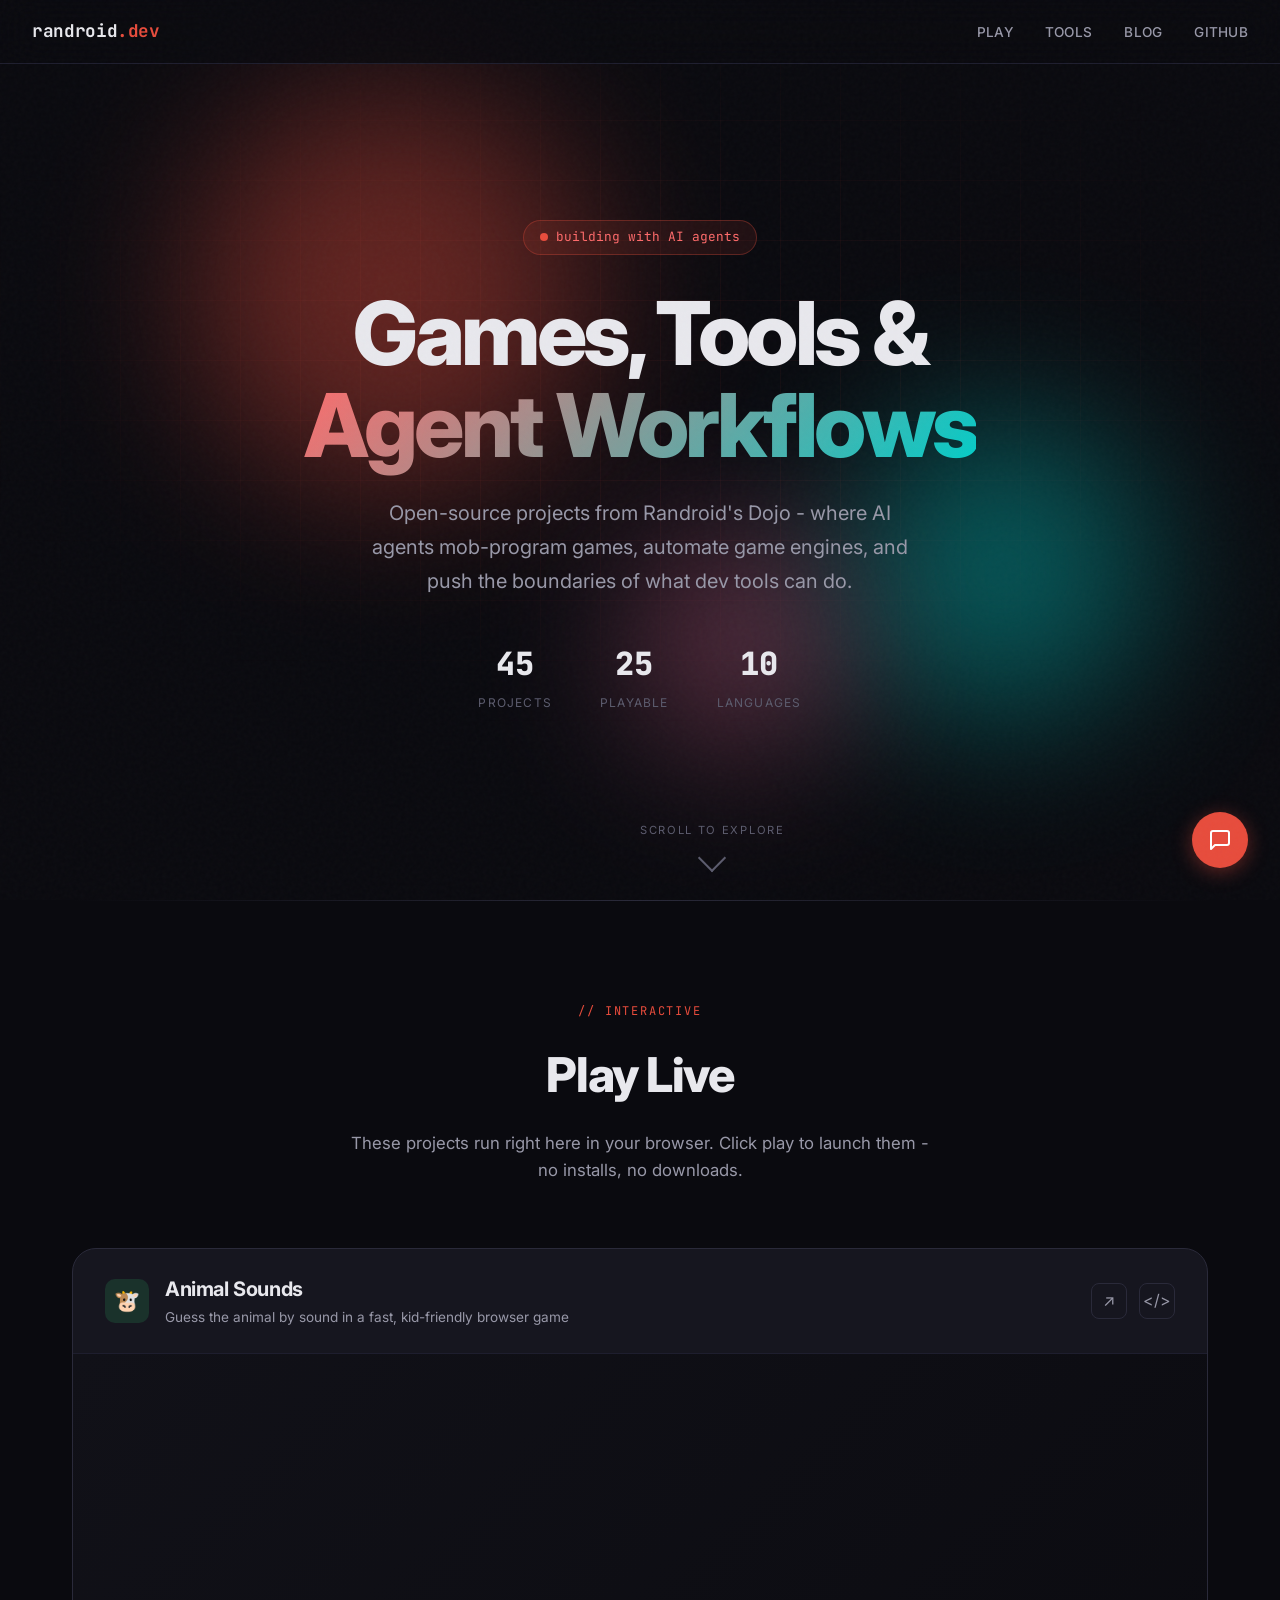
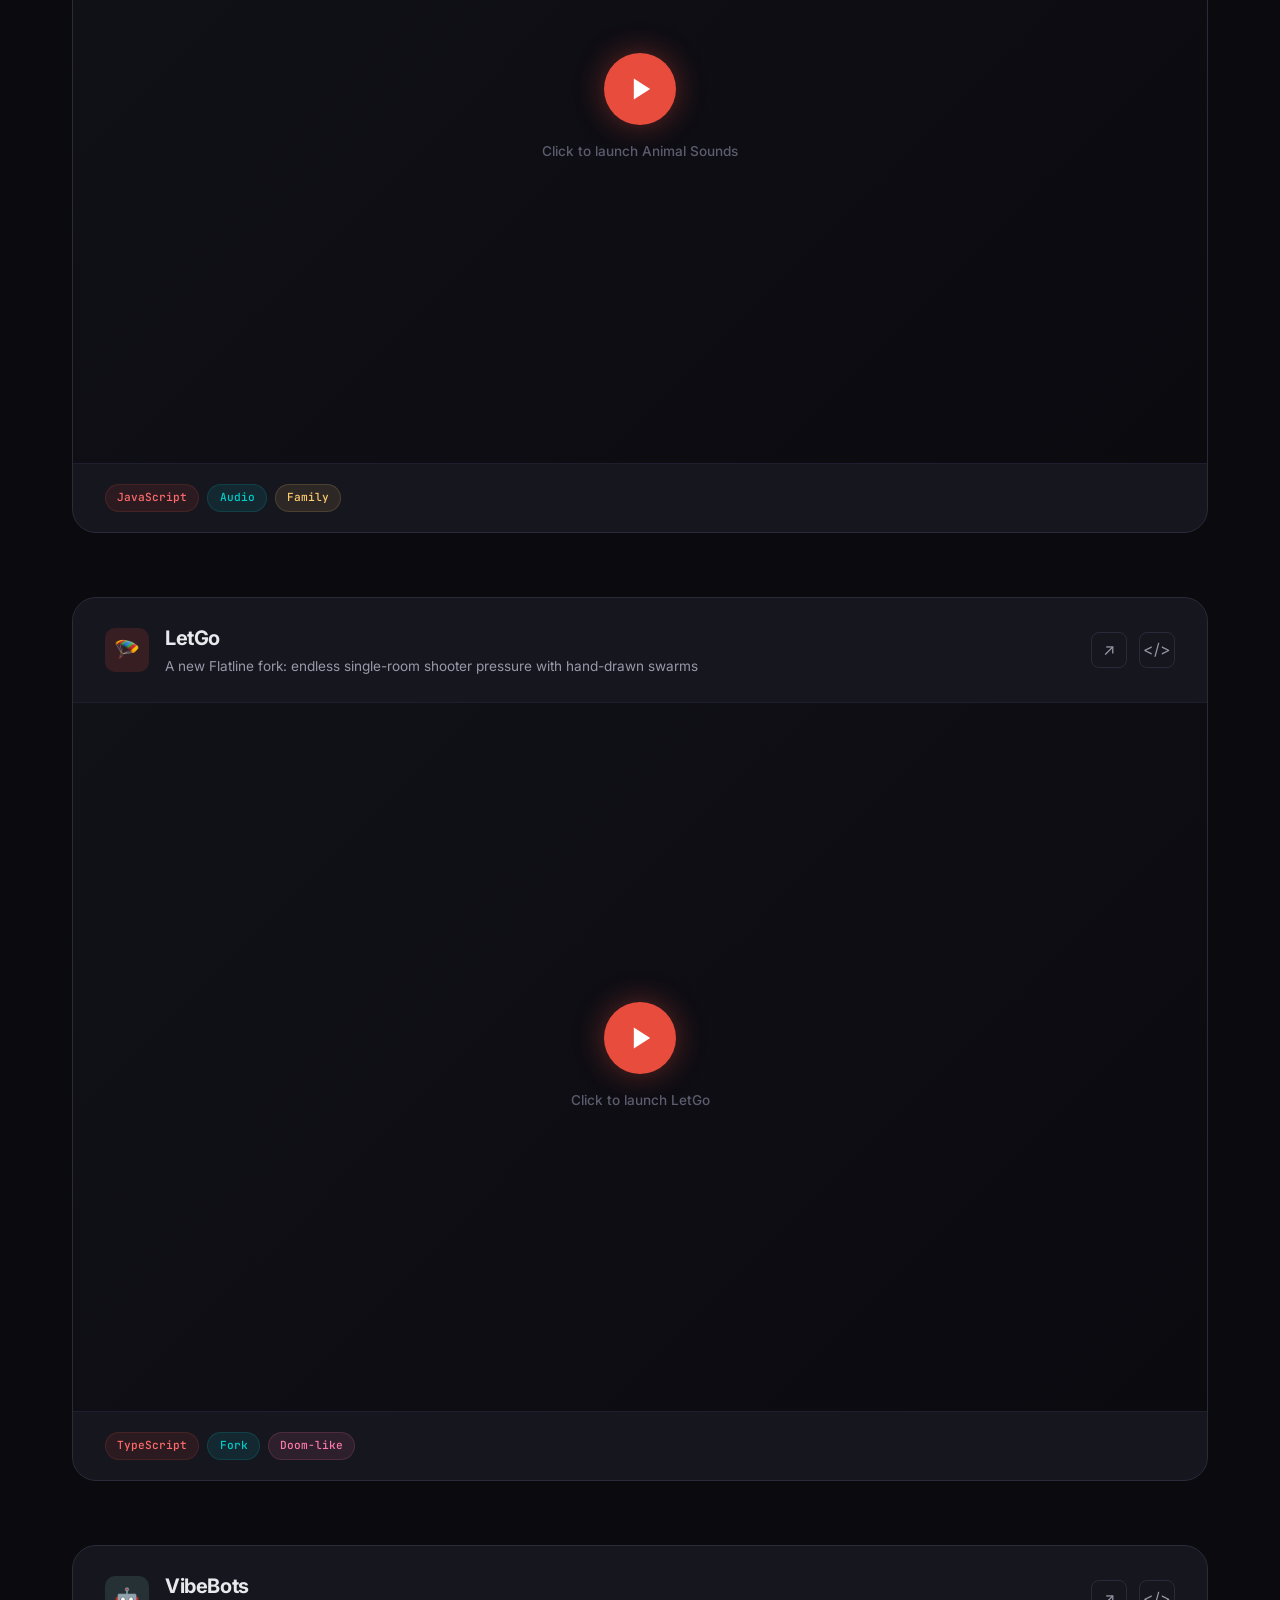
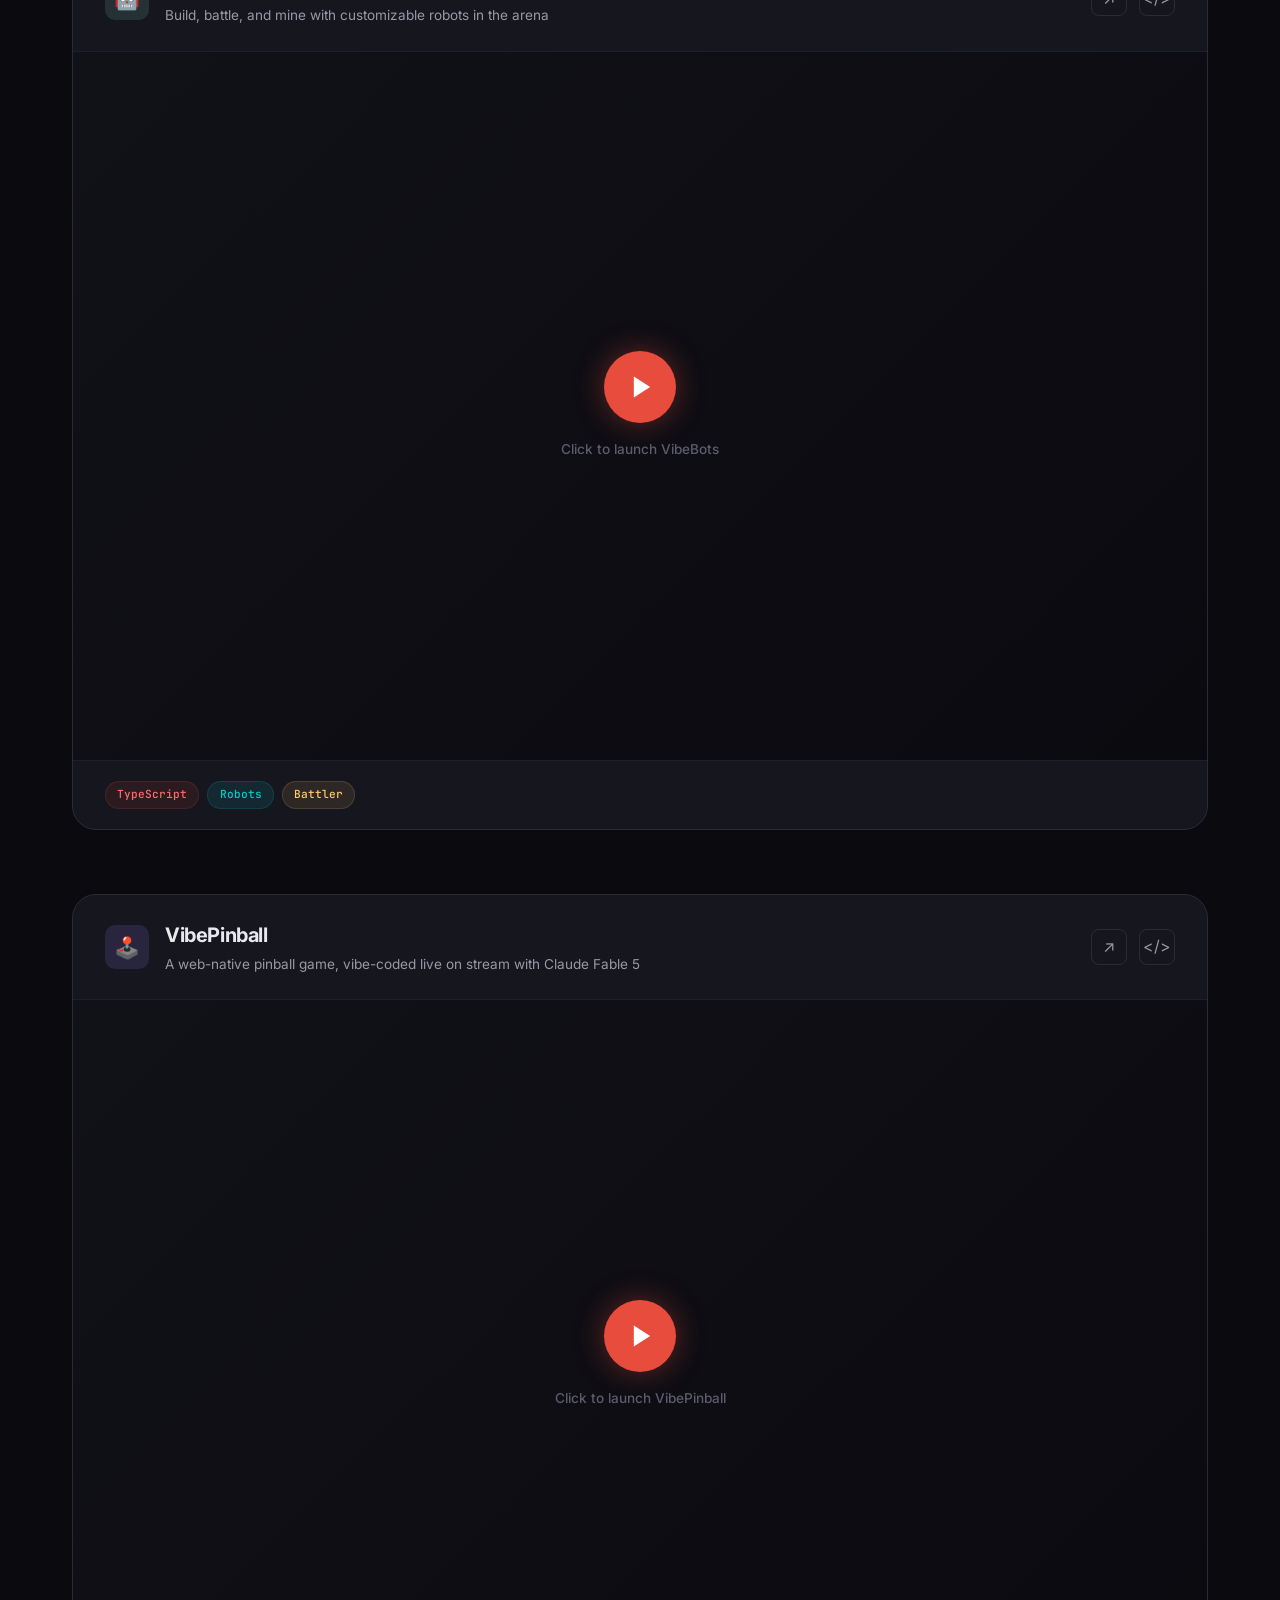
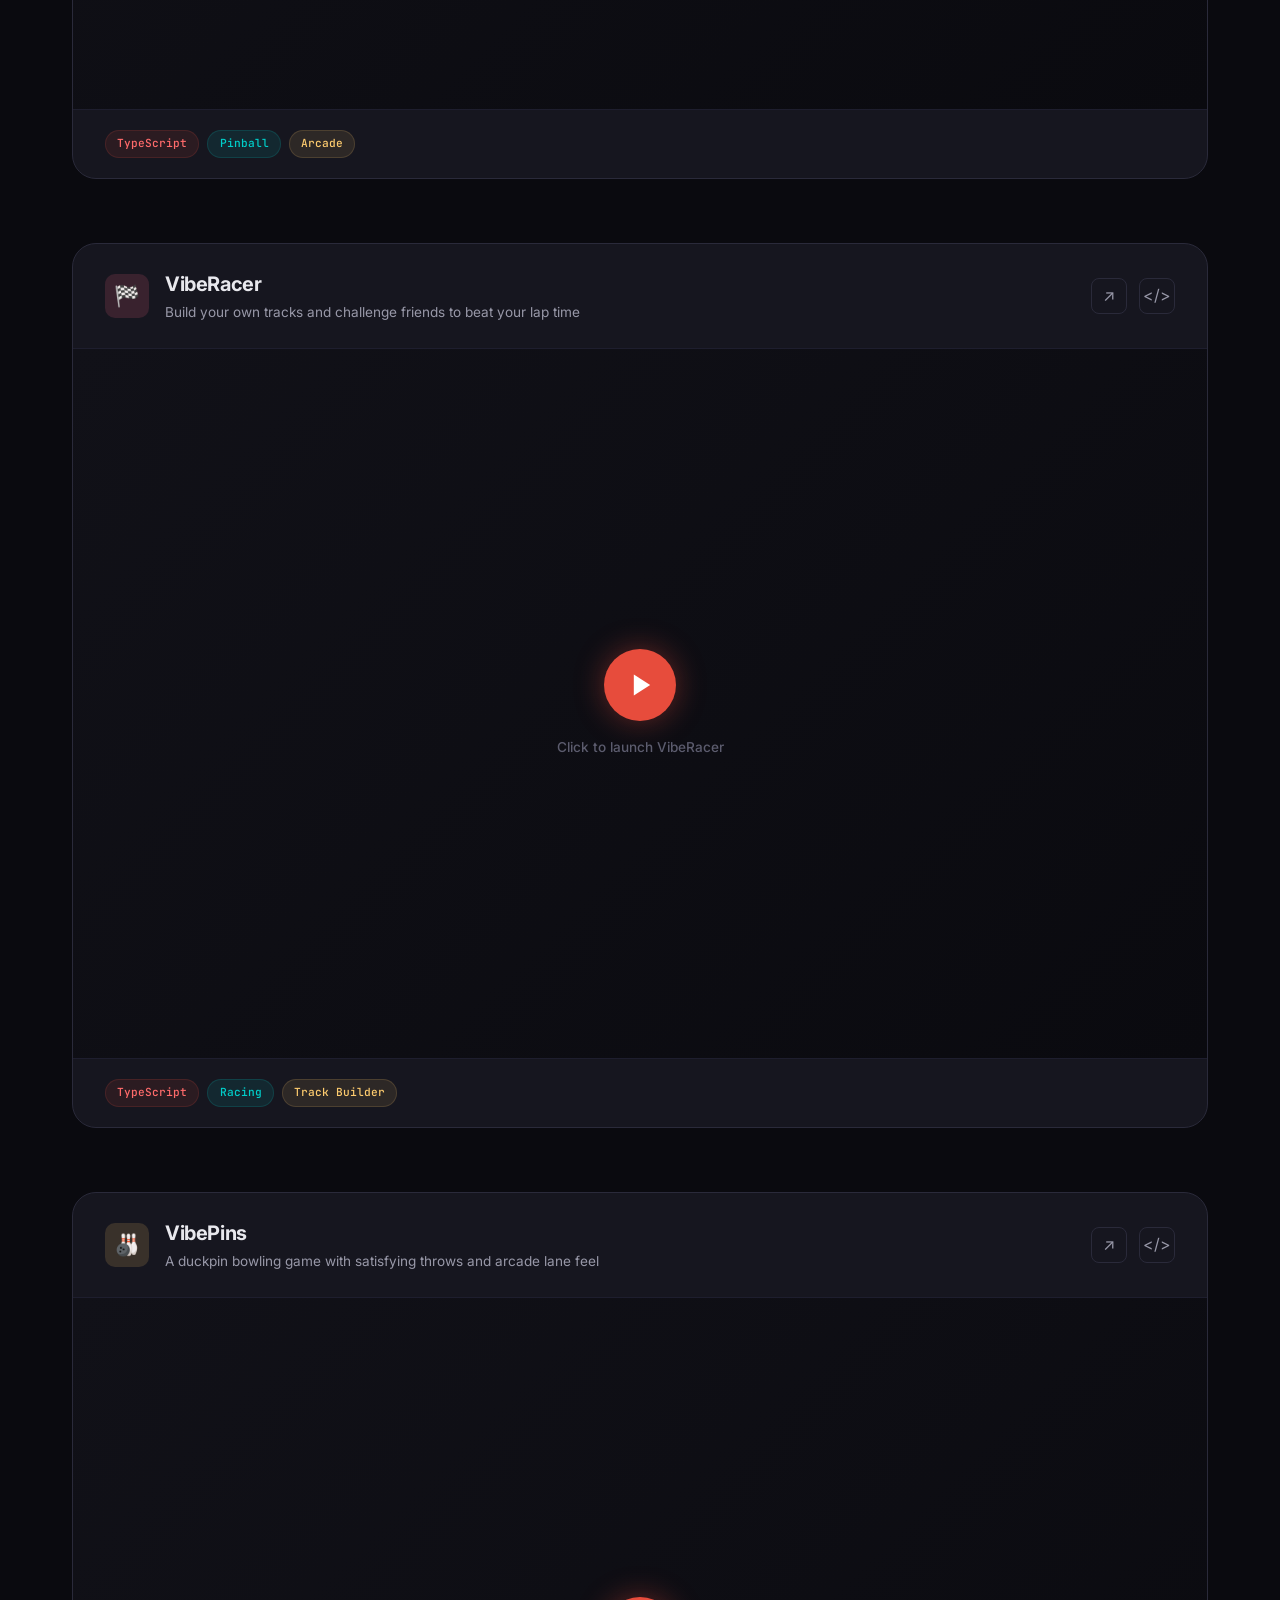
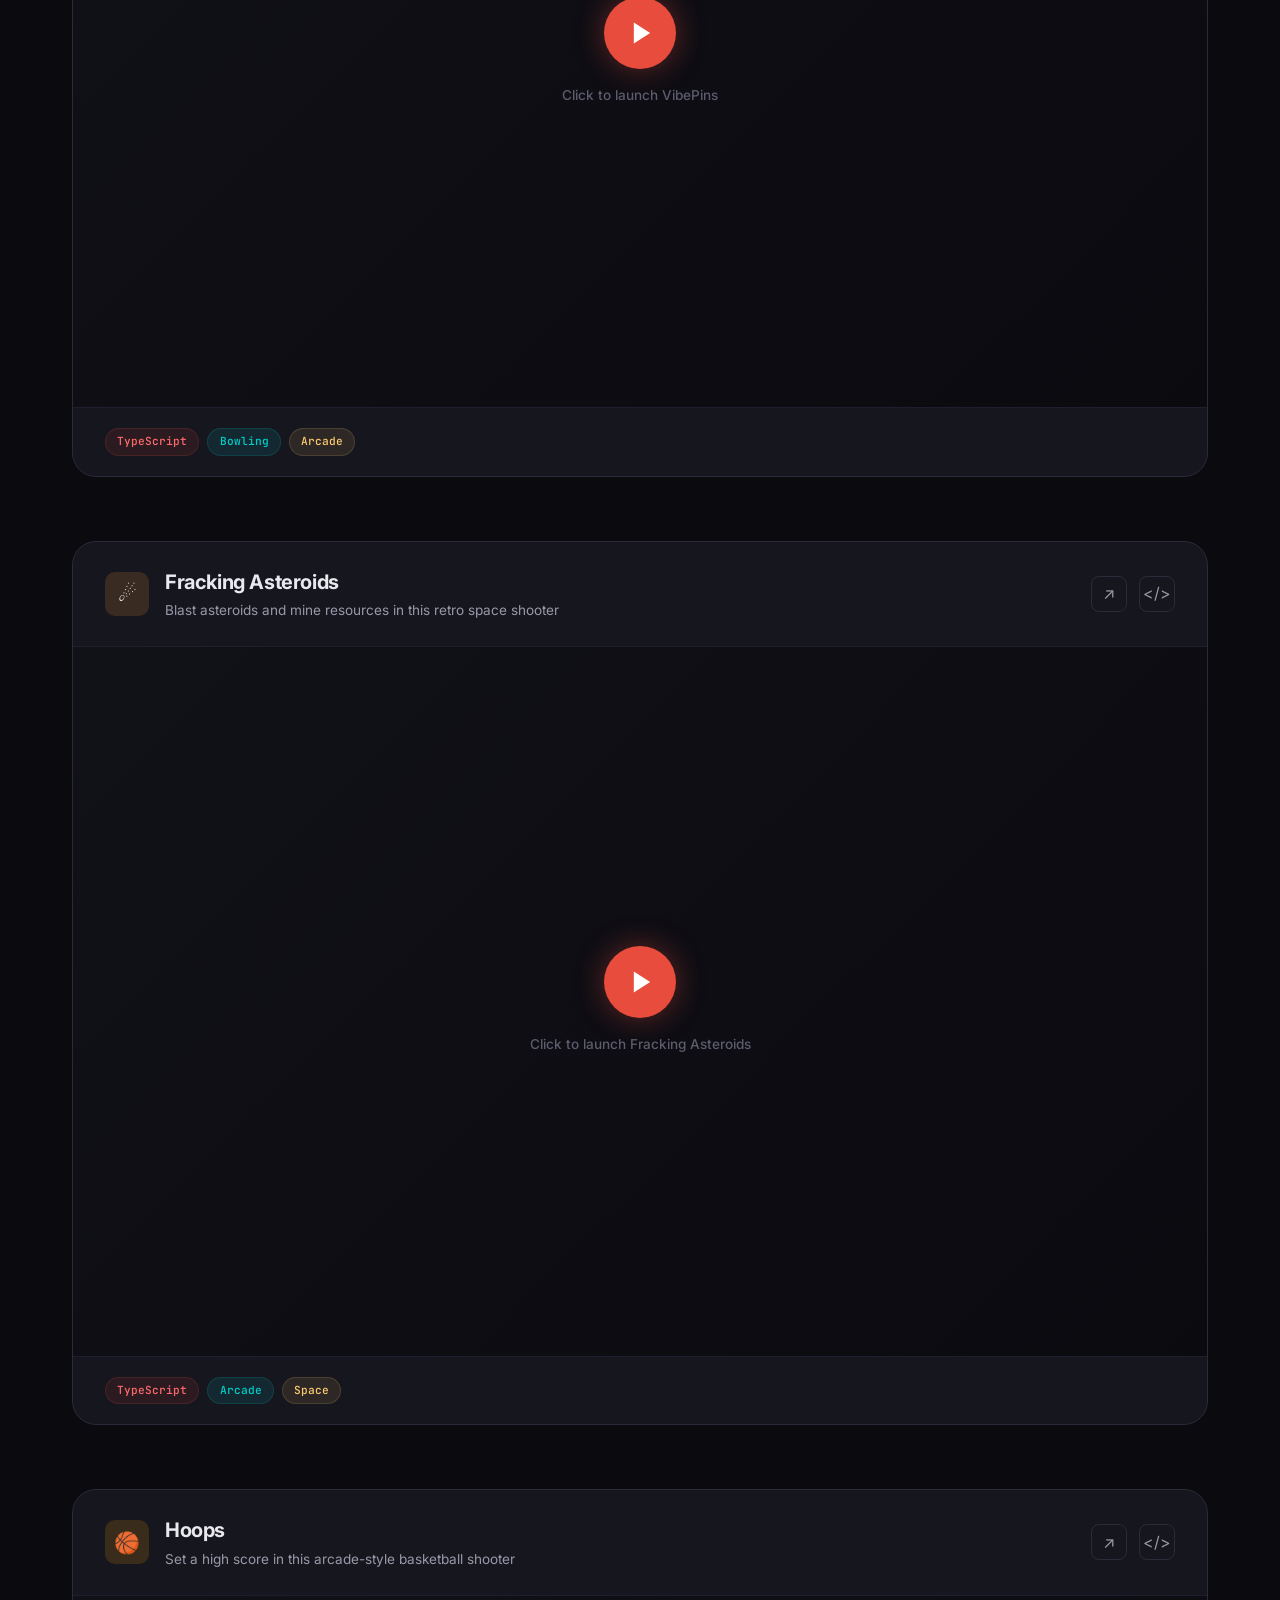
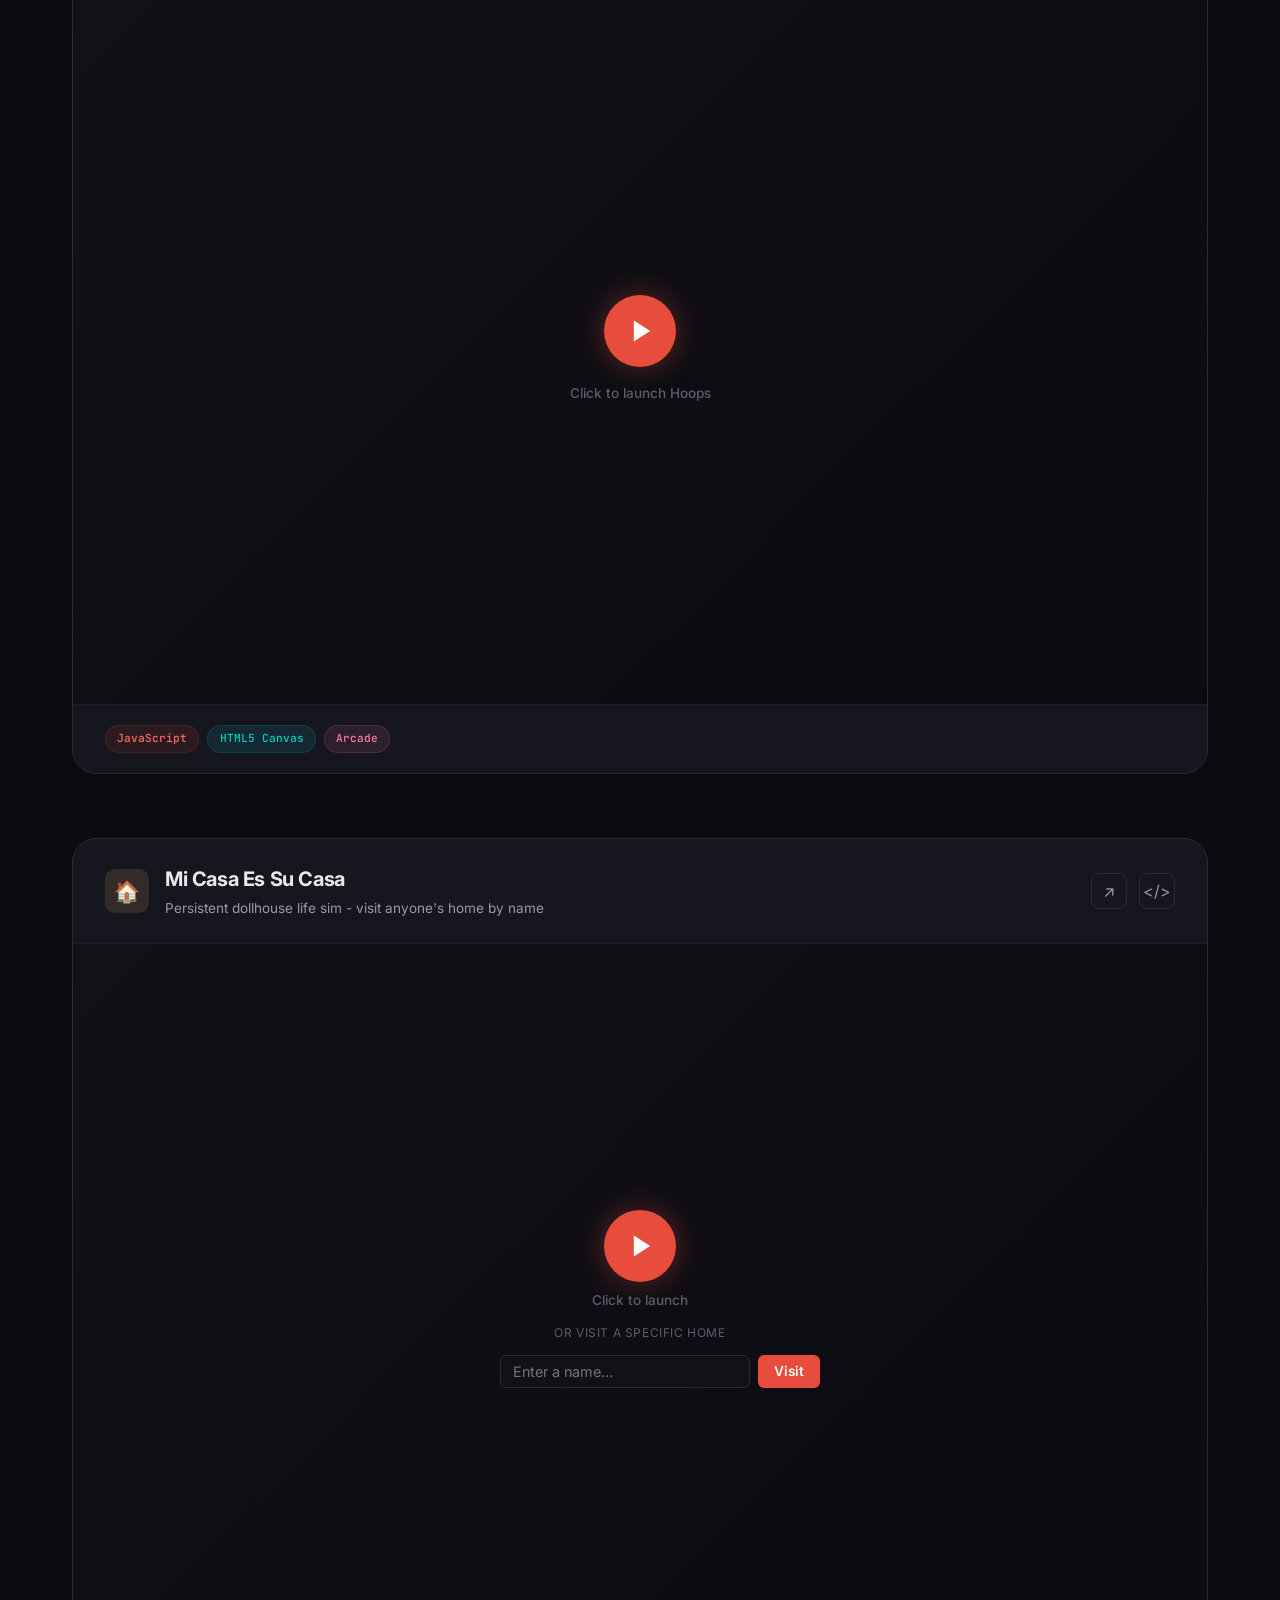
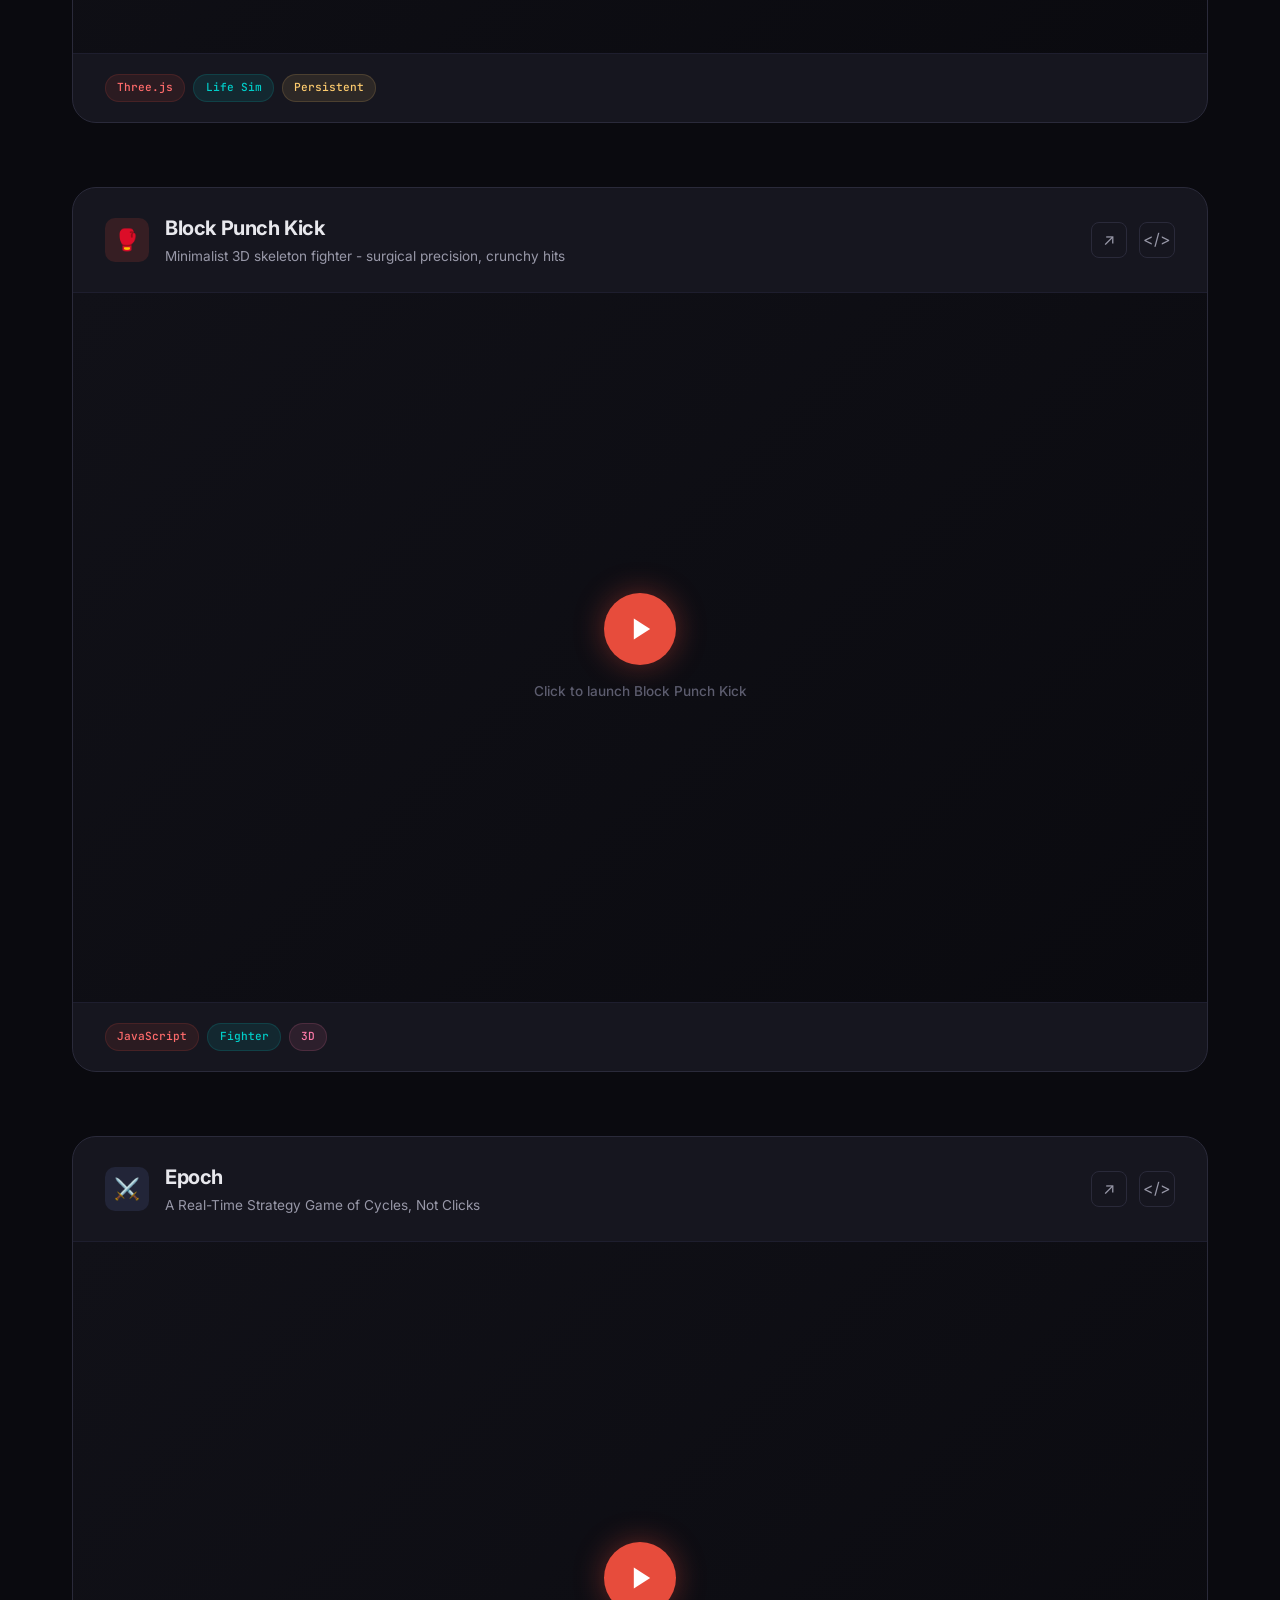
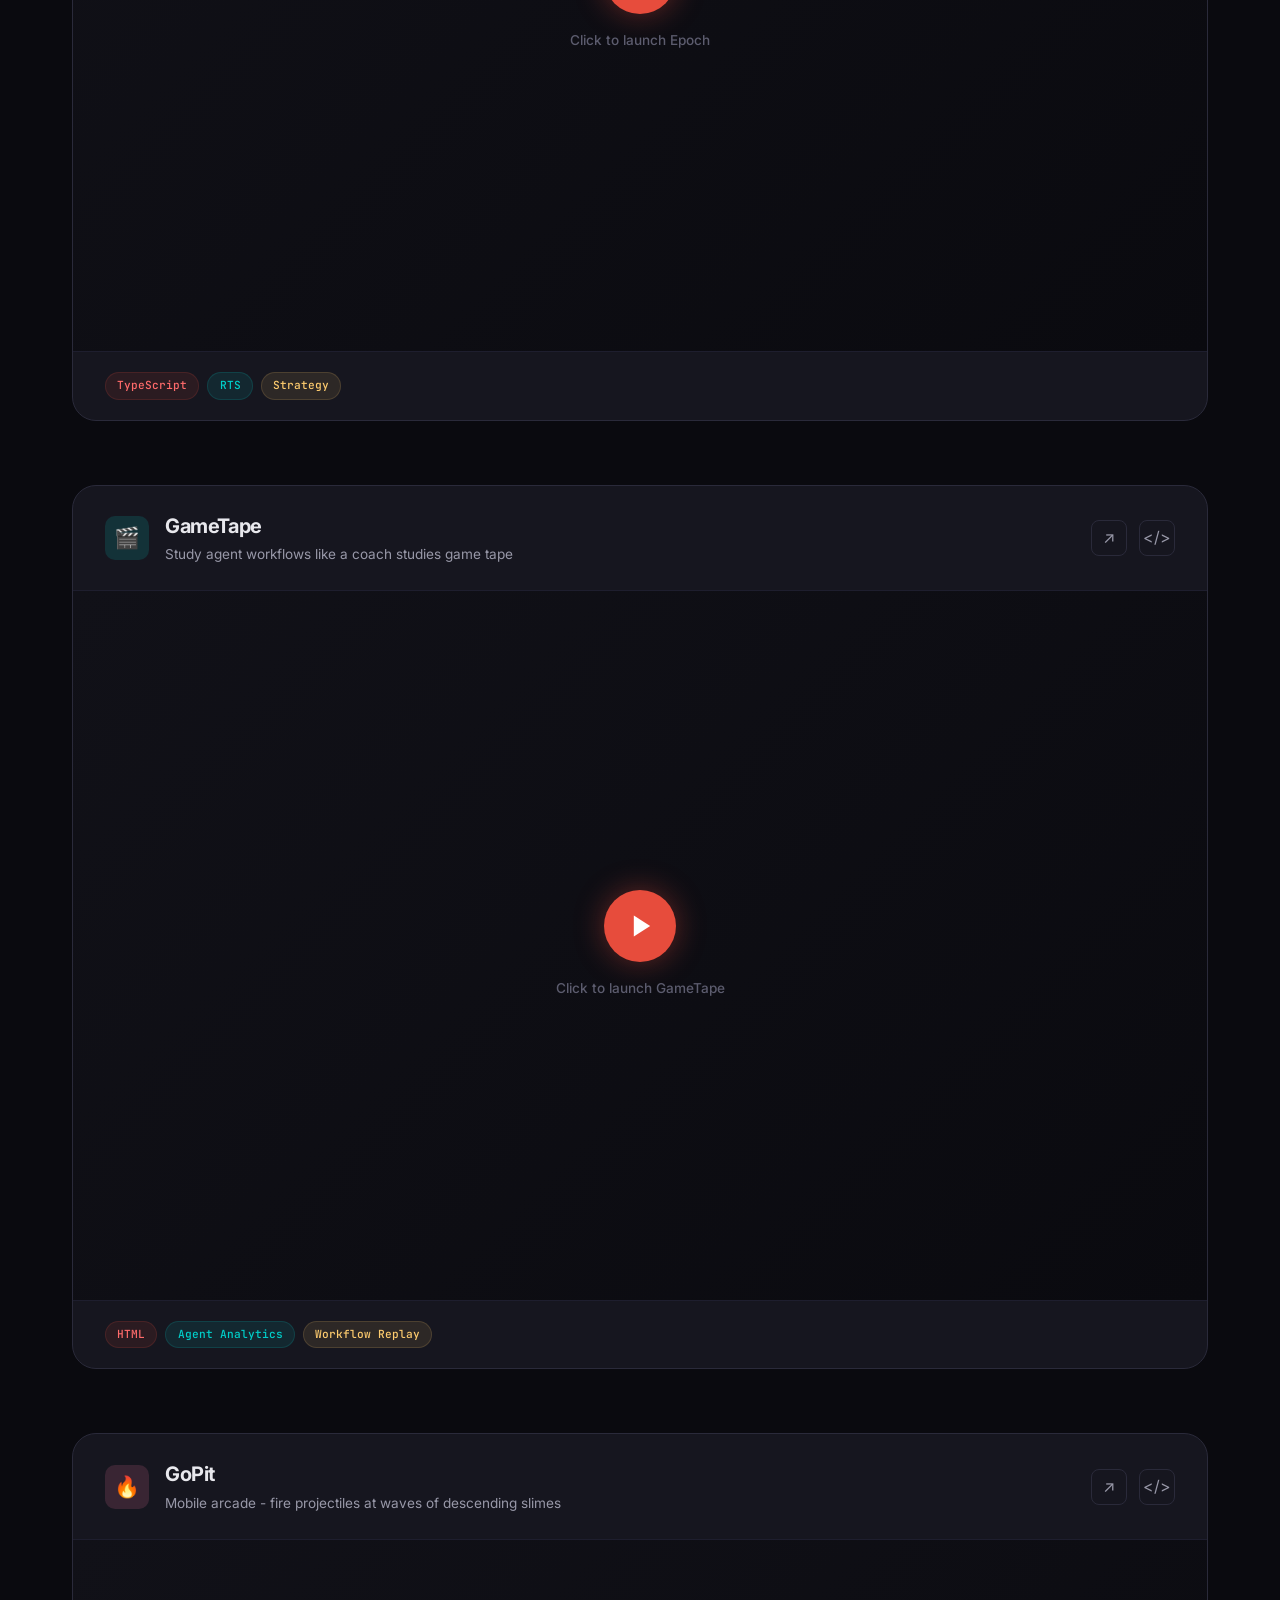
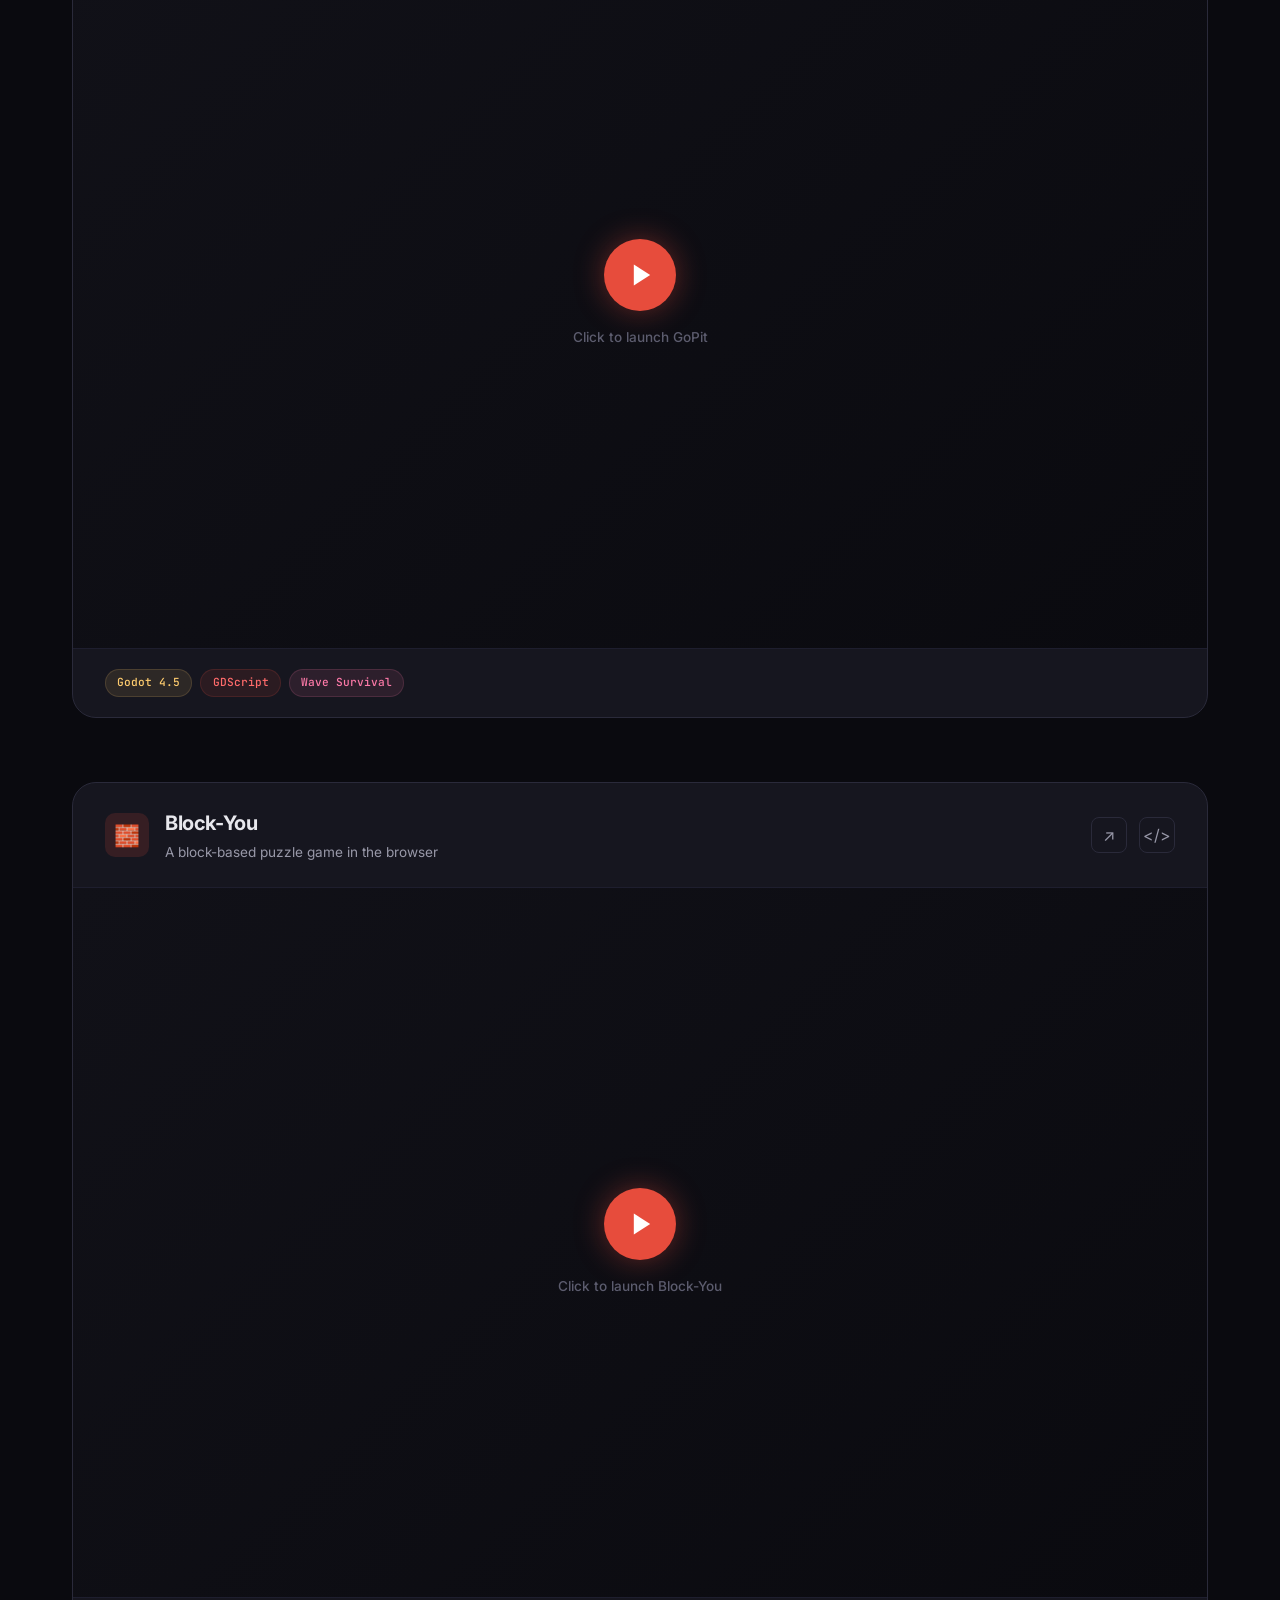
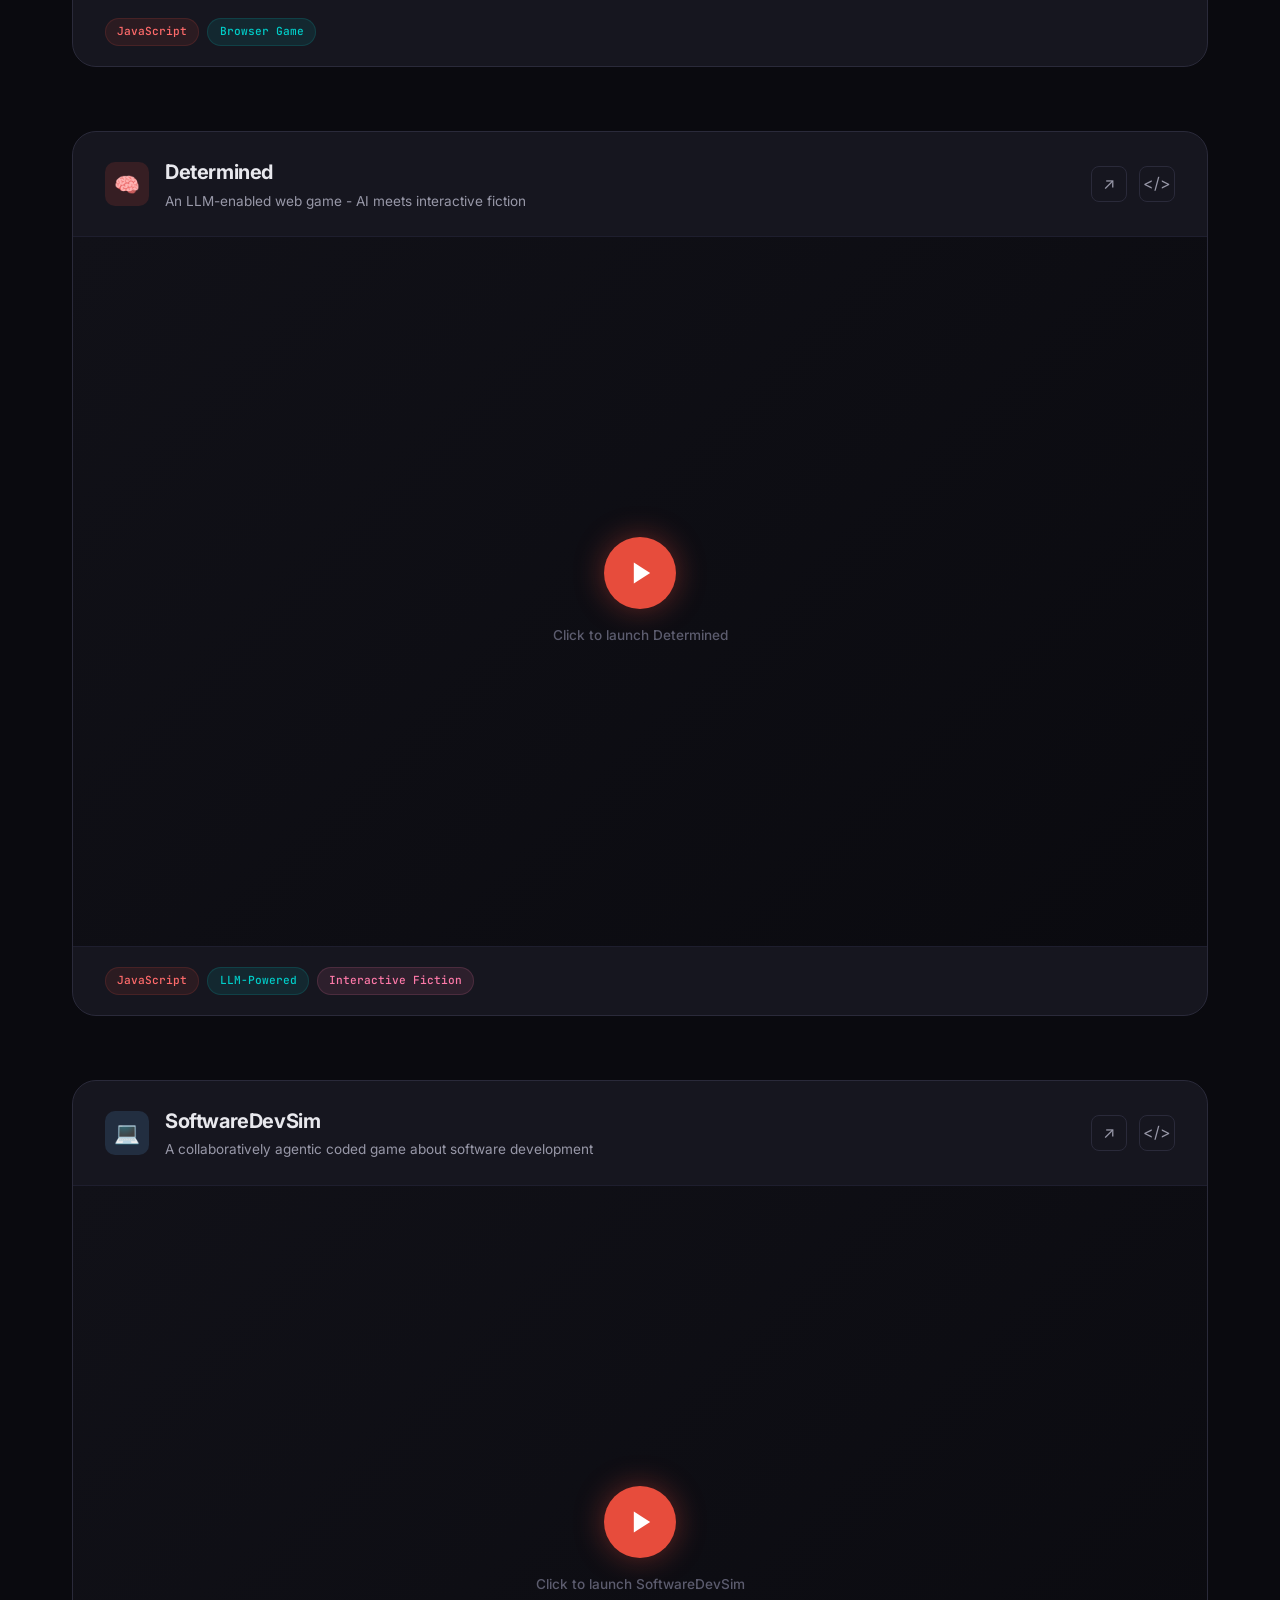
==== index.html @ 34d130a7 "Refresh homepage project inventory" ====
<!DOCTYPE html>
<html lang="en">
<head>
  <meta charset="UTF-8">
  <meta name="viewport" content="width=device-width, initial-scale=1.0">
  <title>Randroid's Dojo - Developer Portfolio</title>
  <meta name="description" content="Games, tools, and AI-powered dev workflows by Randroid's Dojo. Play games live, explore open-source tools, and see what happens when AI agents build software.">
  <link rel="preconnect" href="https://fonts.googleapis.com">
  <link rel="preconnect" href="https://fonts.gstatic.com" crossorigin>
  <link href="https://fonts.googleapis.com/css2?family=Inter:wght@400;500;600;700;800&family=JetBrains+Mono:wght@400;500;600;700&display=swap" rel="stylesheet">
  <link rel="stylesheet" href="styles.css">
  <link rel="icon" href="data:image/svg+xml,<svg xmlns='http://www.w3.org/2000/svg' viewBox='0 0 100 100'><text y='.9em' font-size='90'>🥋</text></svg>">
</head>
<body>

  <!-- ======== NAV ======== -->
  <nav class="nav" id="nav">
    <a href="#" class="nav-logo">randroid<span>.dev</span></a>
    <ul class="nav-links">
      <li><a href="#play" data-section="play">Play</a></li>
      <li><a href="#tools" data-section="tools">Tools</a></li>
      <li><a href="#blog" data-section="blog">Blog</a></li>
      <li><a href="https://github.com/Randroids-Dojo" target="_blank" rel="noopener">GitHub</a></li>
    </ul>
    <button class="nav-hamburger" id="menuToggle" aria-label="Menu">
      <span></span><span></span><span></span>
    </button>
  </nav>

  <!-- Mobile Menu -->
  <div class="mobile-menu" id="mobileMenu">
    <button class="mobile-close" id="menuClose" aria-label="Close menu">&times;</button>
    <a href="#play" class="mobile-link">Play</a>
    <a href="#tools" class="mobile-link">Tools</a>
    <a href="#blog" class="mobile-link">Blog</a>
    <a href="https://github.com/Randroids-Dojo" target="_blank" rel="noopener">GitHub</a>
  </div>

  <!-- ======== HERO ======== -->
  <section class="hero" id="hero">
    <div class="hero-grid-bg"></div>
    <div class="hero-orb hero-orb-1"></div>
    <div class="hero-orb hero-orb-2"></div>
    <div class="hero-orb hero-orb-3"></div>

    <div class="hero-content">
      <div class="hero-badge">
        <span class="pulse-dot"></span>
        building with AI agents
      </div>
      <h1>
        Games, Tools &amp;<br>
        <span class="gradient-text">Agent Workflows</span>
      </h1>
      <p class="hero-subtitle">
        Open-source projects from Randroid's Dojo - where AI agents mob-program games, automate game engines, and push the boundaries of what dev tools can do.
      </p>
      <div class="hero-stats">
        <div class="hero-stat">
          <div class="hero-stat-number" data-count="45">0</div>
          <div class="hero-stat-label">Projects</div>
        </div>
        <div class="hero-stat">
          <div class="hero-stat-number" data-count="25">0</div>
          <div class="hero-stat-label">Playable</div>
        </div>
        <div class="hero-stat">
          <div class="hero-stat-number" data-count="10">0</div>
          <div class="hero-stat-label">Languages</div>
        </div>
      </div>
    </div>

    <div class="hero-scroll-cue">
      <span>Scroll to explore</span>
      <div class="scroll-arrow"></div>
    </div>
  </section>

  <!-- ======== PLAYABLE PROJECTS ======== -->
  <div class="section-divider"><hr></div>

  <section class="section" id="play">
    <div class="section-header fade-in">
      <span class="section-label">// Interactive</span>
      <h2 class="section-title">Play Live</h2>
      <p class="section-desc">These projects run right here in your browser. Click play to launch them - no installs, no downloads.</p>
    </div>

    <div class="playable-grid">

      <!-- Animal Sounds -->
      <div class="playable-card" data-url="https://animal-sounds-beta.vercel.app">
        <div class="playable-card-header">
          <div class="playable-card-info">
            <div class="playable-card-icon" style="background: rgba(46, 204, 113, 0.15);">&#x1F42E;</div>
            <div>
              <div class="playable-card-title">Animal Sounds</div>
              <div class="playable-card-tagline">Guess the animal by sound in a fast, kid-friendly browser game</div>
            </div>
          </div>
          <div class="playable-card-actions">
            <a href="https://animal-sounds-beta.vercel.app" target="_blank" rel="noopener" class="btn-icon" title="Open in new tab">&#x2197;</a>
            <a href="https://github.com/Randroids-Dojo/Animal-Sounds" target="_blank" rel="noopener" class="btn-icon" title="Source code">&lt;/&gt;</a>
          </div>
        </div>
        <div class="playable-card-embed">
          <div class="embed-placeholder" onclick="loadEmbed(this)">
            <div class="play-btn"><svg viewBox="0 0 24 24"><polygon points="5,3 19,12 5,21"/></svg></div>
            <span class="embed-label">Click to launch Animal Sounds</span>
          </div>
        </div>
        <div class="playable-card-footer">
          <span class="tech-tag">JavaScript</span>
          <span class="tech-tag teal">Audio</span>
          <span class="tech-tag gold">Family</span>
        </div>
      </div>

      <!-- LetGo -->
      <div class="playable-card" data-url="https://let-go-kappa.vercel.app">
        <div class="playable-card-header">
          <div class="playable-card-info">
            <div class="playable-card-icon" style="background: rgba(231, 76, 60, 0.15);">&#x1FA82;</div>
            <div>
              <div class="playable-card-title">LetGo</div>
              <div class="playable-card-tagline">A new Flatline fork: endless single-room shooter pressure with hand-drawn swarms</div>
            </div>
          </div>
          <div class="playable-card-actions">
            <a href="https://let-go-kappa.vercel.app" target="_blank" rel="noopener" class="btn-icon" title="Open in new tab">&#x2197;</a>
            <a href="https://github.com/Randroids-Dojo/LetGo" target="_blank" rel="noopener" class="btn-icon" title="Source code">&lt;/&gt;</a>
          </div>
        </div>
        <div class="playable-card-embed">
          <div class="embed-placeholder" onclick="loadEmbed(this)">
            <div class="play-btn"><svg viewBox="0 0 24 24"><polygon points="5,3 19,12 5,21"/></svg></div>
            <span class="embed-label">Click to launch LetGo</span>
          </div>
        </div>
        <div class="playable-card-footer">
          <span class="tech-tag">TypeScript</span>
          <span class="tech-tag teal">Fork</span>
          <span class="tech-tag pink">Doom-like</span>
        </div>
      </div>

      <!-- VibeBots -->
      <div class="playable-card" data-url="https://vibebots.randroid.dev">
        <div class="playable-card-header">
          <div class="playable-card-info">
            <div class="playable-card-icon" style="background: rgba(120, 200, 180, 0.15);">&#x1F916;</div>
            <div>
              <div class="playable-card-title">VibeBots</div>
              <div class="playable-card-tagline">Build, battle, and mine with customizable robots in the arena</div>
            </div>
          </div>
          <div class="playable-card-actions">
            <a href="https://vibebots.randroid.dev" target="_blank" rel="noopener" class="btn-icon" title="Open in new tab">&#x2197;</a>
            <a href="https://github.com/Randroids-Dojo/VibeBots" target="_blank" rel="noopener" class="btn-icon" title="Source code">&lt;/&gt;</a>
          </div>
        </div>
        <div class="playable-card-embed">
          <div class="embed-placeholder" onclick="loadEmbed(this)">
            <div class="play-btn"><svg viewBox="0 0 24 24"><polygon points="5,3 19,12 5,21"/></svg></div>
            <span class="embed-label">Click to launch VibeBots</span>
          </div>
        </div>
        <div class="playable-card-footer">
          <span class="tech-tag">TypeScript</span>
          <span class="tech-tag teal">Robots</span>
          <span class="tech-tag gold">Battler</span>
        </div>
      </div>

      <!-- VibePinball -->
      <div class="playable-card" data-url="https://vibe-pinball.vercel.app">
        <div class="playable-card-header">
          <div class="playable-card-info">
            <div class="playable-card-icon" style="background: rgba(155, 120, 240, 0.15);">&#x1F579;&#xFE0F;</div>
            <div>
              <div class="playable-card-title">VibePinball</div>
              <div class="playable-card-tagline">A web-native pinball game, vibe-coded live on stream with Claude Fable 5</div>
            </div>
          </div>
          <div class="playable-card-actions">
            <a href="https://vibe-pinball.vercel.app" target="_blank" rel="noopener" class="btn-icon" title="Open in new tab">&#x2197;</a>
            <a href="https://github.com/Randroids-Dojo/VibePinball" target="_blank" rel="noopener" class="btn-icon" title="Source code">&lt;/&gt;</a>
          </div>
        </div>
        <div class="playable-card-embed">
          <div class="embed-placeholder" onclick="loadEmbed(this)">
            <div class="play-btn"><svg viewBox="0 0 24 24"><polygon points="5,3 19,12 5,21"/></svg></div>
            <span class="embed-label">Click to launch VibePinball</span>
          </div>
        </div>
        <div class="playable-card-footer">
          <span class="tech-tag">TypeScript</span>
          <span class="tech-tag teal">Pinball</span>
          <span class="tech-tag gold">Arcade</span>
        </div>
      </div>

      <!-- VibeRacer -->
      <div class="playable-card" data-url="https://vibe-racer-three.vercel.app">
        <div class="playable-card-header">
          <div class="playable-card-info">
            <div class="playable-card-icon" style="background: rgba(255, 99, 132, 0.15);">&#x1F3C1;</div>
            <div>
              <div class="playable-card-title">VibeRacer</div>
              <div class="playable-card-tagline">Build your own tracks and challenge friends to beat your lap time</div>
            </div>
          </div>
          <div class="playable-card-actions">
            <a href="https://vibe-racer-three.vercel.app" target="_blank" rel="noopener" class="btn-icon" title="Open in new tab">&#x2197;</a>
            <a href="https://github.com/Randroids-Dojo/VibeRacer" target="_blank" rel="noopener" class="btn-icon" title="Source code">&lt;/&gt;</a>
          </div>
        </div>
        <div class="playable-card-embed">
          <div class="embed-placeholder" onclick="loadEmbed(this)">
            <div class="play-btn"><svg viewBox="0 0 24 24"><polygon points="5,3 19,12 5,21"/></svg></div>
            <span class="embed-label">Click to launch VibeRacer</span>
          </div>
        </div>
        <div class="playable-card-footer">
          <span class="tech-tag">TypeScript</span>
          <span class="tech-tag teal">Racing</span>
          <span class="tech-tag gold">Track Builder</span>
        </div>
      </div>

      <!-- VibePins -->
      <div class="playable-card" data-url="https://vibe-pins.vercel.app">
        <div class="playable-card-header">
          <div class="playable-card-info">
            <div class="playable-card-icon" style="background: rgba(253, 203, 110, 0.15);">&#x1F3B3;</div>
            <div>
              <div class="playable-card-title">VibePins</div>
              <div class="playable-card-tagline">A duckpin bowling game with satisfying throws and arcade lane feel</div>
            </div>
          </div>
          <div class="playable-card-actions">
            <a href="https://vibe-pins.vercel.app" target="_blank" rel="noopener" class="btn-icon" title="Open in new tab">&#x2197;</a>
            <a href="https://github.com/Randroids-Dojo/VibePins" target="_blank" rel="noopener" class="btn-icon" title="Source code">&lt;/&gt;</a>
          </div>
        </div>
        <div class="playable-card-embed">
          <div class="embed-placeholder" onclick="loadEmbed(this)">
            <div class="play-btn"><svg viewBox="0 0 24 24"><polygon points="5,3 19,12 5,21"/></svg></div>
            <span class="embed-label">Click to launch VibePins</span>
          </div>
        </div>
        <div class="playable-card-footer">
          <span class="tech-tag">TypeScript</span>
          <span class="tech-tag teal">Bowling</span>
          <span class="tech-tag gold">Arcade</span>
        </div>
      </div>

      <!-- FrackingAsteroids -->
      <div class="playable-card" data-url="https://fracking-asteroids.vercel.app">
        <div class="playable-card-header">
          <div class="playable-card-info">
            <div class="playable-card-icon" style="background: rgba(255, 160, 50, 0.15);">&#x2604;</div>
            <div>
              <div class="playable-card-title">Fracking Asteroids</div>
              <div class="playable-card-tagline">Blast asteroids and mine resources in this retro space shooter</div>
            </div>
          </div>
          <div class="playable-card-actions">
            <a href="https://fracking-asteroids.vercel.app" target="_blank" rel="noopener" class="btn-icon" title="Open in new tab">&#x2197;</a>
            <a href="https://github.com/Randroids-Dojo/FrackingAsteroids" target="_blank" rel="noopener" class="btn-icon" title="Source code">&lt;/&gt;</a>
          </div>
        </div>
        <div class="playable-card-embed">
          <div class="embed-placeholder" onclick="loadEmbed(this)">
            <div class="play-btn"><svg viewBox="0 0 24 24"><polygon points="5,3 19,12 5,21"/></svg></div>
            <span class="embed-label">Click to launch Fracking Asteroids</span>
          </div>
        </div>
        <div class="playable-card-footer">
          <span class="tech-tag">TypeScript</span>
          <span class="tech-tag teal">Arcade</span>
          <span class="tech-tag gold">Space</span>
        </div>
      </div>

      <!-- Hoops -->
      <div class="playable-card" data-url="https://hoops-kappa.vercel.app">
        <div class="playable-card-header">
          <div class="playable-card-info">
            <div class="playable-card-icon" style="background: rgba(255, 165, 0, 0.15);">&#x1F3C0;</div>
            <div>
              <div class="playable-card-title">Hoops</div>
              <div class="playable-card-tagline">Set a high score in this arcade-style basketball shooter</div>
            </div>
          </div>
          <div class="playable-card-actions">
            <a href="https://hoops-kappa.vercel.app" target="_blank" rel="noopener" class="btn-icon" title="Open in new tab">&#x2197;</a>
            <a href="https://github.com/Randroids-Dojo/Hoops" target="_blank" rel="noopener" class="btn-icon" title="Source code">&lt;/&gt;</a>
          </div>
        </div>
        <div class="playable-card-embed">
          <div class="embed-placeholder" onclick="loadEmbed(this)">
            <div class="play-btn"><svg viewBox="0 0 24 24"><polygon points="5,3 19,12 5,21"/></svg></div>
            <span class="embed-label">Click to launch Hoops</span>
          </div>
        </div>
        <div class="playable-card-footer">
          <span class="tech-tag">JavaScript</span>
          <span class="tech-tag teal">HTML5 Canvas</span>
          <span class="tech-tag pink">Arcade</span>
        </div>
      </div>

      <!-- Mi Casa Es Su Casa -->
      <div class="playable-card" data-url="https://mi-casa-es-su-casa.vercel.app">
        <div class="playable-card-header">
          <div class="playable-card-info">
            <div class="playable-card-icon" style="background: rgba(210, 160, 90, 0.15);">&#x1F3E0;</div>
            <div>
              <div class="playable-card-title">Mi Casa Es Su Casa</div>
              <div class="playable-card-tagline">Persistent dollhouse life sim - visit anyone's home by name</div>
            </div>
          </div>
          <div class="playable-card-actions">
            <a href="https://mi-casa-es-su-casa.vercel.app" target="_blank" rel="noopener" class="btn-icon" title="Open in new tab">&#x2197;</a>
            <a href="https://github.com/Randroids-Dojo/mi-casa-es-su-casa" target="_blank" rel="noopener" class="btn-icon" title="Source code">&lt;/&gt;</a>
          </div>
        </div>
        <div class="playable-card-embed">
          <div class="embed-placeholder mcesc-placeholder">
            <div class="mcesc-prompt">
              <div class="mcesc-play" onclick="loadEmbed(this.closest('.embed-placeholder'))">
                <div class="play-btn"><svg viewBox="0 0 24 24"><polygon points="5,3 19,12 5,21"/></svg></div>
                <span class="embed-label">Click to launch</span>
              </div>
              <div class="mcesc-divider">or visit a specific home</div>
              <form class="mcesc-form" onsubmit="loadMiCasa(event, this)">
                <input class="mcesc-input" type="text" placeholder="Enter a name…" maxlength="20" autocomplete="off" spellcheck="false" />
                <button class="mcesc-btn" type="submit">Visit</button>
              </form>
            </div>
          </div>
        </div>
        <div class="playable-card-footer">
          <span class="tech-tag">Three.js</span>
          <span class="tech-tag teal">Life Sim</span>
          <span class="tech-tag gold">Persistent</span>
        </div>
      </div>

      <!-- BlockPunchKick -->
      <div class="playable-card" data-url="https://block-punch-kick.vercel.app">
        <div class="playable-card-header">
          <div class="playable-card-info">
            <div class="playable-card-icon" style="background: rgba(231, 76, 60, 0.15);">&#x1F94A;</div>
            <div>
              <div class="playable-card-title">Block Punch Kick</div>
              <div class="playable-card-tagline">Minimalist 3D skeleton fighter - surgical precision, crunchy hits</div>
            </div>
          </div>
          <div class="playable-card-actions">
            <a href="https://block-punch-kick.vercel.app" target="_blank" rel="noopener" class="btn-icon" title="Open in new tab">&#x2197;</a>
            <a href="https://github.com/Randroids-Dojo/BlockPunchKick" target="_blank" rel="noopener" class="btn-icon" title="Source code">&lt;/&gt;</a>
          </div>
        </div>
        <div class="playable-card-embed">
          <div class="embed-placeholder" onclick="loadEmbed(this)">
            <div class="play-btn"><svg viewBox="0 0 24 24"><polygon points="5,3 19,12 5,21"/></svg></div>
            <span class="embed-label">Click to launch Block Punch Kick</span>
          </div>
        </div>
        <div class="playable-card-footer">
          <span class="tech-tag">JavaScript</span>
          <span class="tech-tag teal">Fighter</span>
          <span class="tech-tag pink">3D</span>
        </div>
      </div>

      <!-- Epoch -->
      <div class="playable-card" data-url="https://epoch-theta.vercel.app">
        <div class="playable-card-header">
          <div class="playable-card-info">
            <div class="playable-card-icon" style="background: rgba(100, 120, 200, 0.15);">&#x2694;&#xFE0F;</div>
            <div>
              <div class="playable-card-title">Epoch</div>
              <div class="playable-card-tagline">A Real-Time Strategy Game of Cycles, Not Clicks</div>
            </div>
          </div>
          <div class="playable-card-actions">
            <a href="https://epoch-theta.vercel.app" target="_blank" rel="noopener" class="btn-icon" title="Open in new tab">&#x2197;</a>
            <a href="https://github.com/Randroids-Dojo/epoch" target="_blank" rel="noopener" class="btn-icon" title="Source code">&lt;/&gt;</a>
          </div>
        </div>
        <div class="playable-card-embed">
          <div class="embed-placeholder" onclick="loadEmbed(this)">
            <div class="play-btn"><svg viewBox="0 0 24 24"><polygon points="5,3 19,12 5,21"/></svg></div>
            <span class="embed-label">Click to launch Epoch</span>
          </div>
        </div>
        <div class="playable-card-footer">
          <span class="tech-tag">TypeScript</span>
          <span class="tech-tag teal">RTS</span>
          <span class="tech-tag gold">Strategy</span>
        </div>
      </div>

      <!-- GameTape -->
      <div class="playable-card" data-url="https://game-tape.vercel.app">
        <div class="playable-card-header">
          <div class="playable-card-info">
            <div class="playable-card-icon" style="background: rgba(0, 206, 201, 0.15);">&#x1F3AC;</div>
            <div>
              <div class="playable-card-title">GameTape</div>
              <div class="playable-card-tagline">Study agent workflows like a coach studies game tape</div>
            </div>
          </div>
          <div class="playable-card-actions">
            <a href="https://game-tape.vercel.app" target="_blank" rel="noopener" class="btn-icon" title="Open in new tab">&#x2197;</a>
            <a href="https://github.com/Randroids-Dojo/GameTape" target="_blank" rel="noopener" class="btn-icon" title="Source code">&lt;/&gt;</a>
          </div>
        </div>
        <div class="playable-card-embed">
          <div class="embed-placeholder" onclick="loadEmbed(this)">
            <div class="play-btn"><svg viewBox="0 0 24 24"><polygon points="5,3 19,12 5,21"/></svg></div>
            <span class="embed-label">Click to launch GameTape</span>
          </div>
        </div>
        <div class="playable-card-footer">
          <span class="tech-tag">HTML</span>
          <span class="tech-tag teal">Agent Analytics</span>
          <span class="tech-tag gold">Workflow Replay</span>
        </div>
      </div>

      <!-- GoPit -->
      <div class="playable-card" data-url="https://go-pit.vercel.app">
        <div class="playable-card-header">
          <div class="playable-card-info">
            <div class="playable-card-icon" style="background: rgba(253, 121, 168, 0.15);">&#x1F525;</div>
            <div>
              <div class="playable-card-title">GoPit</div>
              <div class="playable-card-tagline">Mobile arcade - fire projectiles at waves of descending slimes</div>
            </div>
          </div>
          <div class="playable-card-actions">
            <a href="https://go-pit.vercel.app" target="_blank" rel="noopener" class="btn-icon" title="Open in new tab">&#x2197;</a>
            <a href="https://github.com/Randroids-Dojo/GoPit" target="_blank" rel="noopener" class="btn-icon" title="Source code">&lt;/&gt;</a>
          </div>
        </div>
        <div class="playable-card-embed">
          <div class="embed-placeholder" onclick="loadEmbed(this)">
            <div class="play-btn"><svg viewBox="0 0 24 24"><polygon points="5,3 19,12 5,21"/></svg></div>
            <span class="embed-label">Click to launch GoPit</span>
          </div>
        </div>
        <div class="playable-card-footer">
          <span class="tech-tag gold">Godot 4.5</span>
          <span class="tech-tag">GDScript</span>
          <span class="tech-tag pink">Wave Survival</span>
        </div>
      </div>

      <!-- Block-You -->
      <div class="playable-card" data-url="https://block-you.vercel.app">
        <div class="playable-card-header">
          <div class="playable-card-info">
            <div class="playable-card-icon" style="background: rgba(231, 76, 60, 0.15);">&#x1F9F1;</div>
            <div>
              <div class="playable-card-title">Block-You</div>
              <div class="playable-card-tagline">A block-based puzzle game in the browser</div>
            </div>
          </div>
          <div class="playable-card-actions">
            <a href="https://block-you.vercel.app" target="_blank" rel="noopener" class="btn-icon" title="Open in new tab">&#x2197;</a>
            <a href="https://github.com/Randroids-Dojo/Block-You" target="_blank" rel="noopener" class="btn-icon" title="Source code">&lt;/&gt;</a>
          </div>
        </div>
        <div class="playable-card-embed">
          <div class="embed-placeholder" onclick="loadEmbed(this)">
            <div class="play-btn"><svg viewBox="0 0 24 24"><polygon points="5,3 19,12 5,21"/></svg></div>
            <span class="embed-label">Click to launch Block-You</span>
          </div>
        </div>
        <div class="playable-card-footer">
          <span class="tech-tag">JavaScript</span>
          <span class="tech-tag teal">Browser Game</span>
        </div>
      </div>

      <!-- Determined -->
      <div class="playable-card" data-url="https://determined-khaki.vercel.app">
        <div class="playable-card-header">
          <div class="playable-card-info">
            <div class="playable-card-icon" style="background: rgba(231, 76, 60, 0.15);">🧠</div>
            <div>
              <div class="playable-card-title">Determined</div>
              <div class="playable-card-tagline">An LLM-enabled web game - AI meets interactive fiction</div>
            </div>
          </div>
          <div class="playable-card-actions">
            <a href="https://determined-khaki.vercel.app" target="_blank" rel="noopener" class="btn-icon" title="Open in new tab">&#x2197;</a>
            <a href="https://github.com/Randroids-Dojo/Determined" target="_blank" rel="noopener" class="btn-icon" title="Source code">&lt;/&gt;</a>
          </div>
        </div>
        <div class="playable-card-embed">
          <div class="embed-placeholder" onclick="loadEmbed(this)">
            <div class="play-btn"><svg viewBox="0 0 24 24"><polygon points="5,3 19,12 5,21"/></svg></div>
            <span class="embed-label">Click to launch Determined</span>
          </div>
        </div>
        <div class="playable-card-footer">
          <span class="tech-tag">JavaScript</span>
          <span class="tech-tag teal">LLM-Powered</span>
          <span class="tech-tag pink">Interactive Fiction</span>
        </div>
      </div>

      <!-- SoftwareDevSim -->
      <div class="playable-card" data-url="https://software-dev-sim.vercel.app">
        <div class="playable-card-header">
          <div class="playable-card-info">
            <div class="playable-card-icon" style="background: rgba(100, 180, 255, 0.15);">&#x1F4BB;</div>
            <div>
              <div class="playable-card-title">SoftwareDevSim</div>
              <div class="playable-card-tagline">A collaboratively agentic coded game about software development</div>
            </div>
          </div>
          <div class="playable-card-actions">
            <a href="https://software-dev-sim.vercel.app" target="_blank" rel="noopener" class="btn-icon" title="Open in new tab">&#x2197;</a>
            <a href="https://github.com/Randroids-Dojo/SoftwareDevSim" target="_blank" rel="noopener" class="btn-icon" title="Source code">&lt;/&gt;</a>
          </div>
        </div>
        <div class="playable-card-embed">
          <div class="embed-placeholder" onclick="loadEmbed(this)">
            <div class="play-btn"><svg viewBox="0 0 24 24"><polygon points="5,3 19,12 5,21"/></svg></div>
            <span class="embed-label">Click to launch SoftwareDevSim</span>
          </div>
        </div>
        <div class="playable-card-footer">
          <span class="tech-tag">TypeScript</span>
          <span class="tech-tag teal">Simulation</span>
          <span class="tech-tag gold">Strategy</span>
        </div>
      </div>

      <!-- BabyPiano -->
      <div class="playable-card" data-url="https://baby-piano-eight.vercel.app">
        <div class="playable-card-header">
          <div class="playable-card-info">
            <div class="playable-card-icon" style="background: rgba(253, 203, 110, 0.15);">&#x1F3B9;</div>
            <div>
              <div class="playable-card-title">Baby Piano</div>
              <div class="playable-card-tagline">A tiny piano to teach little ones their first lullabies</div>
            </div>
          </div>
          <div class="playable-card-actions">
            <a href="https://baby-piano-eight.vercel.app" target="_blank" rel="noopener" class="btn-icon" title="Open in new tab">&#x2197;</a>
            <a href="https://github.com/Randroids-Dojo/BabyPiano" target="_blank" rel="noopener" class="btn-icon" title="Source code">&lt;/&gt;</a>
          </div>
        </div>
        <div class="playable-card-embed">
          <div class="embed-placeholder" onclick="loadEmbed(this)">
            <div class="play-btn"><svg viewBox="0 0 24 24"><polygon points="5,3 19,12 5,21"/></svg></div>
            <span class="embed-label">Click to launch Baby Piano</span>
          </div>
        </div>
        <div class="playable-card-footer">
          <span class="tech-tag">TypeScript</span>
          <span class="tech-tag teal">Music</span>
          <span class="tech-tag gold">Educational</span>
        </div>
      </div>

      <!-- Clankers -->
      <div class="playable-card" data-url="https://clankers-mocha.vercel.app">
        <div class="playable-card-header">
          <div class="playable-card-info">
            <div class="playable-card-icon" style="background: rgba(231, 76, 60, 0.15);">&#x1F0CF;</div>
            <div>
              <div class="playable-card-title">Clankers</div>
              <div class="playable-card-tagline">Humans vs machines on a scorched Earth in an open-source card battler</div>
            </div>
          </div>
          <div class="playable-card-actions">
            <a href="https://clankers-mocha.vercel.app" target="_blank" rel="noopener" class="btn-icon" title="Open in new tab">&#x2197;</a>
            <a href="https://github.com/Randroids-Dojo/Clankers" target="_blank" rel="noopener" class="btn-icon" title="Source code">&lt;/&gt;</a>
          </div>
        </div>
        <div class="playable-card-embed">
          <div class="embed-placeholder" onclick="loadEmbed(this)">
            <div class="play-btn"><svg viewBox="0 0 24 24"><polygon points="5,3 19,12 5,21"/></svg></div>
            <span class="embed-label">Click to launch Clankers</span>
          </div>
        </div>
        <div class="playable-card-footer">
          <span class="tech-tag">JavaScript</span>
          <span class="tech-tag teal">Card Battler</span>
          <span class="tech-tag pink">Strategy</span>
        </div>
      </div>

      <!-- VibeCity -->
      <div class="playable-card" data-url="https://vibe-city-weld.vercel.app">
        <div class="playable-card-header">
          <div class="playable-card-info">
            <div class="playable-card-icon" style="background: rgba(96, 165, 250, 0.15);">&#x1F3D9;&#xFE0F;</div>
            <div>
              <div class="playable-card-title">VibeCity</div>
              <div class="playable-card-tagline">A fully vibed city builder you can actually drive around in</div>
            </div>
          </div>
          <div class="playable-card-actions">
            <a href="https://vibe-city-weld.vercel.app" target="_blank" rel="noopener" class="btn-icon" title="Open in new tab">&#x2197;</a>
            <a href="https://github.com/Randroids-Dojo/VibeCity" target="_blank" rel="noopener" class="btn-icon" title="Source code">&lt;/&gt;</a>
          </div>
        </div>
        <div class="playable-card-embed">
          <div class="embed-placeholder" onclick="loadEmbed(this)">
            <div class="play-btn"><svg viewBox="0 0 24 24"><polygon points="5,3 19,12 5,21"/></svg></div>
            <span class="embed-label">Click to launch VibeCity</span>
          </div>
        </div>
        <div class="playable-card-footer">
          <span class="tech-tag">TypeScript</span>
          <span class="tech-tag teal">City Builder</span>
          <span class="tech-tag gold">3D Driving</span>
        </div>
      </div>

      <!-- Flatline -->
      <div class="playable-card" data-url="https://flatline-gamma.vercel.app">
        <div class="playable-card-header">
          <div class="playable-card-info">
            <div class="playable-card-icon" style="background: rgba(231, 76, 60, 0.15);">&#x1F480;</div>
            <div>
              <div class="playable-card-title">Flatline</div>
              <div class="playable-card-tagline">An endless single-room Doom-like shooter where hand-drawn flat enemies swarm you from every angle</div>
            </div>
          </div>
          <div class="playable-card-actions">
            <a href="https://flatline-gamma.vercel.app" target="_blank" rel="noopener" class="btn-icon" title="Open in new tab">&#x2197;</a>
            <a href="https://github.com/Randroids-Dojo/Flatline" target="_blank" rel="noopener" class="btn-icon" title="Source code">&lt;/&gt;</a>
          </div>
        </div>
        <div class="playable-card-embed">
          <div class="embed-placeholder" onclick="loadEmbed(this)">
            <div class="play-btn"><svg viewBox="0 0 24 24"><polygon points="5,3 19,12 5,21"/></svg></div>
            <span class="embed-label">Click to launch Flatline</span>
          </div>
        </div>
        <div class="playable-card-footer">
          <span class="tech-tag">TypeScript</span>
          <span class="tech-tag teal">Doom-like</span>
          <span class="tech-tag pink">Endless Shooter</span>
        </div>
      </div>

      <!-- VibeGear2 -->
      <div class="playable-card" data-url="https://vibe-gear2.vercel.app">
        <div class="playable-card-header">
          <div class="playable-card-info">
            <div class="playable-card-icon" style="background: rgba(255, 99, 132, 0.15);">&#x1F697;</div>
            <div>
              <div class="playable-card-title">VibeGear2</div>
              <div class="playable-card-tagline">Open-sourced and vibed spiritual successor to Top Gear 2</div>
            </div>
          </div>
          <div class="playable-card-actions">
            <a href="https://vibe-gear2.vercel.app" target="_blank" rel="noopener" class="btn-icon" title="Open in new tab">&#x2197;</a>
            <a href="https://github.com/Randroids-Dojo/VibeGear2" target="_blank" rel="noopener" class="btn-icon" title="Source code">&lt;/&gt;</a>
          </div>
        </div>
        <div class="playable-card-embed">
          <div class="embed-placeholder" onclick="loadEmbed(this)">
            <div class="play-btn"><svg viewBox="0 0 24 24"><polygon points="5,3 19,12 5,21"/></svg></div>
            <span class="embed-label">Click to launch VibeGear2</span>
          </div>
        </div>
        <div class="playable-card-footer">
          <span class="tech-tag">TypeScript</span>
          <span class="tech-tag teal">Racing</span>
          <span class="tech-tag gold">Retro Revival</span>
        </div>
      </div>

      <!-- TextRacer -->
      <div class="playable-card" data-url="https://text-racer.vercel.app">
        <div class="playable-card-header">
          <div class="playable-card-info">
            <div class="playable-card-icon" style="background: rgba(46, 204, 113, 0.15);">&#x1F3CE;&#xFE0F;</div>
            <div>
              <div class="playable-card-title">Text Racer</div>
              <div class="playable-card-tagline">Race against the clock in this fast-paced typing speed game</div>
            </div>
          </div>
          <div class="playable-card-actions">
            <a href="https://text-racer.vercel.app" target="_blank" rel="noopener" class="btn-icon" title="Open in new tab">&#x2197;</a>
            <a href="https://github.com/Randroids-Dojo/text-racer" target="_blank" rel="noopener" class="btn-icon" title="Source code">&lt;/&gt;</a>
          </div>
        </div>
        <div class="playable-card-embed">
          <div class="embed-placeholder" onclick="loadEmbed(this)">
            <div class="play-btn"><svg viewBox="0 0 24 24"><polygon points="5,3 19,12 5,21"/></svg></div>
            <span class="embed-label">Click to launch Text Racer</span>
          </div>
        </div>
        <div class="playable-card-footer">
          <span class="tech-tag">TypeScript</span>
          <span class="tech-tag teal">Typing</span>
          <span class="tech-tag gold">Racing</span>
        </div>
      </div>

      <!-- Drop Dead Keep -->
      <div class="playable-card" data-url="https://drop-dead-keep.vercel.app">
        <div class="playable-card-header">
          <div class="playable-card-info">
            <div class="playable-card-icon" style="background: rgba(108, 92, 231, 0.15);">&#x1F3F0;</div>
            <div>
              <div class="playable-card-title">Drop Dead Keep</div>
              <div class="playable-card-tagline">Fling boulders from your castle walls to shatter bridges and stop the undead</div>
            </div>
          </div>
          <div class="playable-card-actions">
            <a href="https://drop-dead-keep.vercel.app" target="_blank" rel="noopener" class="btn-icon" title="Open in new tab">&#x2197;</a>
            <a href="https://github.com/Randroids-Dojo/drop-dead-keep" target="_blank" rel="noopener" class="btn-icon" title="Source code">&lt;/&gt;</a>
          </div>
        </div>
        <div class="playable-card-embed">
          <div class="embed-placeholder" onclick="loadEmbed(this)">
            <div class="play-btn"><svg viewBox="0 0 24 24"><polygon points="5,3 19,12 5,21"/></svg></div>
            <span class="embed-label">Click to launch Drop Dead Keep</span>
          </div>
        </div>
        <div class="playable-card-footer">
          <span class="tech-tag">JavaScript</span>
          <span class="tech-tag teal">Tower Defense</span>
          <span class="tech-tag gold">Medieval</span>
        </div>
      </div>

      <!-- StreamerBillboard -->
      <div class="playable-card" data-url="https://streamer-billboard.vercel.app">
        <div class="playable-card-header">
          <div class="playable-card-info">
            <div class="playable-card-icon" style="background: rgba(145, 70, 255, 0.15);">&#x1F4FA;</div>
            <div>
              <div class="playable-card-title">Streamer Billboard</div>
              <div class="playable-card-tagline">Let Chat control animations on the big screen behind you</div>
            </div>
          </div>
          <div class="playable-card-actions">
            <a href="https://streamer-billboard.vercel.app" target="_blank" rel="noopener" class="btn-icon" title="Open in new tab">&#x2197;</a>
            <a href="https://github.com/Randroids-Dojo/StreamerBillboard" target="_blank" rel="noopener" class="btn-icon" title="Source code">&lt;/&gt;</a>
          </div>
        </div>
        <div class="playable-card-embed">
          <div class="embed-placeholder" onclick="loadEmbed(this)">
            <div class="play-btn"><svg viewBox="0 0 24 24"><polygon points="5,3 19,12 5,21"/></svg></div>
            <span class="embed-label">Click to launch Streamer Billboard</span>
          </div>
        </div>
        <div class="playable-card-footer">
          <span class="tech-tag">TypeScript</span>
          <span class="tech-tag teal">Streaming</span>
          <span class="tech-tag pink">Chat-Controlled</span>
        </div>
      </div>

      <!-- GoDig -->
      <div class="playable-card" data-url="https://go-dig.vercel.app">
        <div class="playable-card-header">
          <div class="playable-card-info">
            <div class="playable-card-icon" style="background: rgba(253, 203, 110, 0.15);">&#x26CF;&#xFE0F;</div>
            <div>
              <div class="playable-card-title">GoDig</div>
              <div class="playable-card-tagline">A digging game built with Godot 4.x in portrait mode</div>
            </div>
          </div>
          <div class="playable-card-actions">
            <a href="https://go-dig.vercel.app" target="_blank" rel="noopener" class="btn-icon" title="Open in new tab">&#x2197;</a>
            <a href="https://github.com/Randroids-Dojo/GoDig" target="_blank" rel="noopener" class="btn-icon" title="Source code">&lt;/&gt;</a>
          </div>
        </div>
        <div class="playable-card-embed">
          <div class="embed-placeholder" onclick="loadEmbed(this)">
            <div class="play-btn"><svg viewBox="0 0 24 24"><polygon points="5,3 19,12 5,21"/></svg></div>
            <span class="embed-label">Click to launch GoDig</span>
          </div>
        </div>
        <div class="playable-card-footer">
          <span class="tech-tag gold">Godot 4.x</span>
          <span class="tech-tag">GDScript</span>
          <span class="tech-tag teal">PlayGodot Tested</span>
        </div>
      </div>



    </div>
  </section>

  <!-- ======== DEV TOOLS ======== -->
  <section class="tools-section" id="tools">
    <div class="section-header fade-in" style="max-width: 1200px; margin: 0 auto; padding: 0 2rem 4rem;">
      <span class="section-label">// Open Source</span>
      <h2 class="section-title">Dev Tools &amp; Frameworks</h2>
      <p class="section-desc">The infrastructure behind the games. Automation frameworks, AI agent skills, and developer utilities born from real projects.</p>
    </div>

    <div class="tools-grid">

      <!-- LocalLLM -->
      <div class="story-card">
        <div class="story-card-glow"></div>
        <div class="story-card-header">
          <div class="story-card-icon" style="background: rgba(52, 152, 219, 0.15);">&#x1F5A5;&#xFE0F;</div>
        </div>
        <h3>LocalLLM</h3>
        <p class="story-card-narrative">
          A native macOS menu bar app for running local coding models without leaving the desktop. LocalLLM wraps Ollama workflows, local benchmarks, and opt-in shared results into a <span class="highlight">small agentic cockpit</span> for testing how far private on-device coding assistants can go before you need the cloud.
        </p>
        <div class="story-card-footer">
          <span class="story-card-lang"><span class="lang-dot lang-swift"></span> Swift</span>
          <a href="https://github.com/Randroids-Dojo/LocalLLM" target="_blank" rel="noopener" class="story-card-link">View on GitHub <span>&rarr;</span></a>
        </div>
      </div>

      <!-- VibeReview -->
      <div class="story-card">
        <div class="story-card-glow"></div>
        <div class="story-card-header">
          <div class="story-card-icon" style="background: rgba(46, 204, 113, 0.15);">&#x1F4DD;</div>
        </div>
        <h3>VibeReview</h3>
        <p class="story-card-narrative">
          A macOS playtest capture tool for vibe-coded games. VibeReview bundles screenshots, reviewer notes, and live game state into <span class="highlight">structured Spiral-HTML artifacts</span> so agents can turn human playtest sessions into follow-ups, open questions, and concrete next steps instead of leaving feedback stranded in chat.
        </p>
        <div class="story-card-footer">
          <span class="story-card-lang"><span class="lang-dot lang-swift"></span> Swift</span>
          <a href="https://github.com/Randroids-Dojo/VibeReview" target="_blank" rel="noopener" class="story-card-link">View on GitHub <span>&rarr;</span></a>
        </div>
      </div>

      <!-- VibeTCG -->
      <div class="story-card">
        <div class="story-card-glow"></div>
        <div class="story-card-header">
          <div class="story-card-icon" style="background: rgba(231, 76, 60, 0.15);">&#x1F0CF;</div>
        </div>
        <h3>VibeTCG</h3>
        <p class="story-card-narrative">
          A spec-only ghost library for card battlers. VibeTCG turns a detailed GDD into a playable browser game through any coding agent, then anchors the implementation with <span class="highlight">38 test cases and a golden trace</span> so independent builds stay rule-identical. Clankers is the first proof that the spec can become a real game without becoming a one-off.
        </p>
        <div class="story-card-footer">
          <span class="story-card-lang"><span class="lang-dot lang-html"></span> Spec + Tests</span>
          <a href="https://github.com/Randroids-Dojo/VibeTCG" target="_blank" rel="noopener" class="story-card-link">View on GitHub <span>&rarr;</span></a>
        </div>
      </div>

      <!-- dots-html -->
      <div class="story-card">
        <div class="story-card-glow"></div>
        <div class="story-card-header">
          <div class="story-card-icon" style="background: rgba(236, 194, 64, 0.15);">&#x25CF;</div>
        </div>
        <h3>dots-html</h3>
        <p class="story-card-narrative">
          A Zig fork of the dots task tracker that swaps Markdown ledgers for <span class="highlight">HTML-backed task files</span>. It keeps the tiny command-line workflow that makes dots useful for long agent runs, while testing whether richer document structure can make status, dependencies, and completion reasons easier to audit across sessions.
        </p>
        <div class="story-card-footer">
          <span class="story-card-lang"><span class="lang-dot lang-zig"></span> Zig</span>
          <a href="https://github.com/Randroids-Dojo/dots-html" target="_blank" rel="noopener" class="story-card-link">View on GitHub <span>&rarr;</span></a>
        </div>
      </div>

      <!-- VibeKit -->
      <div class="story-card">
        <div class="story-card-glow"></div>
        <div class="story-card-header">
          <div class="story-card-icon" style="background: rgba(49, 120, 198, 0.15);">&#x1F9F0;</div>
        </div>
        <h3>VibeKit</h3>
        <p class="story-card-narrative">
          The reusable starter kit behind faster vibe-coded games and apps. VibeKit collects the components, conventions, and bootstrap pieces that kept recurring across projects, turning ad hoc setup work into a <span class="highlight">shared TypeScript foundation</span> for the next experiment.
        </p>
        <div class="story-card-footer">
          <span class="story-card-lang"><span class="lang-dot lang-typescript"></span> TypeScript</span>
          <a href="https://github.com/Randroids-Dojo/VibeKit" target="_blank" rel="noopener" class="story-card-link">View on GitHub <span>&rarr;</span></a>
        </div>
      </div>

      <!-- CutScript -->
      <div class="story-card">
        <div class="story-card-glow"></div>
        <div class="story-card-header">
          <div class="story-card-icon" style="background: rgba(0, 206, 201, 0.15);">&#x2702;&#xFE0F;</div>
        </div>
        <h3>CutScript</h3>
        <p class="story-card-narrative">
          An open-source AI-powered video editor where text becomes the editing surface. CutScript explores the workflow of <span class="highlight">editing video by editing words</span>: trim, rearrange, and shape the final cut through a script-first interface instead of dragging clips around a timeline.
        </p>
        <div class="story-card-footer">
          <span class="story-card-lang"><span class="lang-dot lang-typescript"></span> TypeScript</span>
          <a href="https://github.com/Randroids-Dojo/CutScript" target="_blank" rel="noopener" class="story-card-link">View on GitHub <span>&rarr;</span></a>
        </div>
      </div>

      <!-- MagicDesktop -->
      <div class="story-card">
        <div class="story-card-glow"></div>
        <div class="story-card-header">
          <div class="story-card-icon" style="background: rgba(240, 81, 56, 0.15);">&#x1FA84;</div>
        </div>
        <h3>MagicDesktop</h3>
        <p class="story-card-narrative">
          A Swift macOS experiment in making the desktop feel scriptable and agent-friendly. MagicDesktop sits in the same family as CopyPath and the Mac automation work: small native utilities that reduce friction in the daily loop between developer, operating system, and AI assistant.
        </p>
        <div class="story-card-footer">
          <span class="story-card-lang"><span class="lang-dot lang-swift"></span> Swift</span>
          <a href="https://github.com/Randroids-Dojo/MagicDesktop" target="_blank" rel="noopener" class="story-card-link">View on GitHub <span>&rarr;</span></a>
        </div>
      </div>

      <!-- Spiral -->
      <div class="story-card">
        <div class="story-card-glow"></div>
        <div class="story-card-header">
          <div class="story-card-icon" style="background: rgba(155, 89, 182, 0.15);">&#x1F300;</div>
        </div>
        <h3>Spiral</h3>
        <p class="story-card-narrative">
          The methodology that lets autonomous PR loops run for <span class="highlight">weeks without losing context</span>. Spiral writes ten canonical ledger files into a fresh repo - GDD tree, coverage rows, progress log, open questions, fun-factor gate - so the agent's job collapses to <span class="highlight">read ledgers, pick the next slice, ship, update ledgers</span>. The substrate half of the autonomous-loop trio (with <code>randroid-loop</code> and <code>task-tracking-dots</code>), shaped by three case studies: VibeRacer shipped, VibeGear2 still shipping, Flatline self-terminated un-fun. Spiral is the audit that catches the failure mode before it lands.
        </p>
        <div class="story-card-footer">
          <span class="story-card-lang"><span class="lang-dot lang-shell"></span> Shell + Markdown</span>
          <a href="https://github.com/Randroids-Dojo/skills/tree/main/plugins/spiral" target="_blank" rel="noopener" class="story-card-link">View on GitHub <span>&rarr;</span></a>
        </div>
      </div>

      <!-- SlipBox -->
      <div class="story-card">
        <div class="story-card-glow"></div>
        <div class="story-card-header">
          <div class="story-card-icon" style="background: rgba(46, 204, 113, 0.15);">&#x1F4E6;</div>
        </div>
        <h3>SlipBox</h3>
        <p class="story-card-narrative">
          A Zettelkasten-style semantic thinking engine for building a private second brain. SlipBox captures atomic notes, generates embeddings, auto-links related ideas, clusters them into themes, and surfaces conceptual tensions. The core model is simple: <span class="highlight">the engine is public, the knowledge stays private</span> in your own GitHub repo.
        </p>
        <div class="story-card-footer">
          <span class="story-card-lang"><span class="lang-dot lang-typescript"></span> TypeScript</span>
          <a href="https://github.com/Randroids-Dojo/SlipBox" target="_blank" rel="noopener" class="story-card-link">View on GitHub <span>&rarr;</span></a>
        </div>
      </div>

      <!-- UnrealFrog -->
      <div class="story-card">
        <div class="story-card-glow"></div>
        <div class="story-card-header">
          <div class="story-card-icon" style="background: rgba(0, 206, 201, 0.15);">&#x1F438;</div>
        </div>
        <h3>UnrealFrog</h3>
        <p class="story-card-narrative">
          A 3D Frogger arcade game built in Unreal Engine 5.4 by an <span class="highlight">8-agent mob</span>. Not playable in the browser - it's native Unreal - but it served a dual purpose: the proving ground for building out the <span class="highlight">PlayUnreal tooling</span>, and a stress test for <span class="highlight">Claude Code's Agent Teams</span>. Eight AI agents coordinating C++ and Blueprint work in a single UE5 project pushed both the engine automation and the multi-agent workflow to their limits.
        </p>
        <div class="story-card-footer">
          <span class="story-card-lang"><span class="lang-dot lang-cpp"></span> C++</span>
          <a href="https://github.com/Randroids-Dojo/UnrealFrog" target="_blank" rel="noopener" class="story-card-link">View on GitHub <span>&rarr;</span></a>
        </div>
      </div>

      <!-- PlayUnreal -->
      <div class="story-card">
        <div class="story-card-glow"></div>
        <div class="story-card-header">
          <div class="story-card-icon" style="background: rgba(231, 76, 60, 0.15);">&#x1F3AE;</div>
        </div>
        <h3>PlayUnreal</h3>
        <p class="story-card-narrative">
          If PlayGodot proved the model, PlayUnreal is the next frontier. <span class="highlight">The same external automation philosophy</span> - control Unreal Engine games from Python, run tests outside the engine, capture and compare screenshots - adapted to the beast that is UE5. Born from the UnrealFrog project's need for <span class="highlight">reliable CI/CD testing</span> of a 3D game built by AI agents.
        </p>
        <div class="story-card-footer">
          <span class="story-card-lang"><span class="lang-dot lang-python"></span> Python</span>
          <a href="https://github.com/Randroids-Dojo/PlayUnreal" target="_blank" rel="noopener" class="story-card-link">View on GitHub <span>&rarr;</span></a>
        </div>
      </div>

      <!-- CopyPath -->
      <div class="story-card">
        <div class="story-card-glow"></div>
        <div class="story-card-header">
          <div class="story-card-icon" style="background: rgba(240, 81, 56, 0.15);">&#x1F4CB;</div>
          <div class="story-card-stars">&#9733; 2</div>
        </div>
        <h3>CopyPath</h3>
        <p class="story-card-narrative">
          The tool that shouldn't need to exist but does. macOS Finder has never had a native "copy path" option in the right-click menu. CopyPath adds it - <span class="highlight">full path and quoted path</span> for terminal-safe pasting, plus copy from empty folder space. A tiny Swift extension for macOS Ventura+ that scratches the itch <span class="highlight">every developer has felt</span> but Apple never fixed.
        </p>
        <div class="story-card-footer">
          <span class="story-card-lang"><span class="lang-dot lang-swift"></span> Swift</span>
          <a href="https://github.com/Randroids-Dojo/CopyPath" target="_blank" rel="noopener" class="story-card-link">View on GitHub <span>&rarr;</span></a>
        </div>
      </div>

      <!-- Skills -->
      <div class="story-card">
        <div class="story-card-glow"></div>
        <div class="story-card-header">
          <div class="story-card-icon" style="background: rgba(231, 76, 60, 0.15);">&#x1F9E0;</div>
          <div class="story-card-stars">&#9733; 46</div>
        </div>
        <h3>Skills</h3>
        <p class="story-card-narrative">
          When AI coding agents kept making the same mistakes - wrong build commands, broken test patterns, missing engine conventions - skills became the fix. This collection gives <span class="highlight">Claude Code, Codex CLI, and OpenCode</span> deep knowledge of Godot, Unreal Engine, autonomous dev loops, and task tracking. One <code>npx skills add</code> command turns a general-purpose LLM into a <span class="highlight">specialized game dev partner</span> that knows how to export, test, and deploy your project.
        </p>
        <div class="story-card-footer">
          <span class="story-card-lang"><span class="lang-dot lang-python"></span> Python</span>
          <a href="https://github.com/Randroids-Dojo/skills" target="_blank" rel="noopener" class="story-card-link">View on GitHub <span>&rarr;</span></a>
        </div>
      </div>

      <!-- VibeGo -->
      <div class="story-card">
        <div class="story-card-glow"></div>
        <div class="story-card-header">
          <div class="story-card-icon" style="background: rgba(0, 206, 201, 0.15);">&#x1F4F1;</div>
        </div>
        <h3>VibeGo</h3>
        <p class="story-card-narrative">
          The couch coding dream: kick back, grab your phone, and orchestrate AI agents running on your Mac. VibeGo connects your Android phone to <span class="highlight">Claude Code and Codex CLI</span> over local WiFi via SSH and tmux. Push notifications ping you when the AI needs input or finishes a task. Multiple parallel sessions, <span class="highlight">jj VCS integration</span>, and an optional auto-responder that handles safe operations while you stay in the loop on the important calls.
        </p>
        <div class="story-card-footer">
          <span class="story-card-lang"><span class="lang-dot lang-typescript"></span> TypeScript</span>
          <a href="https://github.com/Randroids-Dojo/VibeGo" target="_blank" rel="noopener" class="story-card-link">View on GitHub <span>&rarr;</span></a>
        </div>
      </div>

      <!-- TeddyBot -->
      <div class="story-card">
        <div class="story-card-glow"></div>
        <div class="story-card-header">
          <div class="story-card-icon" style="background: rgba(104, 33, 122, 0.15);">&#x1F9F8;</div>
          <div class="story-card-stars">&#9733; 1</div>
        </div>
        <h3>TeddyBot</h3>
        <p class="story-card-narrative">
          A proof-of-concept that bridges the Microsoft AI stack with the Model Context Protocol. TeddyBot combines <span class="highlight">Semantic Kernel</span> and <span class="highlight">Microsoft.Extensions.AI</span> with MCP tool integration - 14 filesystem tools let the agent read, write, search, and navigate files through natural conversation. Built on .NET 10, it's a blueprint for adding <span class="highlight">MCP-powered file operations</span> to any .NET AI application.
        </p>
        <div class="story-card-footer">
          <span class="story-card-lang"><span class="lang-dot lang-csharp"></span> C#</span>
          <a href="https://github.com/Randroids-Dojo/TeddyBot" target="_blank" rel="noopener" class="story-card-link">View on GitHub <span>&rarr;</span></a>
        </div>
      </div>

      <!-- PlayGodot -->
      <div class="story-card">
        <div class="story-card-glow"></div>
        <div class="story-card-header">
          <div class="story-card-icon" style="background: rgba(53, 114, 165, 0.15);">&#x1F3AD;</div>
          <div class="story-card-stars">&#9733; 37</div>
        </div>
        <h3>PlayGodot</h3>
        <p class="story-card-narrative">
          Every game engine had automated testing - except Godot. Traditional frameworks ran <em>inside</em> the engine, crashing tests along with your game. PlayGodot flipped the model: <span class="highlight">Playwright, but for games.</span> It controls Godot externally over a custom binary protocol, capturing screenshots, simulating input, and querying scene trees - all from Python. With <span class="highlight">210+ tests</span> and a PyPI package, it's the foundation that GoDig and GoPit are tested on, and the reason those games ship with confidence.
        </p>
        <div class="story-card-footer">
          <span class="story-card-lang"><span class="lang-dot lang-python"></span> Python</span>
          <a href="https://github.com/Randroids-Dojo/PlayGodot" target="_blank" rel="noopener" class="story-card-link">View on GitHub <span>&rarr;</span></a>
        </div>
      </div>

      <!-- Logo-Remix -->
      <div class="story-card">
        <div class="story-card-glow"></div>
        <div class="story-card-header">
          <div class="story-card-icon" style="background: rgba(253, 121, 168, 0.15);">&#x1F3A8;</div>
        </div>
        <h3>Logo Remix</h3>
        <p class="story-card-narrative">
          Generative art meets brand identity. Take a vector image and <span class="highlight">endlessly reconfigure it</span> - shifting colors, morphing shapes, remixing composition. A creative coding experiment that turns static SVGs into a <span class="highlight">living canvas</span> of procedural variations. Part tool, part art piece, entirely mesmerizing.
        </p>
        <div class="story-card-footer">
          <span class="story-card-lang"><span class="lang-dot lang-html"></span> HTML</span>
          <a href="https://github.com/Randroids-Dojo/Logo-Remix" target="_blank" rel="noopener" class="story-card-link">View on GitHub <span>&rarr;</span></a>
        </div>
      </div>






      <!-- gpt5-fullstack-bootstrap -->
      <div class="story-card">
        <div class="story-card-glow"></div>
        <div class="story-card-header">
          <div class="story-card-icon" style="background: rgba(253, 203, 110, 0.15);">&#x1F680;</div>
          <div class="story-card-stars">&#9733; 2</div>
        </div>
        <h3>GPT-5 Fullstack Bootstrap</h3>
        <p class="story-card-narrative">
          An experiment in letting AI build the whole stack. This project was <span class="highlight">built entirely by ChatGPT and Cursor CLI</span> - React TypeScript frontend, FastAPI backend, PostgreSQL database, all wired together in Docker. A snapshot of what pure AI-driven development looks like: <span class="highlight">no human code, only prompts.</span> The result is a clean, deployable fullstack template that actually works.
        </p>
        <div class="story-card-footer">
          <span class="story-card-lang"><span class="lang-dot lang-python"></span> Python + TypeScript</span>
          <a href="https://github.com/Randroids-Dojo/gpt5-fullstack-bootstrap" target="_blank" rel="noopener" class="story-card-link">View on GitHub <span>&rarr;</span></a>
        </div>
      </div>

      <!-- dev-mac-setup -->
      <div class="story-card">
        <div class="story-card-glow"></div>
        <div class="story-card-header">
          <div class="story-card-icon" style="background: rgba(137, 224, 81, 0.15);">&#x1F5A5;&#xFE0F;</div>
        </div>
        <h3>Dev Mac Setup</h3>
        <p class="story-card-narrative">
          The "new Mac day" companion. A <span class="highlight">complete macOS development environment setup</span> with Hammerspoon workspace management, automation scripts, and developer tooling. One-command bootstrapping that takes a fresh Mac from unboxed to <span class="highlight">fully configured dev machine</span> - terminal, editors, compilers, containers, and custom window management all dialed in.
        </p>
        <div class="story-card-footer">
          <span class="story-card-lang"><span class="lang-dot lang-shell"></span> Shell</span>
          <a href="https://github.com/Randroids-Dojo/dev-mac-setup" target="_blank" rel="noopener" class="story-card-link">View on GitHub <span>&rarr;</span></a>
        </div>
      </div>

      <!-- mcp-desktop-dvr -->
      <div class="story-card">
        <div class="story-card-glow"></div>
        <div class="story-card-header">
          <div class="story-card-icon" style="background: rgba(0, 206, 201, 0.15);">&#x1F4F9;</div>
          <div class="story-card-stars">&#9733; 4</div>
        </div>
        <h3>MCP Desktop DVR</h3>
        <p class="story-card-narrative">
          What if your AI agent could watch what's happening on screen? MCP Desktop DVR is a <span class="highlight">Model Context Protocol server</span> that gives AI agents the ability to capture, replay, and analyze desktop video on macOS. Record a session, ask Claude what happened, let the agent <span class="highlight">see errors you can't describe</span>. Built for the edge cases where text logs aren't enough and you need the AI to actually witness the problem.
        </p>
        <div class="story-card-footer">
          <span class="story-card-lang"><span class="lang-dot lang-typescript"></span> TypeScript</span>
          <a href="https://github.com/Randroids-Dojo/mcp-desktop-dvr" target="_blank" rel="noopener" class="story-card-link">View on GitHub <span>&rarr;</span></a>
        </div>
      </div>




    </div>
  </section>

  <!-- ======== BLOG ======== -->
  <div class="section-divider"><hr></div>

  <section class="section blog-section" id="blog">
    <div class="section-header fade-in">
      <span class="section-label">// Thoughts</span>
      <h2 class="section-title">From the Dojo</h2>
      <p class="section-desc">Writing about AI, vibe coding, and what it's like to build software when the tools keep changing under your feet.</p>
    </div>

    <div class="blog-timeline">

      <!-- Post 6 -->
      <article class="blog-card" data-post="post-6">
        <div class="blog-card-date-col">
          <div class="blog-card-date-pip"></div>
          <time class="blog-card-date" datetime="2026-07-30">July 30, 2026</time>
        </div>
        <div class="blog-card-body">
          <img class="blog-card-thumb blog-card-thumb-full" src="assets/blog/steam-controller/openpuck-halo-thumbnail.png" alt="Halo gameplay beside the new Steam Controller and the question Steam Controller fixed" loading="lazy">
          <h3 class="blog-card-title">I Was Researching OpenPuck for Xbox. It Simplified Halo on PC First.</h3>
          <p class="blog-card-excerpt">I already had Halo working through a software bridge. The surprise was that OpenPuck made the PC setup cleaner before it ever reached Series X.</p>
          <div class="blog-card-meta">
            <span class="blog-card-read-time">5 min read</span>
            <span class="blog-card-cta">Read post <span class="arrow">&rarr;</span></span>
          </div>
        </div>
      </article>

      <!-- Post 1 -->
      <article class="blog-card" data-post="post-1">
        <div class="blog-card-date-col">
          <div class="blog-card-date-pip"></div>
          <time class="blog-card-date" datetime="2025-05-24">May 24, 2025</time>
        </div>
        <div class="blog-card-body">
          <img class="blog-card-thumb" src="https://images.squarespace-cdn.com/content/v1/5f29c42a3868f93715346525/1748074847558-PBSW9BNID7RB9H68H2EQ/vibe-coding.png" alt="Vibe Coding illustration" loading="lazy">
          <h3 class="blog-card-title">Vibe Coding + Software Engineering: A Partnership, Not a Competition</h3>
          <p class="blog-card-excerpt">I'm hoping we can move past the "true vibe coding means you don't care about the code" debates.</p>
          <div class="blog-card-meta">
            <span class="blog-card-read-time">5 min read</span>
            <span class="blog-card-cta">Read post <span class="arrow">&rarr;</span></span>
          </div>
        </div>
      </article>

      <!-- Post 2 -->
      <article class="blog-card" data-post="post-2">
        <div class="blog-card-date-col">
          <div class="blog-card-date-pip"></div>
          <time class="blog-card-date" datetime="2025-05-09">May 9, 2025</time>
        </div>
        <div class="blog-card-body">
          <img class="blog-card-thumb" src="https://images.squarespace-cdn.com/content/v1/5f29c42a3868f93715346525/1746806620262-7GZ8VH051P3N88GLRDHZ/ChatGPT+Image+May+9%2C+2025%2C+11_02_19+AM.png" alt="The Fog of Now" loading="lazy">
          <h3 class="blog-card-title">The Fog of Now: Living Through the AI Revolution</h3>
          <p class="blog-card-excerpt">This is our wave. This is our moment. We're right in the thick of it, even if we can't see where it's all going.</p>
          <div class="blog-card-meta">
            <span class="blog-card-read-time">3 min read</span>
            <span class="blog-card-cta">Read post <span class="arrow">&rarr;</span></span>
          </div>
        </div>
      </article>

      <!-- Post 3 -->
      <article class="blog-card" data-post="post-3">
        <div class="blog-card-date-col">
          <div class="blog-card-date-pip"></div>
          <time class="blog-card-date" datetime="2024-03-13">March 13, 2024</time>
        </div>
        <div class="blog-card-body">
          <img class="blog-card-thumb" src="https://images.squarespace-cdn.com/content/v1/5f29c42a3868f93715346525/1710390660339-KU1PVM3PNS2RX6B6K1JX/IMG_1964.jpeg" alt="Exploring Curiosities with ChatGPT" loading="lazy">
          <h3 class="blog-card-title">Exploring Curiosities with ChatGPT: The Judgment-Free Path to Understanding</h3>
          <p class="blog-card-excerpt">One of my favorite uses for ChatGPT is leveraging it as a judgment-free tool to fill in gaps in my understanding.</p>
          <div class="blog-card-meta">
            <span class="blog-card-read-time">4 min read</span>
            <span class="blog-card-cta">Read post <span class="arrow">&rarr;</span></span>
          </div>
        </div>
      </article>

      <!-- Post 4 -->
      <article class="blog-card" data-post="post-4">
        <div class="blog-card-date-col">
          <div class="blog-card-date-pip"></div>
          <time class="blog-card-date" datetime="2023-10-29">October 29, 2023</time>
        </div>
        <div class="blog-card-body">
          <h3 class="blog-card-title">Thom Clanzy's Software Engineering Conductor</h3>
          <p class="blog-card-excerpt">I've long had this unrefined idea that large projects need a "conductor" role - someone to connect the dots.</p>
          <div class="blog-card-meta">
            <span class="blog-card-read-time">5 min read</span>
            <span class="blog-card-cta">Read post <span class="arrow">&rarr;</span></span>
          </div>
        </div>
      </article>

      <!-- Post 5 -->
      <article class="blog-card" data-post="post-5">
        <div class="blog-card-date-col">
          <div class="blog-card-date-pip"></div>
          <time class="blog-card-date" datetime="2023-09-10">September 10, 2023</time>
        </div>
        <div class="blog-card-body">
          <h3 class="blog-card-title">Be Humble!</h3>
          <p class="blog-card-excerpt">As a consultant who has something to prove, it's easy to fall into the trap of overconfidence.</p>
          <div class="blog-card-meta">
            <span class="blog-card-read-time">2 min read</span>
            <span class="blog-card-cta">Read post <span class="arrow">&rarr;</span></span>
          </div>
        </div>
      </article>

    </div>
  </section>

  <!-- ======== BLOG READER OVERLAY ======== -->
  <div class="blog-reader" id="blogReader">
    <div class="blog-reader-backdrop" id="blogReaderBackdrop"></div>
    <div class="blog-reader-panel">
      <div class="blog-reader-header">
        <button class="blog-reader-close" id="blogReaderClose" aria-label="Close">&larr; Back</button>
      </div>
      <div class="blog-reader-scroll">
        <div class="blog-reader-content" id="blogReaderContent"></div>
      </div>
    </div>
  </div>

  <!-- Blog post content (hidden, loaded into reader) -->
  <template id="post-6">
    <time datetime="2026-07-30">July 30, 2026</time>
    <h1>I Was Researching OpenPuck for Xbox. It Simplified Halo on PC First.</h1>
    <img class="blog-hero-img" src="assets/blog/steam-controller/openpuck-halo-thumbnail.png" alt="Halo gameplay beside the new Steam Controller and the question Steam Controller fixed">
    <a class="blog-youtube-link" href="https://www.youtube.com/watch?v=OaFj9buxbKA" target="_blank" rel="noopener" aria-label="Watch OpenPuck Made My Steam Controller Work With Halo on YouTube">
      <svg class="blog-youtube-icon" viewBox="0 0 24 24" aria-hidden="true"><path d="M23.498 6.186a3.016 3.016 0 0 0-2.122-2.136C19.505 3.545 12 3.545 12 3.545s-7.505 0-9.377.505A3.017 3.017 0 0 0 .502 6.186C0 8.07 0 12 0 12s0 3.93.502 5.814a3.016 3.016 0 0 0 2.122 2.136c1.871.505 9.376.505 9.376.505s7.505 0 9.377-.505a3.015 3.015 0 0 0 2.122-2.136C24 15.93 24 12 24 12s0-3.93-.502-5.814zM9.545 15.568V8.432L15.818 12l-6.273 3.568z"/></svg>
      <span class="blog-youtube-copy">
        <span class="blog-youtube-label">Watch on YouTube</span>
        <span class="blog-youtube-title">OpenPuck Made My Steam Controller Work With Halo</span>
      </span>
      <span class="blog-youtube-arrow" aria-hidden="true">&nearr;</span>
    </a>
    <p>I went into this knowing there had to be some way to use the new Steam Controller with Halo: Campaign Evolved through the Xbox app on PC. I also suspected OpenPuck might eventually help me connect it to an actual Xbox. What I did not know was whether OpenPuck offered any benefit on PC.</p>
    <p>That became the surprise. I already had Halo working through a software bridge, but OpenPuck replaced most of that chain with a tiny receiver that made the Steam Controller appear to Windows as an Xbox 360 controller. Games read that standardized controller through XInput, Microsoft's interface for Xbox-style gamepads. Its first clear win was not on Xbox Series X. It was making the PC setup simpler.</p>

    <img class="blog-inline-img" src="https://i.ytimg.com/vi/UsmNnRveo6M/maxresdefault.jpg" alt="Holding the new Steam Controller during the hands-on review" loading="lazy">

    <h2>The PC Problem</h2>
    <p>Steam Input can translate controller inputs for games launched through Steam. Halo was launched through the Xbox app, outside the normal path where Steam Input reliably attaches a per-game controller layout. It kept receiving the Steam Controller's desktop mouse-and-keyboard layout instead of standard XInput gamepad input.</p>
    <p>My first working answer was software. <strong>SISR</strong> uses <strong>VIIPER and USBIP</strong> to expose Steam Input as a system-level Xbox 360 controller that Halo can recognize. It worked, but it meant keeping Steam, SISR, and the virtual controller bridge running with the right layout.</p>

    <h2>A Tiny Hardware Bridge</h2>
    <p>I already knew <a href="https://github.com/safijari/openpuck" target="_blank" rel="noopener">OpenPuck</a> might help me connect the Steam Controller to an Xbox, so I tested whether it could also simplify the PC setup. OpenPuck is open-source firmware for a small programmable USB radio built around Nordic's multiprotocol nRF52840 chip. My tested receiver was the <a href="https://www.adafruit.com/product/5199" target="_blank" rel="noopener">Adafruit product 5199 / Raytac MDBT50Q-RX</a>. It is sold as Bluetooth Low Energy hardware because the chip supports BLE, but it is not a normal USB Bluetooth adapter.</p>
    <p>OpenPuck reflashes that programmable receiver to use a low-latency 2.4 GHz radio link similar to Valve's puck. In Xbox mode, the OpenPuck receiver appears to Windows as an Xbox 360 controller, which games can read through XInput.</p>
    <p>One of the coolest parts is how much switching the controller can do without digging through menus. The Steam Controller itself, independent of OpenPuck, remembers two puck pairing slots: hold <strong>RB + A + Steam</strong> while turning it on for slot 1 on the right, or <strong>LB + A + Steam</strong> for slot 2 on the left. OpenPuck adds its own shortcuts. With its default mappings, holding all four rear buttons and pressing <strong>X</strong> switches to XInput mode, while pressing <strong>A</strong> returns to Steam puck mode. Together, those controls let the same controller move between receivers and configurations through a few deliberate button chords.</p>
    <p>That removed most of the software dance. I flashed OpenPuck onto a Raytac MDBT50Q-RX receiver, paired the controller to it, switched it to Xbox mode, and restarted Halo. The menus changed to Xbox button prompts, and the controller behaved like a gamepad instead of a mouse.</p>
    <img class="blog-inline-img" src="https://i.ytimg.com/vi/TG4r_01_mgA/maxresdefault.jpg" alt="Halo Campaign Evolved showing Xbox controller prompts during the Steam Controller test" loading="lazy">
    <p>You can see the broader controller test in <a href="https://www.youtube.com/watch?v=UsmNnRveo6M" target="_blank" rel="noopener"><em>Can the Steam Controller ACTUALLY Replace a Mouse?</em></a>, the original OpenPuck research in <a href="https://www.youtube.com/watch?v=HAL4o5r1RxE" target="_blank" rel="noopener">the July build recap stream</a>, and the controller running through Halo in <a href="https://www.youtube.com/watch?v=TG4r_01_mgA" target="_blank" rel="noopener">the full Halo stream</a>.</p>

    <h2>Then the Series X Said No</h2>
    <p>I initially hoped the same XInput mode would carry straight over to the console. It did not. That failure exposed the real distinction: looking like an Xbox controller to a Windows game is not the same as satisfying the authentication expected by a retail Xbox.</p>
    <p>OpenPuck handled the Steam Controller's wireless link and converted its input into different USB controller modes. It did not provide the console-facing compatibility layer. For that, I added the second adapter: a <a href="https://www.mayflash.com/product/magic_x.html" target="_blank" rel="noopener">Mayflash Magic-X</a>.</p>

    <h2>The Working Two-Adapter Chain</h2>
    <p><strong>Steam Controller &rarr; OpenPuck in persistent PS3 mode &rarr; Magic-X in blue Xbox mode &rarr; Xbox Series X</strong></p>
    <img class="blog-inline-img" src="assets/blog/steam-controller/xbox-series-x-working-setup.png" alt="Verified retail Xbox setup showing OpenPuck, persistent PS3 mode, Magic-X, and the complete adapter stack" loading="lazy">
    <p>The mode matters. OpenPuck's Xbox 360 mode still failed through Magic-X. Persistent PS3 mode worked because Magic-X accepts a wired DualShock 3 controller and converts that input into the Xbox-compatible protocol, including console authentication.</p>
    <p>The result is a working Steam Controller on a retail Xbox Series X. OpenPuck keeps the controller connection wireless, while Magic-X handles compatibility with the console.</p>

    <h2>The Useful Lesson</h2>
    <p>What looked like one compatibility problem was really three:</p>
    <ul>
      <li><strong>Radio:</strong> OpenPuck talks to the Steam Controller.</li>
      <li><strong>Input protocol:</strong> OpenPuck can appear to Windows as an Xbox 360 controller or to an adapter as a PS3 controller.</li>
      <li><strong>Console compatibility:</strong> Magic-X provides the final translation and authentication for Xbox.</li>
    </ul>
    <h2>Hardware, Code, and Setup Guides</h2>
    <p>The two adapters used for the Series X setup are:</p>
    <ul>
      <li><a href="https://www.adafruit.com/product/5199" target="_blank" rel="noopener">Adafruit product 5199 / Raytac MDBT50Q-RX</a>, the programmable USB receiver running OpenPuck</li>
      <li><a href="https://www.mayflash.com/product/magic_x.html" target="_blank" rel="noopener">Mayflash Magic-X</a>, the adapter providing the Xbox-compatible side of the chain</li>
    </ul>
    <p>The software and firmware projects behind the two setup paths are:</p>
    <ul>
      <li><a href="https://github.com/safijari/openpuck" target="_blank" rel="noopener">OpenPuck firmware repository</a> and its <a href="https://safijari.github.io/openpuck/" target="_blank" rel="noopener">WebUSB configurator</a></li>
      <li><a href="https://github.com/Alia5/SISR" target="_blank" rel="noopener">SISR</a>, which redirects Steam Input to system-level virtual controllers</li>
      <li><a href="https://github.com/Alia5/VIIPER" target="_blank" rel="noopener">VIIPER</a>, the virtual input-device backend used by SISR</li>
      <li><a href="https://github.com/vadimgrn/usbip-win2" target="_blank" rel="noopener">usbip-win2</a>, the Windows USB/IP driver used by that virtual-controller path</li>
    </ul>
    <p>If you want to reproduce either setup, I wrote down the exact hardware, modes, startup order, verification steps, and rollback notes in the Randroid's Dojo Knowledgebase:</p>
    <ul>
      <li><a href="https://github.com/Randroids-Dojo/Knowledgebase/blob/main/guides/Steam-Controller-XInput-on-Windows.md" target="_blank" rel="noopener">Use a Steam Controller as an Xbox/XInput Controller on Windows</a></li>
      <li><a href="https://github.com/Randroids-Dojo/Knowledgebase/blob/main/guides/Steam-Controller-on-Retail-Xbox.md" target="_blank" rel="noopener">Use a Steam Controller on a Retail Xbox with OpenPuck and Magic-X</a></li>
      <li><a href="https://github.com/Randroids-Dojo/Knowledgebase" target="_blank" rel="noopener">Browse Randroid's Knowledgebase</a></li>
      <li><a href="https://help.steampowered.com/en/faqs/view/33E8-5EDF-24E6-4CFB" target="_blank" rel="noopener">Valve's Steam Controller pairing and connectivity guide</a></li>
    </ul>
    <p>The fun part was finally playing with the controller. The valuable part was learning exactly why it had failed at each step.</p>
  </template>

  <template id="post-1">
    <time datetime="2025-05-24">May 24, 2025</time>
    <h1>Vibe Coding + Software Engineering: A Partnership, Not a Competition</h1>
    <img class="blog-hero-img" src="https://images.squarespace-cdn.com/content/v1/5f29c42a3868f93715346525/1748074847558-PBSW9BNID7RB9H68H2EQ/vibe-coding.png" alt="Vibe Coding illustration">
    <p>I'm hoping we can move past the "<em>true vibe coding means you don't care about the code</em>" debates.</p>
    <p>I find two things to be true:</p>
    <ol>
      <li>The capabilities of full vibe coding are growing</li>
      <li>Building with AI still requires good software engineering</li>
    </ol>
    <h2>Claude Leveled Up</h2>
    <p>Using Claude Code and the new Opus 4 model, I was able to create a full stack app bootstrap with just prompts. Which I suspect can be productionized with a bit more work (AI-assisted or not).</p>
    <p>I couldn't do this with previous models.</p>
    <p>I tried, but Claude stumbled implementing the app with the particular stack of libraries that I picked out for the project.</p>
    <p>Several times I wiped the repo and started fresh using different techniques.</p>
    <p>Each time I started with different versions of the generated project plan.</p>
    <p>At one point I was using multiple agents (e.g. frontend expert, backend expert, conductor).</p>
    <p>I've tried techniques where I direct Claude to take things one step at a time using custom commands (e.g. review the current implementation so far, plan out the implementation of the next story, review and provide feedback to the backend expert).</p>
    <p>Ultimately, each implementation hit a wall and just never quite got to a functioning bootstrap using this complex stack.</p>
    <p>With Opus 4, Claude was able to fully deliver on the task.</p>
    <ol>
      <li><strong>Generated the project plan</strong> - Result of a simple prompt:<br><br>&ldquo;Think very deeply and research as needed to come up with a plan to build an entire full stack, monolithic, hello world, web app using this stack: - React TypeScript frontend with Vite - FastAPI Python backend - Better Auth authentication service - Docker Compose for local development - Ready for deployment to Azure - PostgreSQL database and Redis cache - Shadcn for the UI components. We want absolutely minimal features so that this project can act as a bootstrap for any app in the future: - Signup and login - Persist some basic user data - Persist some basic global data that any logged-in user can mutate (for example a counter that anyone can click to count up)&rdquo;</li>
      <li><strong>Generated the project</strong> - The result of a session that was literally 1% away from compacting.</li>
      <li><strong>&ldquo;No, really, there is a library called Better Auth&rdquo;</strong> - This was the trickiest part for past attempts, but Opus 4 mostly got the idea after this one session.</li>
      <li><strong>Implement the remainder of real auth</strong> - And now we have the full stack running as expected (locally) with this session.</li>
    </ol>
    <h2>Are Vibes All We Need?</h2>
    <p>The bootstrap experiment basically shows that Claude can generate functioning software, but with some caveats.</p>
    <p>Firstly, my mother couldn't do what I did. Heck, my younger brother couldn't even boot up Claude Code if I told him vibes was all he needed to build apps now. So there is some barrier to entry when it comes to knowing what to build and how, even if we aren't writing the code directly.</p>
    <p>Secondly, its not production ready. That's not to say I couldn't get it ready, but that will take some more engineering.</p>
    <p>And lastly, there's no reason I (or you, or any other software engineer) couldn't write and edit the code alongside Claude (or whatever Genie you choose). You can go as slow or as fast as you're comfortable with. You can break things down to the tiniest of steps or yolo it with big sweeping changes that you then shape to your liking.</p>
    <p>What I'm saying is, there's no need to fear vibing AND there's plenty of engineering to be done.</p>
    <h2>Still Foggy</h2>
    <p>Take my take with a pinch of salt. Everything is changing rapidly and no one can say for sure where we'll end up once the fog clears. My gut tells me to keep an open mind and not to stick to dogmatic &ldquo;truths&rdquo; of the past when it comes to software engineering best practices. While it also is telling me that what got me here is going to help me even if the exact practices change.</p>
  </template>

  <template id="post-2">
    <time datetime="2025-05-09">May 9, 2025</time>
    <h1>The Fog of Now: Living Through the AI Revolution</h1>
    <img class="blog-hero-img" src="https://images.squarespace-cdn.com/content/v1/5f29c42a3868f93715346525/1746806620262-7GZ8VH051P3N88GLRDHZ/ChatGPT+Image+May+9%2C+2025%2C+11_02_19+AM.png" alt="The Fog of Now">
    <p>Growing up near Seattle, I used to think I missed the big waves. The personal computer boom. Microsoft exploding. The dot-com frenzy. I got into computers just after all that, on a brand-new HP running Windows ME, right when Napster was taking off. Just enough to feel the magic, but not early enough to ride the first wave.</p>
    <img class="blog-inline-img" src="https://images.squarespace-cdn.com/content/v1/5f29c42a3868f93715346525/7b1037e9-4d13-4bab-9fd2-9b2739762255/Windows_ME_desktop.png" alt="Windows ME desktop">
    <p>But now, with Gen AI, vibe coding, and agent workflows taking off, I'm realizing something. This is our wave. This is our moment. We're right in the thick of it &#x1F636;&#x200D;&#x1F32B;&#xFE0F;, even if we can't see where it's all going.</p>
    <p>The funny thing is, no matter what future actually plays out, it's going to feel obvious in hindsight. If things go great, people will say they saw it coming. If it all burns down, same story. The signs were there. We warned you.</p>
    <p>Right now, we're flooded with predictions. Total job loss. The end of creativity. AI paperclipping the planet. But also a boom in productivity. A new kind of economy. Better tools. Safer systems. All of these futures are on the table.</p>
    <p>What's likely is that we land somewhere in between. Artists, writers, and developers are already feeling the shift. Their work is being reshaped. Some jobs will disappear. Others will evolve. And entirely new ones will emerge. Think less &ldquo;mass unemployment&rdquo; and more &ldquo;reorg of human output.&rdquo;</p>
    <p>In programming, I think we're going to see something interesting. Agents might write more of the code, but they'll still need us to guide them. The skill isn't going away. It's just going to look different. More critical thinking. More product alignment. Less keyboard grinding. And maybe the same shift happens in product management too. Those roles start to blur.</p>
    <p>And when that happens, people will look back and say, &ldquo;Of course. That was always going to happen.&rdquo; Same way they talk about the internet, or the smartphone, or any tech shift that rewrote the rules while everyone was busy arguing about it.</p>
    <p>So yeah, the fog is real. But I want to be in it. I want to help shape what's next, not just watch it unfold.</p>
    <p>Because when the fog lifts, I don't want to say &ldquo;I knew it.&rdquo; I want to say &ldquo;I was there.&rdquo;</p>
  </template>

  <template id="post-3">
    <time datetime="2024-03-13">March 13, 2024</time>
    <h1>Exploring Curiosities with ChatGPT: The Judgment-Free Path to Understanding</h1>
    <img class="blog-hero-img" src="https://images.squarespace-cdn.com/content/v1/5f29c42a3868f93715346525/1710390660339-KU1PVM3PNS2RX6B6K1JX/IMG_1964.jpeg" alt="Exploring Curiosities with ChatGPT">
    <h2>Judgment Free</h2>
    <p>One of my favorite uses for ChatGPT is leveraging it as a judgment-free tool to fill in gaps in my understanding, especially about topics I feel I should know already. There's something uniquely comforting about asking questions without fear of embarrassment.</p>
    <h2>UUID Mystery</h2>
    <p>So, the enigma of UUIDs and the apparent non-issue of duplicates always bugged me. I assumed the uniqueness stemmed from a combination of the precise moment of creation and some hardware-specific detail. However, I learned that while this was true for version one UUIDs, version four relies on randomness. How, then, does this method avoid producing duplicates?</p>
    <p>In theory, duplicates are indeed possible with v4 UUIDs, but the sheer volume of unique possibilities makes this incredibly unlikely. This concept initially seemed counterintuitive. Why risk any chance of duplication? Yet, in scenarios demanding less than absolute certainty, the statistical improbability of such an event becomes clear and acceptable.</p>
    <h2>ChatGPT to the Rescue</h2>
    <p>ChatGPT helped break this down into a more digestible explanation: the realm of UUIDs encompasses 340 undecillion possible combinations. That's 340 followed by 36 zeros, an almost unfathomable number, illustrating the vastness of the UUID space. To me that was still too many zeros to truly understand. That's when I had ChatGPT break it down even further:</p>
    <blockquote>&ldquo;340 undecillion in the American system, or to put it in a more descriptive way: <strong>340 million million million million million million million millions</strong>&rdquo;</blockquote>
    <p>This final break down helped me truly visualize the extremely low odds of generating a duplicate.</p>
    <h2>My Ending</h2>
    <p>I love using Gen AI this way. Its ability to simplify complex information and address my questions without judgment really allows me to comfortably explore and understand random things like this.</p>
    <p>I wasn't quite sure the best way to end this so I ask ChatGPT to wrap it up on an exciting note, but without too much cheesiness. I think it failed, but it's also too good not to share &#x1F602;</p>
    <h2>ChatGPT's Ending</h2>
    <h3>Embracing Endless Possibilities</h3>
    <p>This journey into the depths of seemingly mundane topics, like the intricacies of UUIDs, underscores a profound realization: the pursuit of knowledge, no matter how esoteric, can be both exhilarating and profoundly rewarding. With tools like ChatGPT, we stand on the brink of a new frontier in learning, where questions are met with patience, curiosity is nurtured, and every answer leads to deeper understanding and more questions.</p>
    <p>It's not just about UUIDs or the technicalities that fascinate us in the moment; it's about embracing a mindset where no question is too small, and no curiosity is unworthy of exploration. This approach to learning, unhindered by the fear of judgment and empowered by the vastness of accessible knowledge, opens up a universe of possibilities.</p>
    <p>As we continue to navigate this ever-expanding digital cosmos, let us carry forward the excitement of discovery, the thrill of understanding, and the joy of connecting seemingly disparate dots. May we always remain curious, for it is in our questions that we find not just answers, but the pathways to endless learning and growth.</p>
  </template>

  <template id="post-4">
    <time datetime="2023-10-29">October 29, 2023</time>
    <h1>Thom Clanzy's Software Engineering Conductor</h1>
    <h2>The Need for a Conductor in Large Projects</h2>
    <p>I've long had this unrefined idea that large projects need a &ldquo;conductor&rdquo; role - someone to connect the dots. Picture this: someone announces in one Slack channel that their shiny new feature is now live. A week later, another person mentions in a meeting that they are working on creating that very same feature, unaware it already exists. Who bridges the gap between the two?</p>
    <p>Or in another example: In a team lead meeting, a decision is made. Perhaps it's documented somewhere, and all leads are expected to disseminate this information to their teams, ensuring that the decision is implemented. Yet, weeks later, it becomes evident that several teams never received the memo. Who identifies this oversight and ensures that everyone is on the same page?</p>
    <h2>Dissecting Communication Challenges</h2>
    <p>These two scenarios are mere illustrations of a broader problem. In reality, such communication hiccups occur multiple times daily in varying forms, especially on sizable projects involving dozens of individuals. One might argue against these examples, questioning where the fault lies: with the original team, the second team, the leads, or even the structure of the meetings themselves. While my examples might seem imperfect, they serve their purpose. They highlight that a single communication error can stem from various sources or be addressed in numerous ways. Furthermore, these are just instances - the types of communication challenges that arise in a large project are vast and varied.</p>
    <h2>The Concept of the Conductor Role</h2>
    <p>So let's talk about this idea of a conductor role and why I believe it could have real value. In my mind, I've been playing the role of an unofficial conductor on my projects. I'm one of those people who reads every Slack message, takes notes in meetings, and connects the dots whenever I see an opportunity. This might be as simple as cross-posting one Slack message into another channel or thread. It might be calling out a disconnect in stand-up or some other meeting and suggesting that someone reach out to a certain team to resolve it. The role is not clearly defined in my mind yet. However, if you've worked with me on a project, you've likely observed me doing these things. I'm writing this not because I've sat down and fully fleshed out a formal definition of this role. Indeed, it remains as nebulous as ever. Perhaps someday I'll do that. But today, I want to connect two dots.</p>
    <h2>Drawing Parallels with the Gaming Industry</h2>
    <p>The first dot is this concept of the conductor role, and the second is, of all things, an article in Issue 359 of the Game Informer magazine. Yep, that's right, the magazine you get at Game Stop. The article is titled as follows (if you read it vertically lol):</p>
    <p>RETROSPECTIVE</p>
    <h3>STEALTH</h3>
    <p>THE HISTORY OF</p>
    <h3>ACTION</h3>
    <p>SPLINTER CELL</p>
    <h3>REDEFINED</h3>
    <p>How an unlikely crew of inexperienced game developers created one of gaming's stealth icons BY NOLAN GOOD</p>
    <p>It's a great read for the story of how various elements converged to create a perfect storm for creativity and success. Specifically though, the dot I'm trying to connect is from a part of the article where it discusses how a game designer named Nathan Wolff organized the work of many as it related to game mechanics. Essentially, Wolff created what is known as a Design Bible. He wrote docs on every one of those gadgets, items, and interactions detailing their significance within the game and potential use cases. Then each element in these docs was made available to all teams in a central place, physical boards in a &ldquo;War Room&rdquo;. Teams then mapped out these elements as they applied to the game, ensuring a balanced distribution of these ideas throughout the game's narrative.</p>
    <h2>Connecting the Dots</h2>
    <p>Maybe the connection between what Nathan Wolf did on the first Splinter Cell game project and what I believe a conductor would do on a modern software project is not completely clear. Yet, think about how Nathan must have gone about collecting the data, probing teams for details, and discovering connections between one team's choices and another team's choices. By being the go-between, with a specific purpose of connecting dots, Nathan Wolff was playing the conductor role. I'd contend that without such a role, Tom Clancy's Splinter Cell may never have shipped or at least not in the award-winning state that it did.</p>
    <p>Let me know what you think about the concept of a Conductor and how you might refine this idea further.</p>
  </template>

  <template id="post-5">
    <time datetime="2023-09-10">September 10, 2023</time>
    <h1>Be Humble!</h1>
    <p>As a consultant who has something to prove, it's easy to fall into the trap of overconfidence. I must admit that presenting myself as more than I was in my earlier days worked well. The &ldquo;fake it till you make it&rdquo; mindset got me far when I was a newer software engineer and again when I first started as a hands-on consultant. What I learned, though, is that you don't have to know it all. Even more than that, clients (and teammates in general) hate a know-it-all.</p>
    <p>People aren't looking for someone who has an answer for everything. In my experience, others actually appreciate someone who readily admits where their expertise ends. How is this possible? Don't clients pay for the best and expect exactly that? Well easy, they will gladly pay for someone who has gaps in their knowledge if that person is honest, hungry, and hardworking. More than that, they want someone who can work well with others to actually deliver!</p>
    <p>Being humble isn't about being unconfident in what you know. We're all still expected to be strong willed. We should use our experience and actual expertise to ensure things are done well. Otherwise, what good is being the expert in your field if nobody supports and follows you when you actually know what you're talking about?</p>
    <p>For me, being humble means I'm open to the fact that I might or might not have the best solution for any given problem. If I am right, I want all the support I can get to implement my ideas. If I'm wrong, I want others to feel like they can step in and try it their way.</p>
    <p>In the end, delivering high quality software takes a team. Alienating your teammates, by always trying to prove you know better than everyone else, is not a recipe for success. At least not in my humble opinion &#x1F609;!</p>
  </template>

  <!-- ======== COMMUNITY BANNER ======== -->
  <div class="community-banner">
    <div class="community-inner fade-in">
      <span class="section-label">// Join the Dojo</span>
      <h2>Watch &amp; Hang Out</h2>
      <p>New videos on YouTube, live chat in Discord. If you're into AI-driven dev, agent workflows, or game building, come say hi.</p>
      <div class="community-cta-row">
        <a href="https://www.youtube.com/@RandroidsDojo?sub_confirmation=1" target="_blank" rel="noopener" class="btn-community btn-youtube">
          <svg class="btn-community-icon" viewBox="0 0 24 24" aria-hidden="true"><path d="M23.498 6.186a3.016 3.016 0 0 0-2.122-2.136C19.505 3.545 12 3.545 12 3.545s-7.505 0-9.377.505A3.017 3.017 0 0 0 .502 6.186C0 8.07 0 12 0 12s0 3.93.502 5.814a3.016 3.016 0 0 0 2.122 2.136c1.871.505 9.376.505 9.376.505s7.505 0 9.377-.505a3.015 3.015 0 0 0 2.122-2.136C24 15.93 24 12 24 12s0-3.93-.502-5.814zM9.545 15.568V8.432L15.818 12l-6.273 3.568z"/></svg>
          <span class="btn-community-text">
            <span class="btn-community-label">Subscribe on YouTube</span>
            <span class="btn-community-sub">@RandroidsDojo</span>
          </span>
        </a>
        <a href="https://discord.gg/jkauy6hzs" target="_blank" rel="noopener" class="btn-community btn-discord">
          <svg class="btn-community-icon" viewBox="0 0 24 24" aria-hidden="true"><path d="M20.317 4.37a19.791 19.791 0 0 0-4.885-1.515.074.074 0 0 0-.079.037c-.21.375-.444.864-.608 1.25a18.27 18.27 0 0 0-5.487 0 12.64 12.64 0 0 0-.617-1.25.077.077 0 0 0-.079-.037A19.736 19.736 0 0 0 3.677 4.37a.07.07 0 0 0-.032.027C.533 9.046-.32 13.58.099 18.057a.082.082 0 0 0 .031.057 19.9 19.9 0 0 0 5.993 3.03.078.078 0 0 0 .084-.028 14.09 14.09 0 0 0 1.226-1.994.076.076 0 0 0-.041-.106 13.107 13.107 0 0 1-1.872-.892.077.077 0 0 1-.008-.128 10.2 10.2 0 0 0 .372-.292.074.074 0 0 1 .077-.01c3.928 1.793 8.18 1.793 12.062 0a.074.074 0 0 1 .078.01c.12.098.246.198.373.292a.077.077 0 0 1-.006.127 12.299 12.299 0 0 1-1.873.892.077.077 0 0 0-.041.107c.36.698.772 1.362 1.225 1.993a.076.076 0 0 0 .084.028 19.839 19.839 0 0 0 6.002-3.03.077.077 0 0 0 .032-.054c.5-5.177-.838-9.674-3.549-13.66a.061.061 0 0 0-.031-.03zM8.02 15.33c-1.183 0-2.157-1.085-2.157-2.419 0-1.333.956-2.419 2.157-2.419 1.21 0 2.176 1.096 2.157 2.42 0 1.333-.956 2.418-2.157 2.418zm7.975 0c-1.183 0-2.157-1.085-2.157-2.419 0-1.333.955-2.419 2.157-2.419 1.21 0 2.176 1.096 2.157 2.42 0 1.333-.946 2.418-2.157 2.418z"/></svg>
          <span class="btn-community-text">
            <span class="btn-community-label">Join the Discord</span>
            <span class="btn-community-sub">discord.gg/jkauy6hzs</span>
          </span>
        </a>
      </div>
    </div>
  </div>

  <!-- ======== CTA BANNER ======== -->
  <div class="featured-banner">
    <div class="featured-inner fade-in">
      <h2>Built by Humans &amp; Agents</h2>
      <p>Every project in this portfolio was built with AI agents in the loop - from mob-programming 3D games with 8 agents to writing Godot automation frameworks. See how the sausage gets made.</p>
      <a href="https://github.com/Randroids-Dojo" target="_blank" rel="noopener" class="btn-primary">
        Explore on GitHub
        <span>&rarr;</span>
      </a>
    </div>
  </div>

  <!-- ======== FOOTER ======== -->
  <footer class="footer">
    <div class="footer-inner">
      <span class="footer-copy">&copy; 2026 Randroid's Dojo</span>
      <div class="footer-links">
        <a href="https://github.com/Randroids-Dojo" target="_blank" rel="noopener">GitHub</a>
        <a href="https://www.youtube.com/@RandroidsDojo?sub_confirmation=1" target="_blank" rel="noopener">YouTube</a>
        <a href="https://discord.gg/jkauy6hzs" target="_blank" rel="noopener">Discord</a>
      </div>
    </div>
  </footer>

  <!-- ======== FLOATING FEEDBACK BUTTON ======== -->
  <button class="fab" id="fab" aria-label="Send feedback">
    <svg class="fab-icon fab-icon-msg" viewBox="0 0 24 24" fill="none" stroke="currentColor" stroke-width="2" stroke-linecap="round" stroke-linejoin="round">
      <path d="M21 15a2 2 0 0 1-2 2H7l-4 4V5a2 2 0 0 1 2-2h14a2 2 0 0 1 2 2z"/>
    </svg>
    <svg class="fab-icon fab-icon-close" viewBox="0 0 24 24" fill="none" stroke="currentColor" stroke-width="2" stroke-linecap="round" stroke-linejoin="round">
      <line x1="18" y1="6" x2="6" y2="18"/><line x1="6" y1="6" x2="18" y2="18"/>
    </svg>
  </button>

  <div class="feedback-panel" id="feedbackPanel">
    <div class="feedback-header">
      <span class="feedback-label">// Say hello or send feedback</span>
    </div>
    <form class="feedback-form" id="feedbackForm">
      <input type="text" class="feedback-input" id="feedbackName" placeholder="Your name (optional)" autocomplete="off">
      <textarea class="feedback-textarea" id="feedbackMessage" placeholder="What's on your mind?" rows="4" required></textarea>
      <button type="submit" class="feedback-submit" id="feedbackSubmit">
        <span class="feedback-submit-label">Send Feedback</span>
        <span class="feedback-submit-sending">Sending...</span>
        <svg class="feedback-submit-arrow" viewBox="0 0 24 24" width="16" height="16" fill="none" stroke="currentColor" stroke-width="2" stroke-linecap="round" stroke-linejoin="round"><line x1="5" y1="12" x2="19" y2="12"/><polyline points="12 5 19 12 12 19"/></svg>
      </button>
      <span class="feedback-hint">Your message will be posted as a GitHub issue</span>
    </form>
    <div class="feedback-success" id="feedbackSuccess">
      <div class="feedback-success-icon">&#10003;</div>
      <p class="feedback-success-text">Thanks for the feedback!</p>
      <p class="feedback-success-sub">Your message has been submitted.</p>
    </div>
  </div>

  <script src="main.js"></script>
  <script src="easter-egg.js"></script>
</body>
</html>
---- styles.css ----
/* ============================================
   RANDROID.DEV - Portfolio Styles
   ============================================ */

/* --- Reset & Base --- */
*, *::before, *::after {
  margin: 0;
  padding: 0;
  box-sizing: border-box;
}

:root {
  --bg-primary: #0a0a0f;
  --bg-secondary: #111118;
  --bg-card: #16161f;
  --bg-card-hover: #1c1c28;
  --text-primary: #e8e8ed;
  --text-secondary: #9898a8;
  --text-muted: #5c5c6e;
  --accent: #e74c3c;
  --accent-glow: #ff6b6b;
  --accent-secondary: #00cec9;
  --accent-warm: #fd79a8;
  --accent-gold: #fdcb6e;
  --border: #2a2a3a;
  --border-subtle: #1e1e2e;
  --radius: 16px;
  --radius-sm: 10px;
  --radius-lg: 24px;
  --shadow: 0 4px 24px rgba(0, 0, 0, 0.4);
  --shadow-glow: 0 0 40px rgba(231, 76, 60, 0.15);
  --transition: 0.3s cubic-bezier(0.4, 0, 0.2, 1);
  --font-mono: 'JetBrains Mono', 'Fira Code', monospace;
  --font-sans: 'Inter', -apple-system, BlinkMacSystemFont, sans-serif;
}

html {
  scroll-behavior: smooth;
  font-size: 16px;
}

body {
  font-family: var(--font-sans);
  background: var(--bg-primary);
  color: var(--text-primary);
  line-height: 1.6;
  overflow-x: hidden;
  -webkit-font-smoothing: antialiased;
}

a {
  color: var(--accent-glow);
  text-decoration: none;
  transition: color var(--transition);
}

a:hover {
  color: var(--accent-secondary);
}

/* --- Noise Overlay --- */
body::before {
  content: '';
  position: fixed;
  inset: 0;
  z-index: 9999;
  pointer-events: none;
  opacity: 0.025;
  background-image: url("data:image/svg+xml,%3Csvg viewBox='0 0 256 256' xmlns='http://www.w3.org/2000/svg'%3E%3Cfilter id='noise'%3E%3CfeTurbulence type='fractalNoise' baseFrequency='0.9' numOctaves='4' stitchTiles='stitch'/%3E%3C/filter%3E%3Crect width='100%25' height='100%25' filter='url(%23noise)'/%3E%3C/svg%3E");
}

/* --- Navigation --- */
.nav {
  position: fixed;
  top: 0;
  left: 0;
  right: 0;
  z-index: 1000;
  padding: 0 2rem;
  height: 64px;
  display: flex;
  align-items: center;
  justify-content: space-between;
  background: rgba(10, 10, 15, 0.8);
  backdrop-filter: blur(20px);
  -webkit-backdrop-filter: blur(20px);
  border-bottom: 1px solid var(--border-subtle);
  transition: transform 0.4s ease, background 0.3s ease;
}

.nav.hidden {
  transform: translateY(-100%);
}

.nav-logo {
  font-family: var(--font-mono);
  font-size: 1.1rem;
  font-weight: 700;
  color: var(--text-primary);
  letter-spacing: -0.02em;
}

.nav-logo span {
  color: var(--accent);
}

.nav-links {
  display: flex;
  gap: 2rem;
  list-style: none;
}

.nav-links a {
  color: var(--text-secondary);
  font-size: 0.85rem;
  font-weight: 500;
  letter-spacing: 0.02em;
  text-transform: uppercase;
  transition: color var(--transition);
  position: relative;
}

.nav-links a::after {
  content: '';
  position: absolute;
  bottom: -4px;
  left: 0;
  width: 0;
  height: 2px;
  background: var(--accent);
  transition: width var(--transition);
}

.nav-links a:hover,
.nav-links a.active {
  color: var(--text-primary);
}

.nav-links a:hover::after,
.nav-links a.active::after {
  width: 100%;
}

.nav-hamburger {
  display: none;
  flex-direction: column;
  gap: 5px;
  cursor: pointer;
  padding: 4px;
  background: none;
  border: none;
}

.nav-hamburger span {
  width: 24px;
  height: 2px;
  background: var(--text-secondary);
  transition: var(--transition);
}

/* --- Hero Section --- */
.hero {
  min-height: 100vh;
  display: flex;
  flex-direction: column;
  align-items: center;
  justify-content: center;
  text-align: center;
  padding: 6rem 2rem 4rem;
  position: relative;
  overflow: hidden;
}

.hero-grid-bg {
  position: absolute;
  inset: 0;
  background-image:
    linear-gradient(rgba(231, 76, 60, 0.05) 1px, transparent 1px),
    linear-gradient(90deg, rgba(231, 76, 60, 0.05) 1px, transparent 1px);
  background-size: 60px 60px;
  mask-image: radial-gradient(ellipse 80% 60% at 50% 40%, black 30%, transparent 70%);
  -webkit-mask-image: radial-gradient(ellipse 80% 60% at 50% 40%, black 30%, transparent 70%);
}

.hero-orb {
  position: absolute;
  border-radius: 50%;
  filter: blur(80px);
  opacity: 0.4;
  animation: float 8s ease-in-out infinite;
}

.hero-orb-1 {
  width: 400px;
  height: 400px;
  background: var(--accent);
  top: 10%;
  left: 15%;
  animation-delay: 0s;
}

.hero-orb-2 {
  width: 300px;
  height: 300px;
  background: var(--accent-secondary);
  bottom: 20%;
  right: 10%;
  animation-delay: -3s;
}

.hero-orb-3 {
  width: 200px;
  height: 200px;
  background: var(--accent-warm);
  top: 60%;
  left: 50%;
  animation-delay: -5s;
}

@keyframes float {
  0%, 100% { transform: translate(0, 0) scale(1); }
  33% { transform: translate(30px, -20px) scale(1.05); }
  66% { transform: translate(-20px, 15px) scale(0.95); }
}

.hero-content {
  position: relative;
  z-index: 2;
  max-width: 800px;
}

.hero-badge {
  display: inline-flex;
  align-items: center;
  gap: 0.5rem;
  padding: 0.4rem 1rem;
  background: rgba(231, 76, 60, 0.1);
  border: 1px solid rgba(231, 76, 60, 0.3);
  border-radius: 100px;
  font-size: 0.8rem;
  color: var(--accent-glow);
  font-family: var(--font-mono);
  margin-bottom: 2rem;
  animation: fadeInUp 0.8s ease forwards;
  opacity: 0;
}

.hero-badge .pulse-dot {
  width: 8px;
  height: 8px;
  background: var(--accent);
  border-radius: 50%;
  animation: pulse 2s ease-in-out infinite;
}

@keyframes pulse {
  0%, 100% { opacity: 1; transform: scale(1); }
  50% { opacity: 0.5; transform: scale(0.8); }
}

.hero h1 {
  font-size: clamp(3rem, 7vw, 5.5rem);
  font-weight: 800;
  line-height: 1.05;
  letter-spacing: -0.04em;
  margin-bottom: 1.5rem;
  animation: fadeInUp 0.8s ease 0.15s forwards;
  opacity: 0;
}

.hero h1 .gradient-text {
  background: linear-gradient(135deg, var(--accent-glow), var(--accent-secondary));
  -webkit-background-clip: text;
  background-clip: text;
  -webkit-text-fill-color: transparent;
}

.hero-subtitle {
  font-size: clamp(1.05rem, 2vw, 1.25rem);
  color: var(--text-secondary);
  max-width: 560px;
  margin: 0 auto 2.5rem;
  line-height: 1.7;
  animation: fadeInUp 0.8s ease 0.3s forwards;
  opacity: 0;
}

.hero-stats {
  display: flex;
  gap: 3rem;
  justify-content: center;
  animation: fadeInUp 0.8s ease 0.45s forwards;
  opacity: 0;
}

.hero-stat {
  text-align: center;
}

.hero-stat-number {
  font-size: 2rem;
  font-weight: 800;
  font-family: var(--font-mono);
  color: var(--text-primary);
}

.hero-stat-label {
  font-size: 0.75rem;
  color: var(--text-muted);
  text-transform: uppercase;
  letter-spacing: 0.1em;
  margin-top: 0.25rem;
}

.hero-scroll-cue {
  position: absolute;
  bottom: 2rem;
  left: 50%;
  transform: translateX(-50%);
  display: flex;
  flex-direction: column;
  align-items: center;
  gap: 0.5rem;
  animation: fadeInUp 0.8s ease 0.6s forwards, bounce 2s ease-in-out 1.5s infinite;
  opacity: 0;
}

.hero-scroll-cue span {
  font-size: 0.7rem;
  color: var(--text-muted);
  text-transform: uppercase;
  letter-spacing: 0.15em;
}

.scroll-arrow {
  width: 20px;
  height: 20px;
  border-right: 2px solid var(--text-muted);
  border-bottom: 2px solid var(--text-muted);
  transform: rotate(45deg);
}

@keyframes bounce {
  0%, 100% { transform: translateX(-50%) translateY(0); }
  50% { transform: translateX(-50%) translateY(8px); }
}

@keyframes fadeInUp {
  from { opacity: 0; transform: translateY(20px); }
  to { opacity: 1; transform: translateY(0); }
}

/* --- Section Layout --- */
.section {
  padding: 6rem 2rem;
  max-width: 1200px;
  margin: 0 auto;
}

.section-header {
  text-align: center;
  margin-bottom: 4rem;
}

.section-label {
  display: inline-block;
  font-family: var(--font-mono);
  font-size: 0.75rem;
  color: var(--accent);
  text-transform: uppercase;
  letter-spacing: 0.15em;
  margin-bottom: 1rem;
}

.section-title {
  font-size: clamp(2rem, 4vw, 3rem);
  font-weight: 800;
  letter-spacing: -0.03em;
  margin-bottom: 1rem;
}

.section-desc {
  color: var(--text-secondary);
  max-width: 600px;
  margin: 0 auto;
  font-size: 1.05rem;
}

/* --- Divider --- */
.section-divider {
  max-width: 1200px;
  margin: 0 auto;
  padding: 0 2rem;
}

.section-divider hr {
  border: none;
  height: 1px;
  background: linear-gradient(90deg, transparent, var(--border), transparent);
}

/* --- Playable Project Cards --- */
.playable-grid {
  display: grid;
  grid-template-columns: 1fr;
  gap: 4rem;
}

.playable-card {
  background: var(--bg-card);
  border: 1px solid var(--border);
  border-radius: var(--radius-lg);
  overflow: hidden;
  transition: border-color var(--transition), box-shadow var(--transition);
  opacity: 0;
  transform: translateY(30px);
  transition: opacity 0.6s ease, transform 0.6s ease, border-color 0.3s ease, box-shadow 0.3s ease;
}

.playable-card.visible {
  opacity: 1;
  transform: translateY(0);
}

.playable-card:hover {
  border-color: var(--accent);
  box-shadow: var(--shadow-glow);
}

.playable-card-header {
  display: flex;
  align-items: center;
  justify-content: space-between;
  padding: 1.5rem 2rem;
  border-bottom: 1px solid var(--border-subtle);
}

.playable-card-info {
  display: flex;
  align-items: center;
  gap: 1rem;
}

.playable-card-icon {
  width: 44px;
  height: 44px;
  border-radius: var(--radius-sm);
  display: flex;
  align-items: center;
  justify-content: center;
  font-size: 1.3rem;
  flex-shrink: 0;
}

.playable-card-title {
  font-size: 1.25rem;
  font-weight: 700;
  letter-spacing: -0.02em;
}

.playable-card-tagline {
  font-size: 0.85rem;
  color: var(--text-secondary);
  margin-top: 0.15rem;
}

.playable-card-actions {
  display: flex;
  gap: 0.75rem;
  align-items: center;
}

.btn-icon {
  width: 36px;
  height: 36px;
  border-radius: 8px;
  border: 1px solid var(--border);
  background: transparent;
  color: var(--text-secondary);
  cursor: pointer;
  display: flex;
  align-items: center;
  justify-content: center;
  transition: var(--transition);
  font-size: 1rem;
}

.btn-icon:hover {
  background: var(--bg-card-hover);
  color: var(--text-primary);
  border-color: var(--accent);
}

.playable-card-embed {
  position: relative;
  width: 100%;
  aspect-ratio: 16 / 10;
  background: #000;
}

.playable-card-embed iframe {
  width: 100%;
  height: 100%;
  border: none;
}

.embed-placeholder {
  position: absolute;
  inset: 0;
  display: flex;
  flex-direction: column;
  align-items: center;
  justify-content: center;
  gap: 1rem;
  background: linear-gradient(135deg, var(--bg-secondary), var(--bg-primary));
  cursor: pointer;
  transition: background var(--transition);
  z-index: 2;
}

.embed-placeholder:hover {
  background: linear-gradient(135deg, var(--bg-card), var(--bg-secondary));
}

.embed-placeholder .play-btn {
  width: 72px;
  height: 72px;
  border-radius: 50%;
  background: var(--accent);
  display: flex;
  align-items: center;
  justify-content: center;
  box-shadow: 0 0 30px rgba(231, 76, 60, 0.4);
  transition: transform var(--transition), box-shadow var(--transition);
}

.embed-placeholder:hover .play-btn {
  transform: scale(1.1);
  box-shadow: 0 0 50px rgba(231, 76, 60, 0.6);
}

.play-btn svg {
  width: 28px;
  height: 28px;
  fill: white;
  margin-left: 3px;
}

.embed-placeholder .embed-label {
  font-size: 0.85rem;
  color: var(--text-muted);
  font-weight: 500;
}

/* Mi Casa Es Su Casa - name entry placeholder */
.mcesc-placeholder {
  flex-direction: column;
  cursor: default;
}

.mcesc-placeholder:hover {
  background: var(--bg-card);
}

.mcesc-prompt {
  display: flex;
  flex-direction: column;
  align-items: center;
  gap: 0.75rem;
  padding: 1.5rem;
  text-align: center;
}

.mcesc-play {
  display: flex;
  flex-direction: column;
  align-items: center;
  gap: 0.5rem;
  cursor: pointer;
}

.mcesc-play:hover .play-btn {
  transform: scale(1.1);
  box-shadow: 0 0 50px rgba(231, 76, 60, 0.6);
}

.mcesc-divider {
  font-size: 0.75rem;
  color: var(--text-muted);
  text-transform: uppercase;
  letter-spacing: 0.05em;
}

.mcesc-form {
  display: flex;
  gap: 0.5rem;
  width: 100%;
  max-width: 280px;
}

.mcesc-input {
  flex: 1;
  background: var(--bg-secondary);
  border: 1px solid var(--border);
  border-radius: 6px;
  color: var(--text-primary);
  font-size: 0.9rem;
  font-family: inherit;
  padding: 0.45rem 0.75rem;
  outline: none;
  transition: border-color var(--transition);
}

.mcesc-input:focus {
  border-color: var(--accent);
}

.mcesc-btn {
  background: var(--accent);
  border: none;
  border-radius: 6px;
  color: #fff;
  font-size: 0.85rem;
  font-weight: 600;
  font-family: inherit;
  padding: 0.45rem 1rem;
  cursor: pointer;
  transition: opacity var(--transition);
}

.mcesc-btn:hover {
  opacity: 0.85;
}

.playable-card-footer {
  padding: 1.25rem 2rem;
  border-top: 1px solid var(--border-subtle);
  display: flex;
  gap: 0.5rem;
  flex-wrap: wrap;
}

.tech-tag {
  padding: 0.25rem 0.7rem;
  border-radius: 100px;
  font-size: 0.7rem;
  font-family: var(--font-mono);
  font-weight: 500;
  background: rgba(231, 76, 60, 0.1);
  color: var(--accent-glow);
  border: 1px solid rgba(231, 76, 60, 0.15);
}

.tech-tag.teal {
  background: rgba(0, 206, 201, 0.1);
  color: var(--accent-secondary);
  border-color: rgba(0, 206, 201, 0.15);
}

.tech-tag.pink {
  background: rgba(253, 121, 168, 0.1);
  color: var(--accent-warm);
  border-color: rgba(253, 121, 168, 0.15);
}

.tech-tag.gold {
  background: rgba(253, 203, 110, 0.1);
  color: var(--accent-gold);
  border-color: rgba(253, 203, 110, 0.15);
}

/* --- Story Cards (Dev Tools) --- */
.tools-section {
  background: var(--bg-secondary);
  padding: 6rem 0;
}

.tools-grid {
  display: grid;
  grid-template-columns: repeat(auto-fill, minmax(360px, 1fr));
  gap: 2rem;
  max-width: 1200px;
  margin: 0 auto;
  padding: 0 2rem;
}

.story-card {
  background: var(--bg-card);
  border: 1px solid var(--border);
  border-radius: var(--radius);
  padding: 2rem;
  position: relative;
  overflow: hidden;
  transition: transform var(--transition), border-color var(--transition), box-shadow var(--transition);
  cursor: default;
  opacity: 0;
  transform: translateY(30px);
}

.story-card.visible {
  opacity: 1;
  transform: translateY(0);
  transition: opacity 0.6s ease, transform 0.6s ease, border-color 0.3s ease, box-shadow 0.3s ease;
}

.story-card:hover {
  transform: translateY(-4px);
  border-color: var(--accent);
  box-shadow: var(--shadow-glow);
}

.story-card.visible:hover {
  transform: translateY(-4px);
}

.story-card-glow {
  position: absolute;
  top: -50%;
  left: -50%;
  width: 200%;
  height: 200%;
  background: radial-gradient(circle at center, var(--accent) 0%, transparent 60%);
  opacity: 0;
  transition: opacity 0.5s ease;
  pointer-events: none;
}

.story-card:hover .story-card-glow {
  opacity: 0.03;
}

.story-card-header {
  display: flex;
  align-items: flex-start;
  justify-content: space-between;
  margin-bottom: 1.25rem;
}

.story-card-icon {
  width: 48px;
  height: 48px;
  border-radius: var(--radius-sm);
  display: flex;
  align-items: center;
  justify-content: center;
  font-size: 1.5rem;
}

.story-card-stars {
  display: flex;
  align-items: center;
  gap: 0.35rem;
  font-size: 0.8rem;
  color: var(--accent-gold);
  font-family: var(--font-mono);
}

.story-card h3 {
  font-size: 1.3rem;
  font-weight: 700;
  letter-spacing: -0.02em;
  margin-bottom: 0.75rem;
}

.story-card-narrative {
  color: var(--text-secondary);
  font-size: 0.92rem;
  line-height: 1.75;
  margin-bottom: 1.5rem;
}

.story-card-narrative .highlight {
  color: var(--accent-glow);
  font-weight: 600;
}

.story-card-footer {
  display: flex;
  align-items: center;
  justify-content: space-between;
  padding-top: 1.25rem;
  border-top: 1px solid var(--border-subtle);
}

.story-card-lang {
  display: flex;
  align-items: center;
  gap: 0.5rem;
  font-size: 0.8rem;
  color: var(--text-muted);
  font-family: var(--font-mono);
}

.lang-dot {
  width: 10px;
  height: 10px;
  border-radius: 50%;
}

.story-card-link {
  font-size: 0.8rem;
  font-weight: 600;
  color: var(--accent-glow);
  display: flex;
  align-items: center;
  gap: 0.4rem;
  transition: gap var(--transition);
}

.story-card-link:hover {
  gap: 0.7rem;
}

/* Language colors */
.lang-python { background: #3572A5; }
.lang-swift { background: #F05138; }
.lang-typescript { background: #3178C6; }
.lang-csharp { background: #68217A; }
.lang-cpp { background: #f34b7d; }
.lang-shell { background: #89e051; }
.lang-html { background: #e34c26; }
.lang-zig { background: #ec915c; }

/* --- Community Banner --- */
.community-banner {
  max-width: 1200px;
  margin: 0 auto;
  padding: 4rem 2rem 2rem;
}

.community-inner {
  background: linear-gradient(135deg, rgba(255, 0, 0, 0.10), rgba(88, 101, 242, 0.12));
  border: 1px solid rgba(255, 255, 255, 0.08);
  border-radius: var(--radius-lg);
  padding: 3rem 2.5rem;
  text-align: center;
  position: relative;
  overflow: hidden;
}

.community-inner::before {
  content: '';
  position: absolute;
  inset: 0;
  background-image:
    linear-gradient(rgba(255, 255, 255, 0.04) 1px, transparent 1px),
    linear-gradient(90deg, rgba(255, 255, 255, 0.04) 1px, transparent 1px);
  background-size: 40px 40px;
  pointer-events: none;
}

.community-inner > * {
  position: relative;
  z-index: 1;
}

.community-inner .section-label {
  display: inline-block;
  margin-bottom: 0.75rem;
}

.community-inner h2 {
  font-size: clamp(1.6rem, 3vw, 2.2rem);
  font-weight: 800;
  letter-spacing: -0.03em;
  margin-bottom: 0.85rem;
}

.community-inner p {
  color: var(--text-secondary);
  font-size: 1rem;
  max-width: 560px;
  margin: 0 auto 2rem;
  line-height: 1.65;
}

.community-cta-row {
  display: flex;
  flex-wrap: wrap;
  gap: 1rem;
  justify-content: center;
}

.btn-community {
  display: inline-flex;
  align-items: center;
  gap: 0.85rem;
  padding: 0.85rem 1.5rem;
  border-radius: 100px;
  font-weight: 600;
  color: white;
  border: 1px solid transparent;
  transition: transform var(--transition), box-shadow var(--transition), filter var(--transition);
  text-align: left;
}

.btn-community:hover {
  transform: translateY(-2px);
  filter: brightness(1.05);
  color: white;
}

.btn-community-icon {
  width: 22px;
  height: 22px;
  fill: currentColor;
  flex-shrink: 0;
}

.btn-community-text {
  display: flex;
  flex-direction: column;
  line-height: 1.2;
}

.btn-community-label {
  font-size: 0.95rem;
  font-weight: 700;
}

.btn-community-sub {
  font-size: 0.75rem;
  font-family: var(--font-mono);
  opacity: 0.85;
  font-weight: 500;
}

.btn-youtube {
  background: #ff0000;
  border-color: rgba(255, 255, 255, 0.1);
}

.btn-youtube:hover {
  box-shadow: 0 8px 24px rgba(255, 0, 0, 0.35);
}

.btn-discord {
  background: #5865f2;
  border-color: rgba(255, 255, 255, 0.1);
}

.btn-discord:hover {
  box-shadow: 0 8px 24px rgba(88, 101, 242, 0.4);
}

/* --- Featured Banner --- */
.featured-banner {
  max-width: 1200px;
  margin: 0 auto;
  padding: 2rem 2rem 6rem;
}

.featured-inner {
  background: linear-gradient(135deg, rgba(231, 76, 60, 0.15), rgba(0, 206, 201, 0.1));
  border: 1px solid rgba(231, 76, 60, 0.25);
  border-radius: var(--radius-lg);
  padding: 4rem;
  text-align: center;
  position: relative;
  overflow: hidden;
}

.featured-inner::before {
  content: '';
  position: absolute;
  inset: 0;
  background-image:
    linear-gradient(rgba(231, 76, 60, 0.06) 1px, transparent 1px),
    linear-gradient(90deg, rgba(231, 76, 60, 0.06) 1px, transparent 1px);
  background-size: 40px 40px;
}

.featured-inner > * {
  position: relative;
  z-index: 1;
}

.featured-inner h2 {
  font-size: clamp(1.8rem, 3.5vw, 2.5rem);
  font-weight: 800;
  letter-spacing: -0.03em;
  margin-bottom: 1rem;
}

.featured-inner p {
  color: var(--text-secondary);
  font-size: 1.05rem;
  max-width: 600px;
  margin: 0 auto 2rem;
  line-height: 1.7;
}

.btn-primary {
  display: inline-flex;
  align-items: center;
  gap: 0.5rem;
  padding: 0.8rem 2rem;
  background: var(--accent);
  color: white;
  border-radius: 100px;
  font-weight: 600;
  font-size: 0.9rem;
  transition: transform var(--transition), box-shadow var(--transition);
  border: none;
  cursor: pointer;
}

.btn-primary:hover {
  transform: translateY(-2px);
  box-shadow: 0 8px 24px rgba(231, 76, 60, 0.35);
  color: white;
}

/* --- Footer --- */
.footer {
  border-top: 1px solid var(--border-subtle);
  padding: 3rem 2rem;
  text-align: center;
}

.footer-inner {
  max-width: 1200px;
  margin: 0 auto;
  display: flex;
  align-items: center;
  justify-content: space-between;
}

.footer-copy {
  font-size: 0.85rem;
  color: var(--text-muted);
  font-family: var(--font-mono);
}

.footer-links {
  display: flex;
  gap: 1.5rem;
  padding-right: 5rem;
}

.footer-links a {
  color: var(--text-muted);
  font-size: 0.85rem;
  transition: color var(--transition);
}

.footer-links a:hover {
  color: var(--text-primary);
}

/* --- Scroll Animations --- */
.fade-in {
  opacity: 0;
  transform: translateY(30px);
  transition: opacity 0.7s ease, transform 0.7s ease;
}

.fade-in.visible {
  opacity: 1;
  transform: translateY(0);
}

.fade-in-delay-1 { transition-delay: 0.1s; }
.fade-in-delay-2 { transition-delay: 0.2s; }
.fade-in-delay-3 { transition-delay: 0.3s; }

/* --- Mobile Menu --- */
.mobile-menu {
  display: none;
  position: fixed;
  inset: 0;
  z-index: 999;
  background: rgba(10, 10, 15, 0.95);
  backdrop-filter: blur(20px);
  flex-direction: column;
  align-items: center;
  justify-content: center;
  gap: 2rem;
}

.mobile-menu.open {
  display: flex;
}

.mobile-menu a {
  font-size: 1.5rem;
  color: var(--text-secondary);
  font-weight: 600;
  transition: color var(--transition);
}

.mobile-menu a:hover {
  color: var(--text-primary);
}

.mobile-close {
  position: absolute;
  top: 1.5rem;
  right: 1.5rem;
  background: none;
  border: none;
  color: var(--text-secondary);
  font-size: 2rem;
  cursor: pointer;
}

/* --- Blog Timeline --- */
.blog-section {
  padding-bottom: 4rem;
}

.blog-timeline {
  position: relative;
  max-width: 800px;
  margin: 0 auto;
}

.blog-timeline::before {
  content: '';
  position: absolute;
  top: 0;
  bottom: 0;
  left: 53px;
  width: 2px;
  background: linear-gradient(180deg, var(--accent), var(--border), transparent);
}

.blog-card {
  display: flex;
  gap: 2rem;
  padding: 2rem 0;
  cursor: pointer;
  position: relative;
  opacity: 0;
  transform: translateY(30px);
  transition: opacity 0.6s ease, transform 0.6s ease;
}

.blog-card.visible {
  opacity: 1;
  transform: translateY(0);
}

.blog-card + .blog-card {
  border-top: 1px solid var(--border-subtle);
}

.blog-card-date-col {
  flex-shrink: 0;
  width: 140px;
  display: flex;
  align-items: flex-start;
  gap: 0.75rem;
  padding-top: 0.35rem;
}

.blog-card-date-pip {
  width: 12px;
  height: 12px;
  border-radius: 50%;
  border: 2px solid var(--accent);
  background: var(--bg-primary);
  flex-shrink: 0;
  margin-top: 2px;
  position: relative;
  z-index: 2;
  transition: background var(--transition), box-shadow var(--transition);
}

.blog-card:hover .blog-card-date-pip {
  background: var(--accent);
  box-shadow: 0 0 12px rgba(231, 76, 60, 0.5);
}

.blog-card-date {
  font-family: var(--font-mono);
  font-size: 0.75rem;
  color: var(--text-muted);
  white-space: nowrap;
}

.blog-card-body {
  flex: 1;
  min-width: 0;
}

.blog-card-title {
  font-size: 1.35rem;
  font-weight: 700;
  letter-spacing: -0.02em;
  line-height: 1.35;
  margin-bottom: 0.75rem;
  transition: color var(--transition);
}

.blog-card:hover .blog-card-title {
  color: var(--accent-glow);
}

.blog-card-excerpt {
  color: var(--text-secondary);
  font-size: 0.95rem;
  line-height: 1.65;
  margin-bottom: 1rem;
  display: -webkit-box;
  -webkit-line-clamp: 2;
  -webkit-box-orient: vertical;
  overflow: hidden;
}

.blog-card-meta {
  display: flex;
  align-items: center;
  justify-content: space-between;
}

.blog-card-read-time {
  font-family: var(--font-mono);
  font-size: 0.7rem;
  color: var(--text-muted);
  text-transform: uppercase;
  letter-spacing: 0.08em;
}

.blog-card-cta {
  font-size: 0.8rem;
  font-weight: 600;
  color: var(--accent-glow);
  display: flex;
  align-items: center;
  gap: 0.4rem;
  transition: gap var(--transition);
}

.blog-card:hover .blog-card-cta {
  gap: 0.7rem;
}

.blog-card-cta .arrow {
  transition: transform var(--transition);
}

.blog-card:hover .blog-card-cta .arrow {
  transform: translateX(2px);
}

/* --- Blog Reader Overlay --- */
.blog-reader {
  position: fixed;
  inset: 0;
  z-index: 2000;
  pointer-events: none;
  visibility: hidden;
}

.blog-reader.open {
  pointer-events: auto;
  visibility: visible;
}

.blog-reader-backdrop {
  position: absolute;
  inset: 0;
  background: rgba(10, 10, 15, 0.85);
  backdrop-filter: blur(12px);
  -webkit-backdrop-filter: blur(12px);
  opacity: 0;
  transition: opacity 0.4s ease;
}

.blog-reader.open .blog-reader-backdrop {
  opacity: 1;
}

.blog-reader-panel {
  position: absolute;
  top: 0;
  right: 0;
  width: 100%;
  max-width: 720px;
  height: 100%;
  background: var(--bg-primary);
  border-left: 1px solid var(--border);
  transform: translateX(100%);
  transition: transform 0.45s cubic-bezier(0.4, 0, 0.2, 1);
  display: flex;
  flex-direction: column;
}

.blog-reader.open .blog-reader-panel {
  transform: translateX(0);
}

.blog-reader-header {
  padding: 1.25rem 2rem;
  border-bottom: 1px solid var(--border-subtle);
  flex-shrink: 0;
}

.blog-reader-close {
  background: none;
  border: 1px solid var(--border);
  color: var(--text-secondary);
  font-size: 0.85rem;
  font-weight: 500;
  cursor: pointer;
  padding: 0.4rem 1rem;
  border-radius: 8px;
  transition: var(--transition);
  font-family: var(--font-sans);
}

.blog-reader-close:hover {
  color: var(--text-primary);
  border-color: var(--accent);
  background: var(--bg-card);
}

.blog-reader-scroll {
  flex: 1;
  overflow-y: auto;
  overscroll-behavior: contain;
  scrollbar-width: thin;
  scrollbar-color: var(--border) transparent;
}

.blog-reader-scroll::-webkit-scrollbar {
  width: 6px;
}

.blog-reader-scroll::-webkit-scrollbar-track {
  background: transparent;
}

.blog-reader-scroll::-webkit-scrollbar-thumb {
  background: var(--border);
  border-radius: 3px;
}

.blog-reader-content {
  padding: 3rem 2.5rem 4rem;
  max-width: 100%;
}

/* --- Blog Reader Typography --- */
.blog-reader-content time {
  display: block;
  font-family: var(--font-mono);
  font-size: 0.8rem;
  color: var(--accent);
  text-transform: uppercase;
  letter-spacing: 0.1em;
  margin-bottom: 1.5rem;
}

.blog-reader-content h1 {
  font-size: clamp(1.8rem, 4vw, 2.4rem);
  font-weight: 800;
  letter-spacing: -0.03em;
  line-height: 1.2;
  margin-bottom: 2.5rem;
  padding-bottom: 2rem;
  border-bottom: 1px solid var(--border-subtle);
}

.blog-reader-content h2 {
  font-size: 1.35rem;
  font-weight: 700;
  letter-spacing: -0.02em;
  margin-top: 2.5rem;
  margin-bottom: 1rem;
  color: var(--text-primary);
}

.blog-reader-content h3 {
  font-size: 1.15rem;
  font-weight: 700;
  margin-top: 2rem;
  margin-bottom: 0.75rem;
  color: var(--text-primary);
}

.blog-reader-content p {
  color: var(--text-secondary);
  font-size: 1.05rem;
  line-height: 1.85;
  margin-bottom: 1.25rem;
}

.blog-reader-content em {
  font-style: italic;
  color: var(--text-primary);
}

.blog-reader-content strong {
  font-weight: 700;
  color: var(--text-primary);
}

.blog-reader-content ol,
.blog-reader-content ul {
  color: var(--text-secondary);
  font-size: 1.05rem;
  line-height: 1.85;
  margin-bottom: 1.25rem;
  padding-left: 1.5rem;
}

.blog-reader-content li {
  margin-bottom: 0.75rem;
}

.blog-reader-content blockquote {
  border-left: 3px solid var(--accent);
  padding: 1rem 1.5rem;
  margin: 1.5rem 0;
  background: rgba(231, 76, 60, 0.06);
  border-radius: 0 var(--radius-sm) var(--radius-sm) 0;
  font-size: 1.05rem;
  color: var(--text-primary);
  line-height: 1.75;
}

.blog-reader-content code {
  font-family: var(--font-mono);
  font-size: 0.9em;
  background: rgba(231, 76, 60, 0.1);
  padding: 0.15em 0.4em;
  border-radius: 4px;
  color: var(--accent-glow);
}

/* --- Blog Images --- */
.blog-hero-img {
  width: 100%;
  max-height: 400px;
  object-fit: cover;
  border-radius: var(--radius-sm);
  margin-bottom: 2rem;
}

.blog-youtube-link {
  display: grid;
  grid-template-columns: auto minmax(0, 1fr) auto;
  align-items: center;
  gap: 1rem;
  margin: 0 0 2rem;
  padding: 1rem 1.1rem;
  border: 1px solid rgba(255, 0, 0, 0.32);
  border-radius: var(--radius-sm);
  background: linear-gradient(135deg, rgba(255, 0, 0, 0.12), rgba(22, 22, 31, 0.92));
  color: var(--text-primary);
  transition: border-color var(--transition), background var(--transition), transform var(--transition);
}

.blog-youtube-link:hover {
  color: var(--text-primary);
  border-color: rgba(255, 0, 0, 0.68);
  background: linear-gradient(135deg, rgba(255, 0, 0, 0.19), var(--bg-card-hover));
  transform: translateY(-2px);
}

.blog-youtube-link:focus-visible {
  outline: 2px solid #ff0000;
  outline-offset: 3px;
}

.blog-youtube-icon {
  width: 2.4rem;
  height: 2.4rem;
  fill: #ff0000;
  flex-shrink: 0;
}

.blog-youtube-copy {
  display: grid;
  gap: 0.15rem;
  min-width: 0;
}

.blog-youtube-label {
  color: var(--text-muted);
  font-family: var(--font-mono);
  font-size: 0.7rem;
  font-weight: 600;
  letter-spacing: 0.09em;
  text-transform: uppercase;
}

.blog-youtube-title {
  color: var(--text-primary);
  font-size: 0.98rem;
  font-weight: 700;
  line-height: 1.35;
}

.blog-youtube-arrow {
  color: var(--text-muted);
  font-size: 1.15rem;
  transition: color var(--transition), transform var(--transition);
}

.blog-youtube-link:hover .blog-youtube-arrow {
  color: #ff6b6b;
  transform: translate(2px, -2px);
}

.blog-inline-img {
  width: 100%;
  max-height: 350px;
  object-fit: contain;
  border-radius: var(--radius-sm);
  margin: 1.5rem 0;
}

.blog-card-thumb {
  width: 100%;
  height: 160px;
  object-fit: cover;
  border-radius: var(--radius-sm);
  margin-bottom: 1rem;
  transition: transform var(--transition), opacity var(--transition);
}

.blog-card-thumb-full {
  height: auto;
  aspect-ratio: 16 / 9;
  object-fit: contain;
}

.blog-card:hover .blog-card-thumb {
  transform: scale(1.02);
  opacity: 0.9;
}

/* Blog content reveal animation */
.blog-reader-content > * {
  opacity: 0;
  transform: translateY(12px);
  animation: none;
}

.blog-reader.open .blog-reader-content > * {
  animation: blogReveal 0.5s ease forwards;
}

.blog-reader.open .blog-reader-content > *:nth-child(1) { animation-delay: 0.15s; }
.blog-reader.open .blog-reader-content > *:nth-child(2) { animation-delay: 0.2s; }
.blog-reader.open .blog-reader-content > *:nth-child(3) { animation-delay: 0.25s; }
.blog-reader.open .blog-reader-content > *:nth-child(4) { animation-delay: 0.28s; }
.blog-reader.open .blog-reader-content > *:nth-child(5) { animation-delay: 0.31s; }
.blog-reader.open .blog-reader-content > *:nth-child(6) { animation-delay: 0.34s; }
.blog-reader.open .blog-reader-content > *:nth-child(7) { animation-delay: 0.37s; }
.blog-reader.open .blog-reader-content > *:nth-child(8) { animation-delay: 0.40s; }
.blog-reader.open .blog-reader-content > *:nth-child(9) { animation-delay: 0.43s; }
.blog-reader.open .blog-reader-content > *:nth-child(10) { animation-delay: 0.46s; }
.blog-reader.open .blog-reader-content > *:nth-child(n+11) { animation-delay: 0.48s; }

@keyframes blogReveal {
  from {
    opacity: 0;
    transform: translateY(12px);
  }
  to {
    opacity: 1;
    transform: translateY(0);
  }
}

/* --- Floating Feedback Button --- */
.fab {
  position: fixed;
  bottom: 2rem;
  right: 2rem;
  z-index: 3000;
  width: 56px;
  height: 56px;
  border-radius: 50%;
  border: 1px solid rgba(231, 76, 60, 0.4);
  background: var(--accent);
  color: white;
  cursor: pointer;
  display: flex;
  align-items: center;
  justify-content: center;
  box-shadow: 0 4px 20px rgba(231, 76, 60, 0.4);
  transition: transform 0.3s cubic-bezier(0.4, 0, 0.2, 1), box-shadow 0.3s ease, background 0.3s ease;
}

.fab:hover {
  transform: scale(1.08);
  box-shadow: 0 6px 28px rgba(231, 76, 60, 0.55);
}

.fab:active {
  transform: scale(0.95);
}

.fab-icon {
  width: 24px;
  height: 24px;
  position: absolute;
  transition: opacity 0.25s ease, transform 0.25s ease;
}

.fab-icon-msg {
  opacity: 1;
  transform: scale(1);
}

.fab-icon-close {
  opacity: 0;
  transform: scale(0.5) rotate(-90deg);
}

.fab.open .fab-icon-msg {
  opacity: 0;
  transform: scale(0.5) rotate(90deg);
}

.fab.open .fab-icon-close {
  opacity: 1;
  transform: scale(1) rotate(0deg);
}

.fab.open {
  background: var(--bg-card);
  border-color: var(--border);
  box-shadow: var(--shadow);
}

/* --- Feedback Panel --- */
.feedback-panel {
  position: fixed;
  bottom: 6rem;
  right: 2rem;
  z-index: 2999;
  width: 360px;
  background: var(--bg-card);
  border: 1px solid var(--border);
  border-radius: var(--radius);
  box-shadow: 0 8px 40px rgba(0, 0, 0, 0.5), 0 0 40px rgba(231, 76, 60, 0.08);
  opacity: 0;
  transform: translateY(16px) scale(0.95);
  transform-origin: bottom right;
  pointer-events: none;
  transition: opacity 0.3s ease, transform 0.3s cubic-bezier(0.4, 0, 0.2, 1);
}

.feedback-panel.open {
  opacity: 1;
  transform: translateY(0) scale(1);
  pointer-events: auto;
}

.feedback-header {
  padding: 1.25rem 1.5rem 0.75rem;
}

.feedback-label {
  font-family: var(--font-mono);
  font-size: 0.75rem;
  color: var(--accent);
  text-transform: uppercase;
  letter-spacing: 0.12em;
}

.feedback-form {
  padding: 0 1.5rem 1.5rem;
  display: flex;
  flex-direction: column;
  gap: 0.75rem;
}

.feedback-input,
.feedback-textarea {
  width: 100%;
  background: var(--bg-secondary);
  border: 1px solid var(--border);
  border-radius: var(--radius-sm);
  padding: 0.75rem 1rem;
  color: var(--text-primary);
  font-family: var(--font-sans);
  font-size: 0.9rem;
  transition: border-color var(--transition), box-shadow var(--transition);
  outline: none;
  resize: vertical;
}

.feedback-input::placeholder,
.feedback-textarea::placeholder {
  color: var(--text-muted);
}

.feedback-input:focus,
.feedback-textarea:focus {
  border-color: var(--accent);
  box-shadow: 0 0 0 3px rgba(231, 76, 60, 0.15);
}

.feedback-textarea {
  min-height: 100px;
  max-height: 200px;
}

.feedback-submit {
  display: inline-flex;
  align-items: center;
  justify-content: center;
  gap: 0.5rem;
  padding: 0.7rem 1.5rem;
  background: var(--accent);
  color: white;
  border: none;
  border-radius: 100px;
  font-weight: 600;
  font-size: 0.85rem;
  font-family: var(--font-sans);
  cursor: pointer;
  transition: transform var(--transition), box-shadow var(--transition), opacity var(--transition), background var(--transition);
}

.feedback-submit:hover {
  transform: translateY(-1px);
  box-shadow: 0 4px 16px rgba(231, 76, 60, 0.35);
}

.feedback-submit:active {
  transform: translateY(0);
}

.feedback-submit:disabled {
  cursor: not-allowed;
  opacity: 0.8;
}

.feedback-submit-sending {
  display: none;
}

.feedback-submit.sending .feedback-submit-label,
.feedback-submit.sending .feedback-submit-arrow {
  display: none;
}

.feedback-submit.sending .feedback-submit-sending {
  display: inline;
}

.feedback-submit.error {
  background: #e74c3c;
}

.feedback-hint {
  font-size: 0.7rem;
  color: var(--text-muted);
  text-align: center;
  line-height: 1.4;
}

/* --- Feedback Success State --- */
.feedback-success {
  display: none;
  flex-direction: column;
  align-items: center;
  justify-content: center;
  padding: 2rem 1.5rem 2.5rem;
  text-align: center;
}

.feedback-success.visible {
  display: flex;
}

.feedback-success-icon {
  width: 48px;
  height: 48px;
  border-radius: 50%;
  background: rgba(0, 206, 201, 0.15);
  border: 2px solid var(--accent-secondary);
  color: var(--accent-secondary);
  display: flex;
  align-items: center;
  justify-content: center;
  font-size: 1.4rem;
  font-weight: 700;
  margin-bottom: 1rem;
}

.feedback-success-text {
  font-size: 1.1rem;
  font-weight: 700;
  color: var(--text-primary);
  margin-bottom: 0.25rem;
}

.feedback-success-sub {
  font-size: 0.85rem;
  color: var(--text-secondary);
}

/* --- Responsive --- */
@media (max-width: 768px) {
  .nav-links {
    display: none;
  }

  .nav-hamburger {
    display: flex;
  }

  .hero h1 {
    font-size: clamp(2.2rem, 8vw, 3.5rem);
  }

  .hero-stats {
    gap: 1.5rem;
  }

  .hero-stat-number {
    font-size: 1.5rem;
  }

  .playable-card-header {
    flex-direction: column;
    gap: 1rem;
  }

  .playable-card-actions {
    align-self: flex-start;
  }

  .playable-card-embed {
    aspect-ratio: 4 / 3;
  }

  .tools-grid {
    grid-template-columns: 1fr;
  }

  .blog-timeline::before {
    left: 5px;
  }

  .blog-card {
    flex-direction: column;
    gap: 0.75rem;
    padding-left: 2rem;
  }

  .blog-card-date-col {
    width: auto;
  }

  .blog-card-date-pip {
    position: absolute;
    left: 0;
  }

  .blog-reader-panel {
    max-width: 100%;
  }

  .blog-reader-content {
    padding: 2rem 1.5rem 3rem;
  }

  .featured-inner {
    padding: 2.5rem 1.5rem;
  }

  .community-banner {
    padding: 3rem 1.25rem 1.5rem;
  }

  .community-inner {
    padding: 2.25rem 1.25rem;
  }

  .community-cta-row {
    flex-direction: column;
    align-items: stretch;
  }

  .btn-community {
    justify-content: center;
  }

  .footer-inner {
    flex-direction: column;
    gap: 1rem;
  }

  .footer-links {
    flex-wrap: wrap;
    justify-content: center;
    padding-right: 0;
  }

  .section {
    padding: 4rem 1.25rem;
  }

  .tools-section {
    padding: 4rem 0;
  }

  .tools-grid {
    padding: 0 1.25rem;
  }

  .fab {
    bottom: 1.25rem;
    right: 1.25rem;
    width: 50px;
    height: 50px;
  }

  .feedback-panel {
    right: 1.25rem;
    left: 1.25rem;
    bottom: 5rem;
    width: auto;
  }
}

@media (max-width: 480px) {
  .hero-stats {
    flex-direction: column;
    gap: 1rem;
  }

  .playable-card-embed {
    aspect-ratio: 3 / 4;
  }

  .story-card {
    padding: 1.5rem;
  }
}
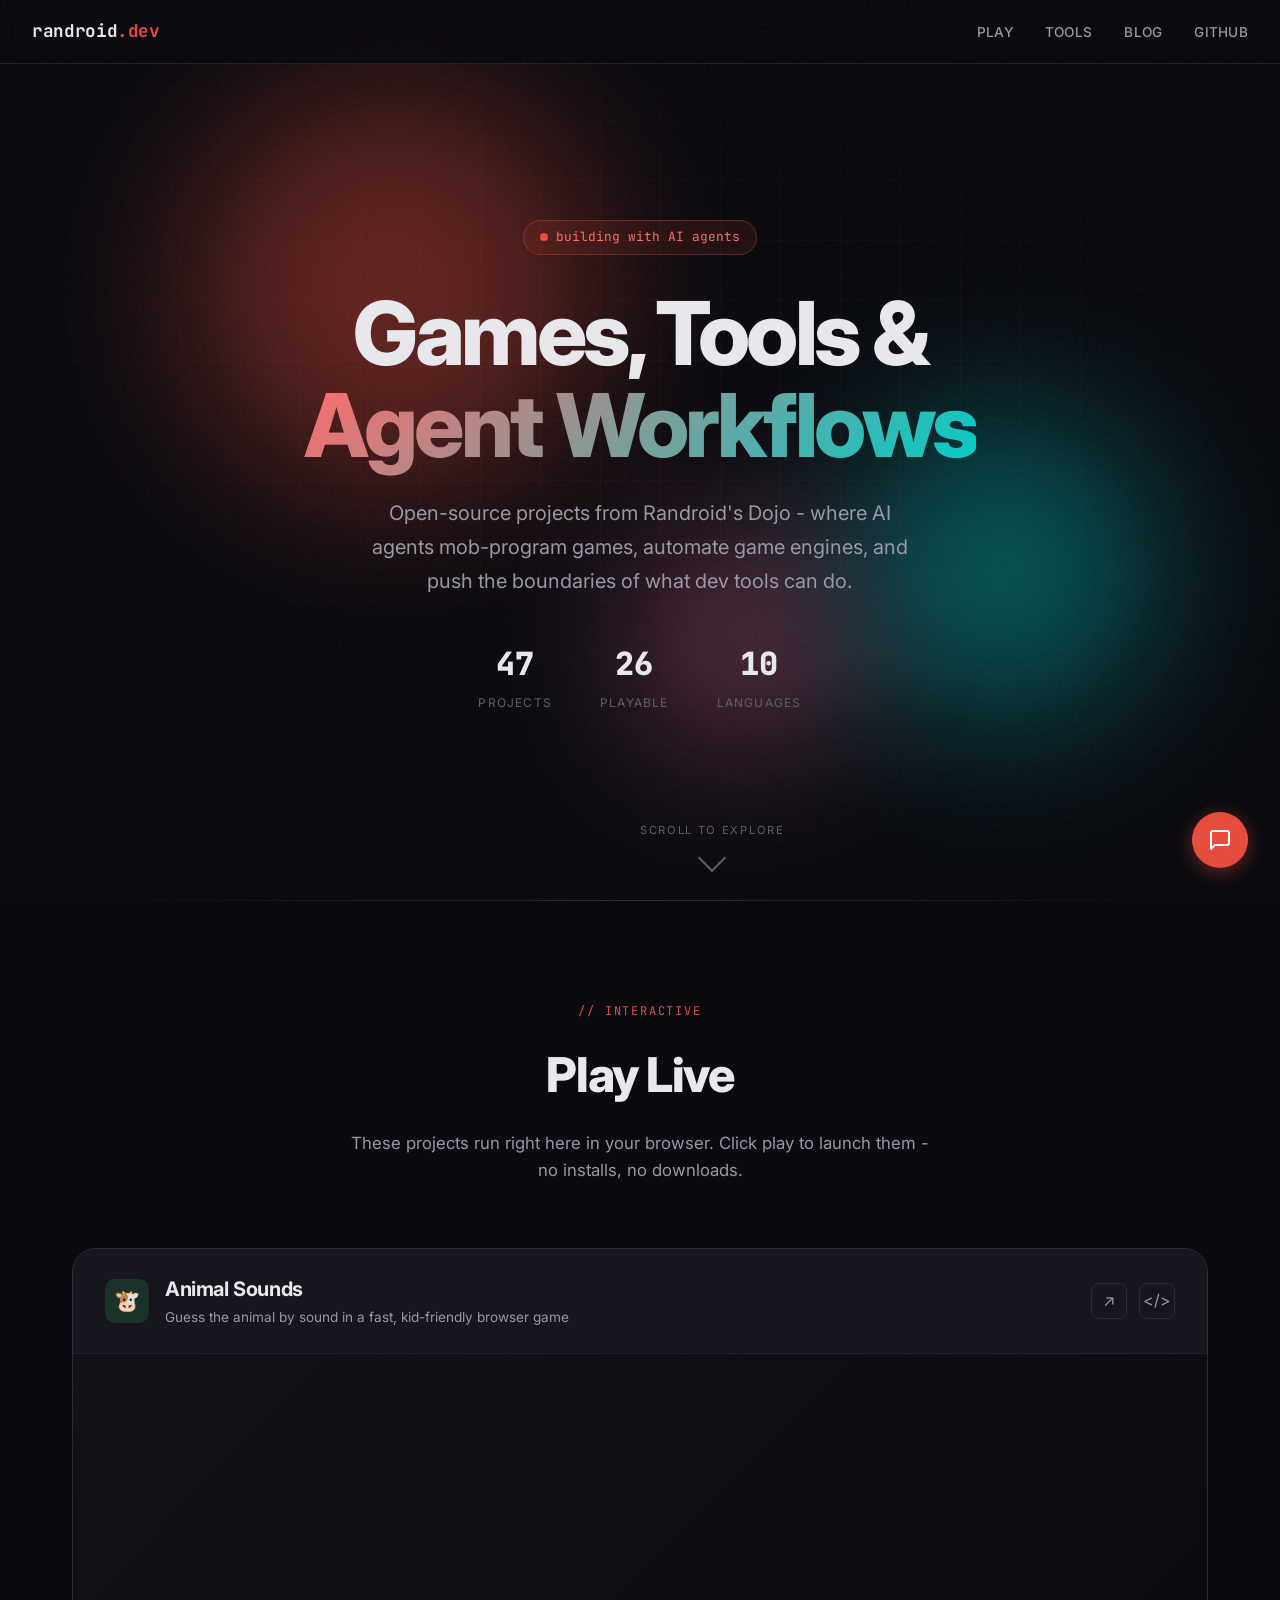
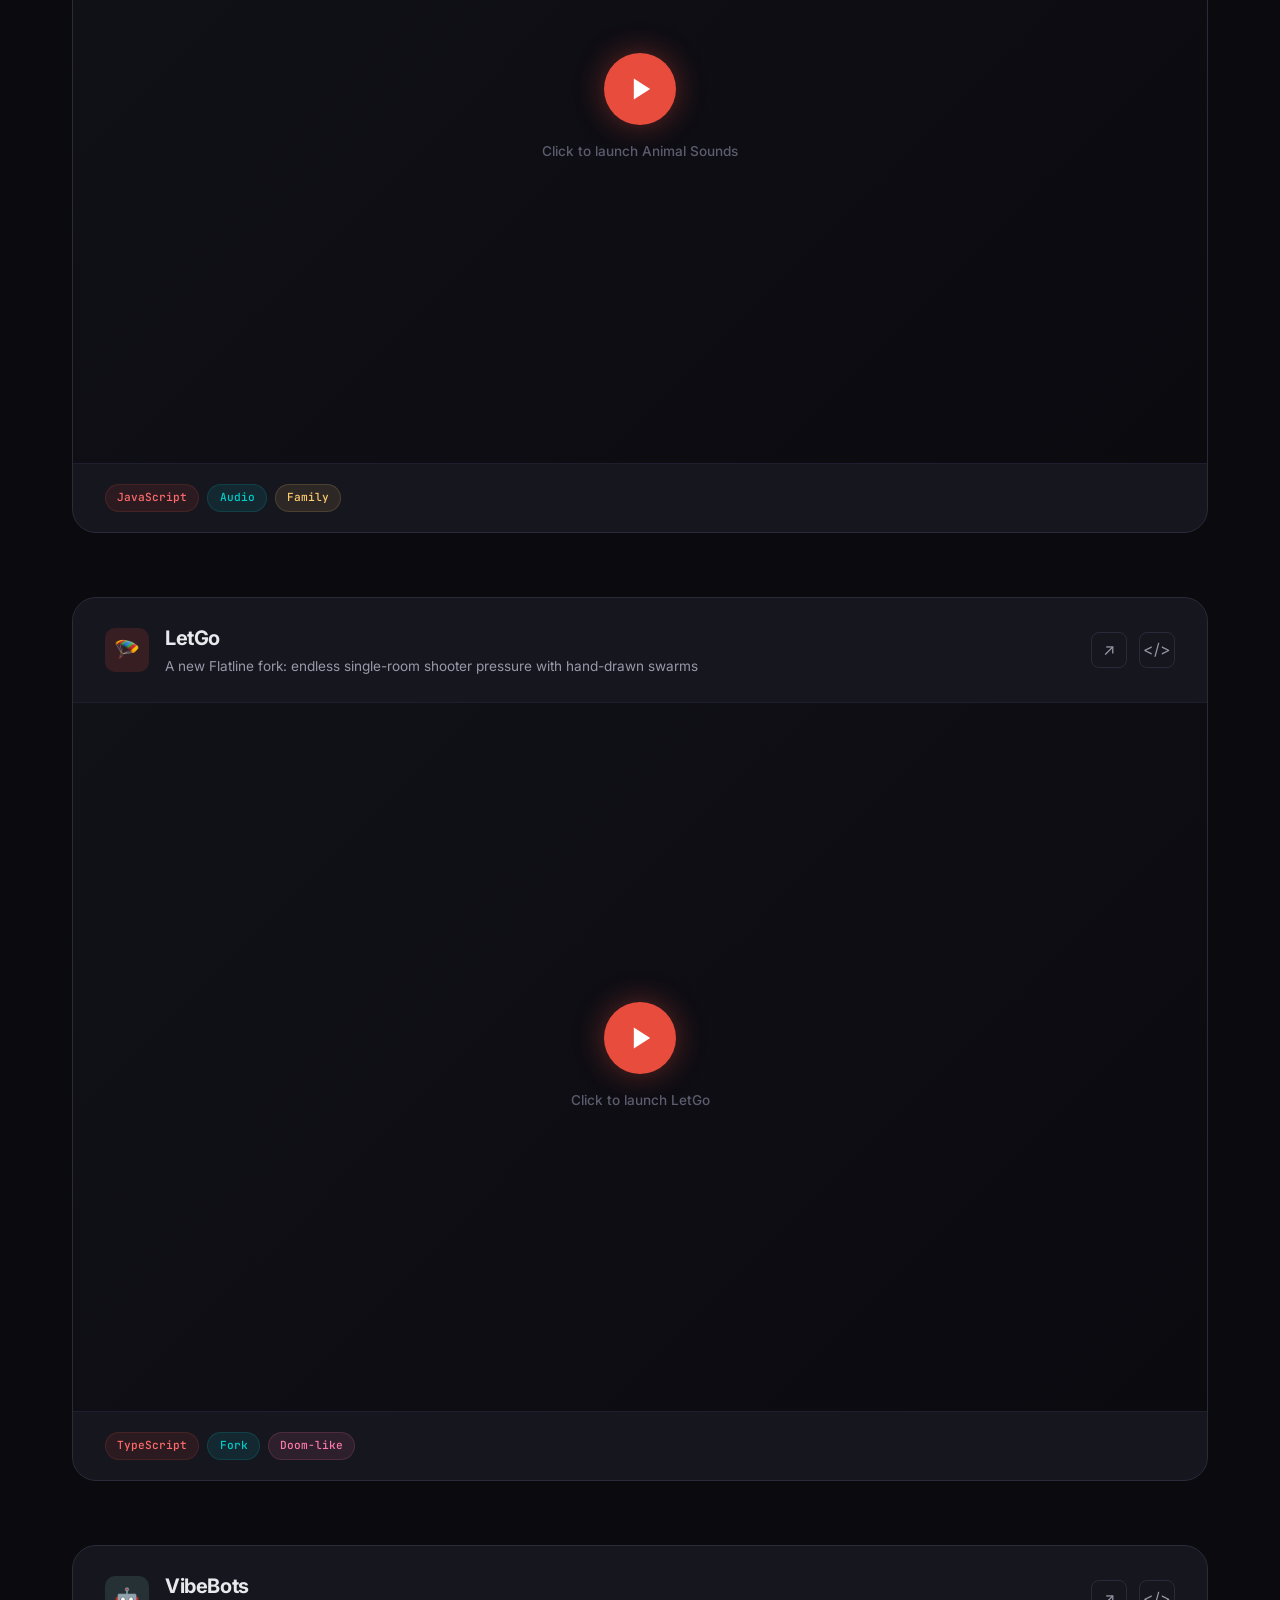
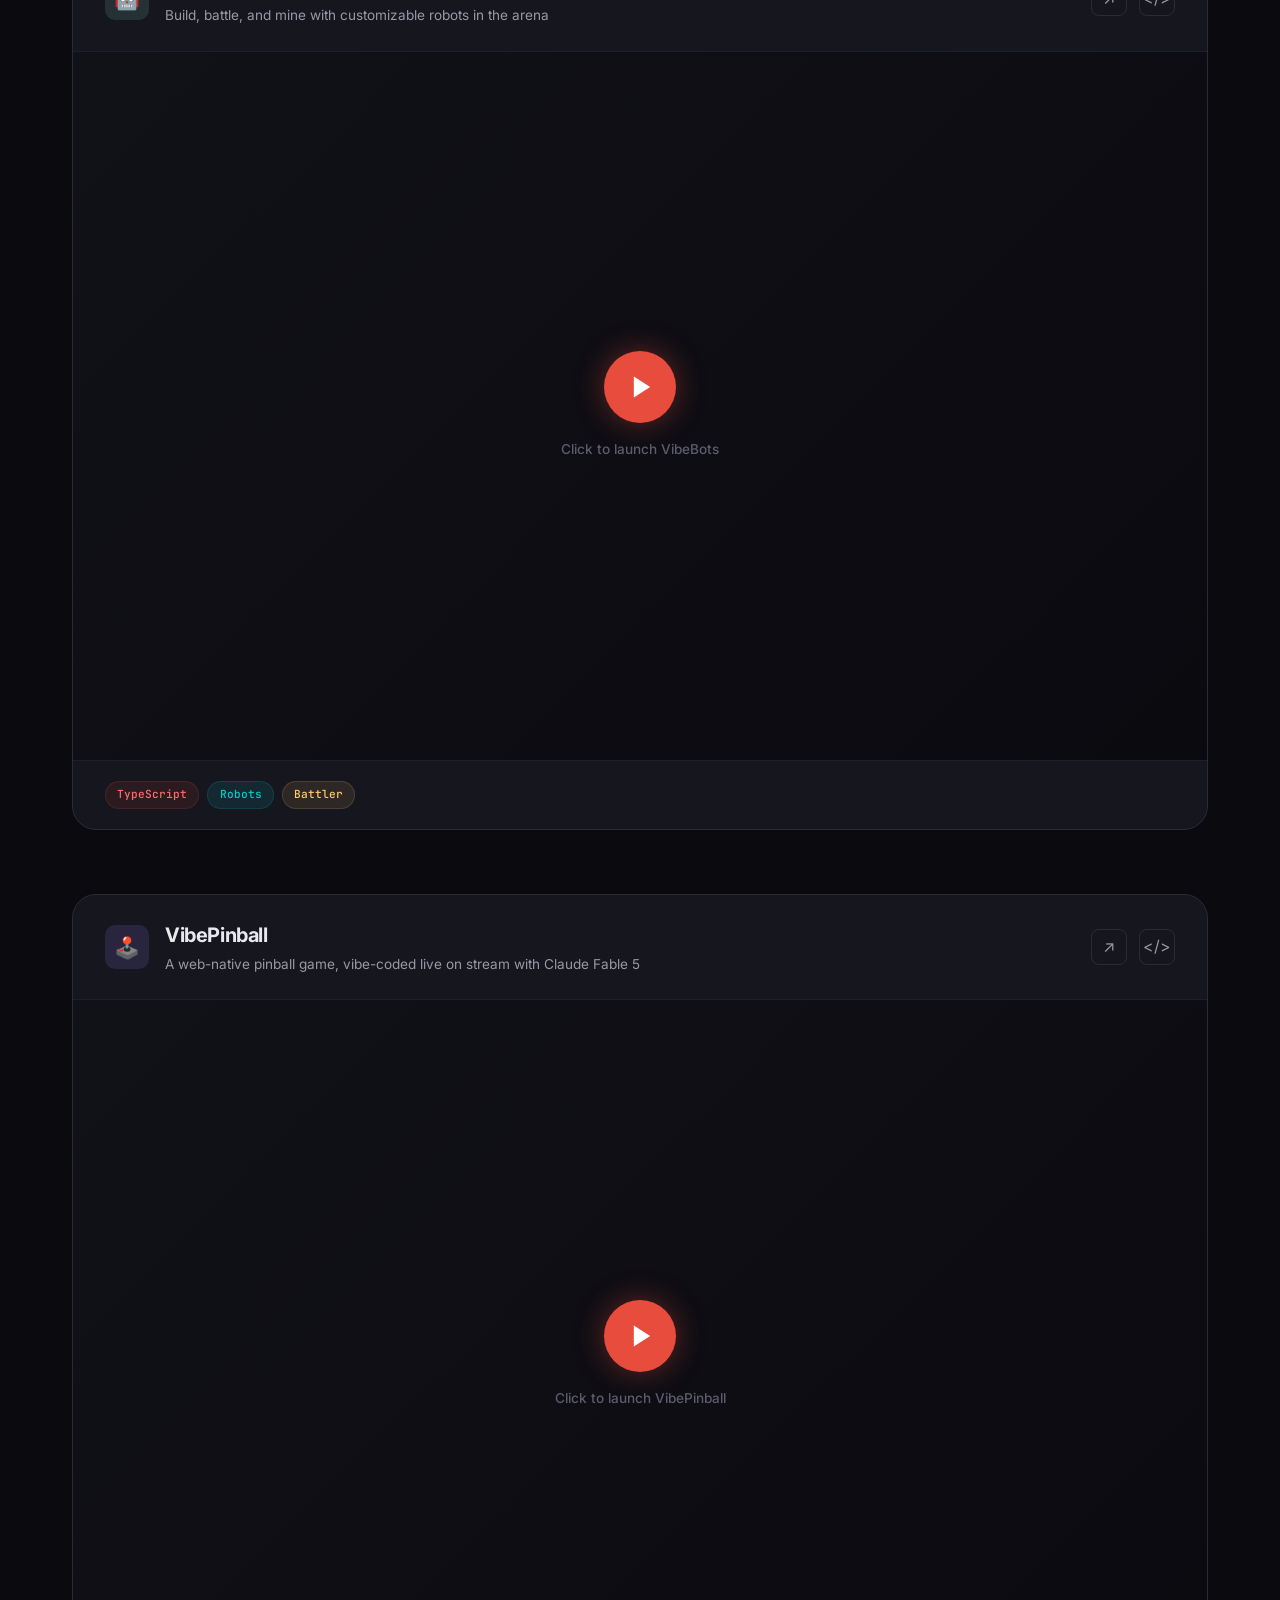
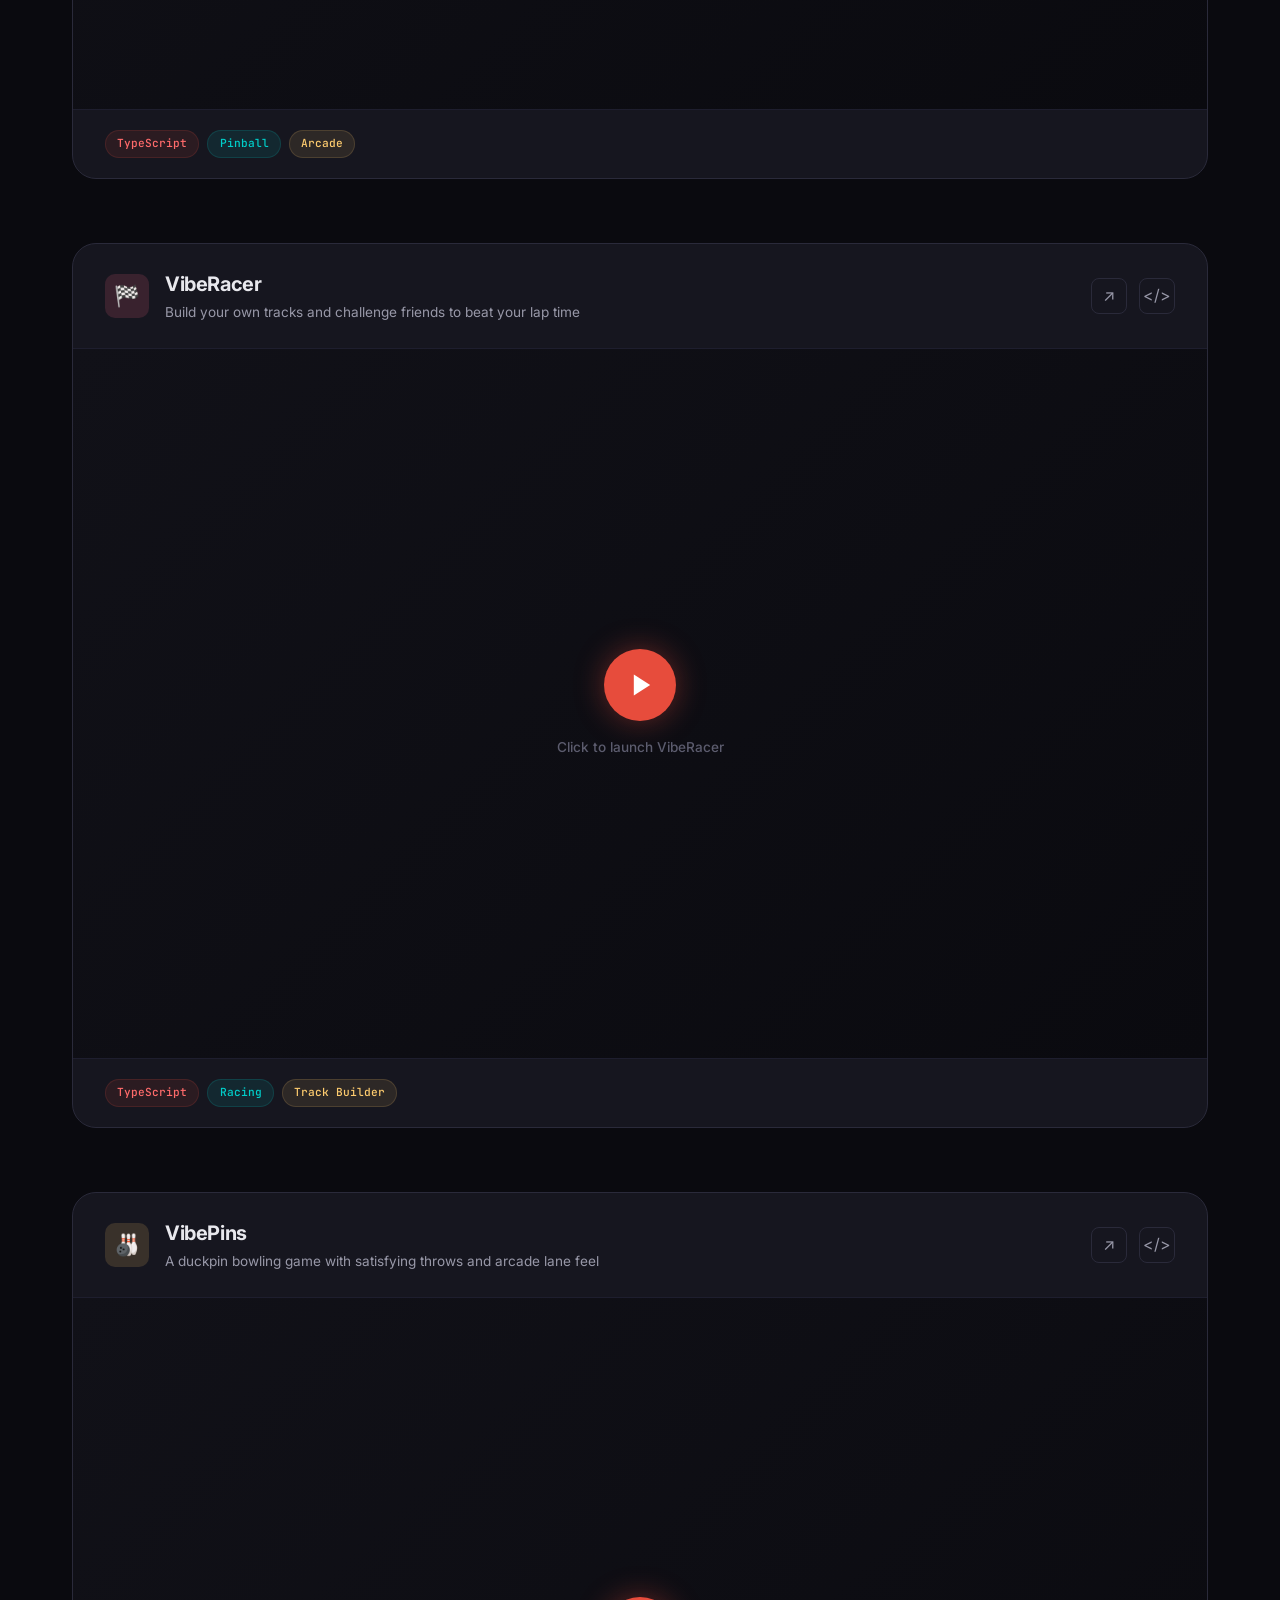
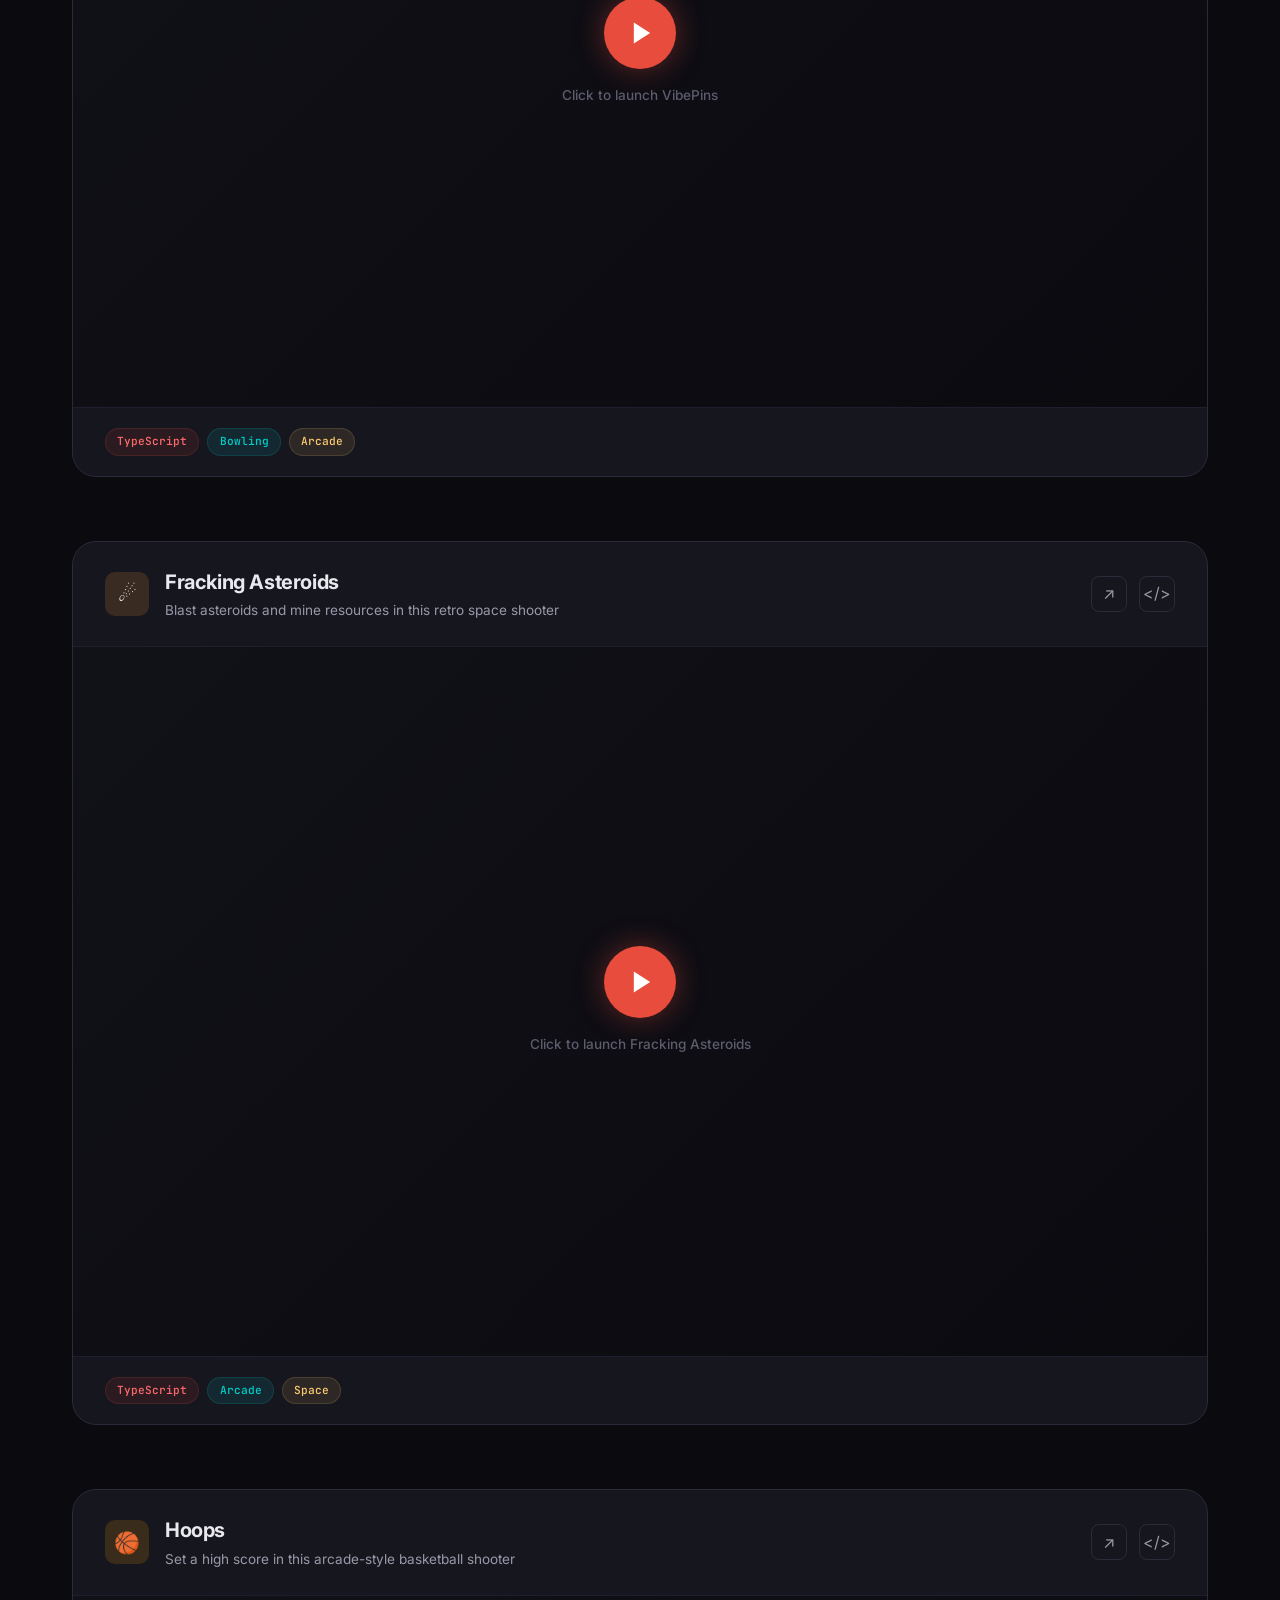
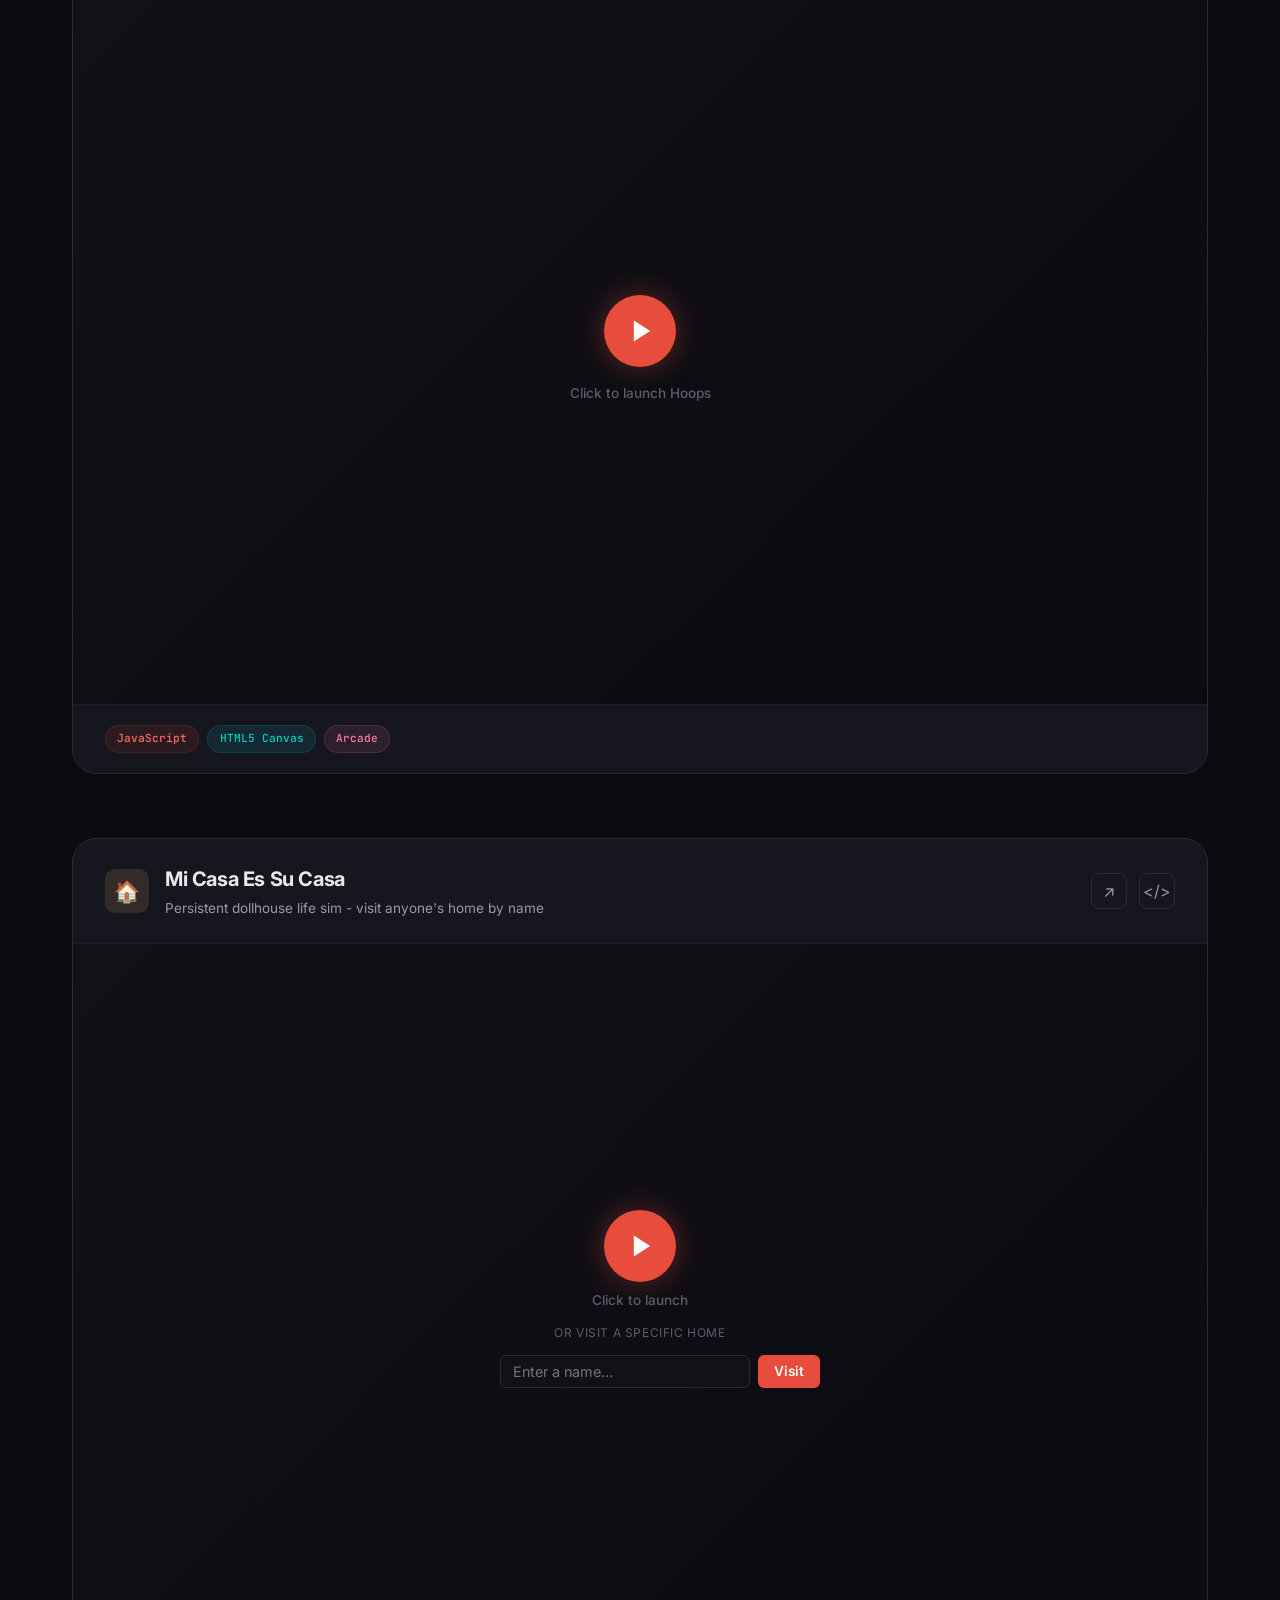
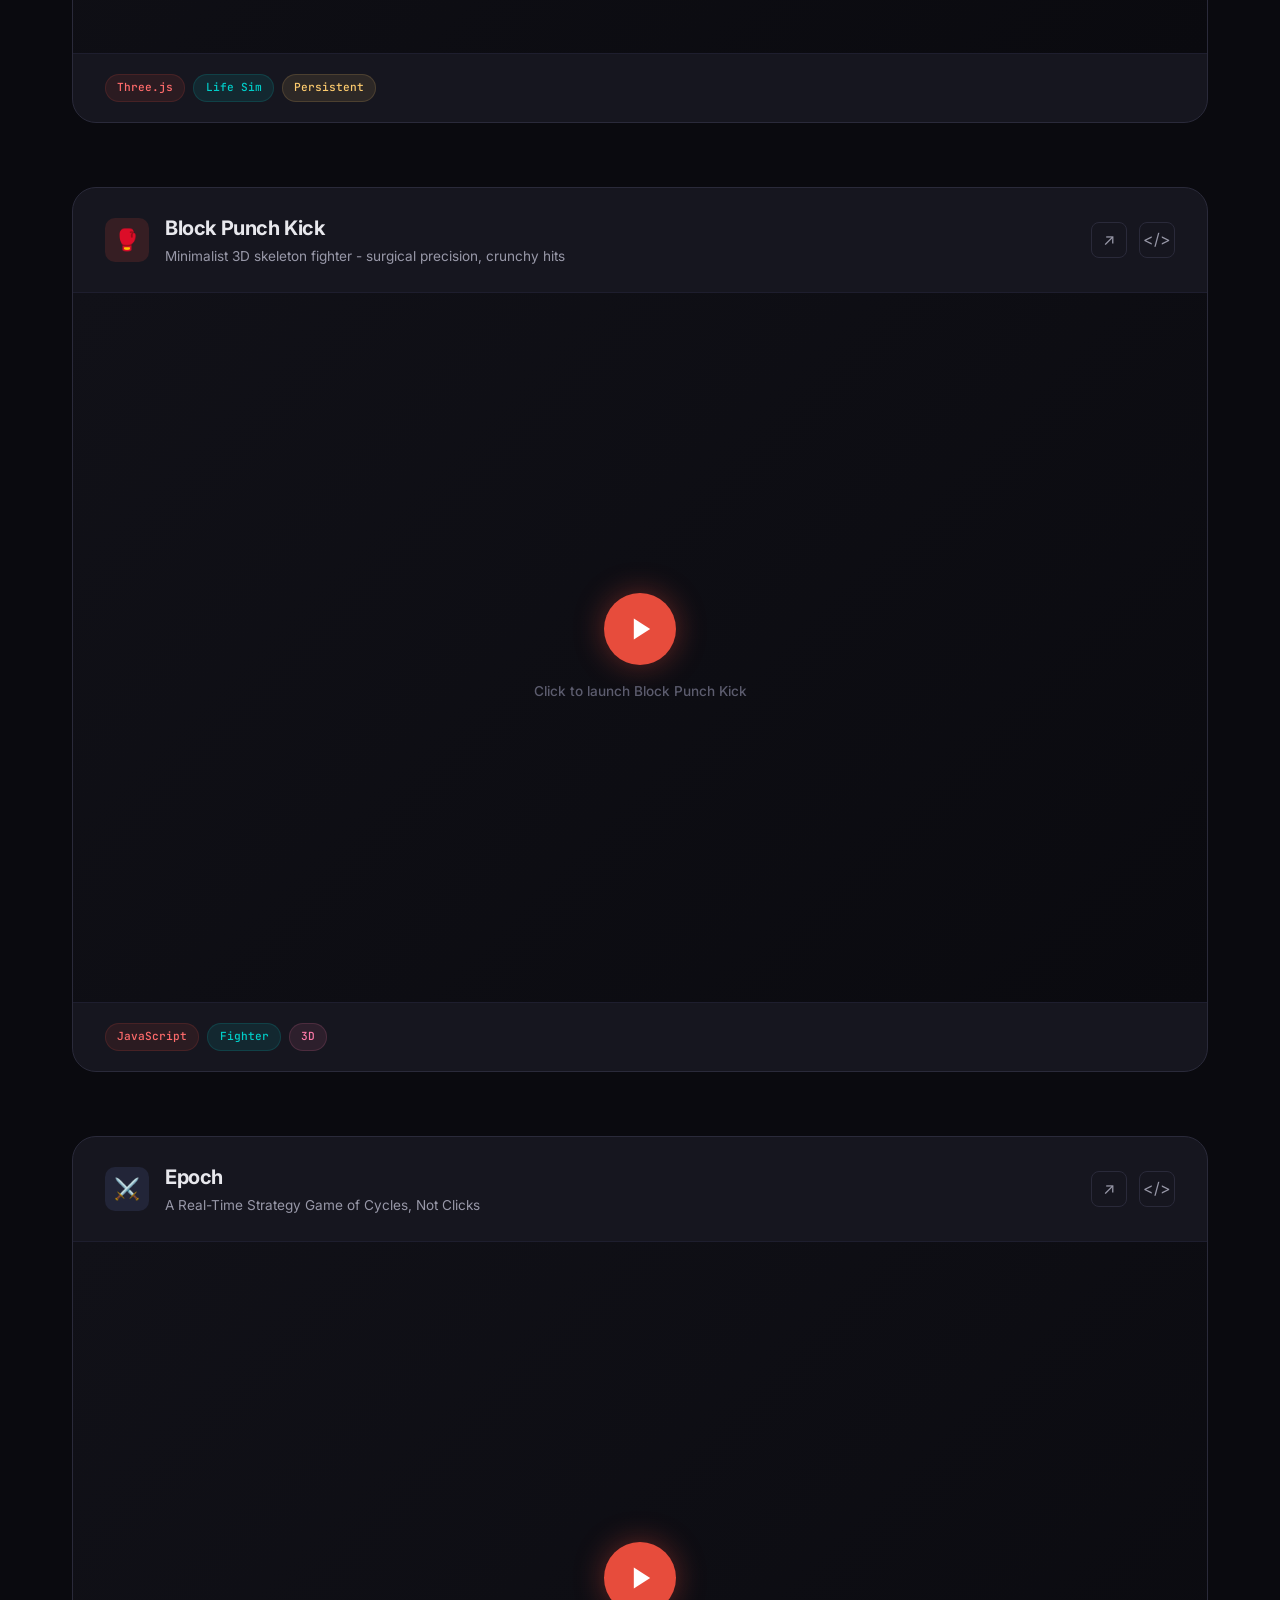
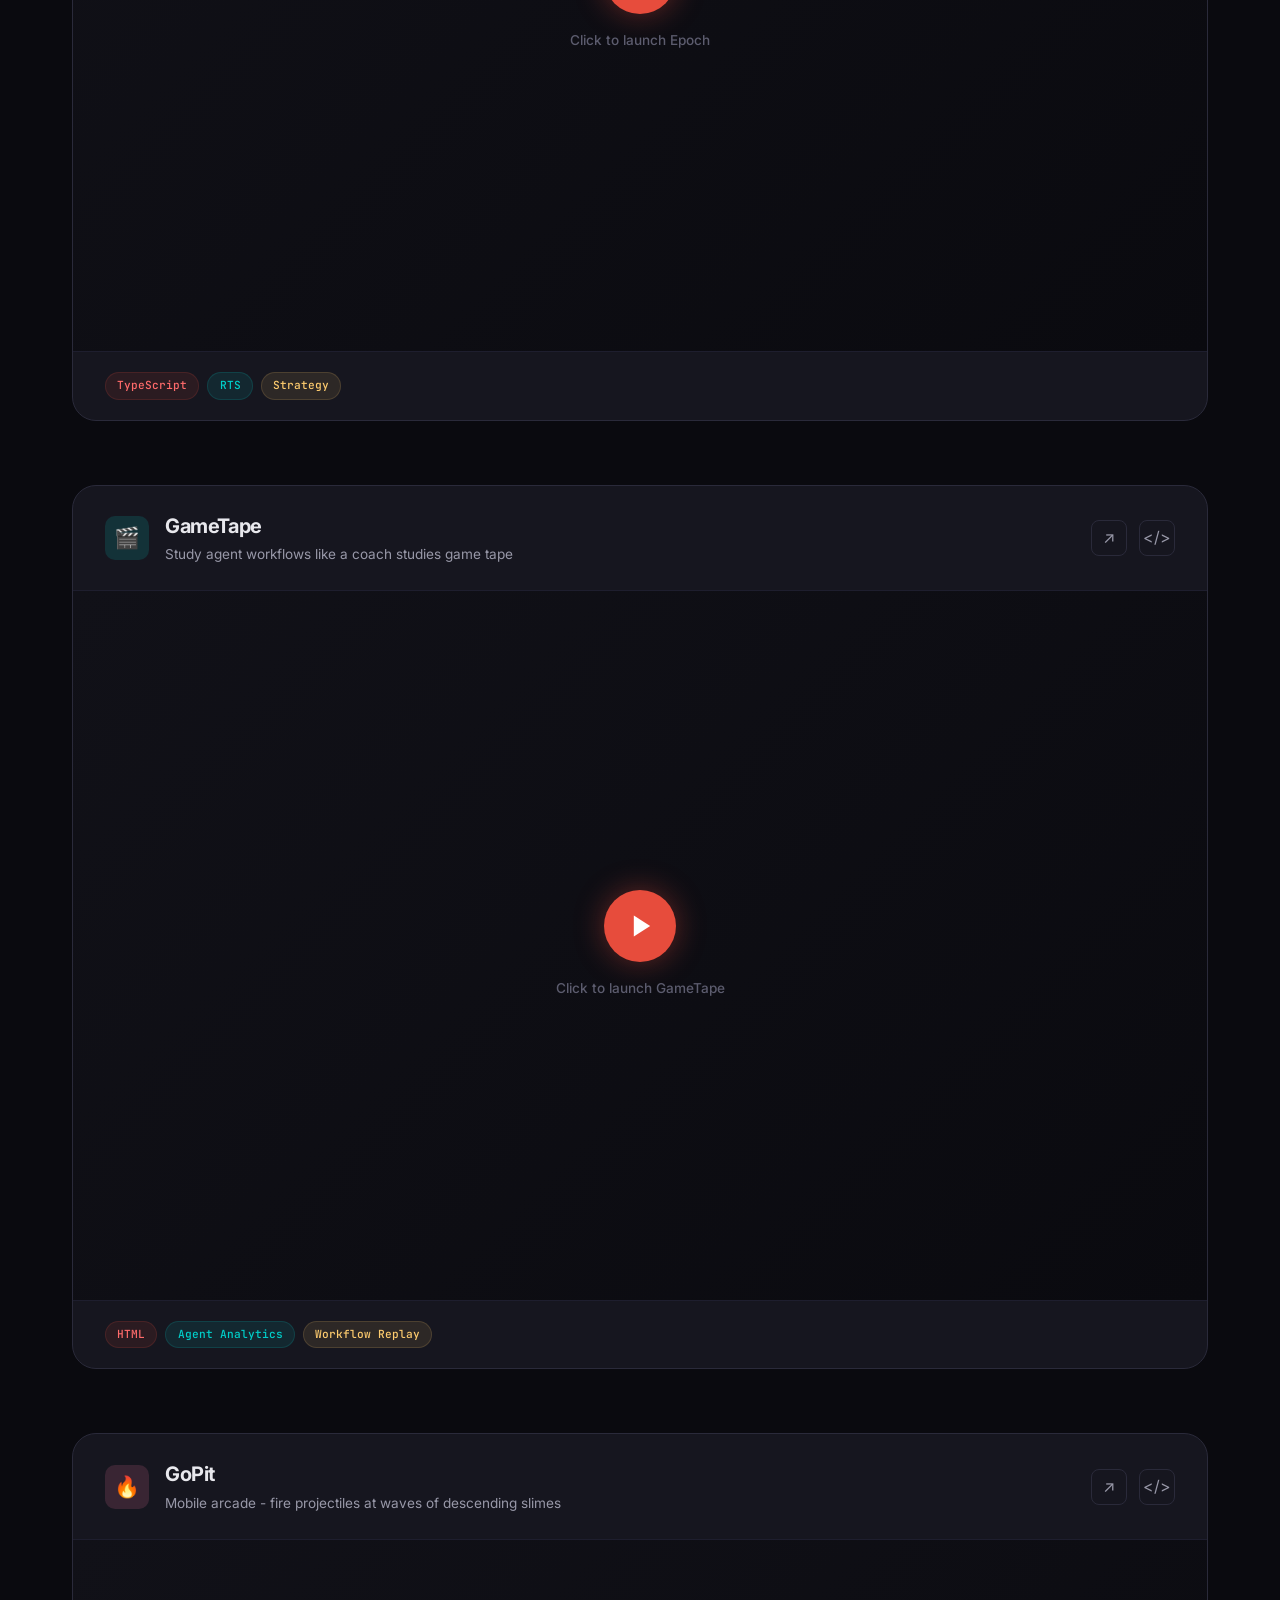
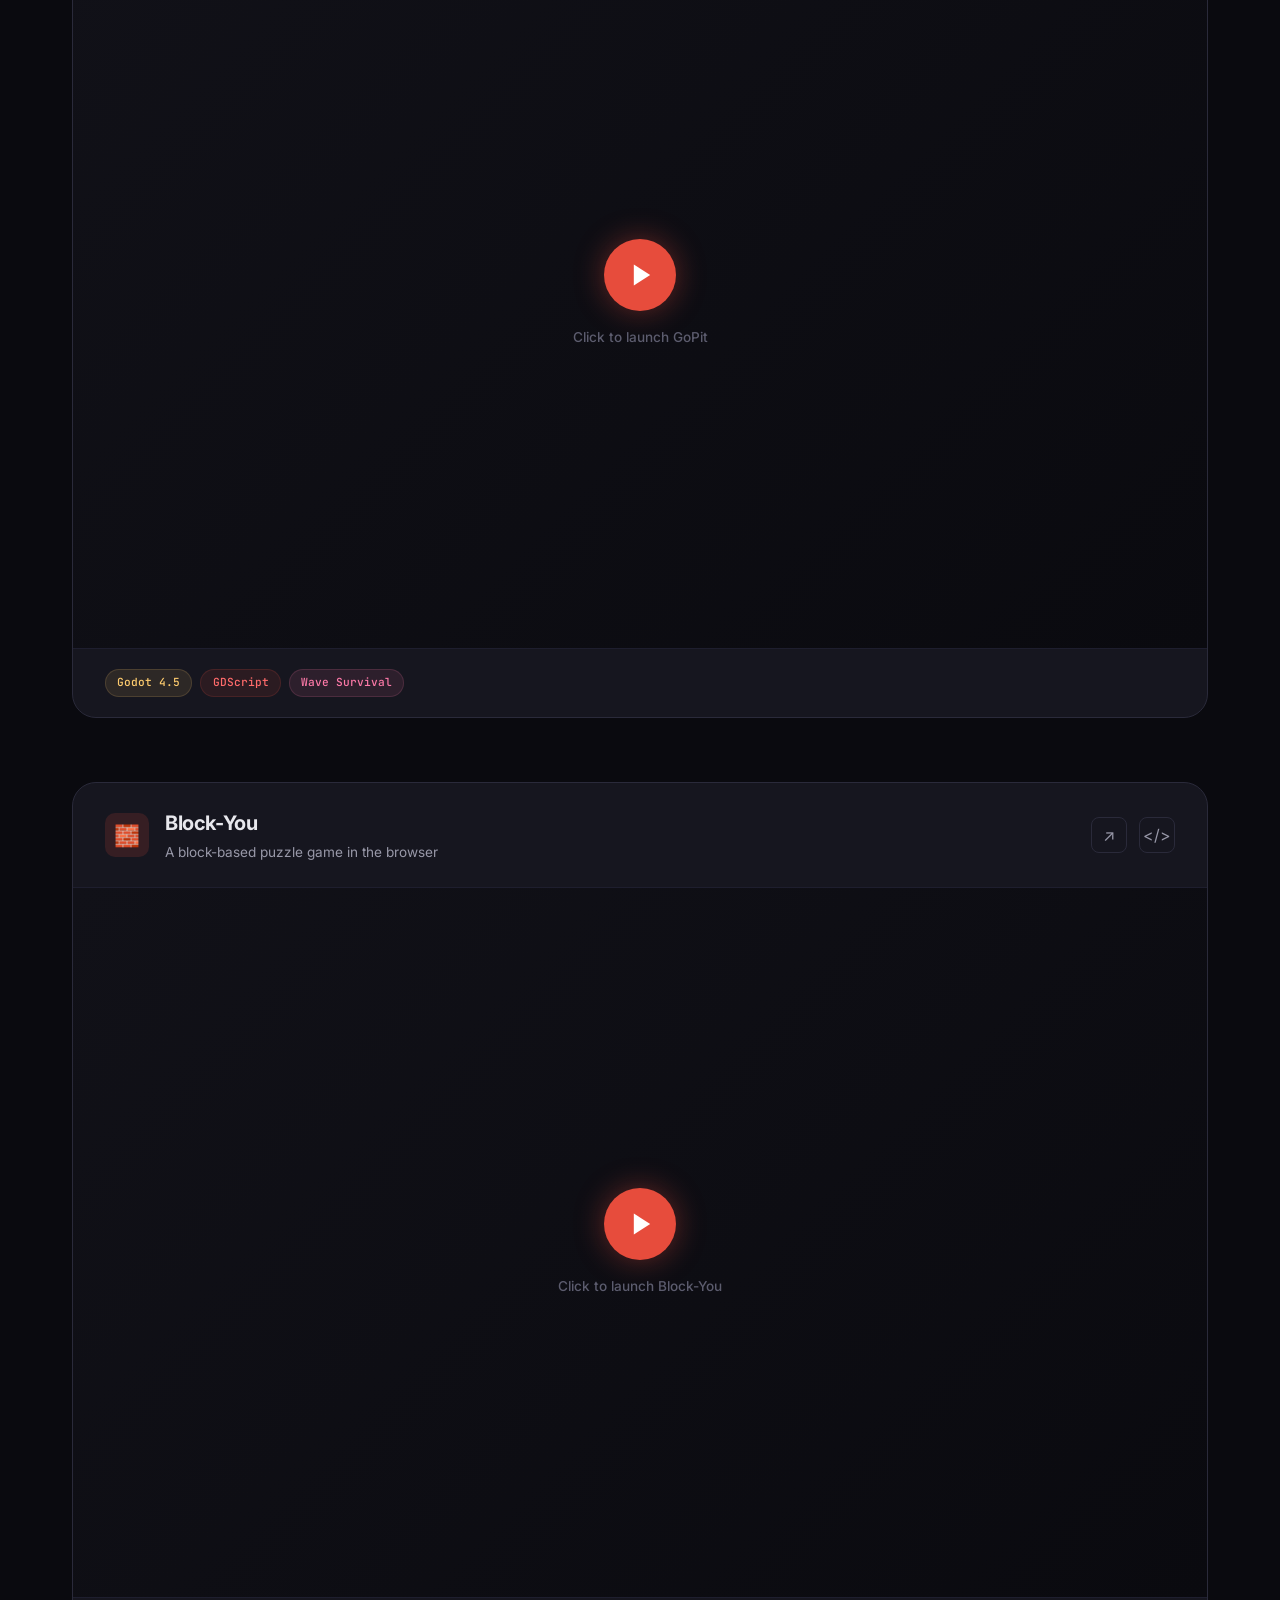
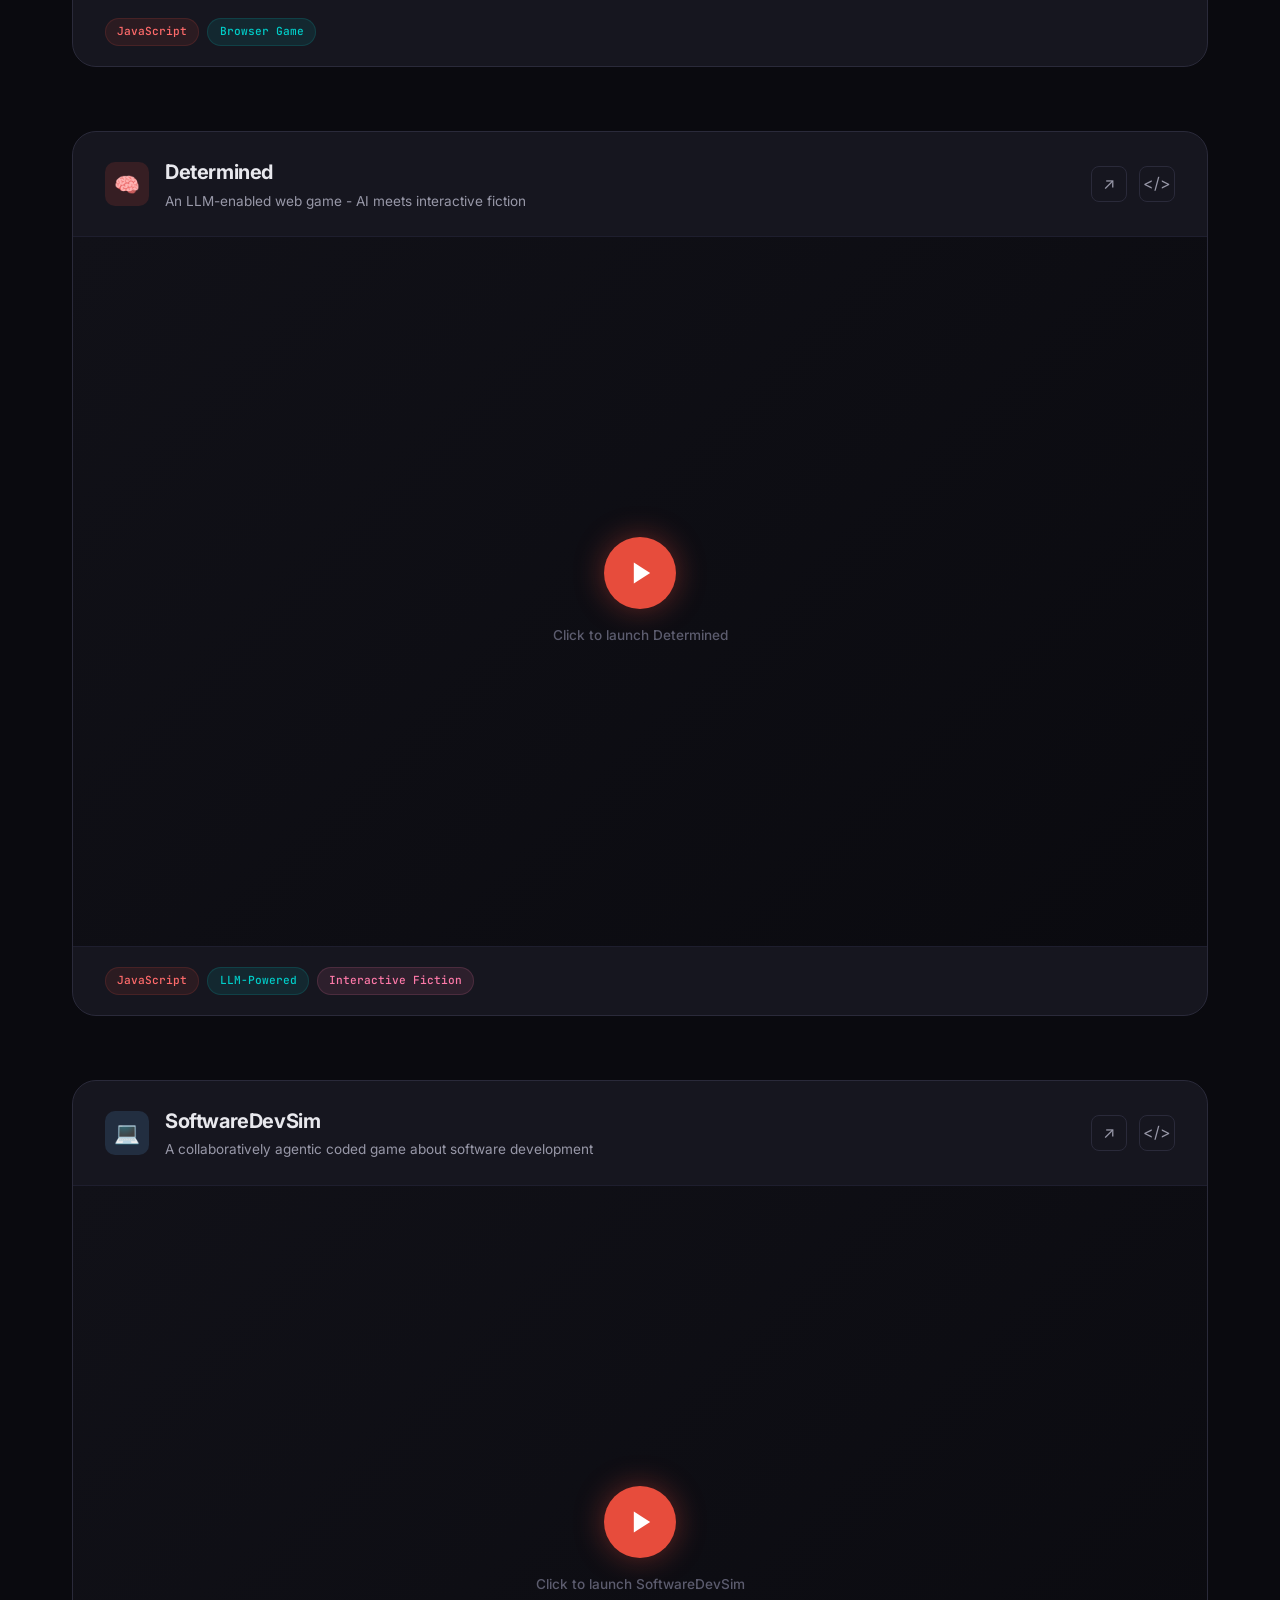
==== commit 5f4a498c: "Refresh homepage project inventory" ====
--- a/index.html
+++ b/index.html
@@ -57,11 +57,11 @@
       </p>
       <div class="hero-stats">
         <div class="hero-stat">
-          <div class="hero-stat-number" data-count="45">0</div>
+          <div class="hero-stat-number" data-count="47">0</div>
           <div class="hero-stat-label">Projects</div>
         </div>
         <div class="hero-stat">
-          <div class="hero-stat-number" data-count="25">0</div>
+          <div class="hero-stat-number" data-count="26">0</div>
           <div class="hero-stat-label">Playable</div>
         </div>
         <div class="hero-stat">
@@ -629,6 +629,34 @@
         </div>
       </div>
 
+      <!-- Pseudo Paradox -->
+      <div class="playable-card" data-url="https://pseudo-paradox.vercel.app">
+        <div class="playable-card-header">
+          <div class="playable-card-info">
+            <div class="playable-card-icon" style="background: rgba(122, 90, 255, 0.15);">&#x23F3;</div>
+            <div>
+              <div class="playable-card-title">Pseudo Paradox</div>
+              <div class="playable-card-tagline">Escape a locked room by coordinating with your own past selves</div>
+            </div>
+          </div>
+          <div class="playable-card-actions">
+            <a href="https://pseudo-paradox.vercel.app" target="_blank" rel="noopener" class="btn-icon" title="Open in new tab">&#x2197;</a>
+            <a href="https://github.com/Randroids-Dojo/PseudoParadox" target="_blank" rel="noopener" class="btn-icon" title="Source code">&lt;/&gt;</a>
+          </div>
+        </div>
+        <div class="playable-card-embed">
+          <div class="embed-placeholder" onclick="loadEmbed(this)">
+            <div class="play-btn"><svg viewBox="0 0 24 24"><polygon points="5,3 19,12 5,21"/></svg></div>
+            <span class="embed-label">Click to launch Pseudo Paradox</span>
+          </div>
+        </div>
+        <div class="playable-card-footer">
+          <span class="tech-tag">TypeScript</span>
+          <span class="tech-tag teal">Time Travel</span>
+          <span class="tech-tag gold">Puzzle</span>
+        </div>
+      </div>
+
       <!-- Flatline -->
       <div class="playable-card" data-url="https://flatline-gamma.vercel.app">
         <div class="playable-card-header">
@@ -812,6 +840,22 @@
 
     <div class="tools-grid">
 
+      <!-- LocalLLM Dashboard -->
+      <div class="story-card">
+        <div class="story-card-glow"></div>
+        <div class="story-card-header">
+          <div class="story-card-icon" style="background: rgba(0, 206, 201, 0.15);">&#x1F4CA;</div>
+        </div>
+        <h3>LocalLLM Dashboard</h3>
+        <p class="story-card-narrative">
+          A public benchmark-results dashboard for the LocalLLM macOS app. It ingests raw benchmark evidence, <span class="highlight">re-derives the scoring server-side</span>, and turns scattered local runs into a shared leaderboard for comparing how coding models perform across real machines.
+        </p>
+        <div class="story-card-footer">
+          <span class="story-card-lang"><span class="lang-dot lang-typescript"></span> TypeScript</span>
+          <a href="https://github.com/Randroids-Dojo/LocalLLM-Dashboard" target="_blank" rel="noopener" class="story-card-link">View on GitHub <span>&rarr;</span></a>
+        </div>
+      </div>
+
       <!-- LocalLLM -->
       <div class="story-card">
         <div class="story-card-glow"></div>
@@ -1060,7 +1104,7 @@
         <div class="story-card-glow"></div>
         <div class="story-card-header">
           <div class="story-card-icon" style="background: rgba(53, 114, 165, 0.15);">&#x1F3AD;</div>
-          <div class="story-card-stars">&#9733; 37</div>
+          <div class="story-card-stars">&#9733; 38</div>
         </div>
         <h3>PlayGodot</h3>
         <p class="story-card-narrative">
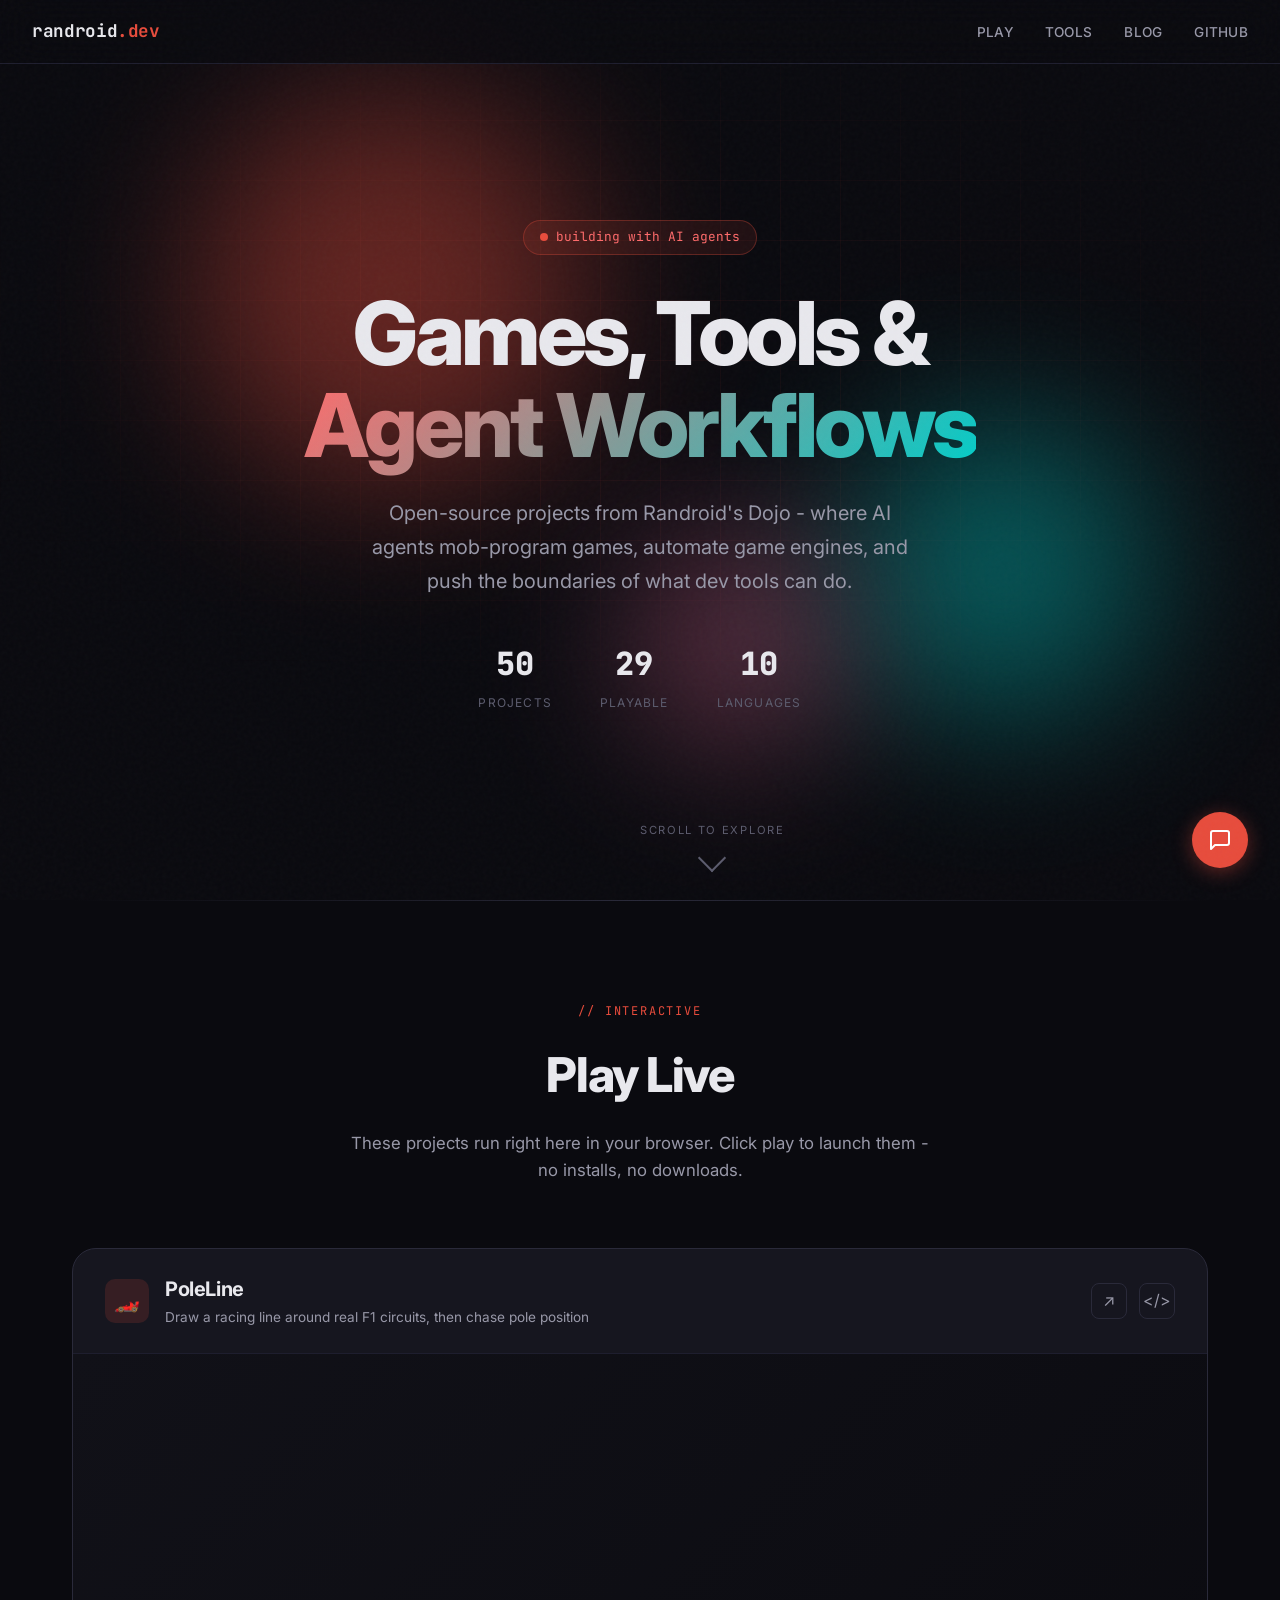
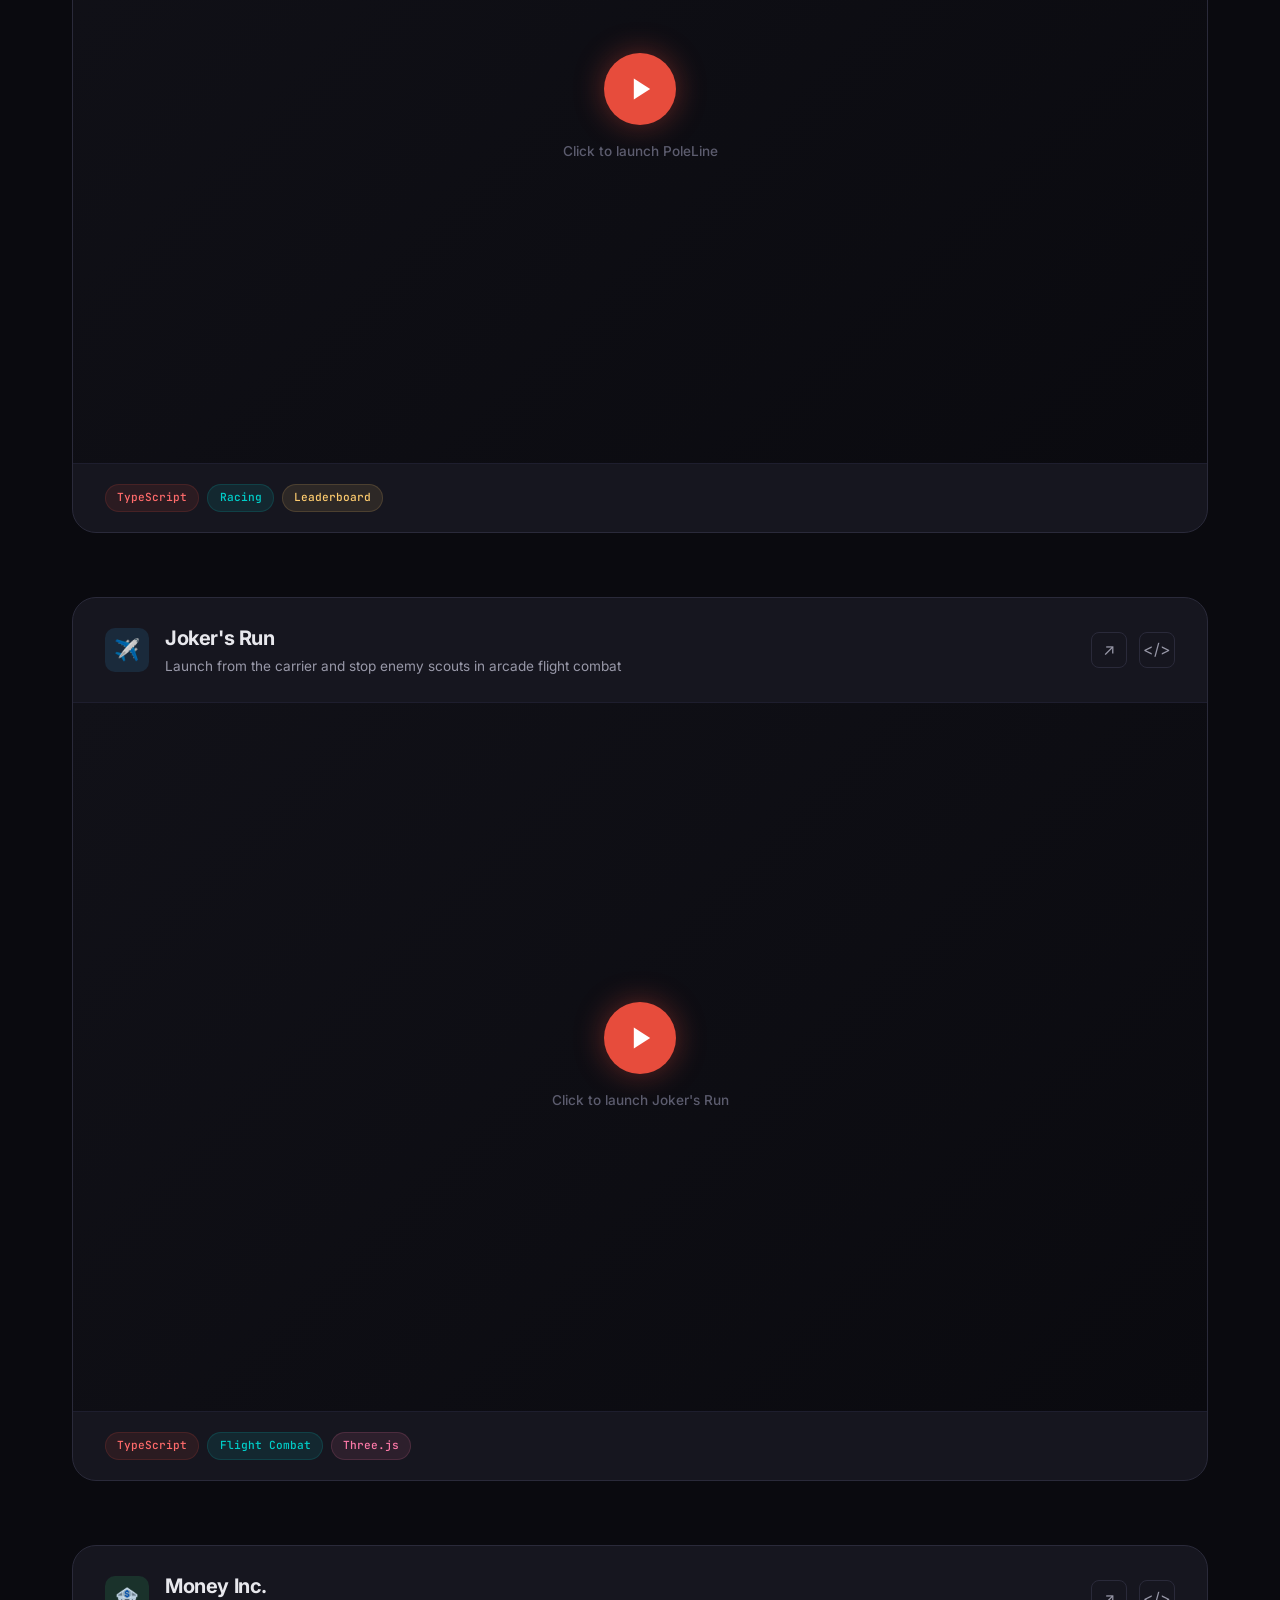
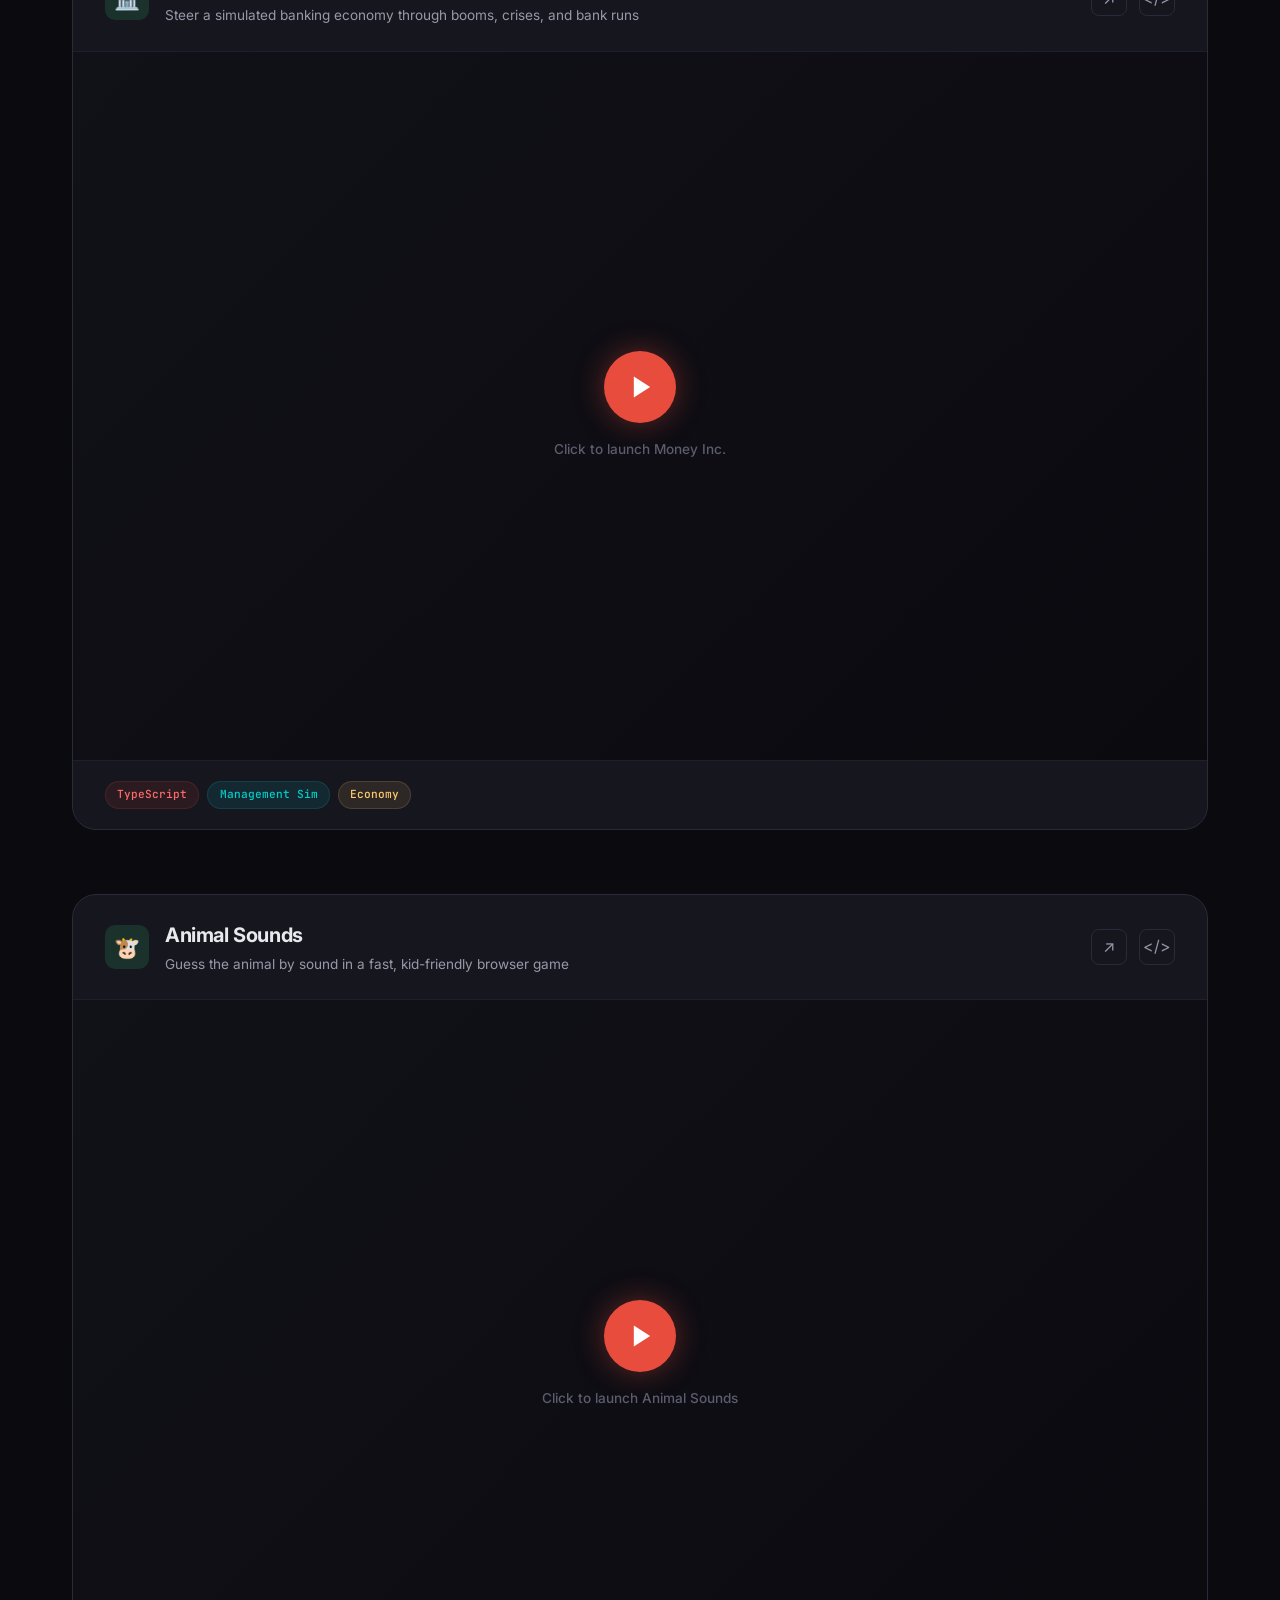
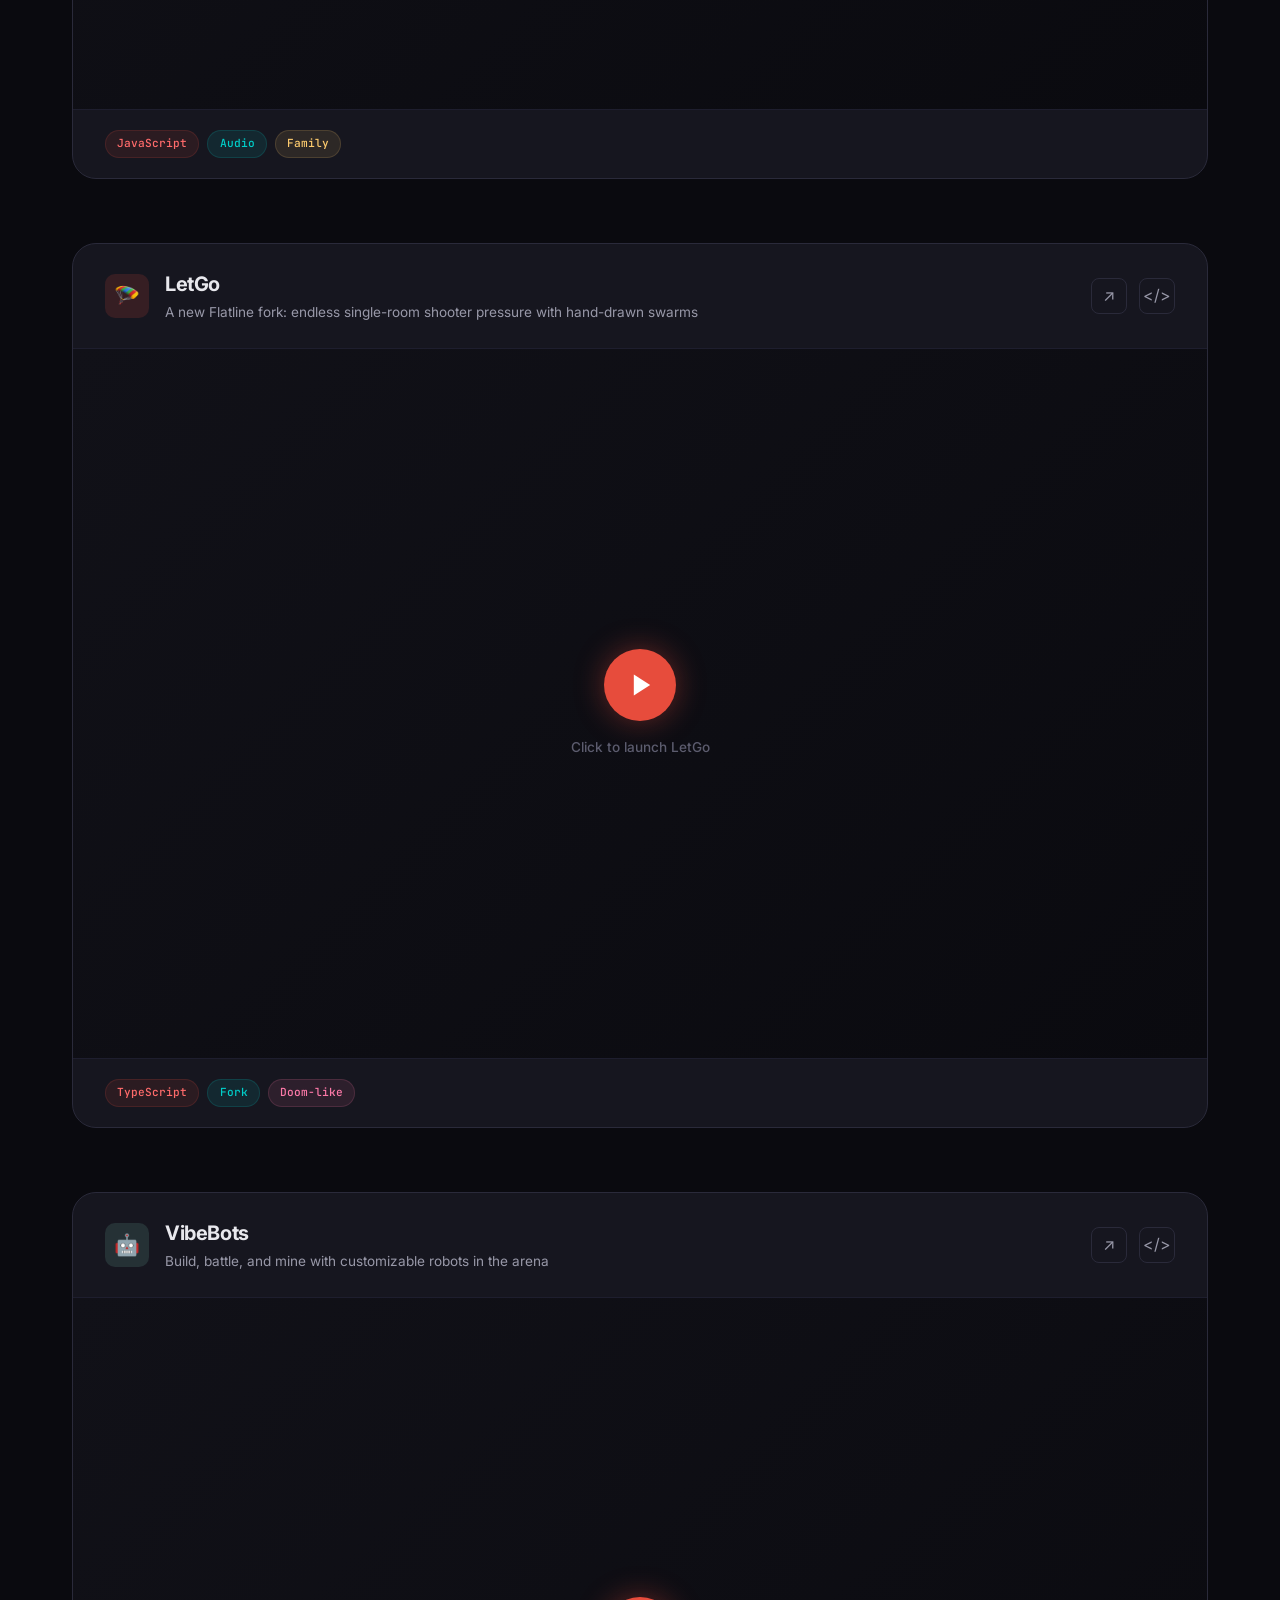
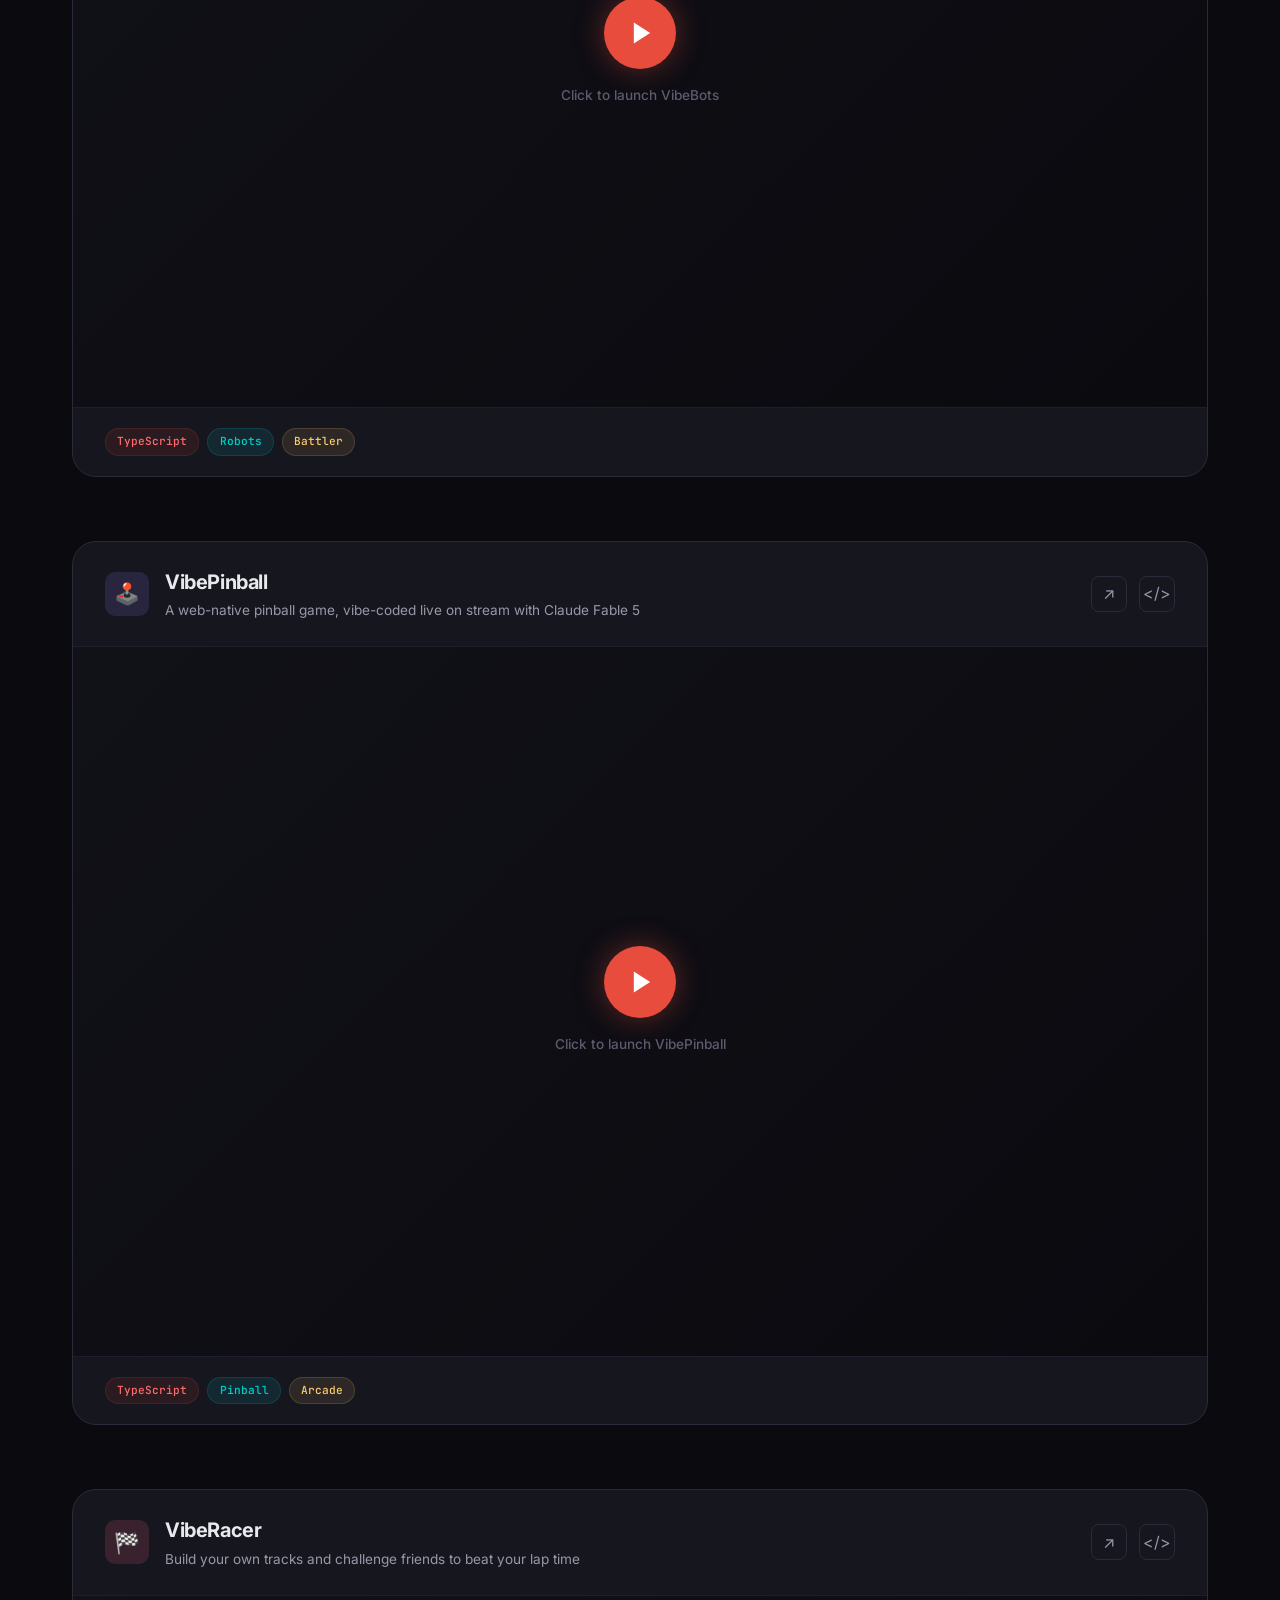
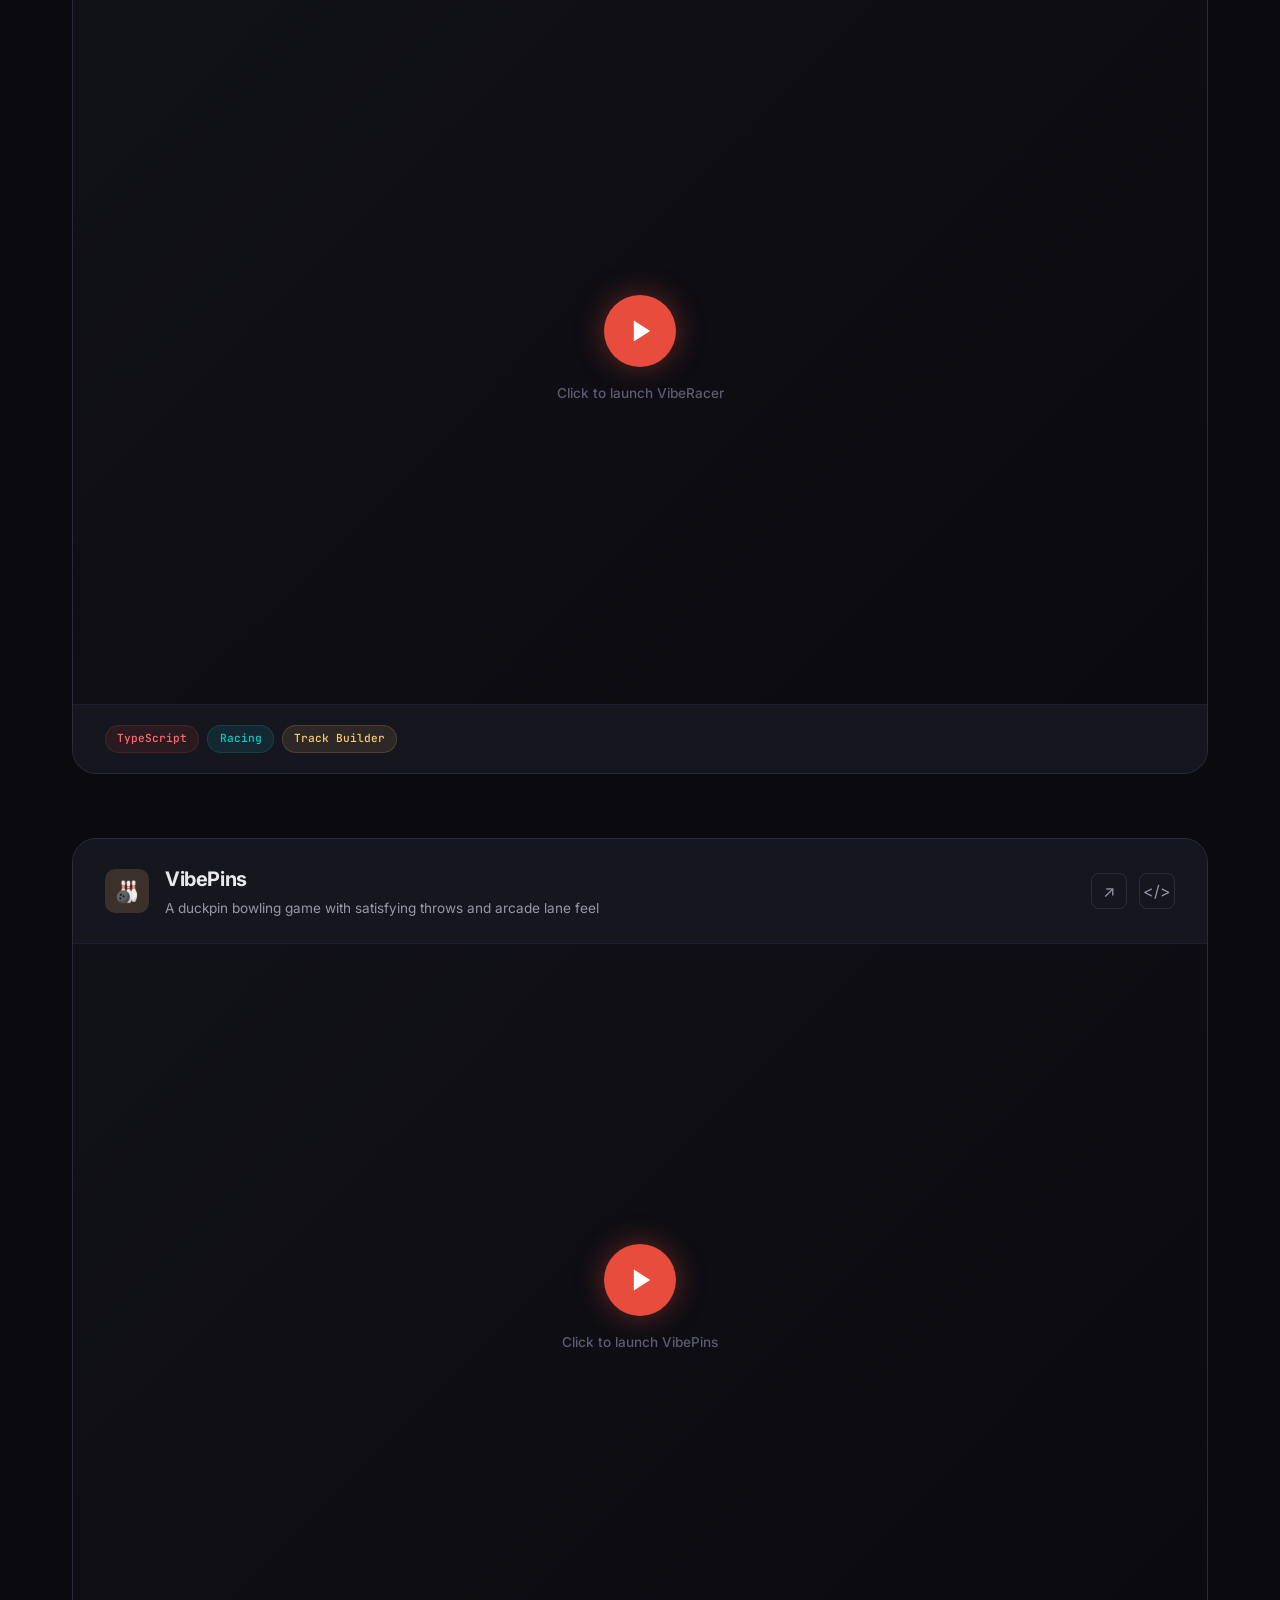
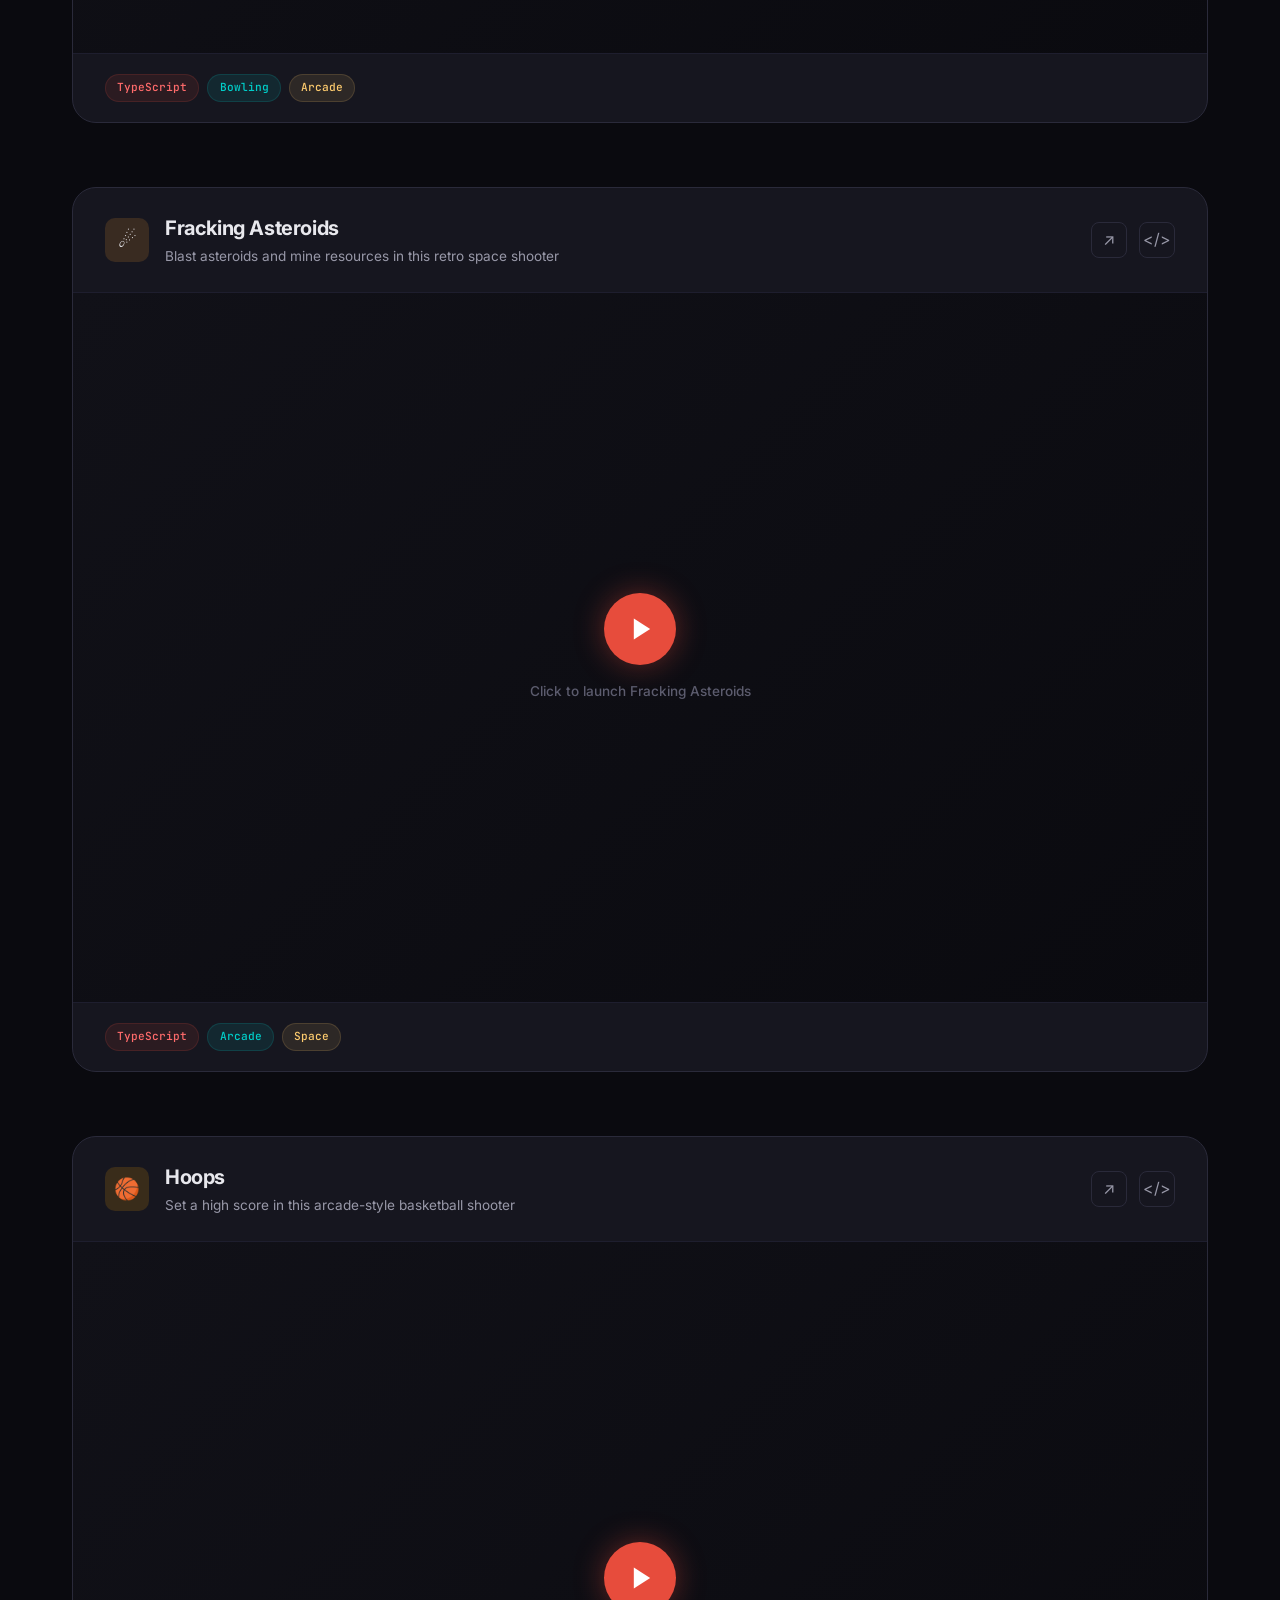
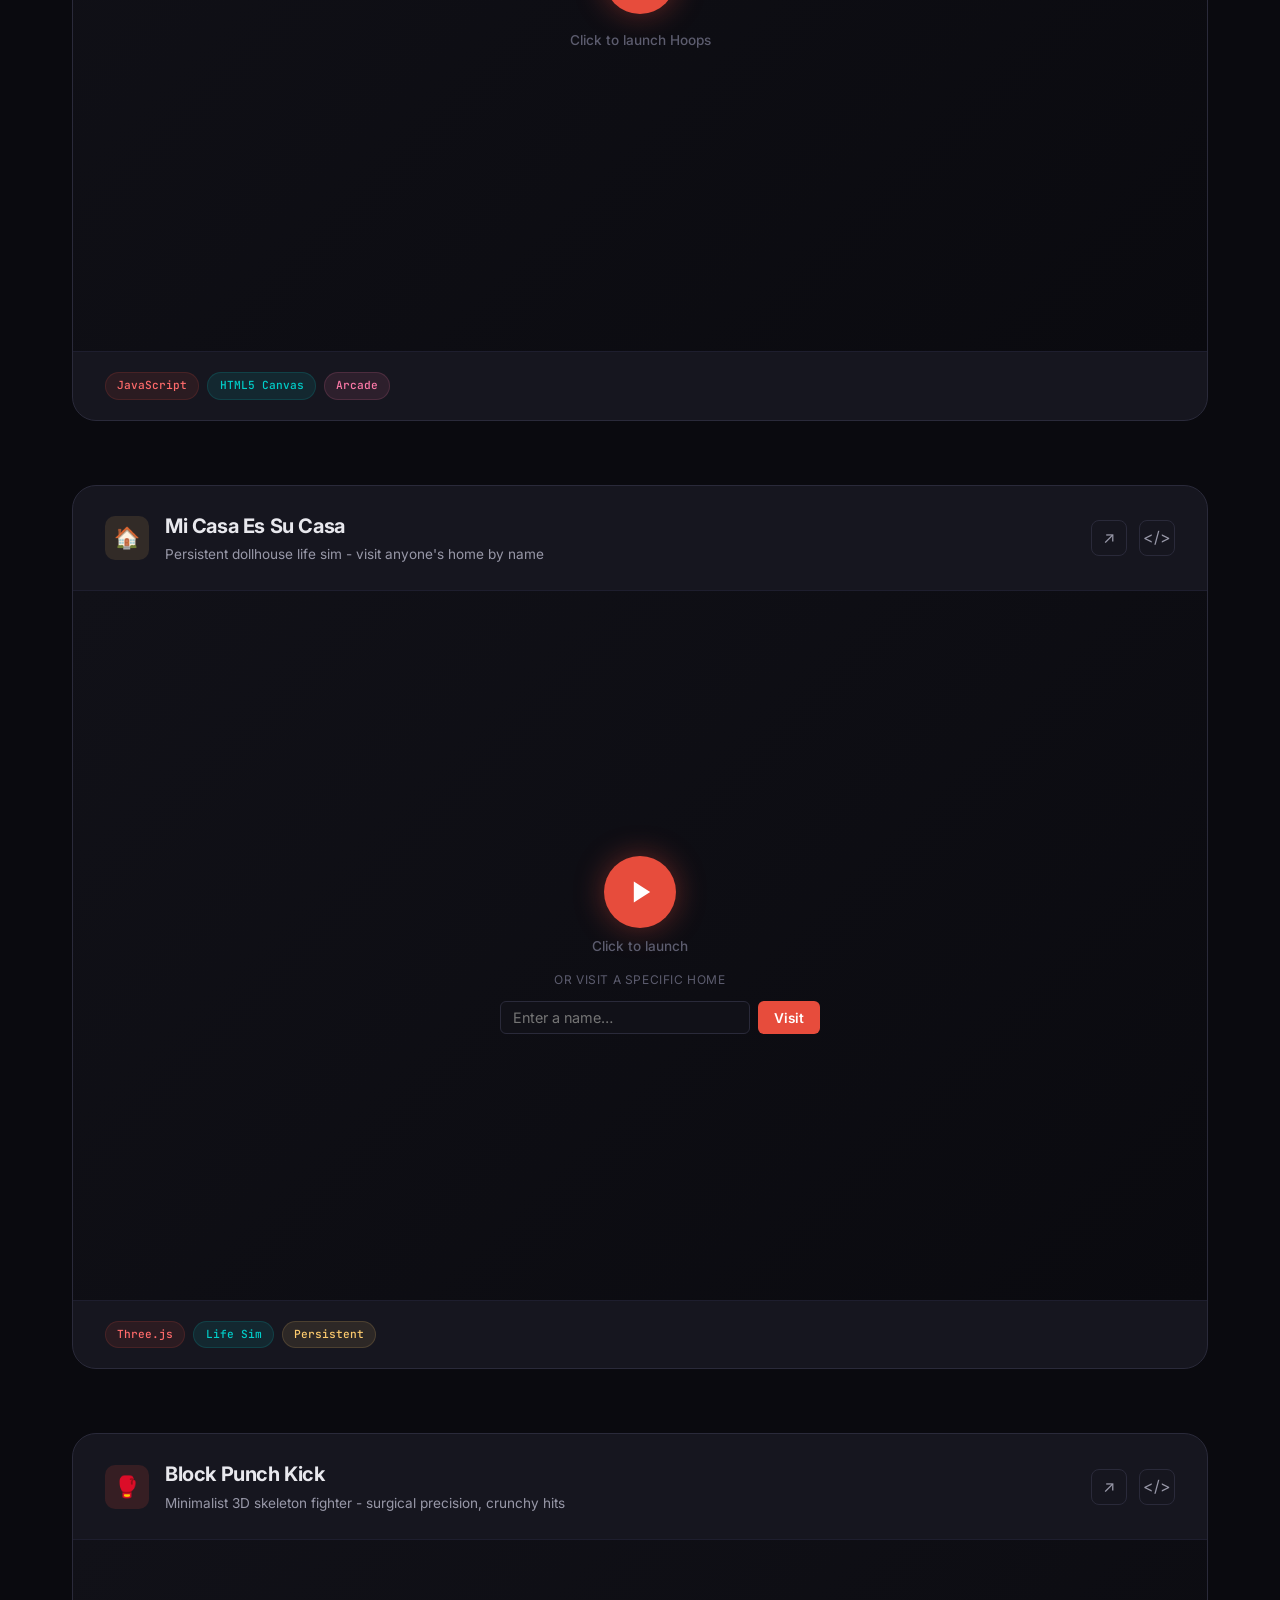
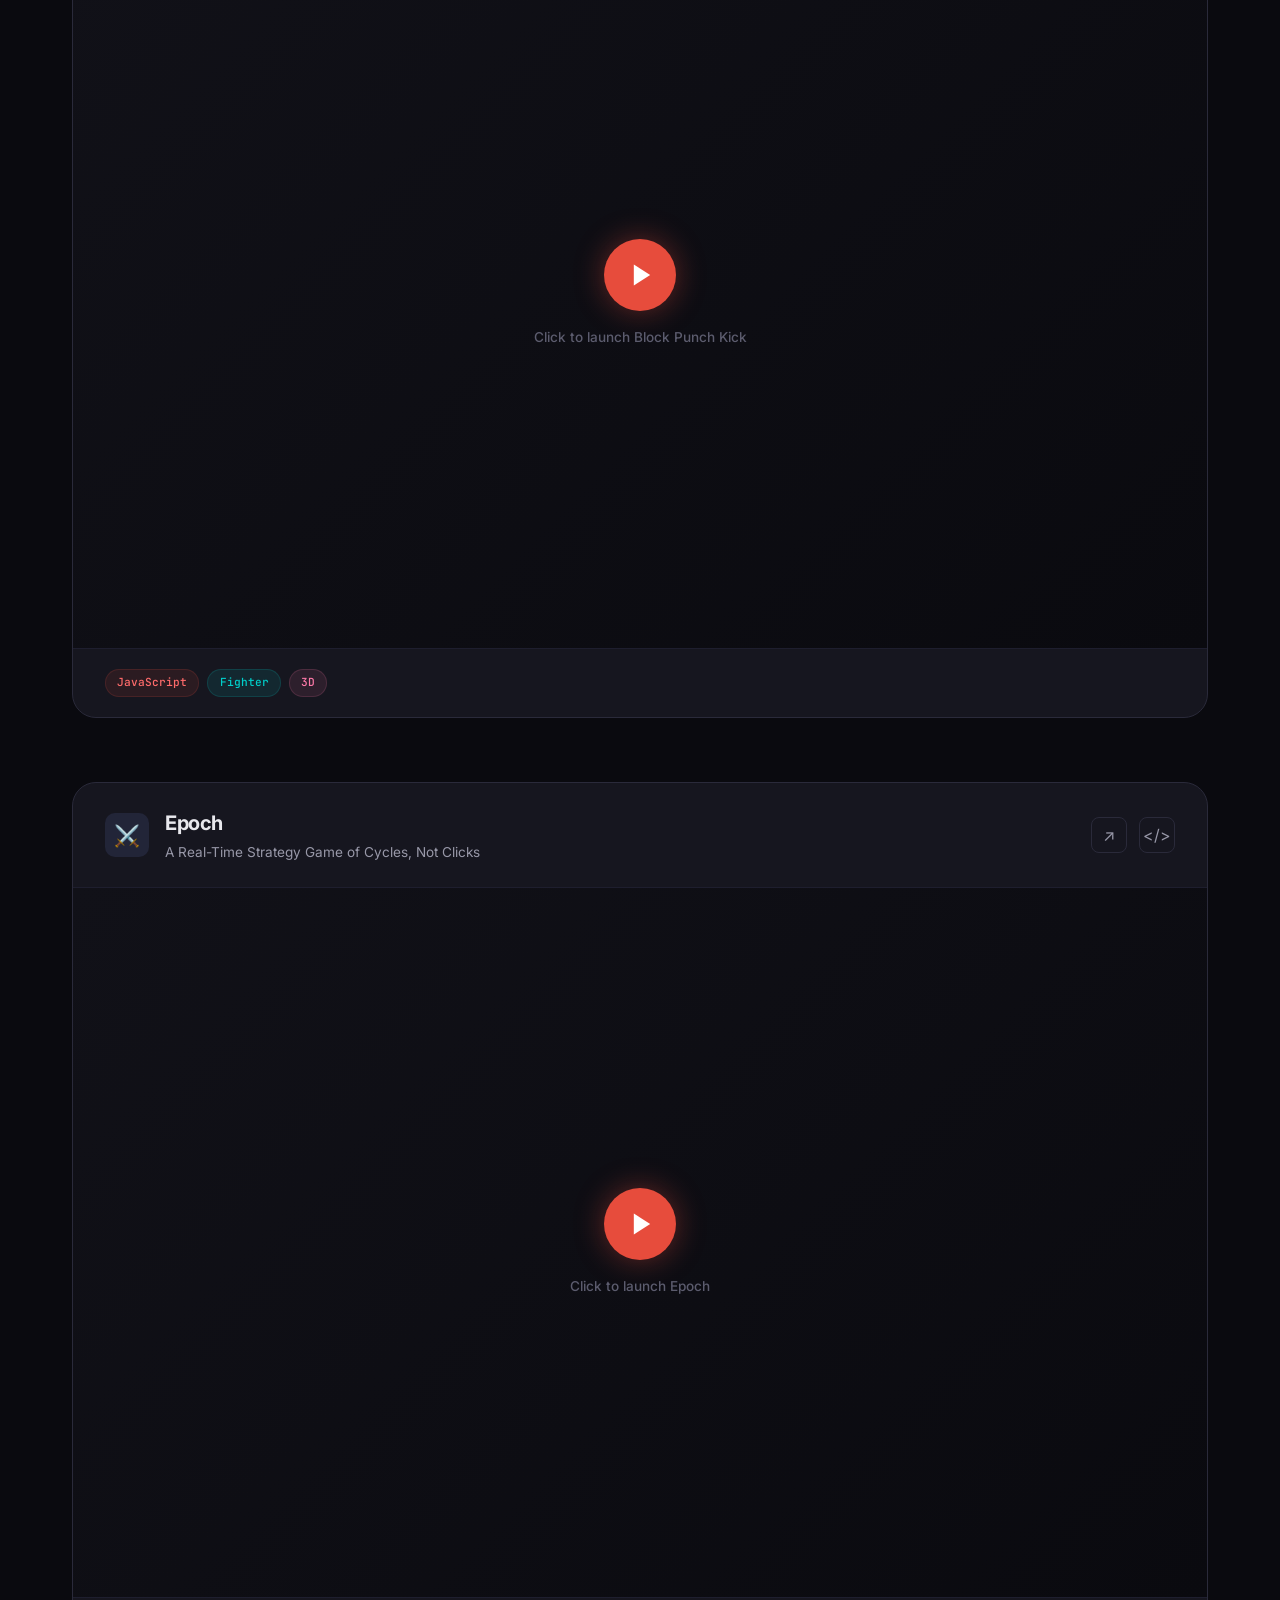
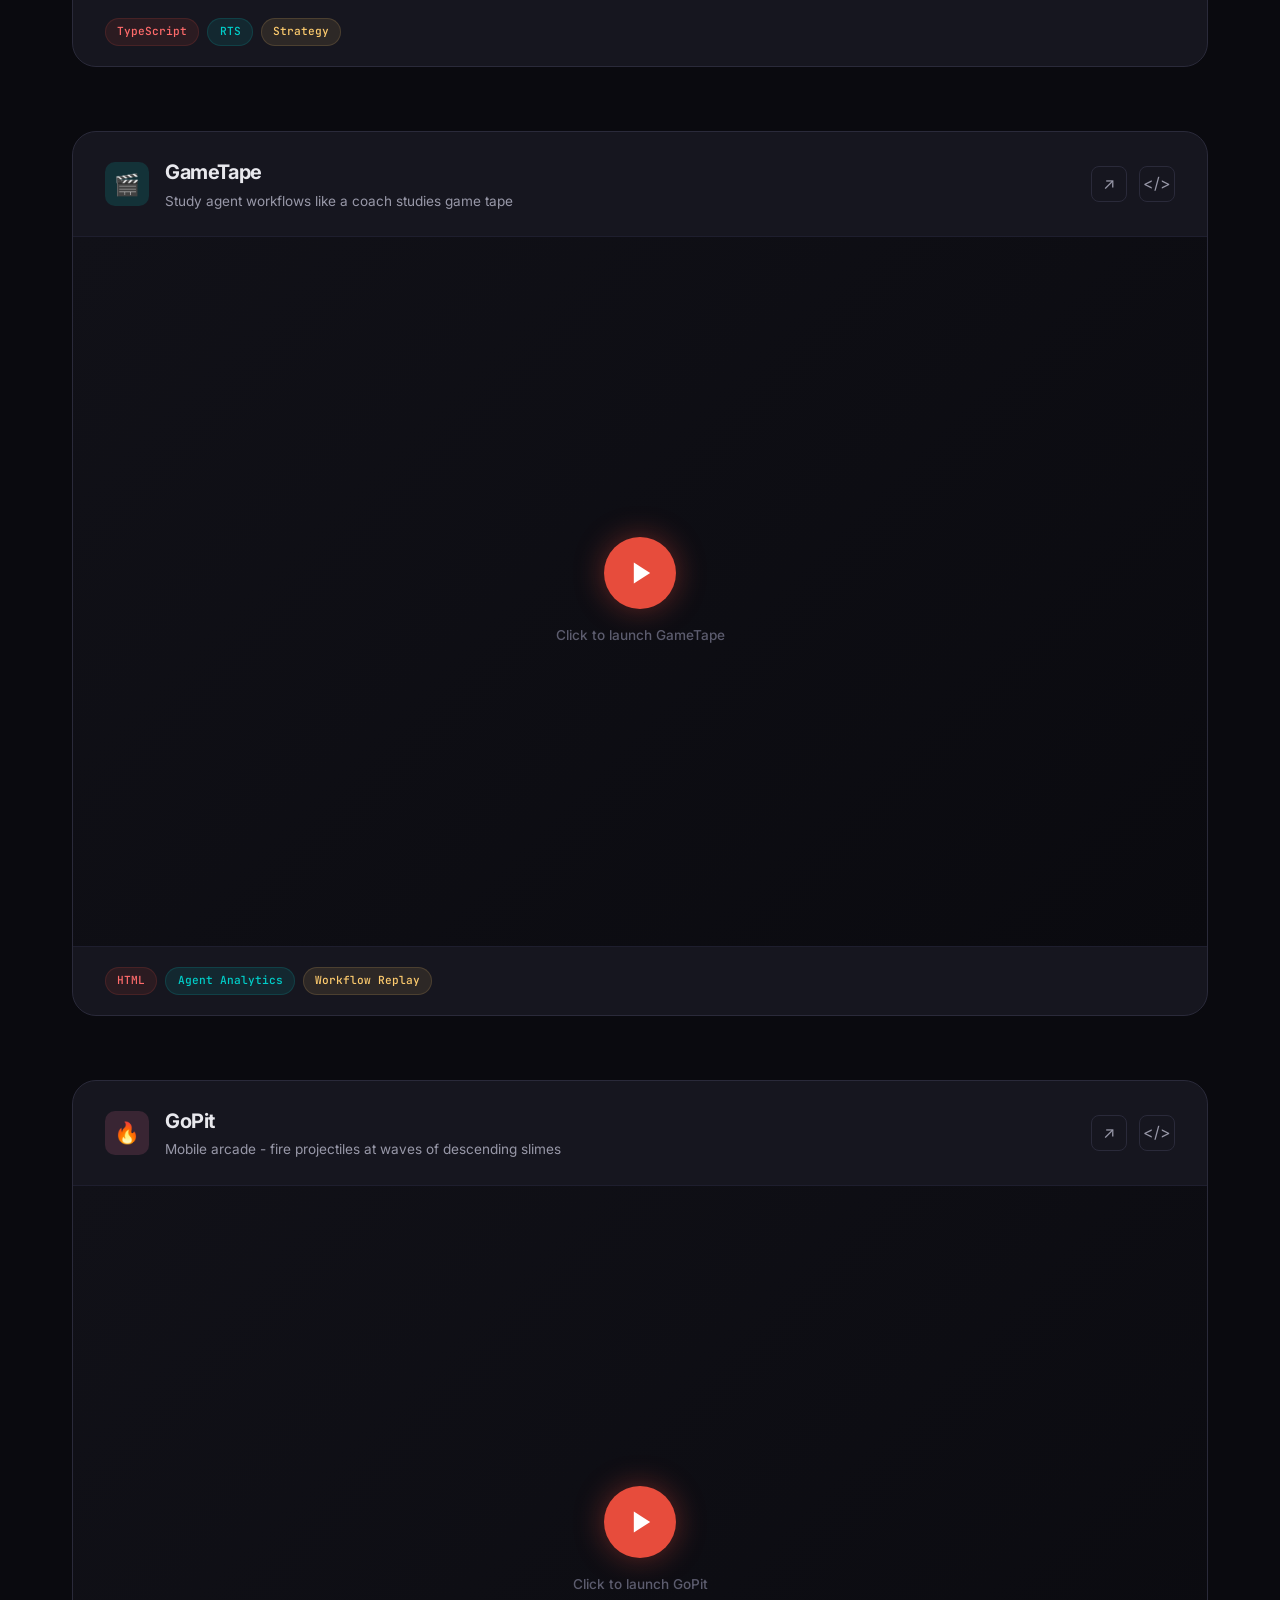
==== commit c1a3b95e: "Refresh playable project catalog" ====
--- a/index.html
+++ b/index.html
@@ -57,11 +57,11 @@
       </p>
       <div class="hero-stats">
         <div class="hero-stat">
-          <div class="hero-stat-number" data-count="47">0</div>
+          <div class="hero-stat-number" data-count="50">0</div>
           <div class="hero-stat-label">Projects</div>
         </div>
         <div class="hero-stat">
-          <div class="hero-stat-number" data-count="26">0</div>
+          <div class="hero-stat-number" data-count="29">0</div>
           <div class="hero-stat-label">Playable</div>
         </div>
         <div class="hero-stat">
@@ -88,6 +88,90 @@
     </div>
 
     <div class="playable-grid">
+
+      <!-- PoleLine -->
+      <div class="playable-card" data-url="https://pole-line.vercel.app">
+        <div class="playable-card-header">
+          <div class="playable-card-info">
+            <div class="playable-card-icon" style="background: rgba(231, 76, 60, 0.15);">&#x1F3CE;&#xFE0F;</div>
+            <div>
+              <div class="playable-card-title">PoleLine</div>
+              <div class="playable-card-tagline">Draw a racing line around real F1 circuits, then chase pole position</div>
+            </div>
+          </div>
+          <div class="playable-card-actions">
+            <a href="https://pole-line.vercel.app" target="_blank" rel="noopener" class="btn-icon" title="Open in new tab">&#x2197;</a>
+            <a href="https://github.com/Randroids-Dojo/PoleLine" target="_blank" rel="noopener" class="btn-icon" title="Source code">&lt;/&gt;</a>
+          </div>
+        </div>
+        <div class="playable-card-embed">
+          <div class="embed-placeholder" onclick="loadEmbed(this)">
+            <div class="play-btn"><svg viewBox="0 0 24 24"><polygon points="5,3 19,12 5,21"/></svg></div>
+            <span class="embed-label">Click to launch PoleLine</span>
+          </div>
+        </div>
+        <div class="playable-card-footer">
+          <span class="tech-tag">TypeScript</span>
+          <span class="tech-tag teal">Racing</span>
+          <span class="tech-tag gold">Leaderboard</span>
+        </div>
+      </div>
+
+      <!-- Joker's Run -->
+      <div class="playable-card" data-url="https://jokers-run-arcade.vercel.app">
+        <div class="playable-card-header">
+          <div class="playable-card-info">
+            <div class="playable-card-icon" style="background: rgba(52, 152, 219, 0.15);">&#x2708;&#xFE0F;</div>
+            <div>
+              <div class="playable-card-title">Joker's Run</div>
+              <div class="playable-card-tagline">Launch from the carrier and stop enemy scouts in arcade flight combat</div>
+            </div>
+          </div>
+          <div class="playable-card-actions">
+            <a href="https://jokers-run-arcade.vercel.app" target="_blank" rel="noopener" class="btn-icon" title="Open in new tab">&#x2197;</a>
+            <a href="https://github.com/Randroids-Dojo/JokersRunArcade" target="_blank" rel="noopener" class="btn-icon" title="Source code">&lt;/&gt;</a>
+          </div>
+        </div>
+        <div class="playable-card-embed">
+          <div class="embed-placeholder" onclick="loadEmbed(this)">
+            <div class="play-btn"><svg viewBox="0 0 24 24"><polygon points="5,3 19,12 5,21"/></svg></div>
+            <span class="embed-label">Click to launch Joker's Run</span>
+          </div>
+        </div>
+        <div class="playable-card-footer">
+          <span class="tech-tag">TypeScript</span>
+          <span class="tech-tag teal">Flight Combat</span>
+          <span class="tech-tag pink">Three.js</span>
+        </div>
+      </div>
+
+      <!-- Money Inc. -->
+      <div class="playable-card" data-url="https://money-inc-dev.vercel.app">
+        <div class="playable-card-header">
+          <div class="playable-card-info">
+            <div class="playable-card-icon" style="background: rgba(46, 204, 113, 0.15);">&#x1F3E6;</div>
+            <div>
+              <div class="playable-card-title">Money Inc.</div>
+              <div class="playable-card-tagline">Steer a simulated banking economy through booms, crises, and bank runs</div>
+            </div>
+          </div>
+          <div class="playable-card-actions">
+            <a href="https://money-inc-dev.vercel.app" target="_blank" rel="noopener" class="btn-icon" title="Open in new tab">&#x2197;</a>
+            <a href="https://github.com/Randroids-Dojo/Money-Inc" target="_blank" rel="noopener" class="btn-icon" title="Source code">&lt;/&gt;</a>
+          </div>
+        </div>
+        <div class="playable-card-embed">
+          <div class="embed-placeholder" onclick="loadEmbed(this)">
+            <div class="play-btn"><svg viewBox="0 0 24 24"><polygon points="5,3 19,12 5,21"/></svg></div>
+            <span class="embed-label">Click to launch Money Inc.</span>
+          </div>
+        </div>
+        <div class="playable-card-footer">
+          <span class="tech-tag">TypeScript</span>
+          <span class="tech-tag teal">Management Sim</span>
+          <span class="tech-tag gold">Economy</span>
+        </div>
+      </div>
 
       <!-- Animal Sounds -->
       <div class="playable-card" data-url="https://animal-sounds-beta.vercel.app">
@@ -1104,7 +1188,7 @@
         <div class="story-card-glow"></div>
         <div class="story-card-header">
           <div class="story-card-icon" style="background: rgba(53, 114, 165, 0.15);">&#x1F3AD;</div>
-          <div class="story-card-stars">&#9733; 38</div>
+          <div class="story-card-stars">&#9733; 39</div>
         </div>
         <h3>PlayGodot</h3>
         <p class="story-card-narrative">
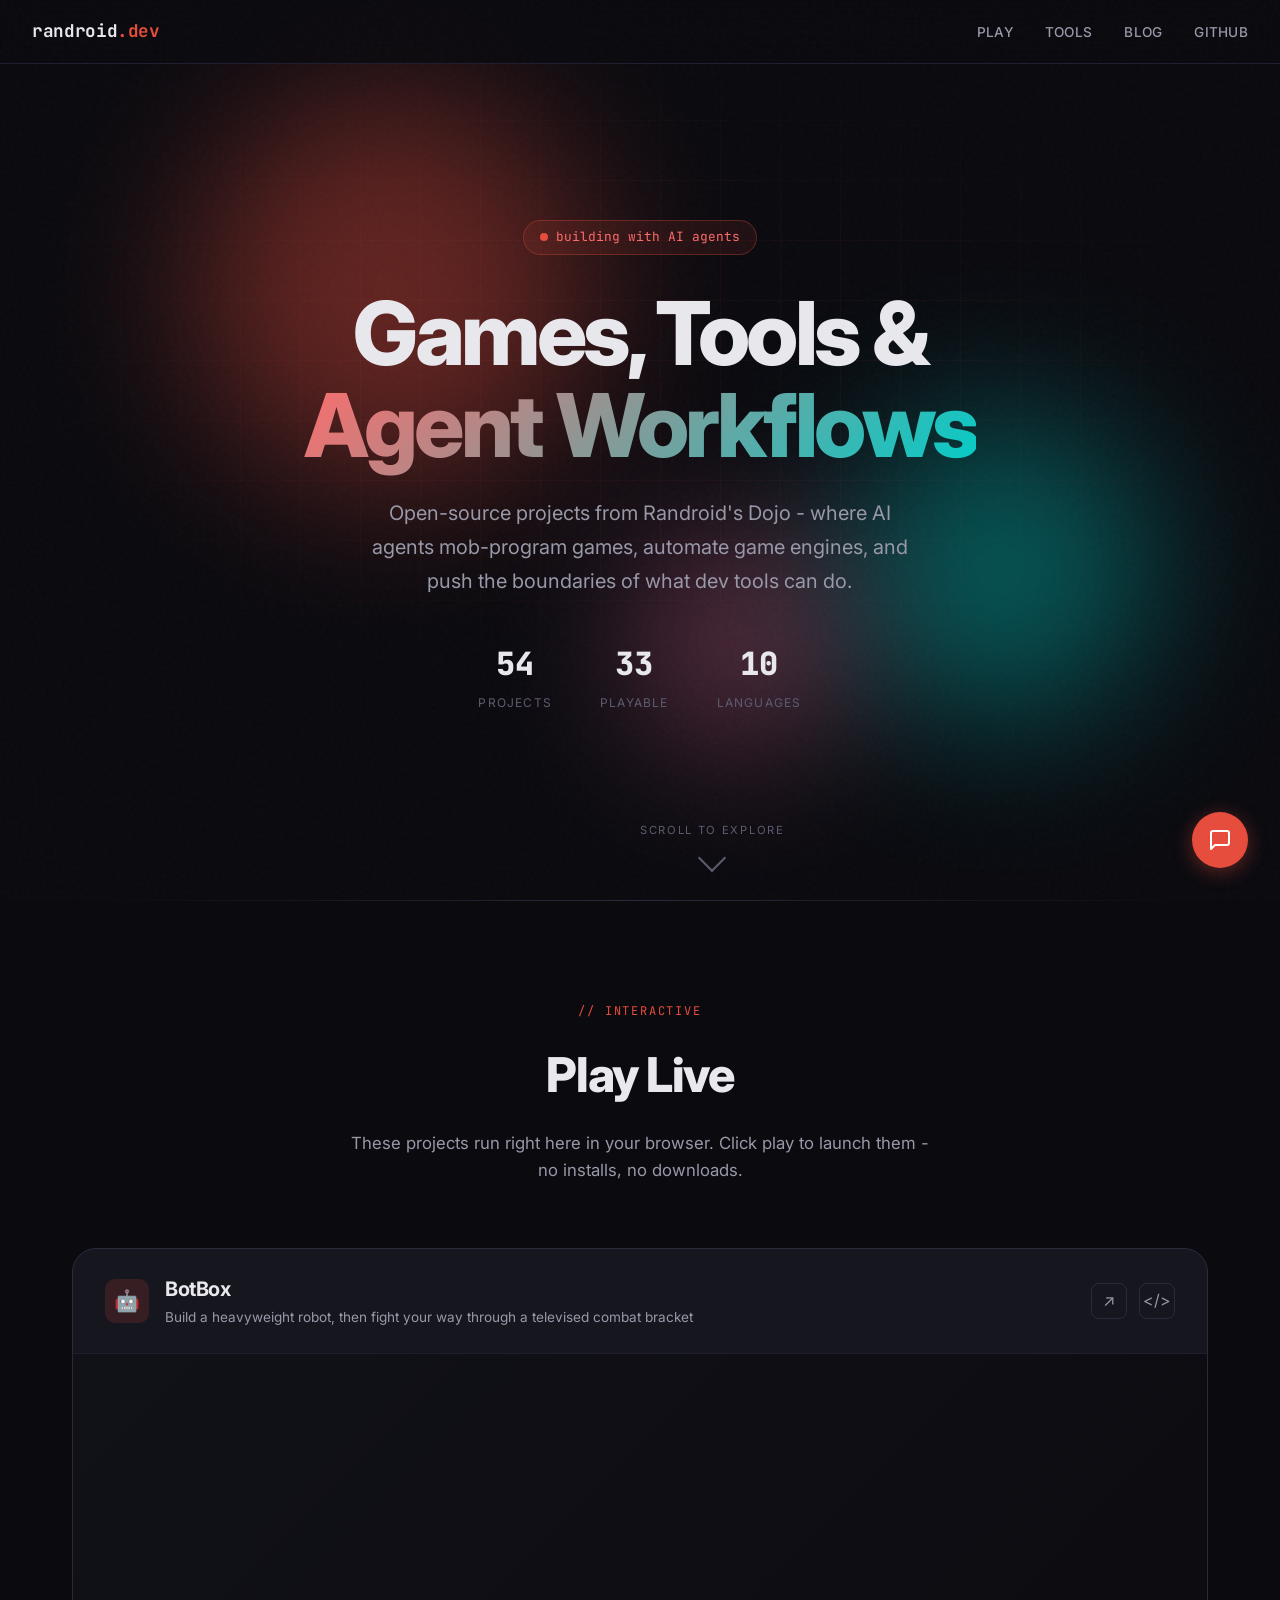
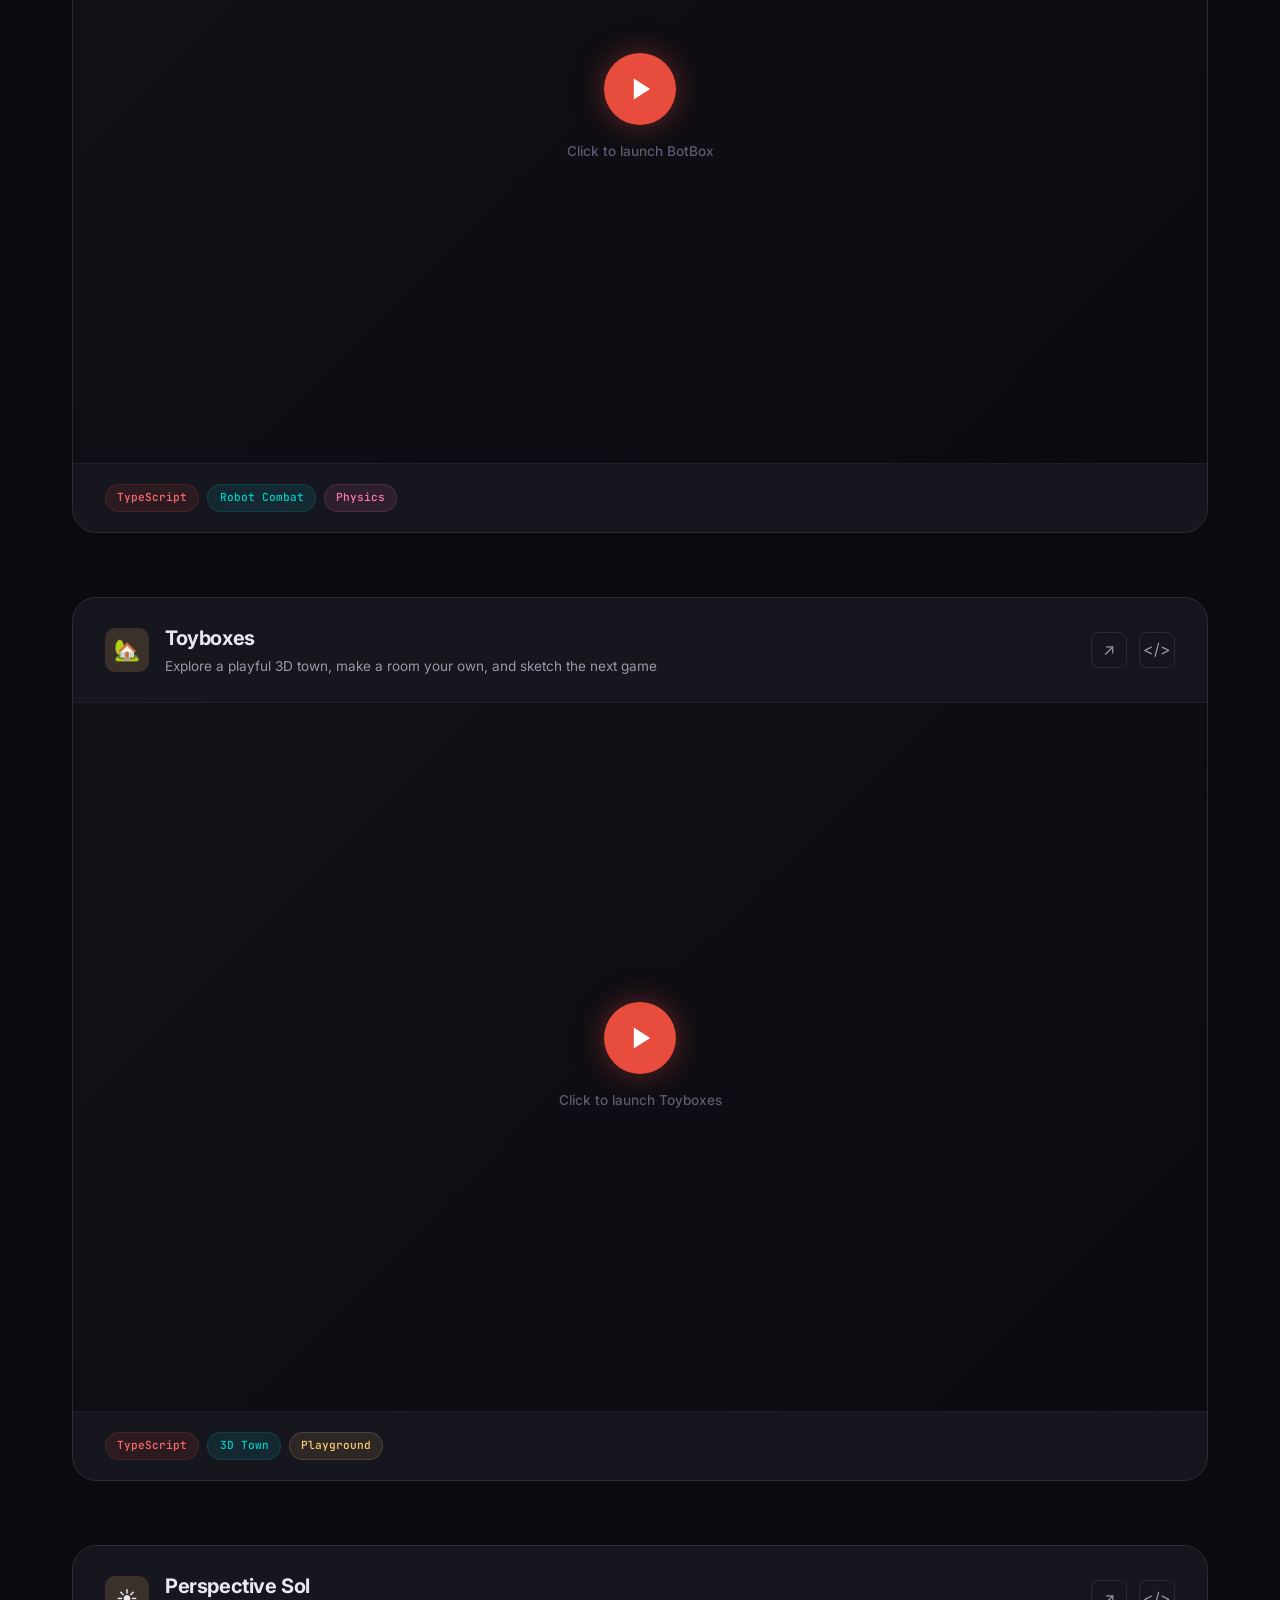
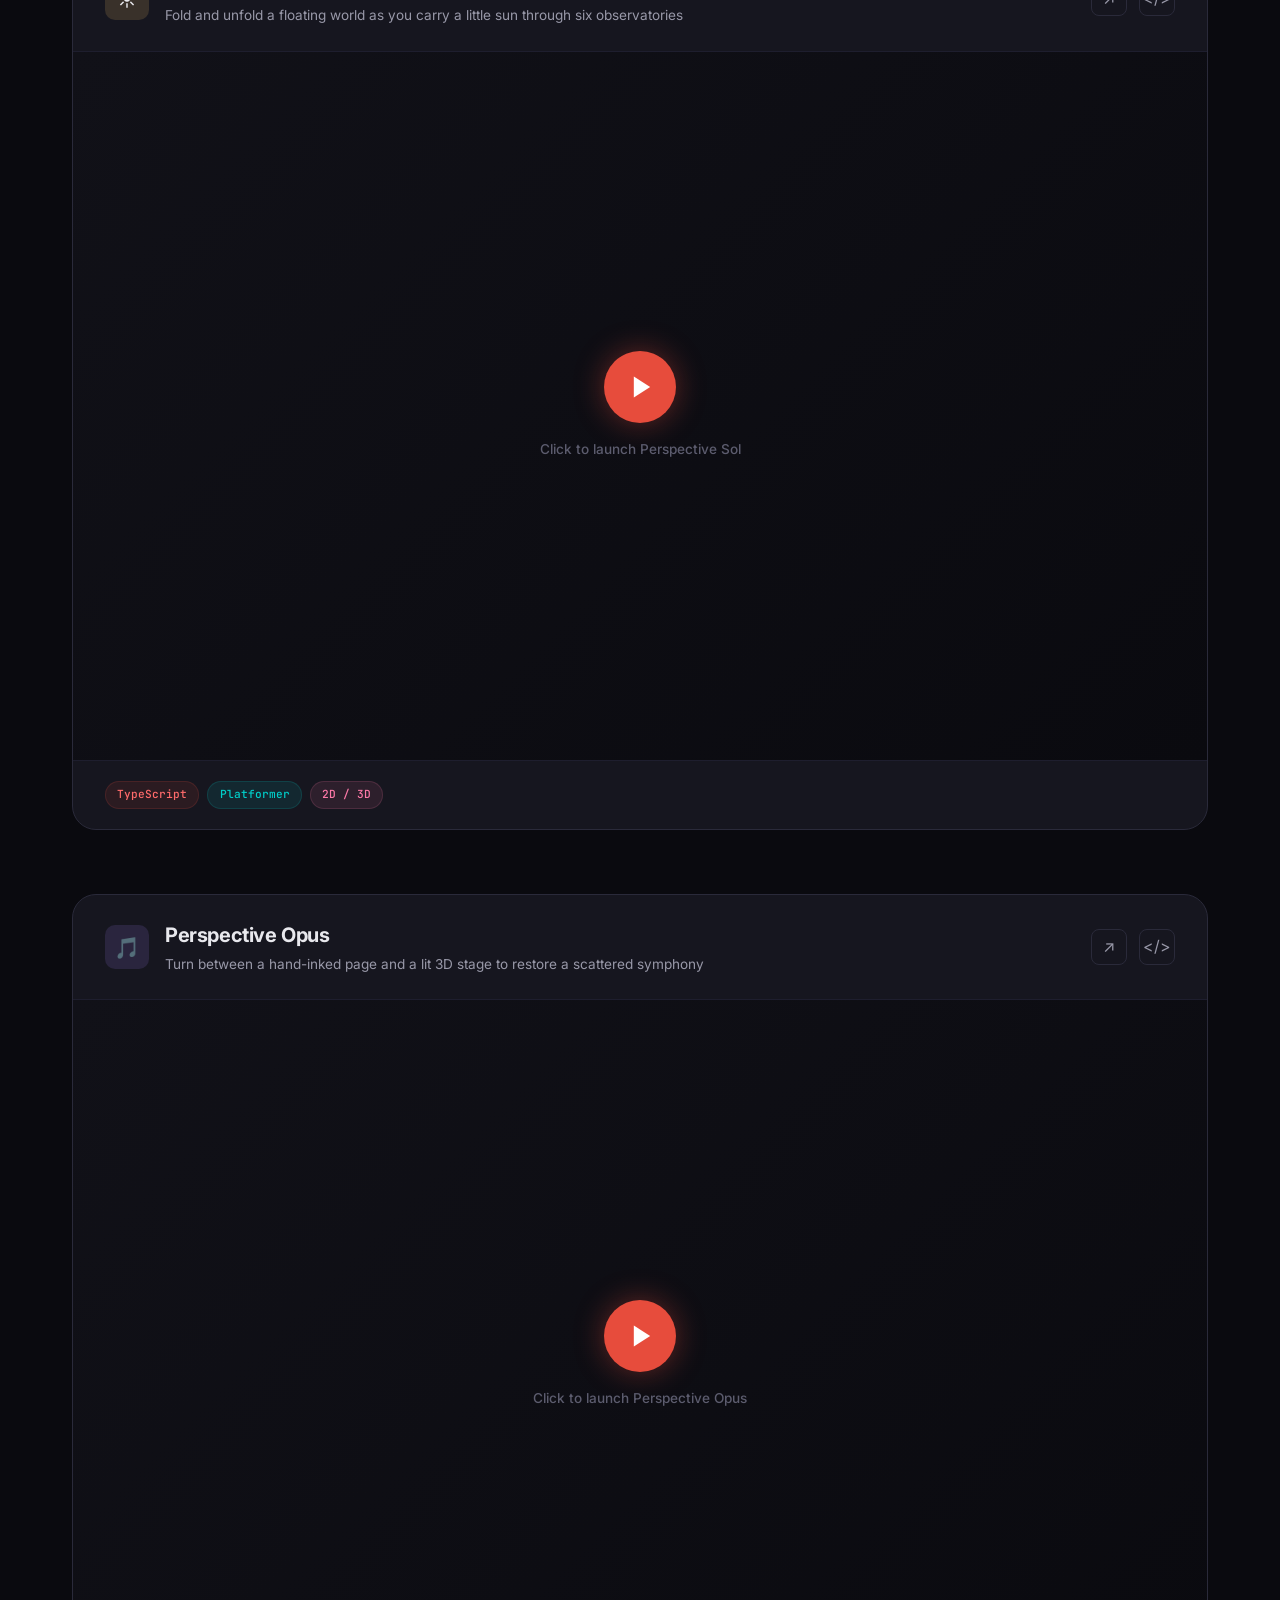
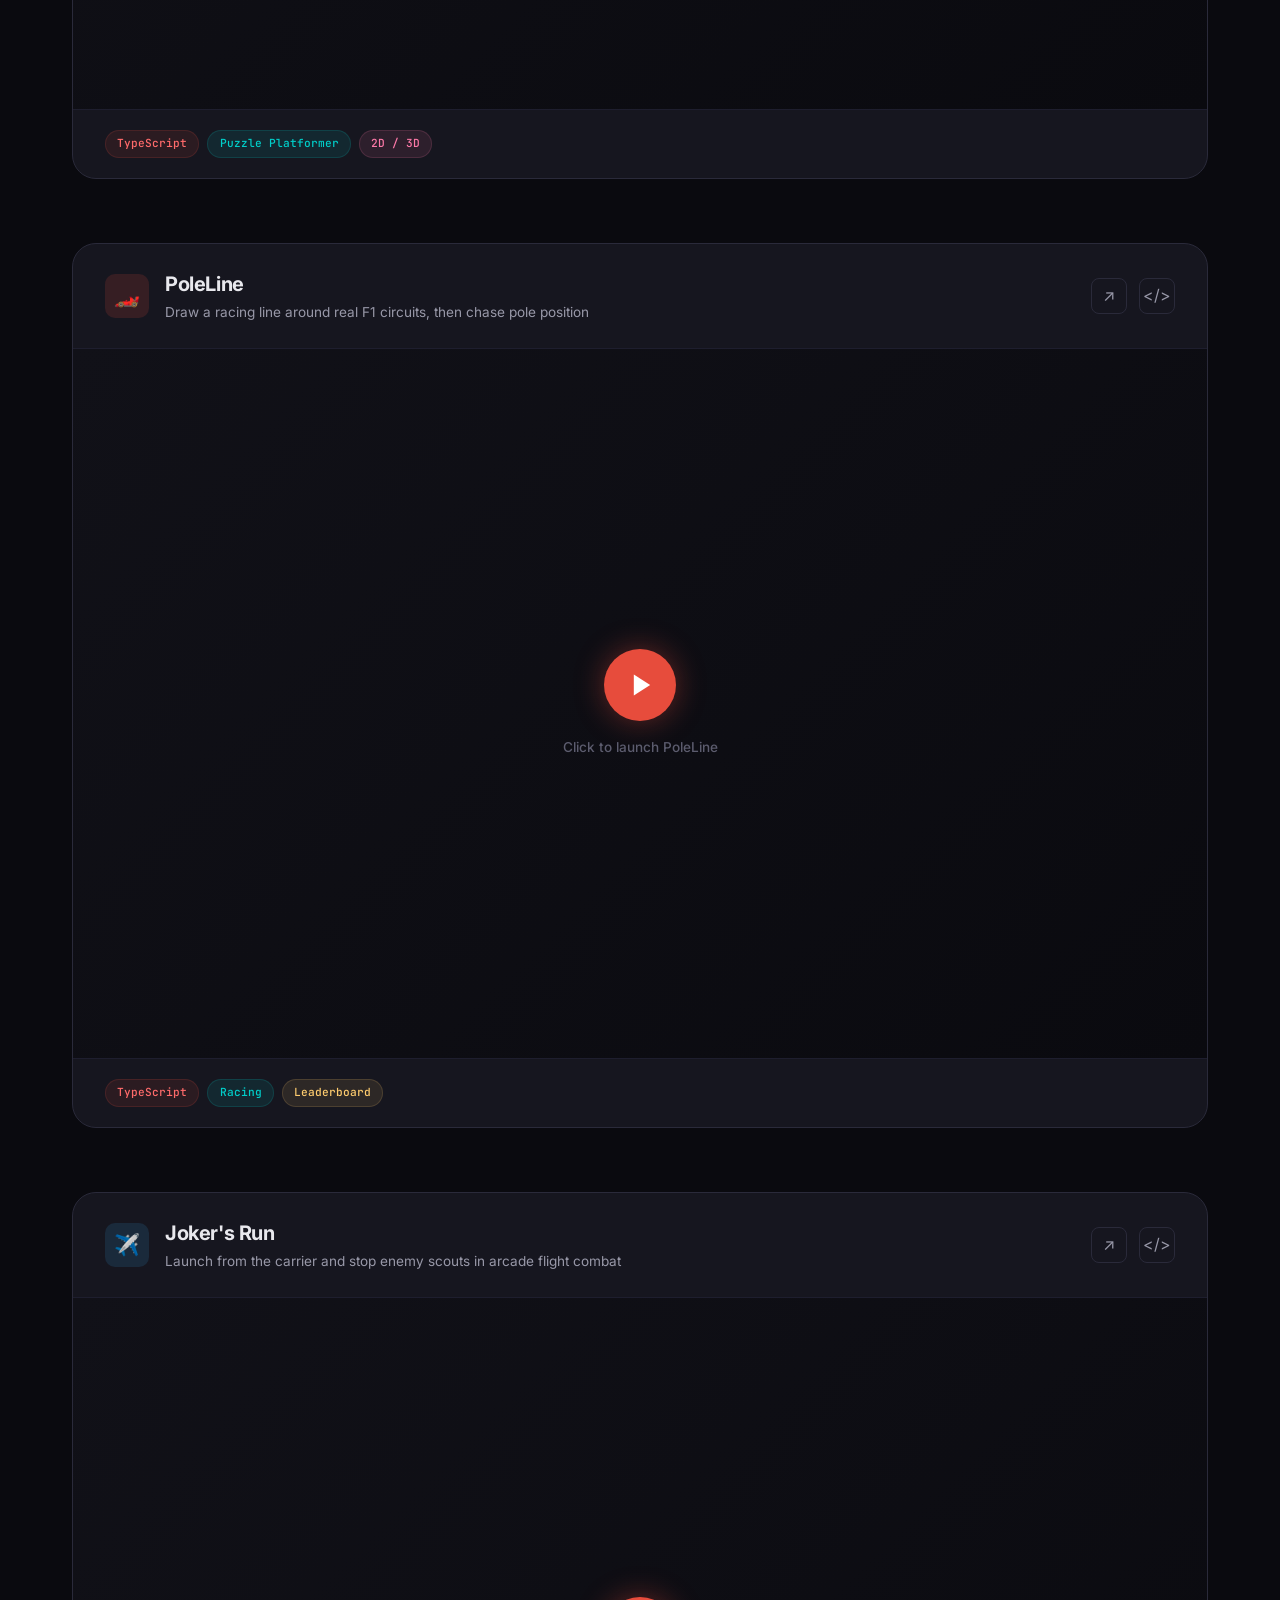
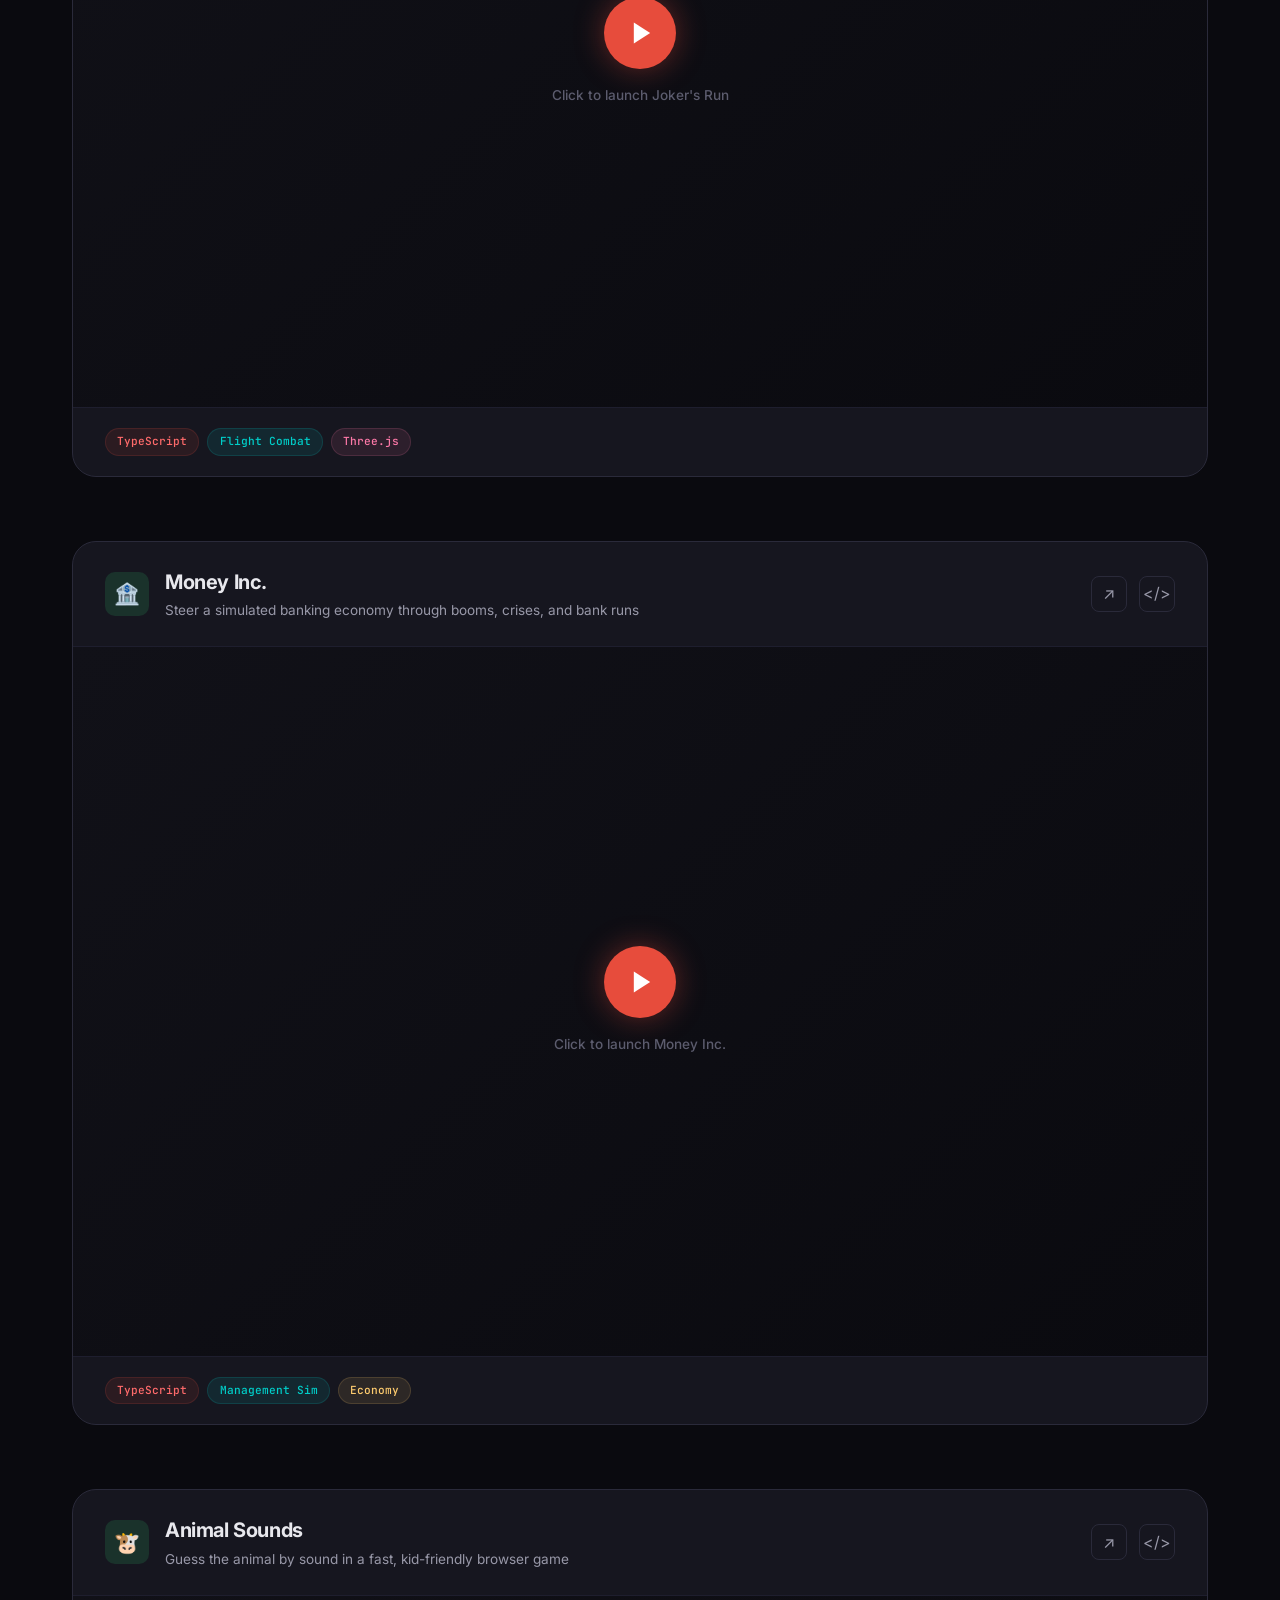
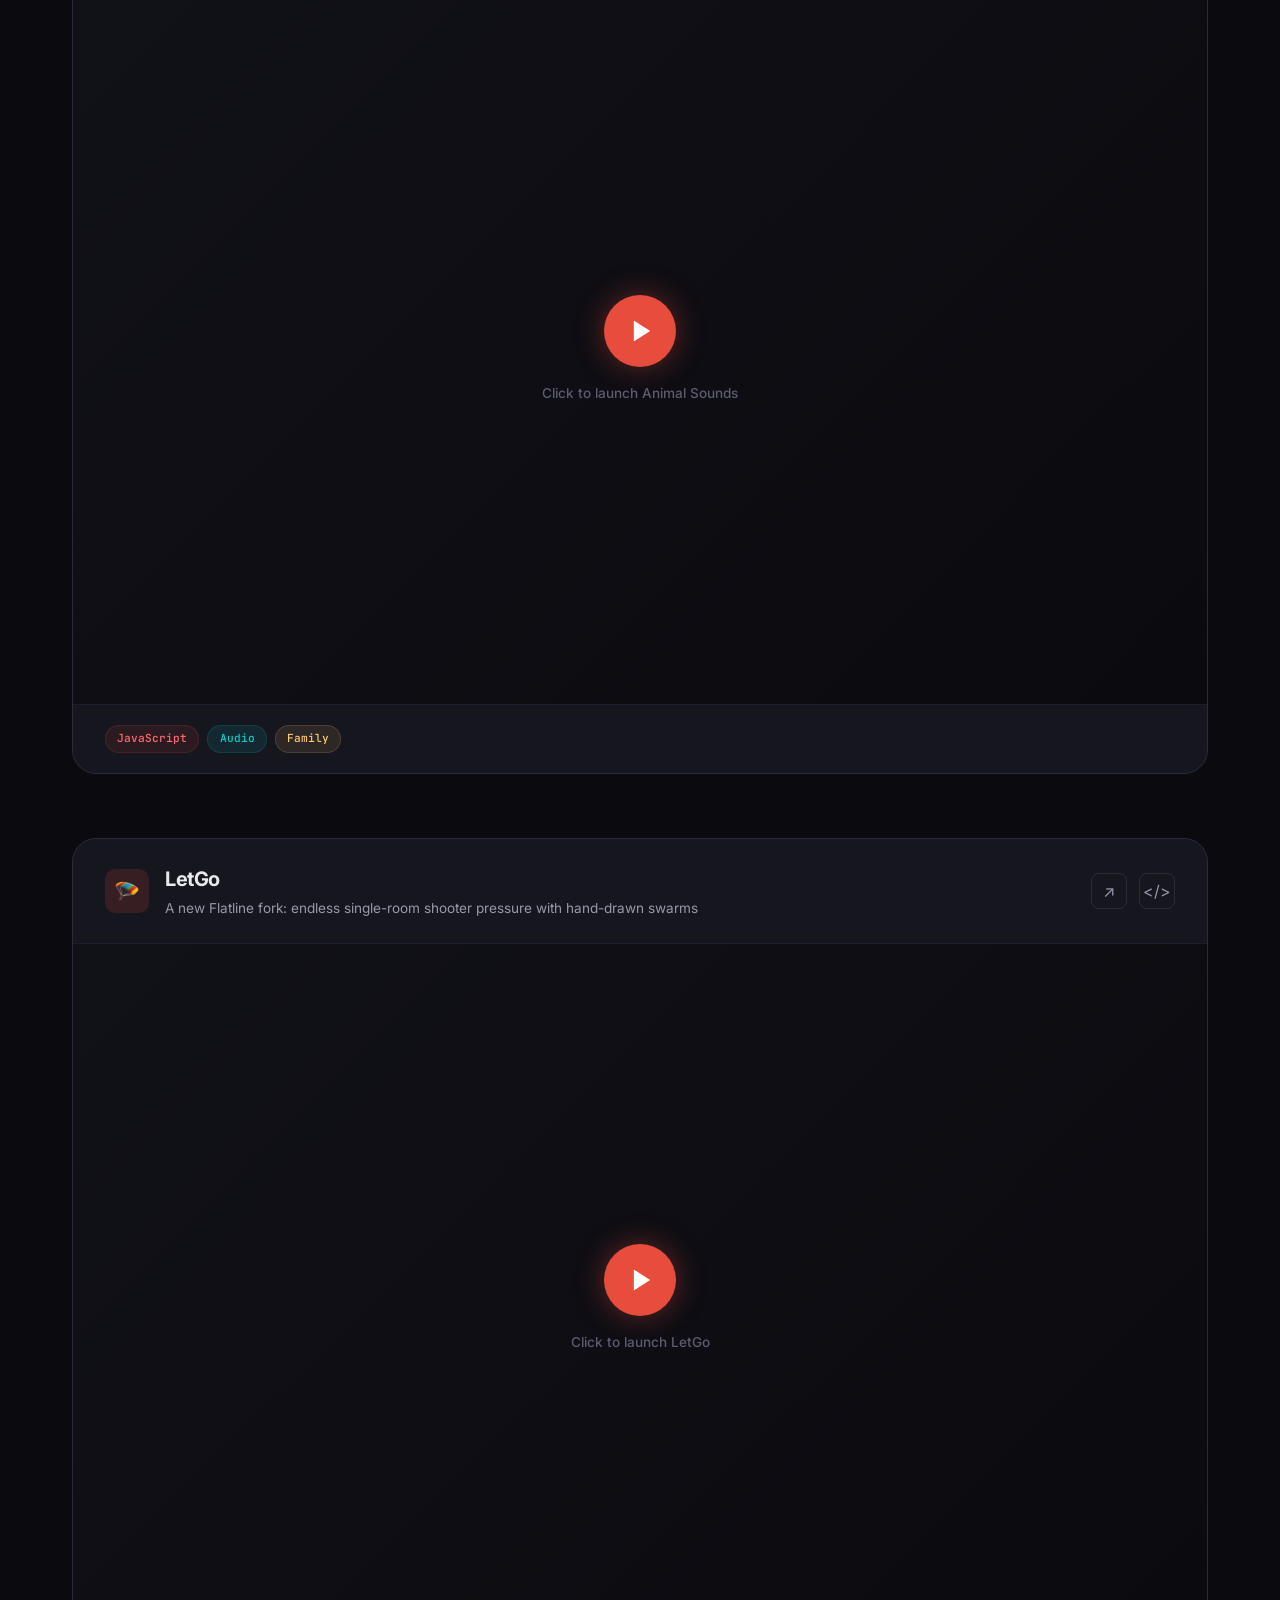
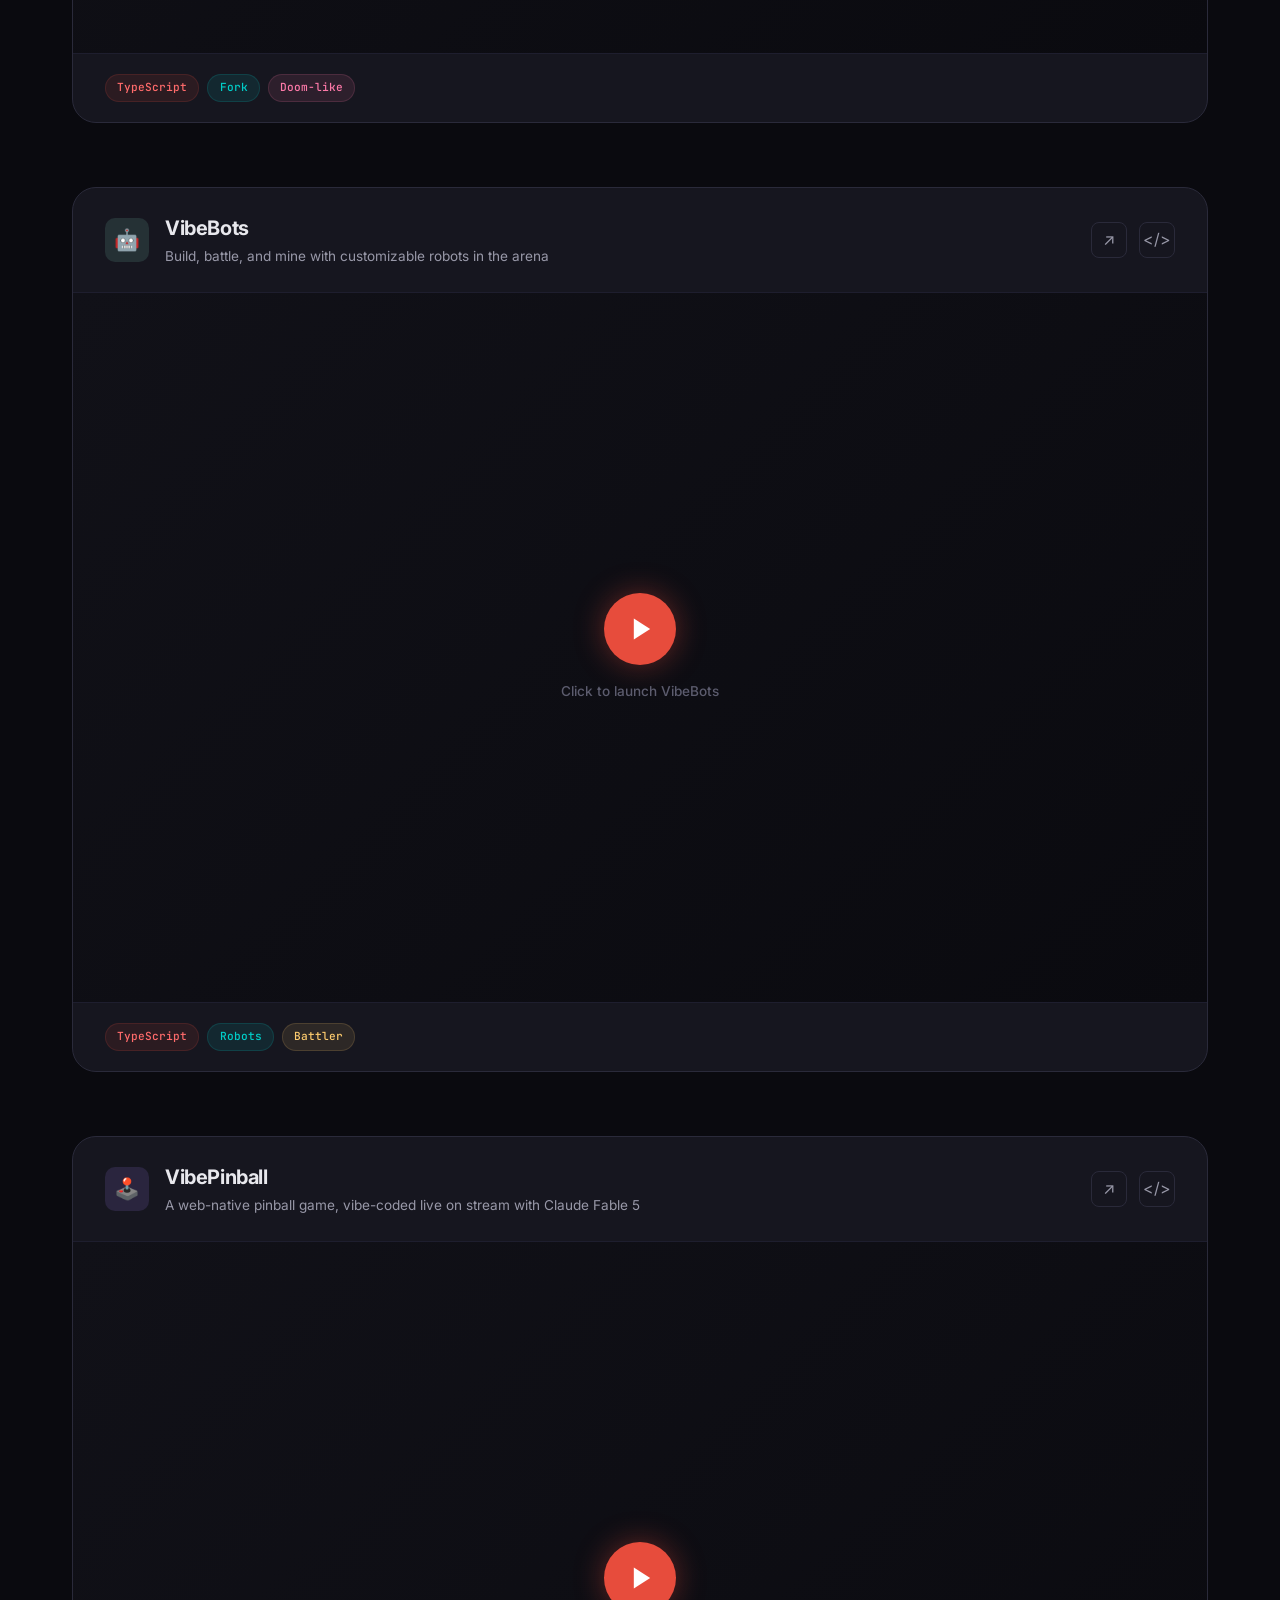
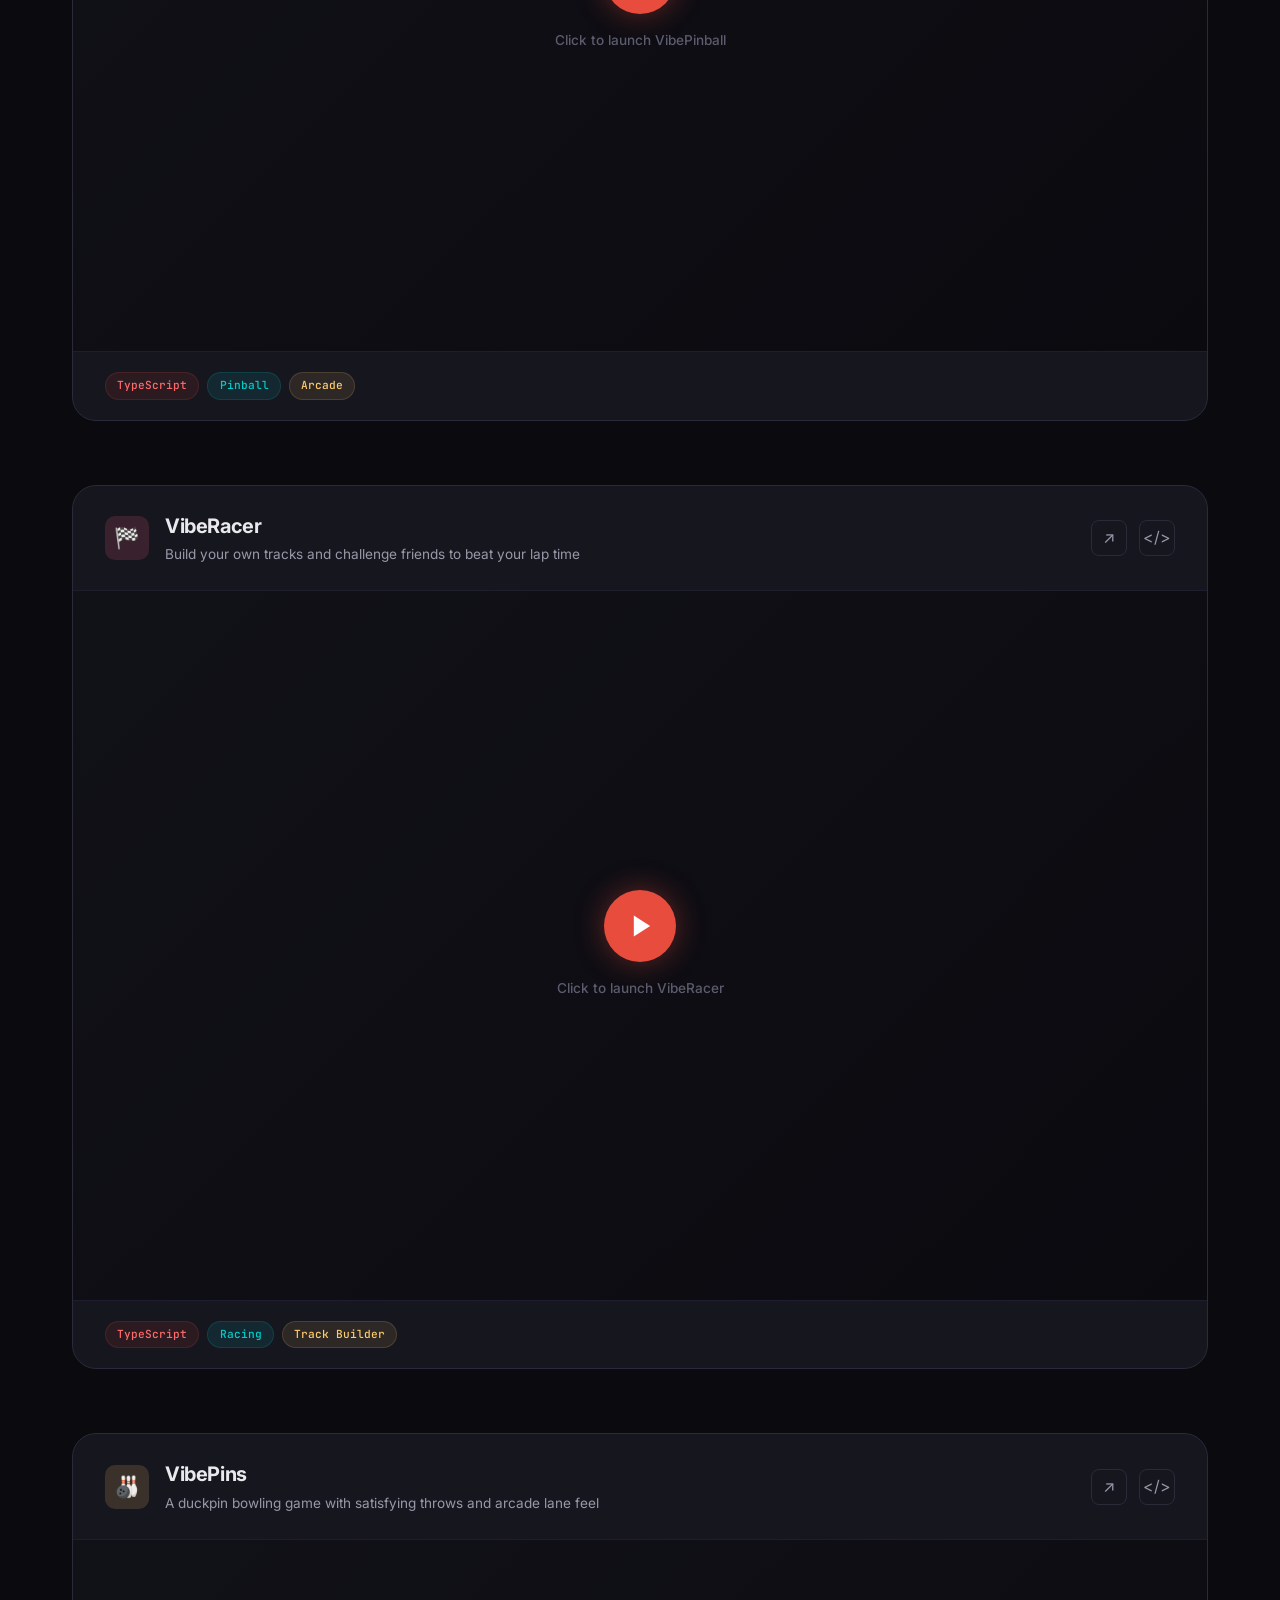
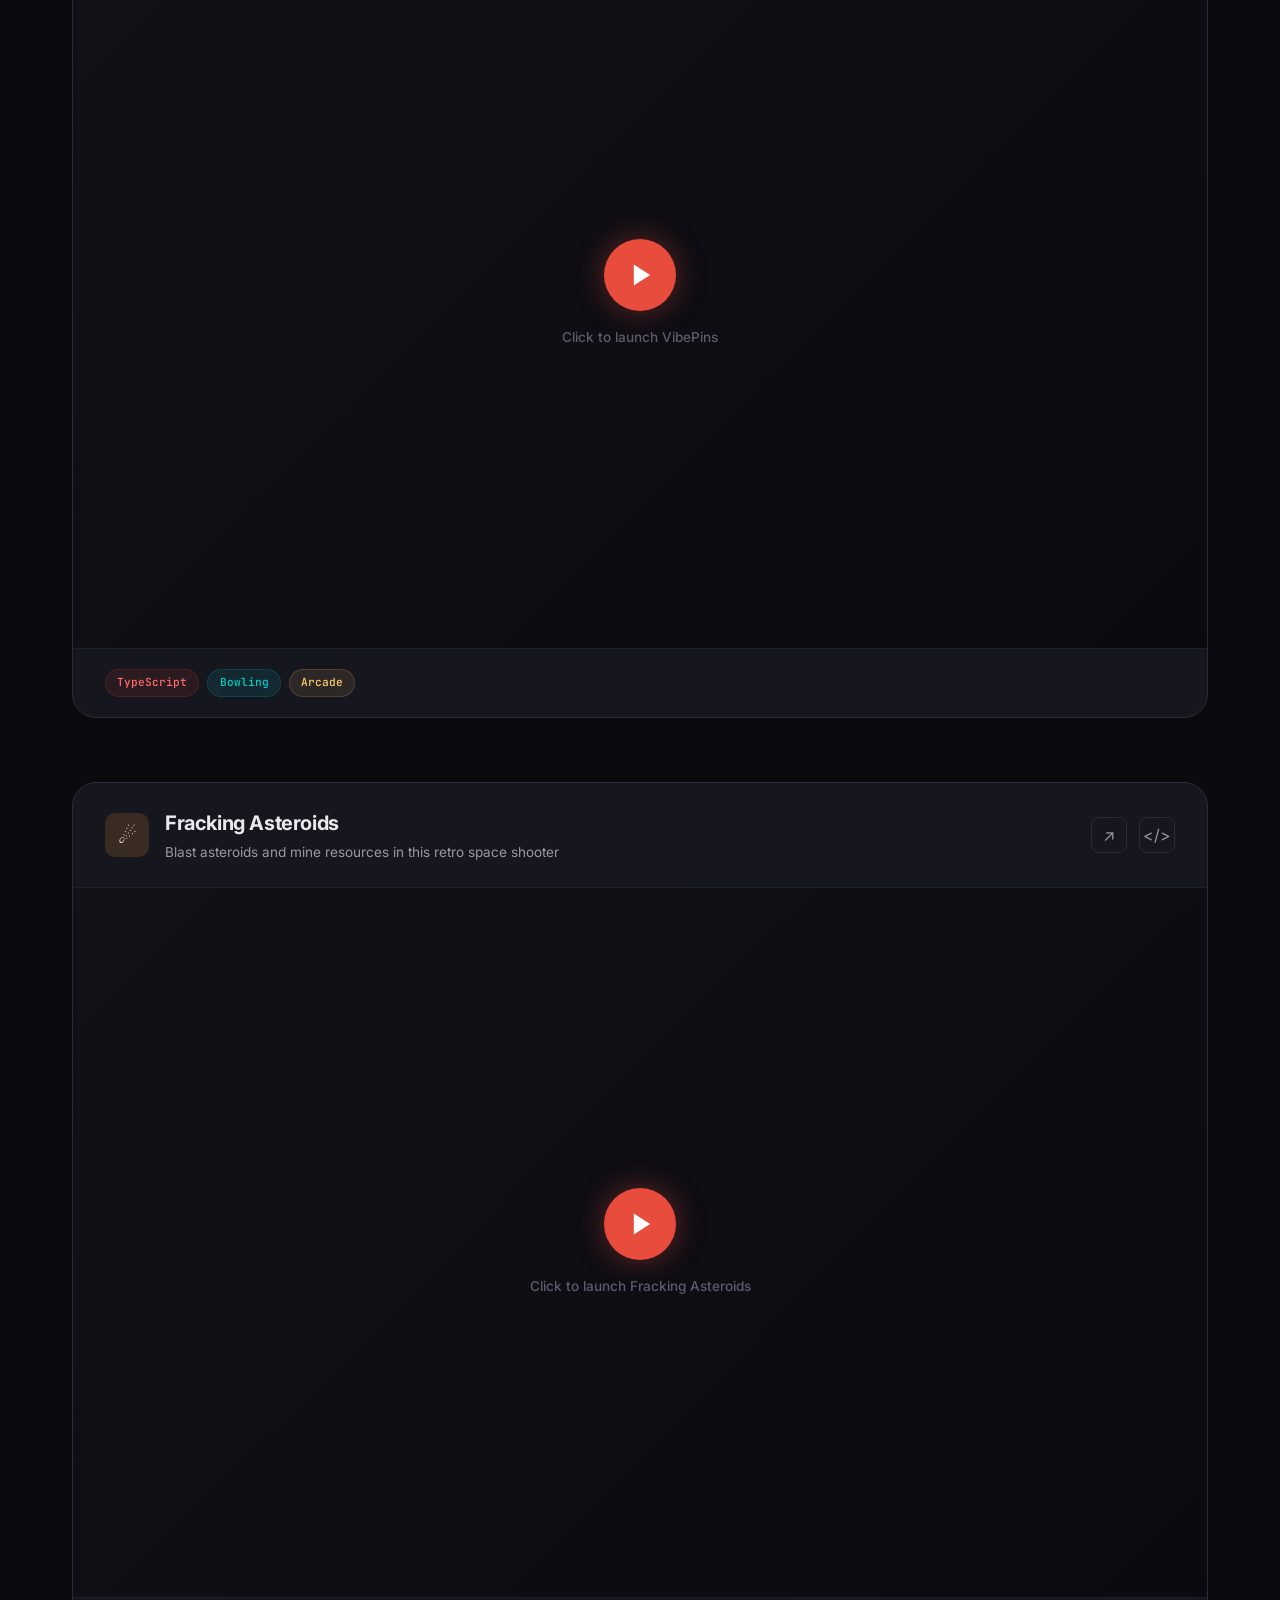
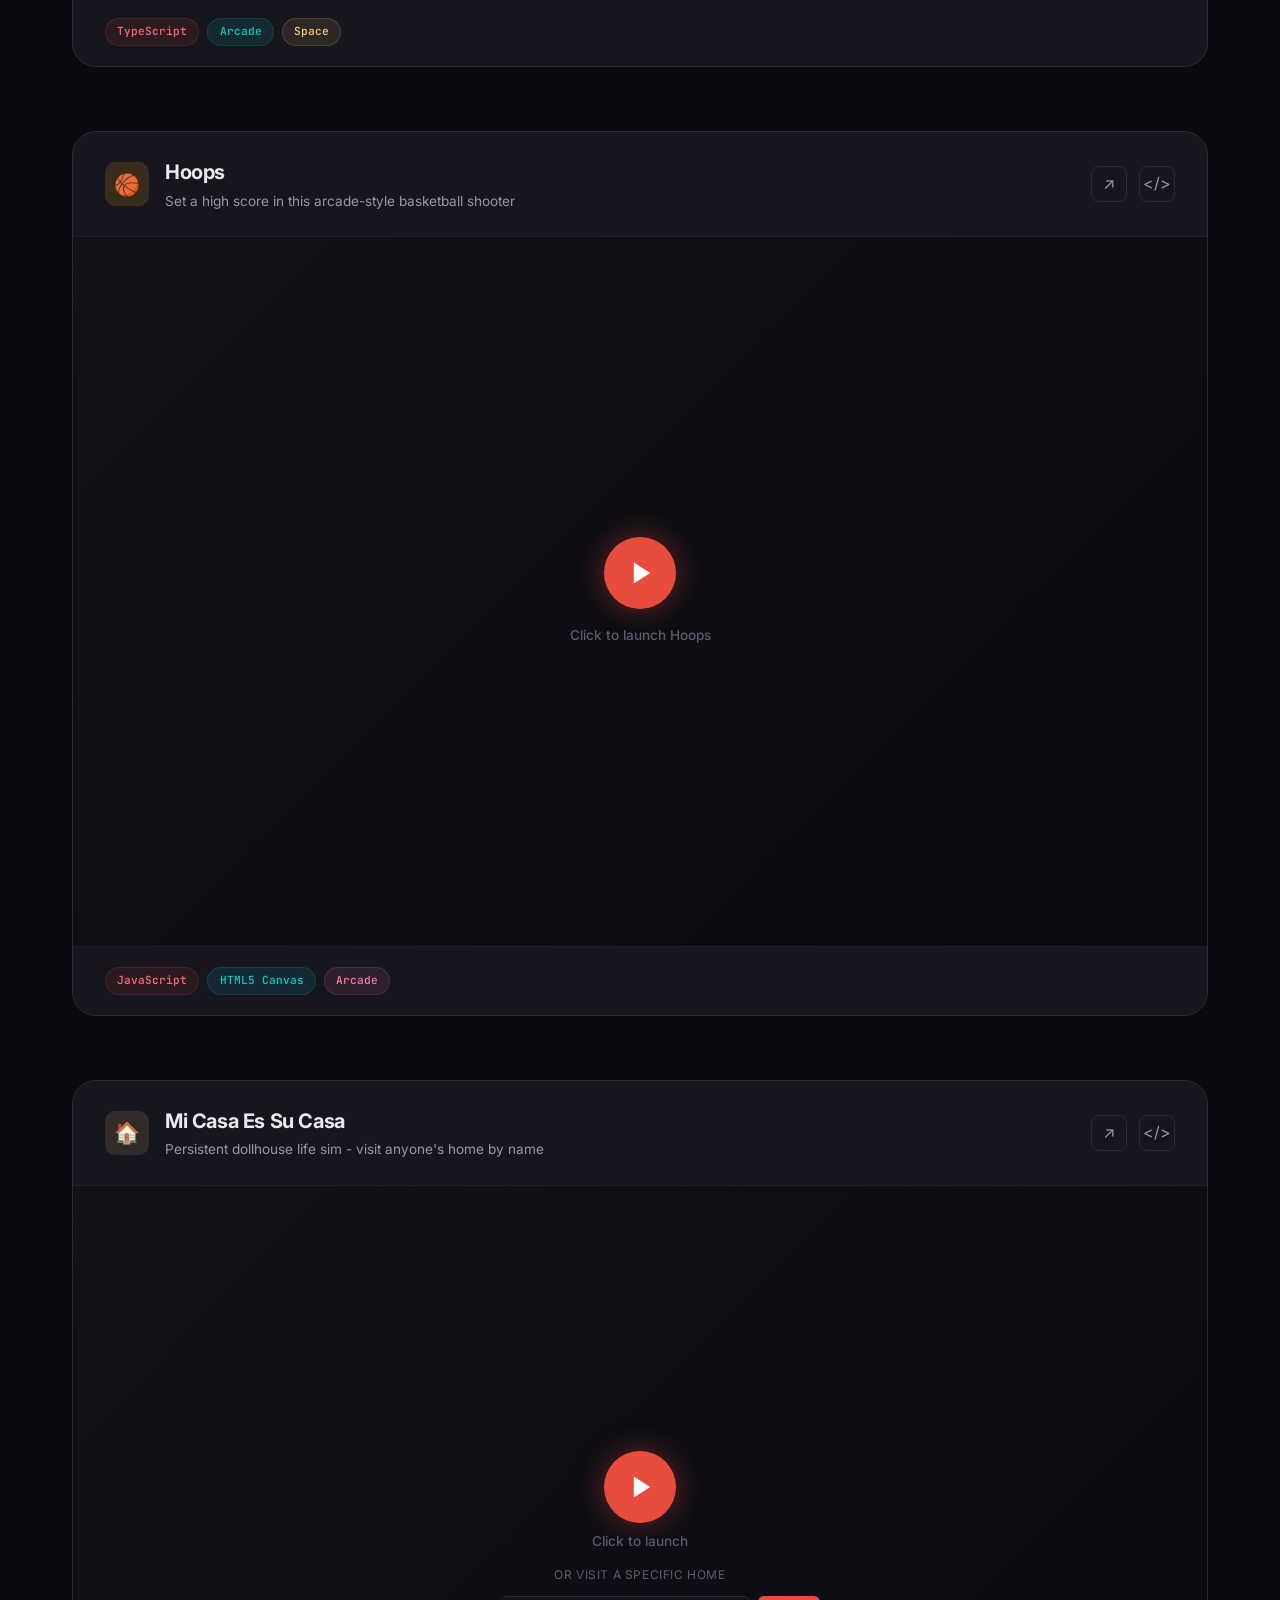
==== commit 371ef117: "Refresh playable project catalog" ====
--- a/index.html
+++ b/index.html
@@ -57,11 +57,11 @@
       </p>
       <div class="hero-stats">
         <div class="hero-stat">
-          <div class="hero-stat-number" data-count="50">0</div>
+          <div class="hero-stat-number" data-count="54">0</div>
           <div class="hero-stat-label">Projects</div>
         </div>
         <div class="hero-stat">
-          <div class="hero-stat-number" data-count="29">0</div>
+          <div class="hero-stat-number" data-count="33">0</div>
           <div class="hero-stat-label">Playable</div>
         </div>
         <div class="hero-stat">
@@ -88,6 +88,118 @@
     </div>
 
     <div class="playable-grid">
+
+      <!-- BotBox -->
+      <div class="playable-card" data-url="https://botbox-game.vercel.app">
+        <div class="playable-card-header">
+          <div class="playable-card-info">
+            <div class="playable-card-icon" style="background: rgba(231, 76, 60, 0.15);">&#x1F916;</div>
+            <div>
+              <div class="playable-card-title">BotBox</div>
+              <div class="playable-card-tagline">Build a heavyweight robot, then fight your way through a televised combat bracket</div>
+            </div>
+          </div>
+          <div class="playable-card-actions">
+            <a href="https://botbox-game.vercel.app" target="_blank" rel="noopener" class="btn-icon" title="Open in new tab">&#x2197;</a>
+            <a href="https://github.com/Randroids-Dojo/BotBox" target="_blank" rel="noopener" class="btn-icon" title="Source code">&lt;/&gt;</a>
+          </div>
+        </div>
+        <div class="playable-card-embed">
+          <div class="embed-placeholder" onclick="loadEmbed(this)">
+            <div class="play-btn"><svg viewBox="0 0 24 24"><polygon points="5,3 19,12 5,21"/></svg></div>
+            <span class="embed-label">Click to launch BotBox</span>
+          </div>
+        </div>
+        <div class="playable-card-footer">
+          <span class="tech-tag">TypeScript</span>
+          <span class="tech-tag teal">Robot Combat</span>
+          <span class="tech-tag pink">Physics</span>
+        </div>
+      </div>
+
+      <!-- Toyboxes -->
+      <div class="playable-card" data-url="https://toyboxes.games">
+        <div class="playable-card-header">
+          <div class="playable-card-info">
+            <div class="playable-card-icon" style="background: rgba(253, 203, 110, 0.15);">&#x1F3E1;</div>
+            <div>
+              <div class="playable-card-title">Toyboxes</div>
+              <div class="playable-card-tagline">Explore a playful 3D town, make a room your own, and sketch the next game</div>
+            </div>
+          </div>
+          <div class="playable-card-actions">
+            <a href="https://toyboxes.games" target="_blank" rel="noopener" class="btn-icon" title="Open in new tab">&#x2197;</a>
+            <a href="https://github.com/Randroids-Dojo/Toyboxes" target="_blank" rel="noopener" class="btn-icon" title="Source code">&lt;/&gt;</a>
+          </div>
+        </div>
+        <div class="playable-card-embed">
+          <div class="embed-placeholder" onclick="loadEmbed(this)">
+            <div class="play-btn"><svg viewBox="0 0 24 24"><polygon points="5,3 19,12 5,21"/></svg></div>
+            <span class="embed-label">Click to launch Toyboxes</span>
+          </div>
+        </div>
+        <div class="playable-card-footer">
+          <span class="tech-tag">TypeScript</span>
+          <span class="tech-tag teal">3D Town</span>
+          <span class="tech-tag gold">Playground</span>
+        </div>
+      </div>
+
+      <!-- Perspective Sol -->
+      <div class="playable-card" data-url="https://perspective-sol.vercel.app">
+        <div class="playable-card-header">
+          <div class="playable-card-info">
+            <div class="playable-card-icon" style="background: rgba(253, 203, 110, 0.15);">&#x2600;&#xFE0F;</div>
+            <div>
+              <div class="playable-card-title">Perspective Sol</div>
+              <div class="playable-card-tagline">Fold and unfold a floating world as you carry a little sun through six observatories</div>
+            </div>
+          </div>
+          <div class="playable-card-actions">
+            <a href="https://perspective-sol.vercel.app" target="_blank" rel="noopener" class="btn-icon" title="Open in new tab">&#x2197;</a>
+            <a href="https://github.com/Randroids-Dojo/PerspectiveSol" target="_blank" rel="noopener" class="btn-icon" title="Source code">&lt;/&gt;</a>
+          </div>
+        </div>
+        <div class="playable-card-embed">
+          <div class="embed-placeholder" onclick="loadEmbed(this)">
+            <div class="play-btn"><svg viewBox="0 0 24 24"><polygon points="5,3 19,12 5,21"/></svg></div>
+            <span class="embed-label">Click to launch Perspective Sol</span>
+          </div>
+        </div>
+        <div class="playable-card-footer">
+          <span class="tech-tag">TypeScript</span>
+          <span class="tech-tag teal">Platformer</span>
+          <span class="tech-tag pink">2D / 3D</span>
+        </div>
+      </div>
+
+      <!-- Perspective Opus -->
+      <div class="playable-card" data-url="https://perspective-opus.vercel.app">
+        <div class="playable-card-header">
+          <div class="playable-card-info">
+            <div class="playable-card-icon" style="background: rgba(155, 120, 240, 0.15);">&#x1F3B5;</div>
+            <div>
+              <div class="playable-card-title">Perspective Opus</div>
+              <div class="playable-card-tagline">Turn between a hand-inked page and a lit 3D stage to restore a scattered symphony</div>
+            </div>
+          </div>
+          <div class="playable-card-actions">
+            <a href="https://perspective-opus.vercel.app" target="_blank" rel="noopener" class="btn-icon" title="Open in new tab">&#x2197;</a>
+            <a href="https://github.com/Randroids-Dojo/PerspectiveOpus" target="_blank" rel="noopener" class="btn-icon" title="Source code">&lt;/&gt;</a>
+          </div>
+        </div>
+        <div class="playable-card-embed">
+          <div class="embed-placeholder" onclick="loadEmbed(this)">
+            <div class="play-btn"><svg viewBox="0 0 24 24"><polygon points="5,3 19,12 5,21"/></svg></div>
+            <span class="embed-label">Click to launch Perspective Opus</span>
+          </div>
+        </div>
+        <div class="playable-card-footer">
+          <span class="tech-tag">TypeScript</span>
+          <span class="tech-tag teal">Puzzle Platformer</span>
+          <span class="tech-tag pink">2D / 3D</span>
+        </div>
+      </div>
 
       <!-- PoleLine -->
       <div class="playable-card" data-url="https://pole-line.vercel.app">
@@ -1138,7 +1250,7 @@
         <div class="story-card-glow"></div>
         <div class="story-card-header">
           <div class="story-card-icon" style="background: rgba(231, 76, 60, 0.15);">&#x1F9E0;</div>
-          <div class="story-card-stars">&#9733; 46</div>
+          <div class="story-card-stars">&#9733; 47</div>
         </div>
         <h3>Skills</h3>
         <p class="story-card-narrative">
@@ -1188,7 +1300,7 @@
         <div class="story-card-glow"></div>
         <div class="story-card-header">
           <div class="story-card-icon" style="background: rgba(53, 114, 165, 0.15);">&#x1F3AD;</div>
-          <div class="story-card-stars">&#9733; 39</div>
+          <div class="story-card-stars">&#9733; 40</div>
         </div>
         <h3>PlayGodot</h3>
         <p class="story-card-narrative">
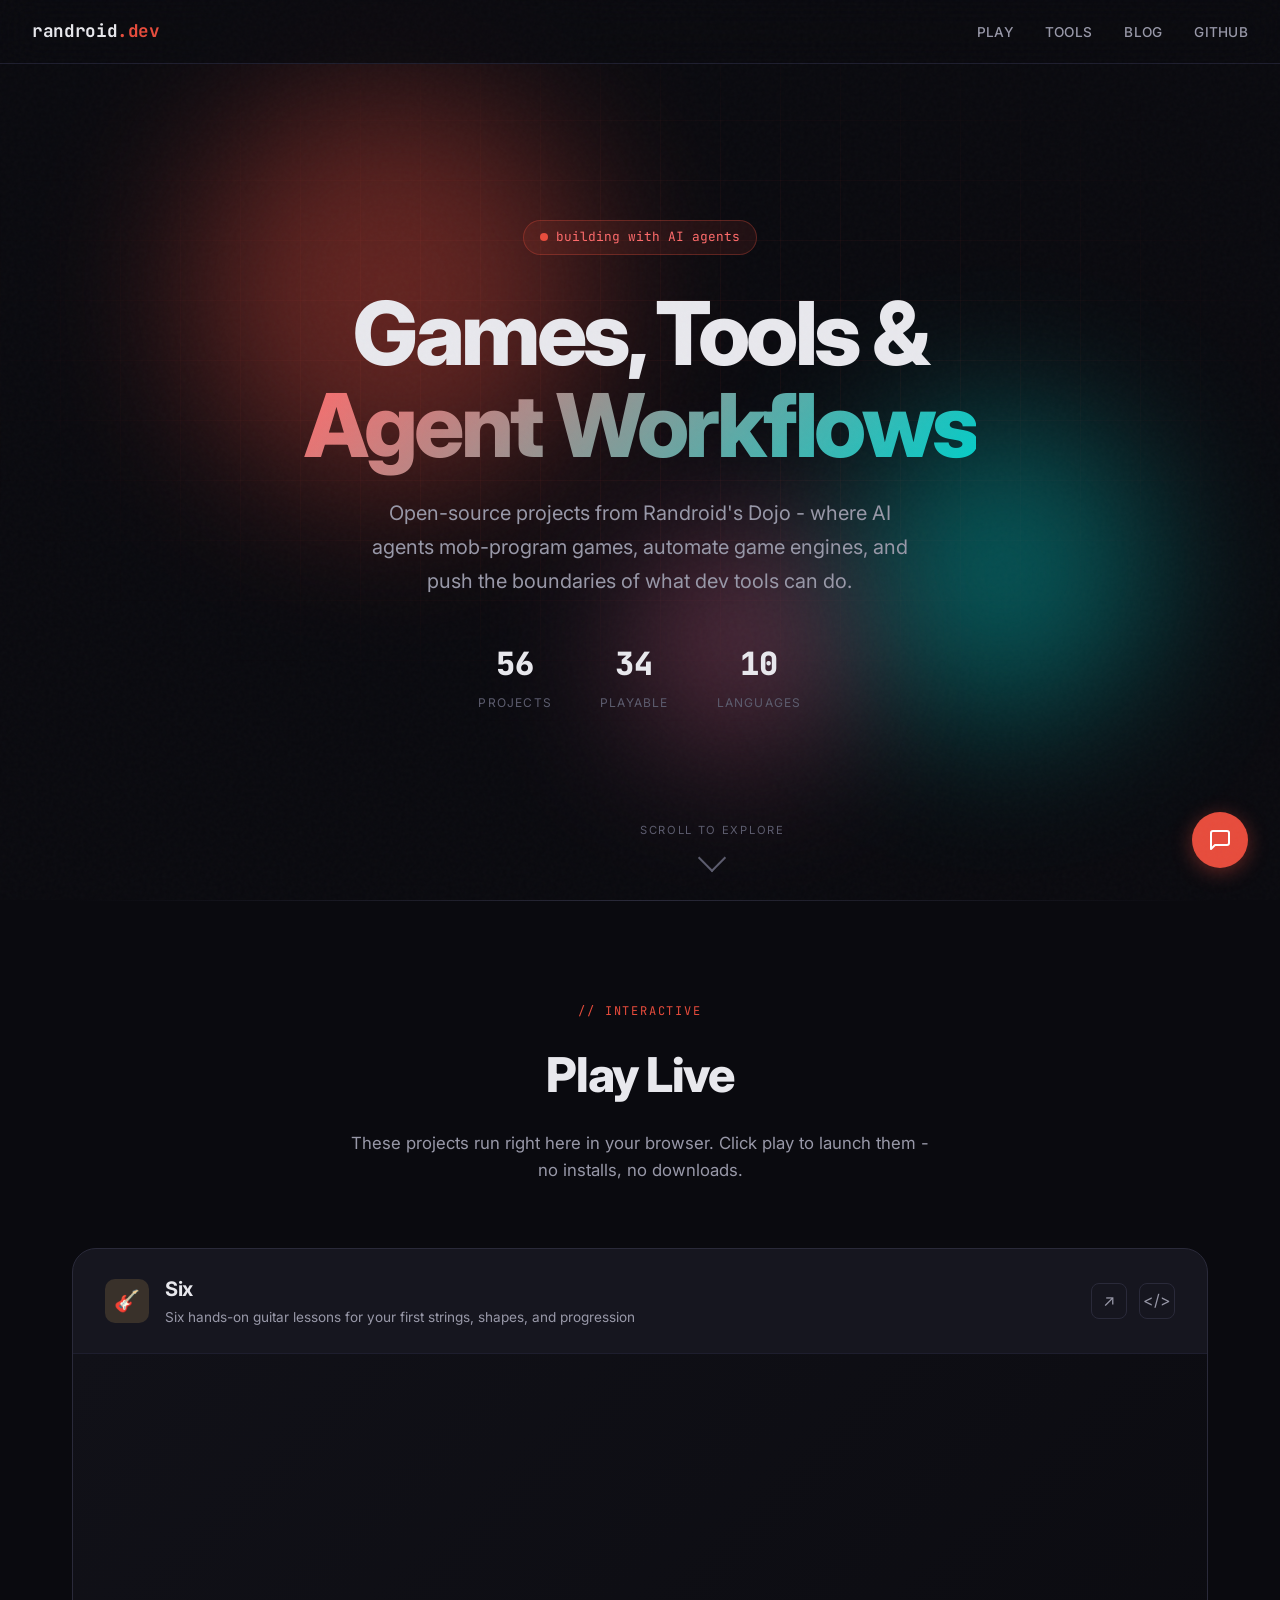
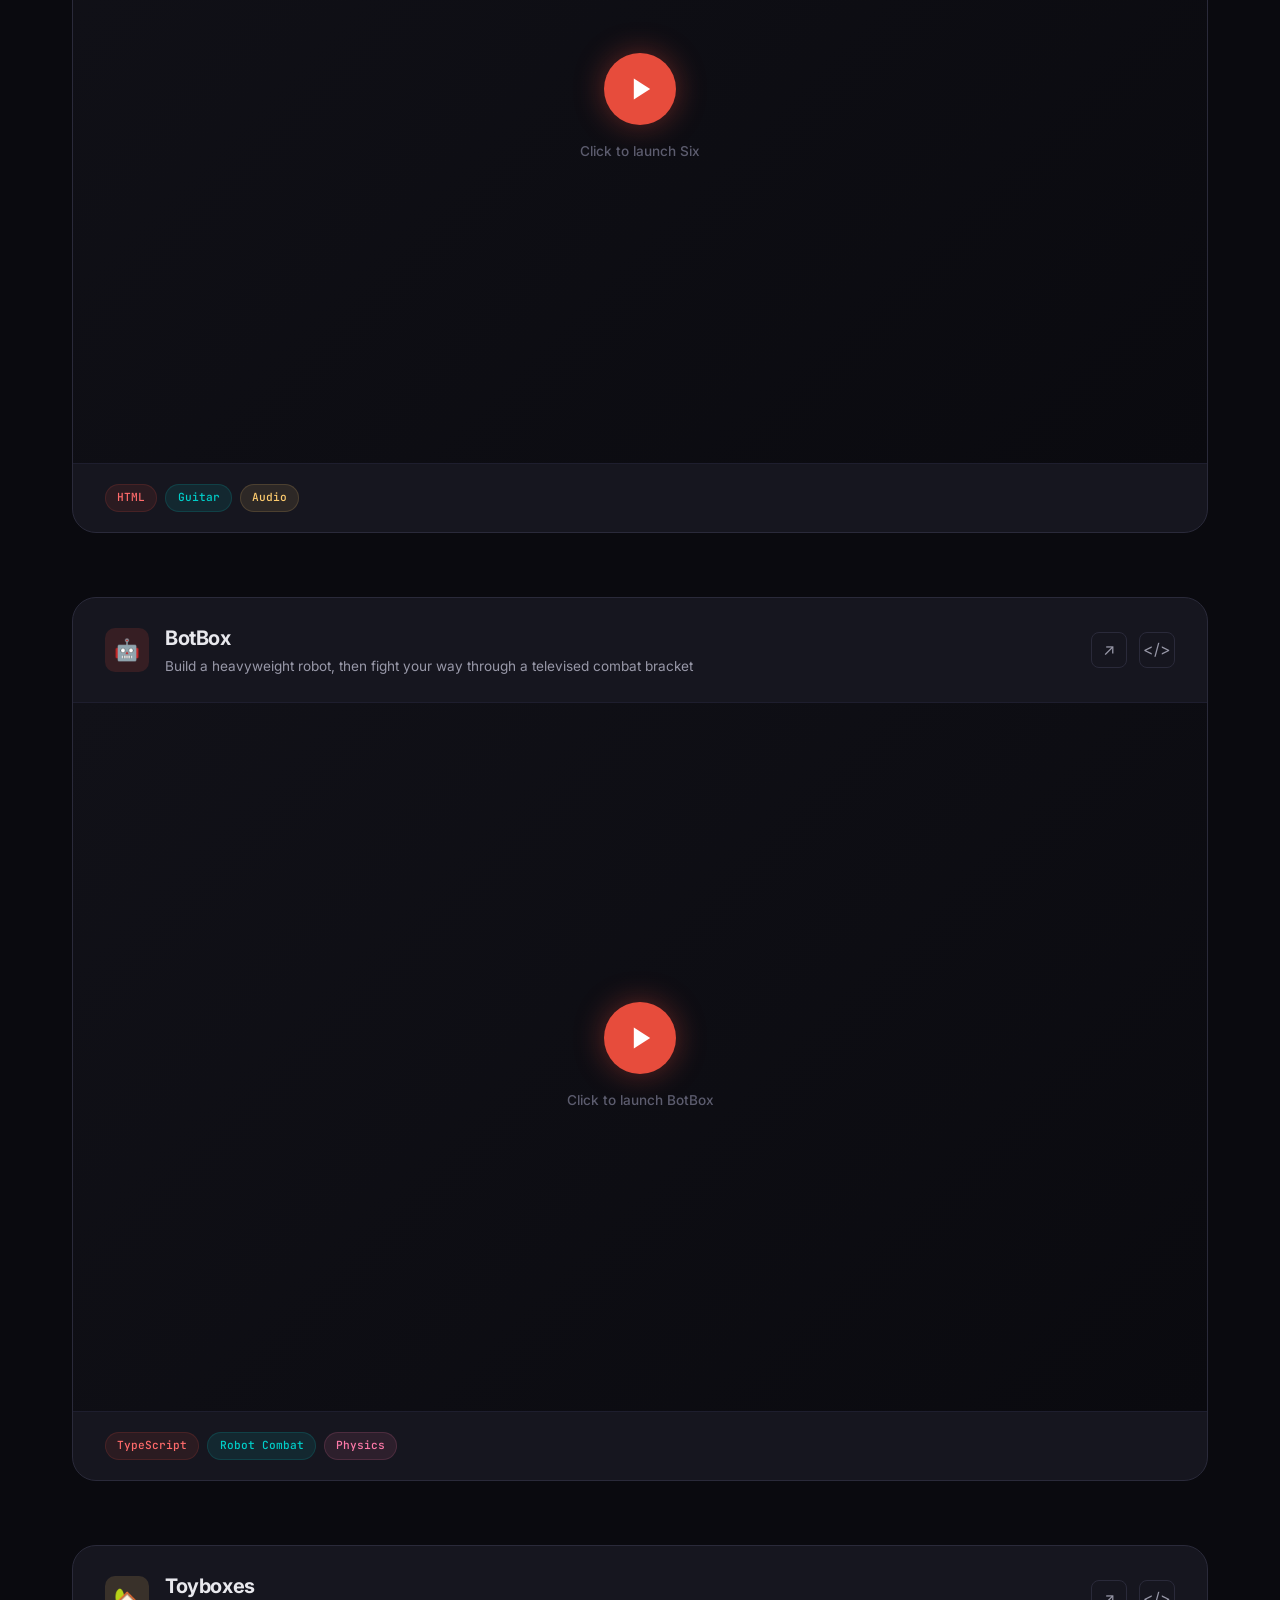
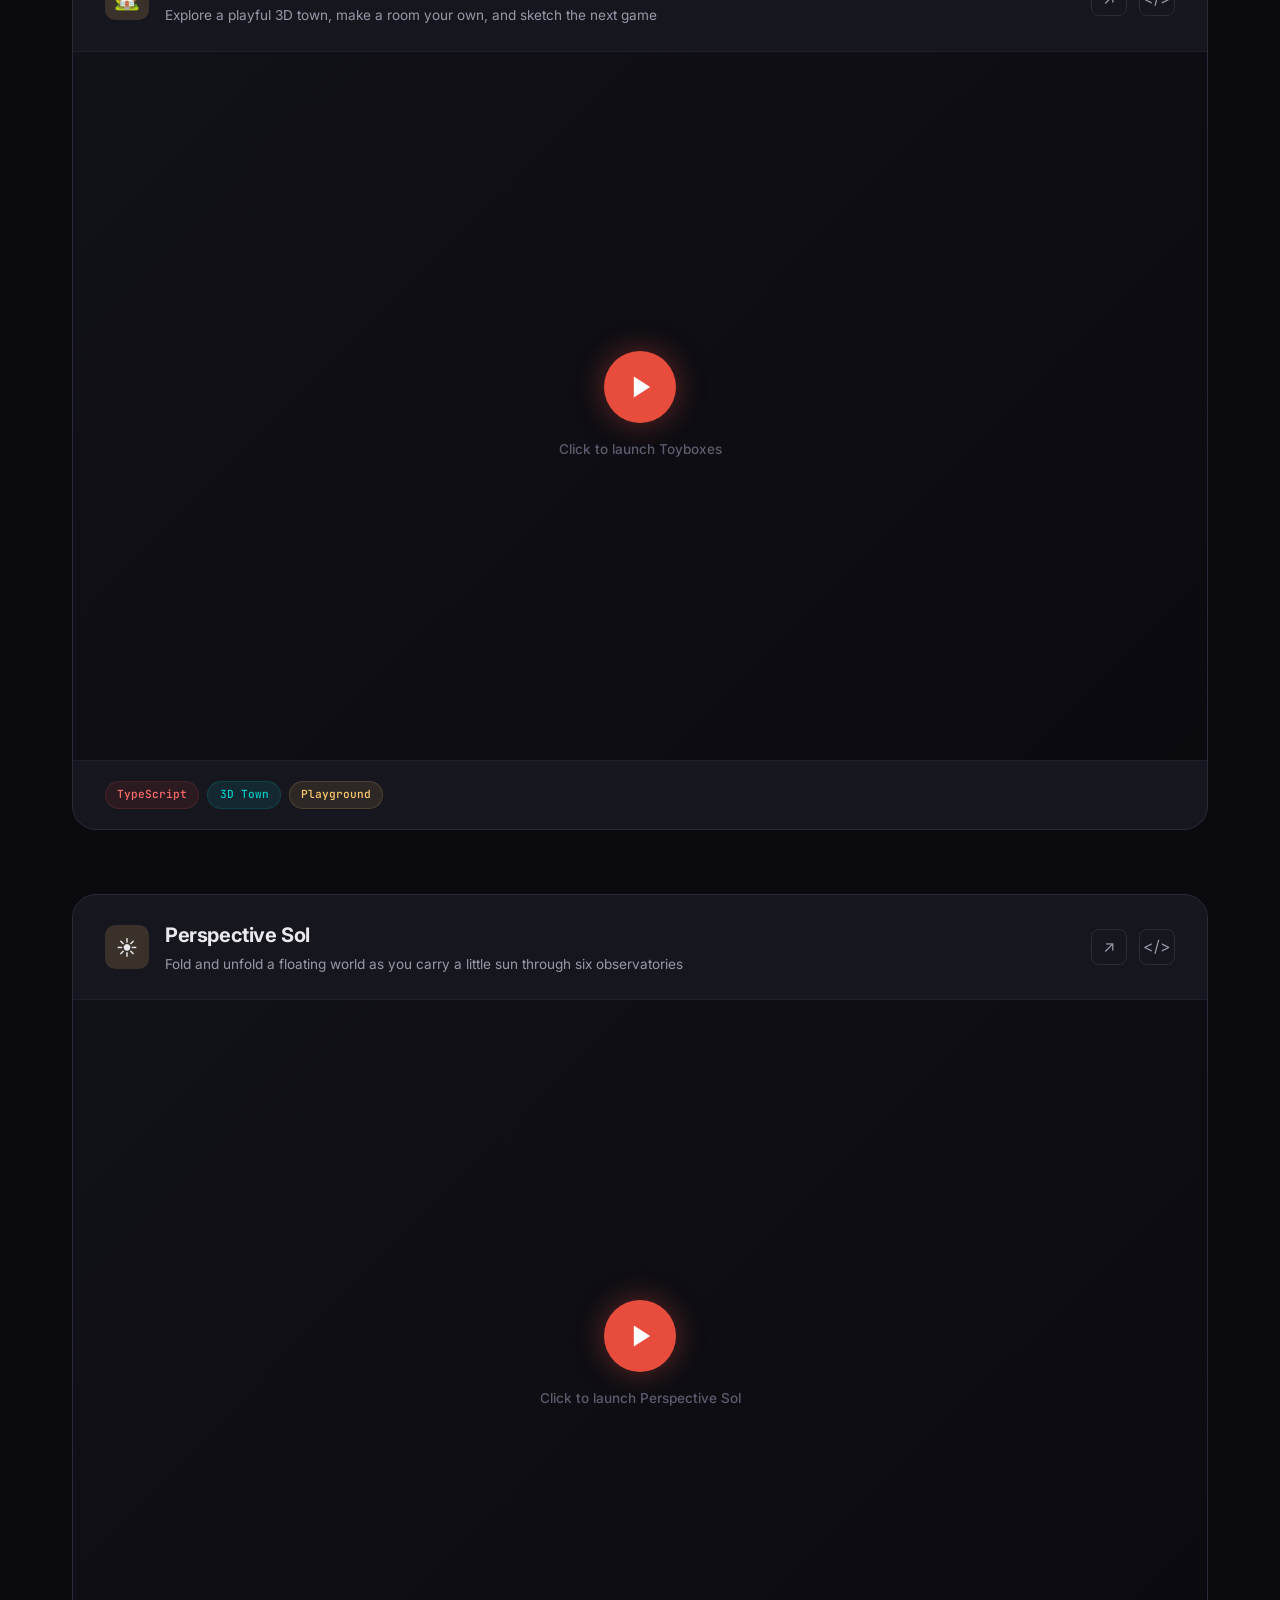
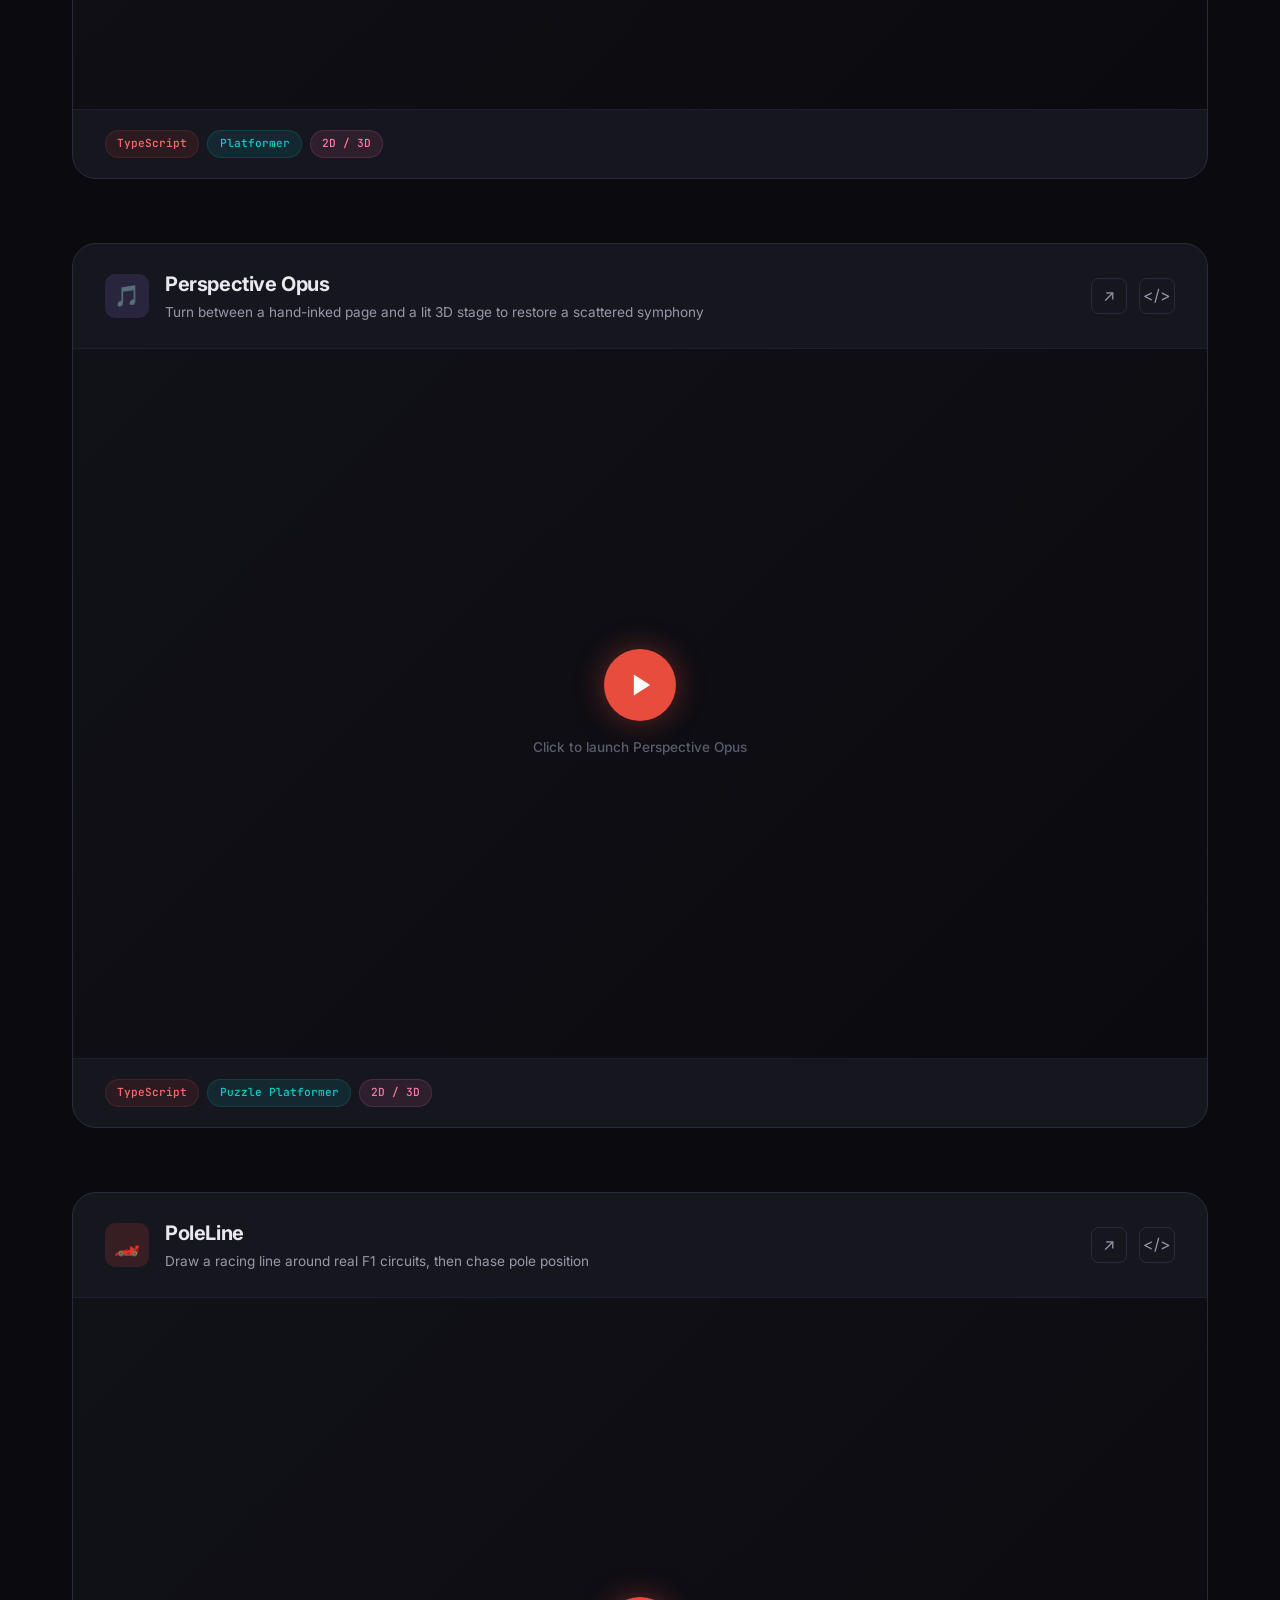
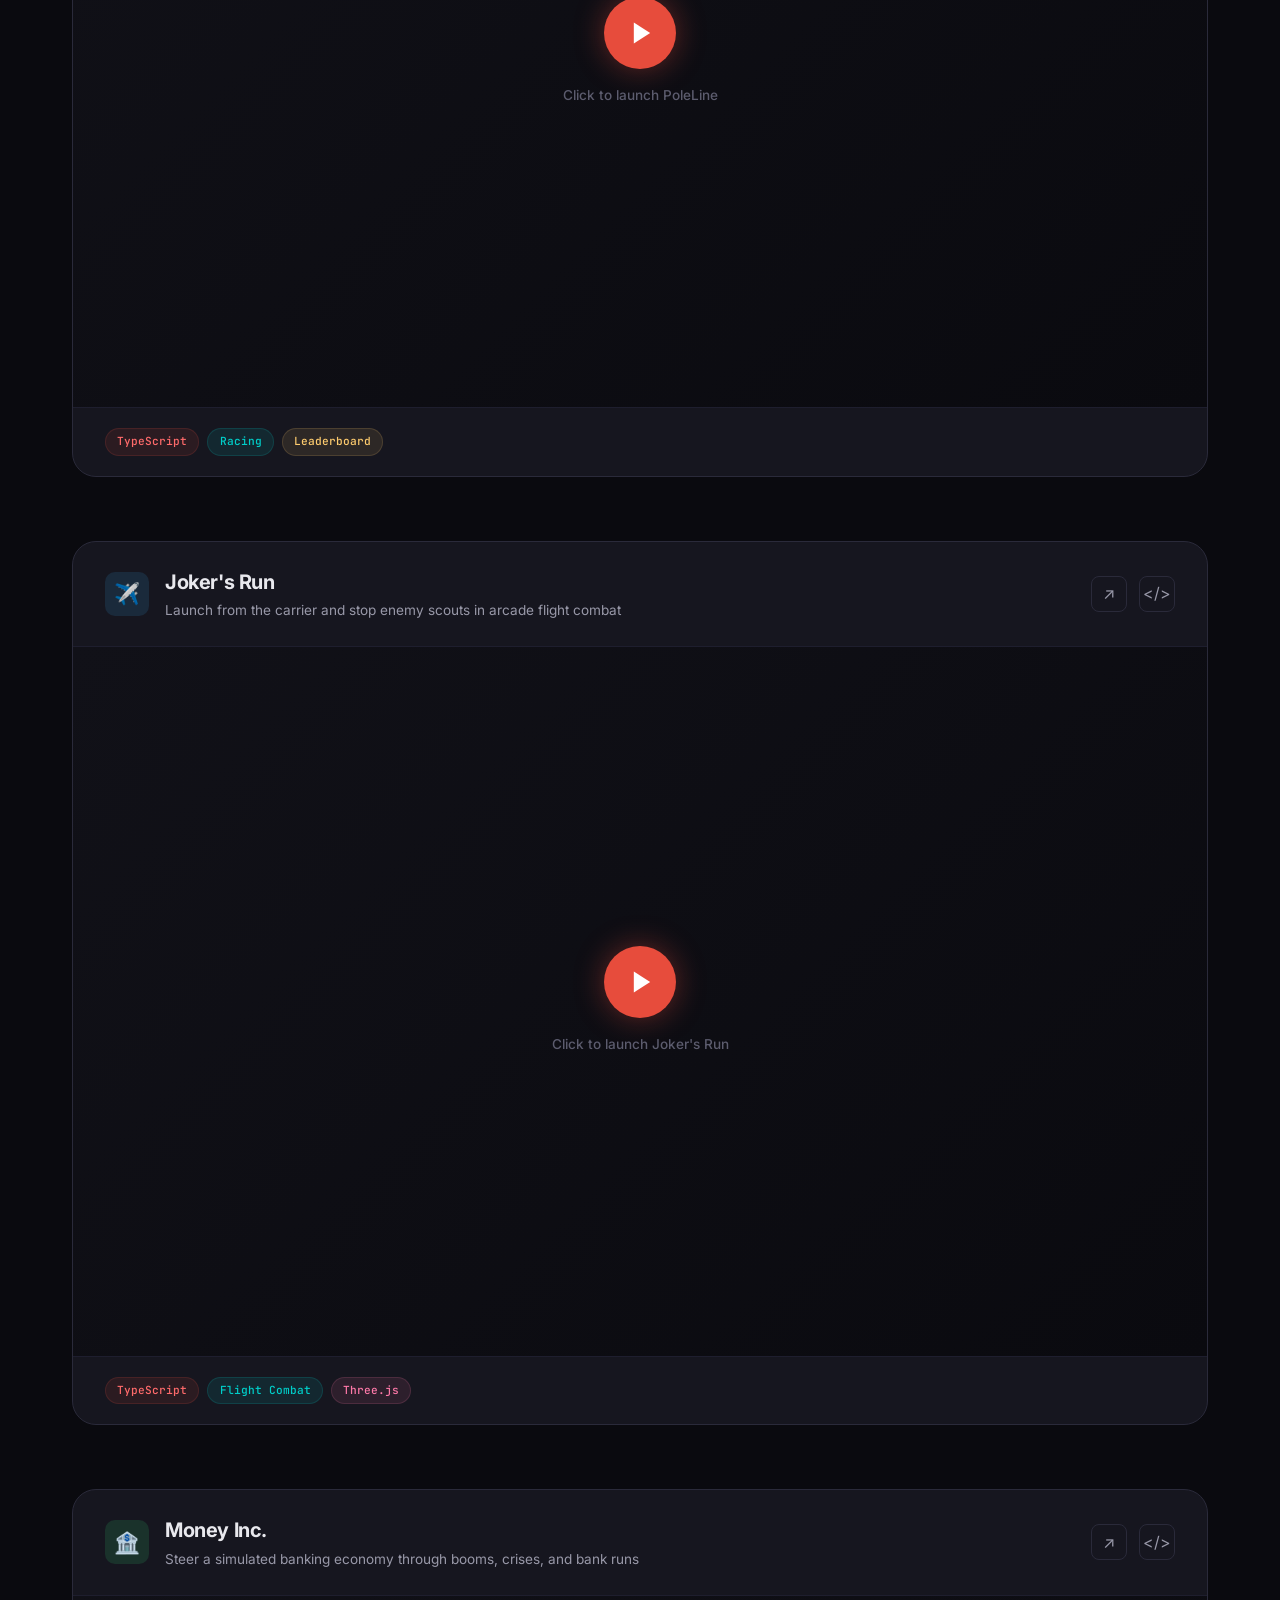
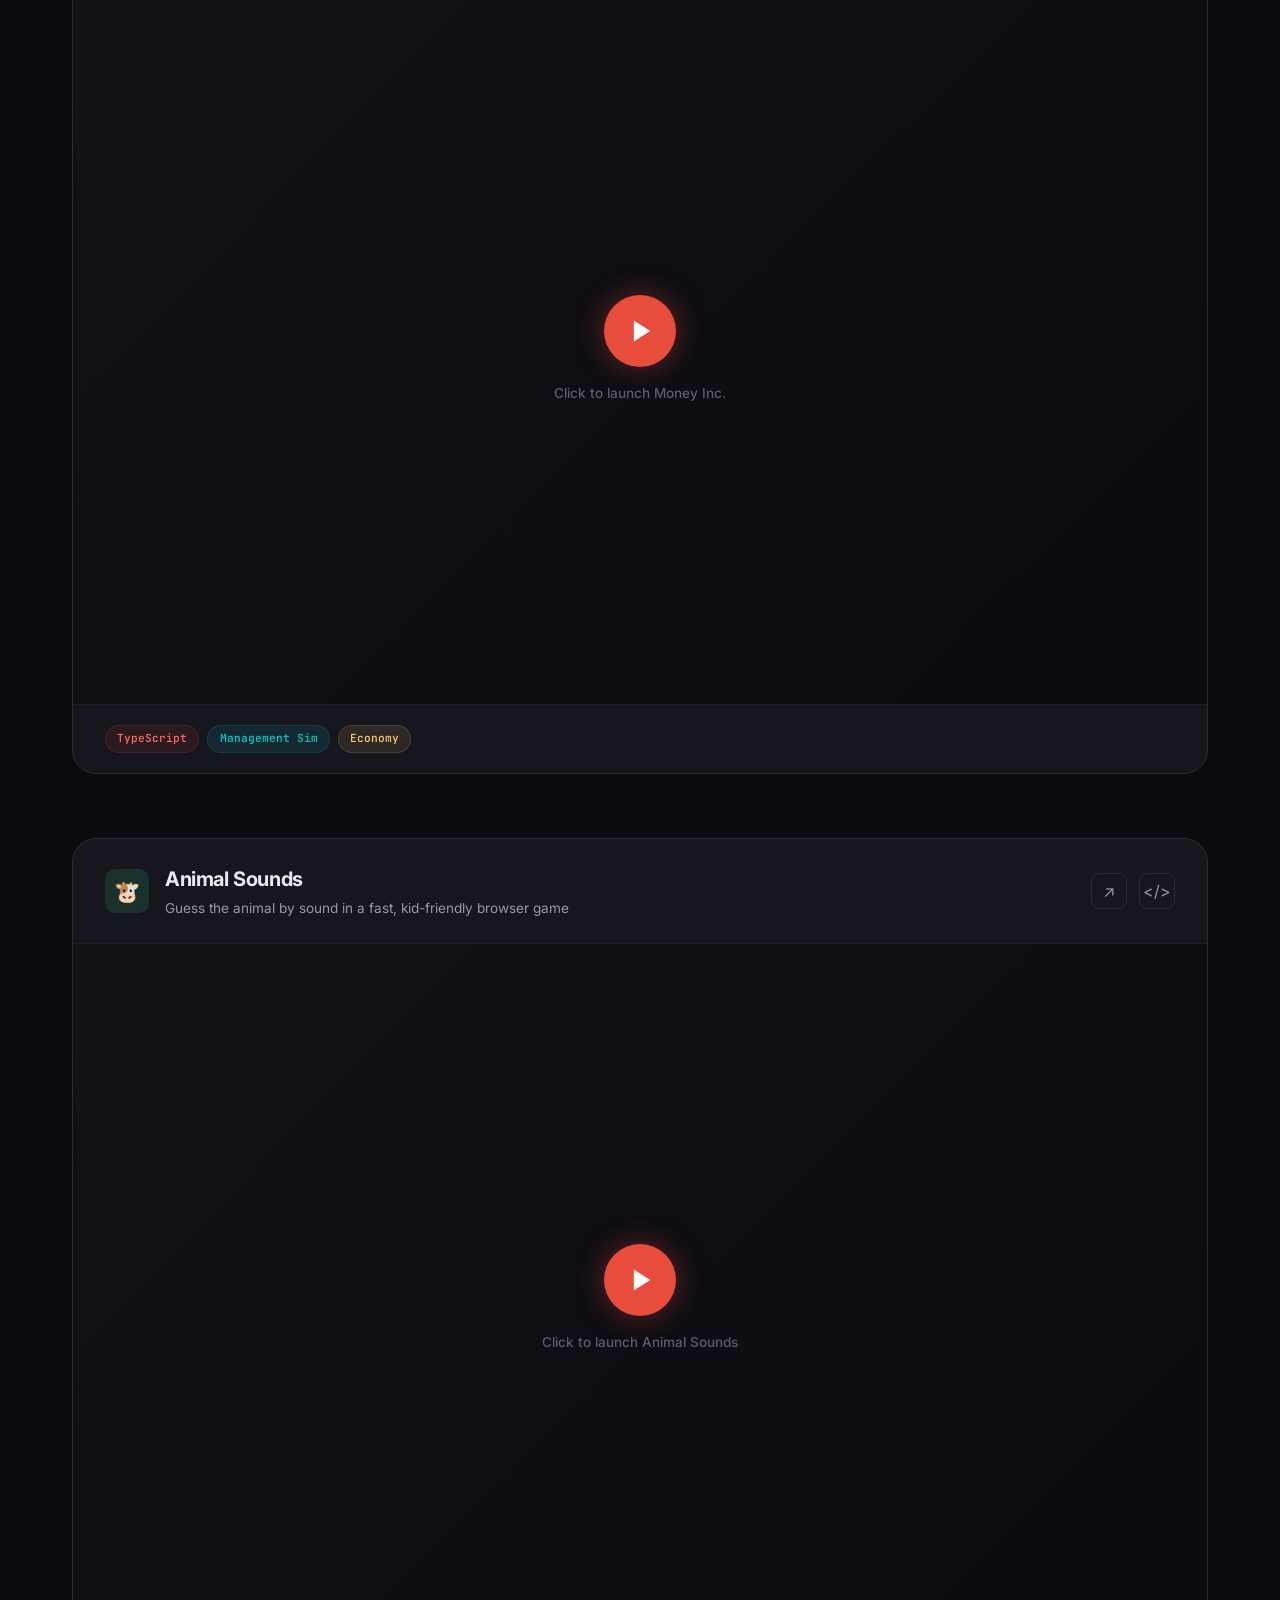
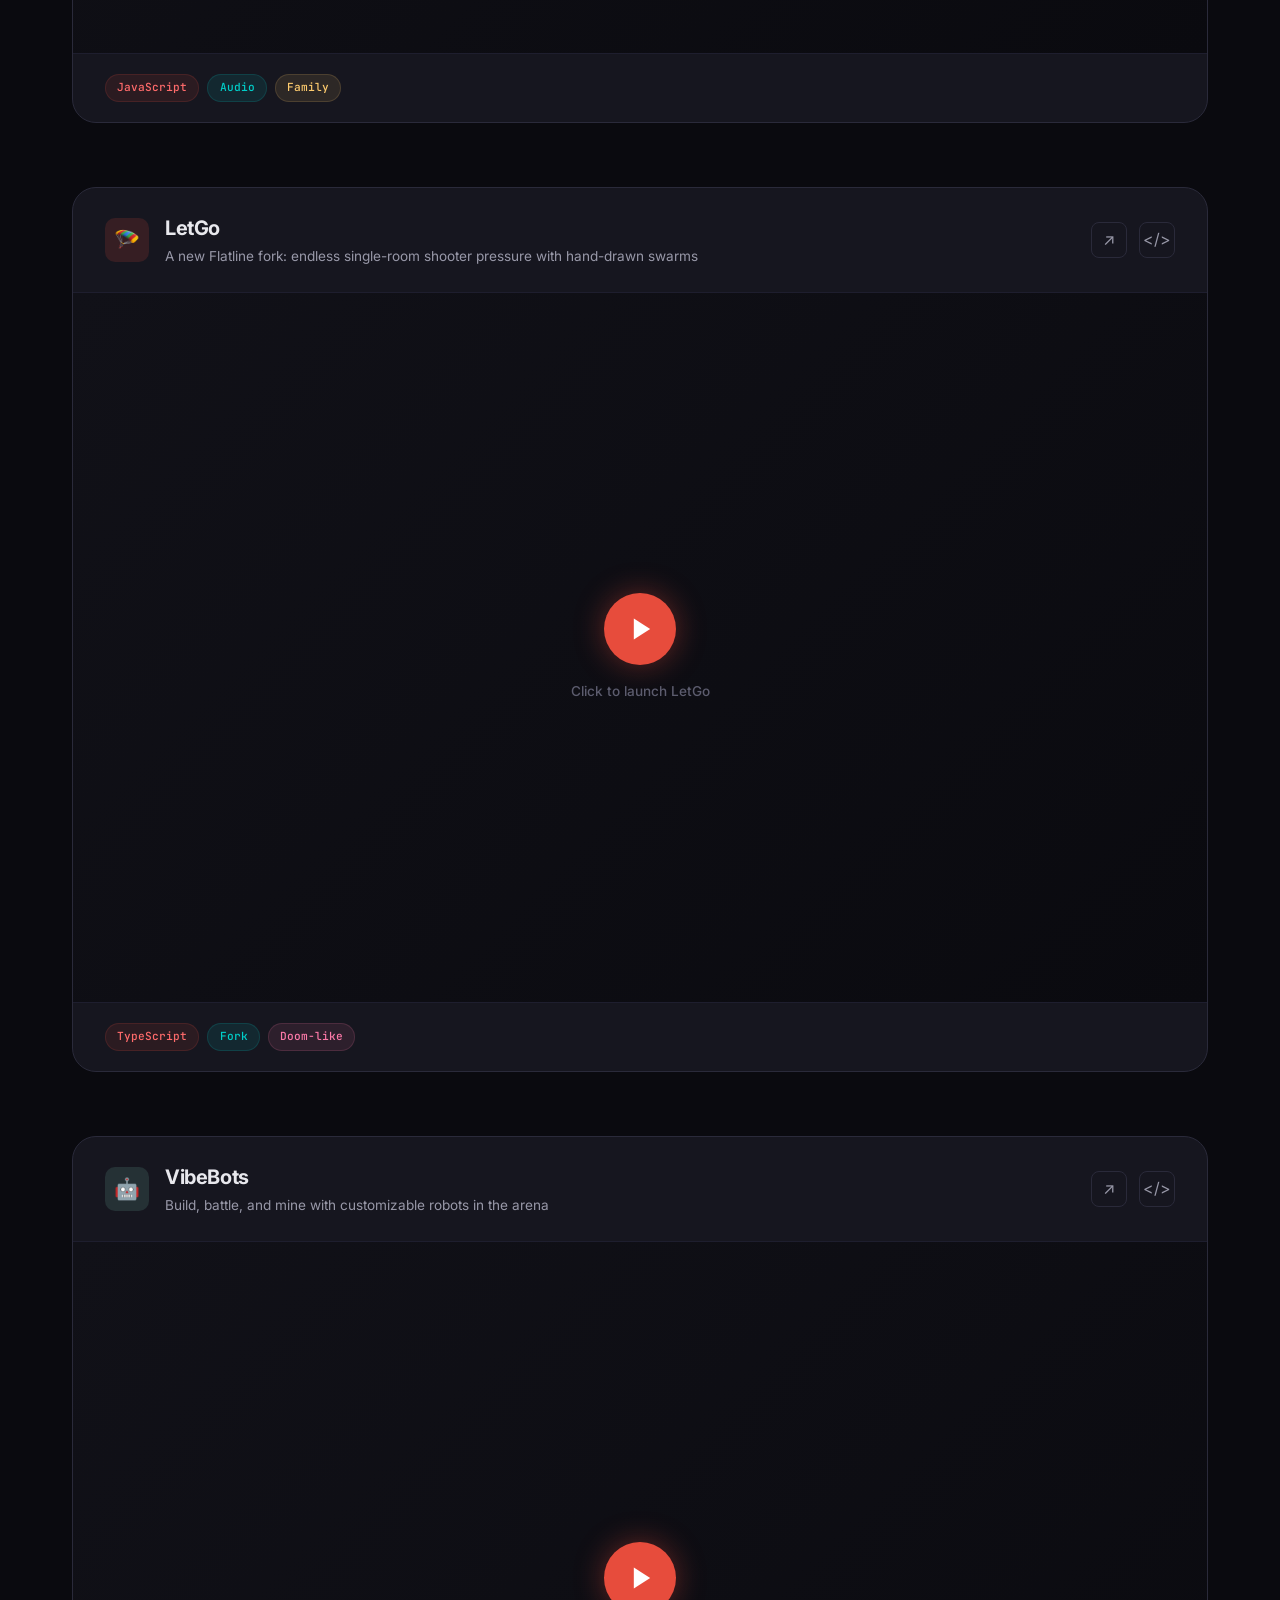
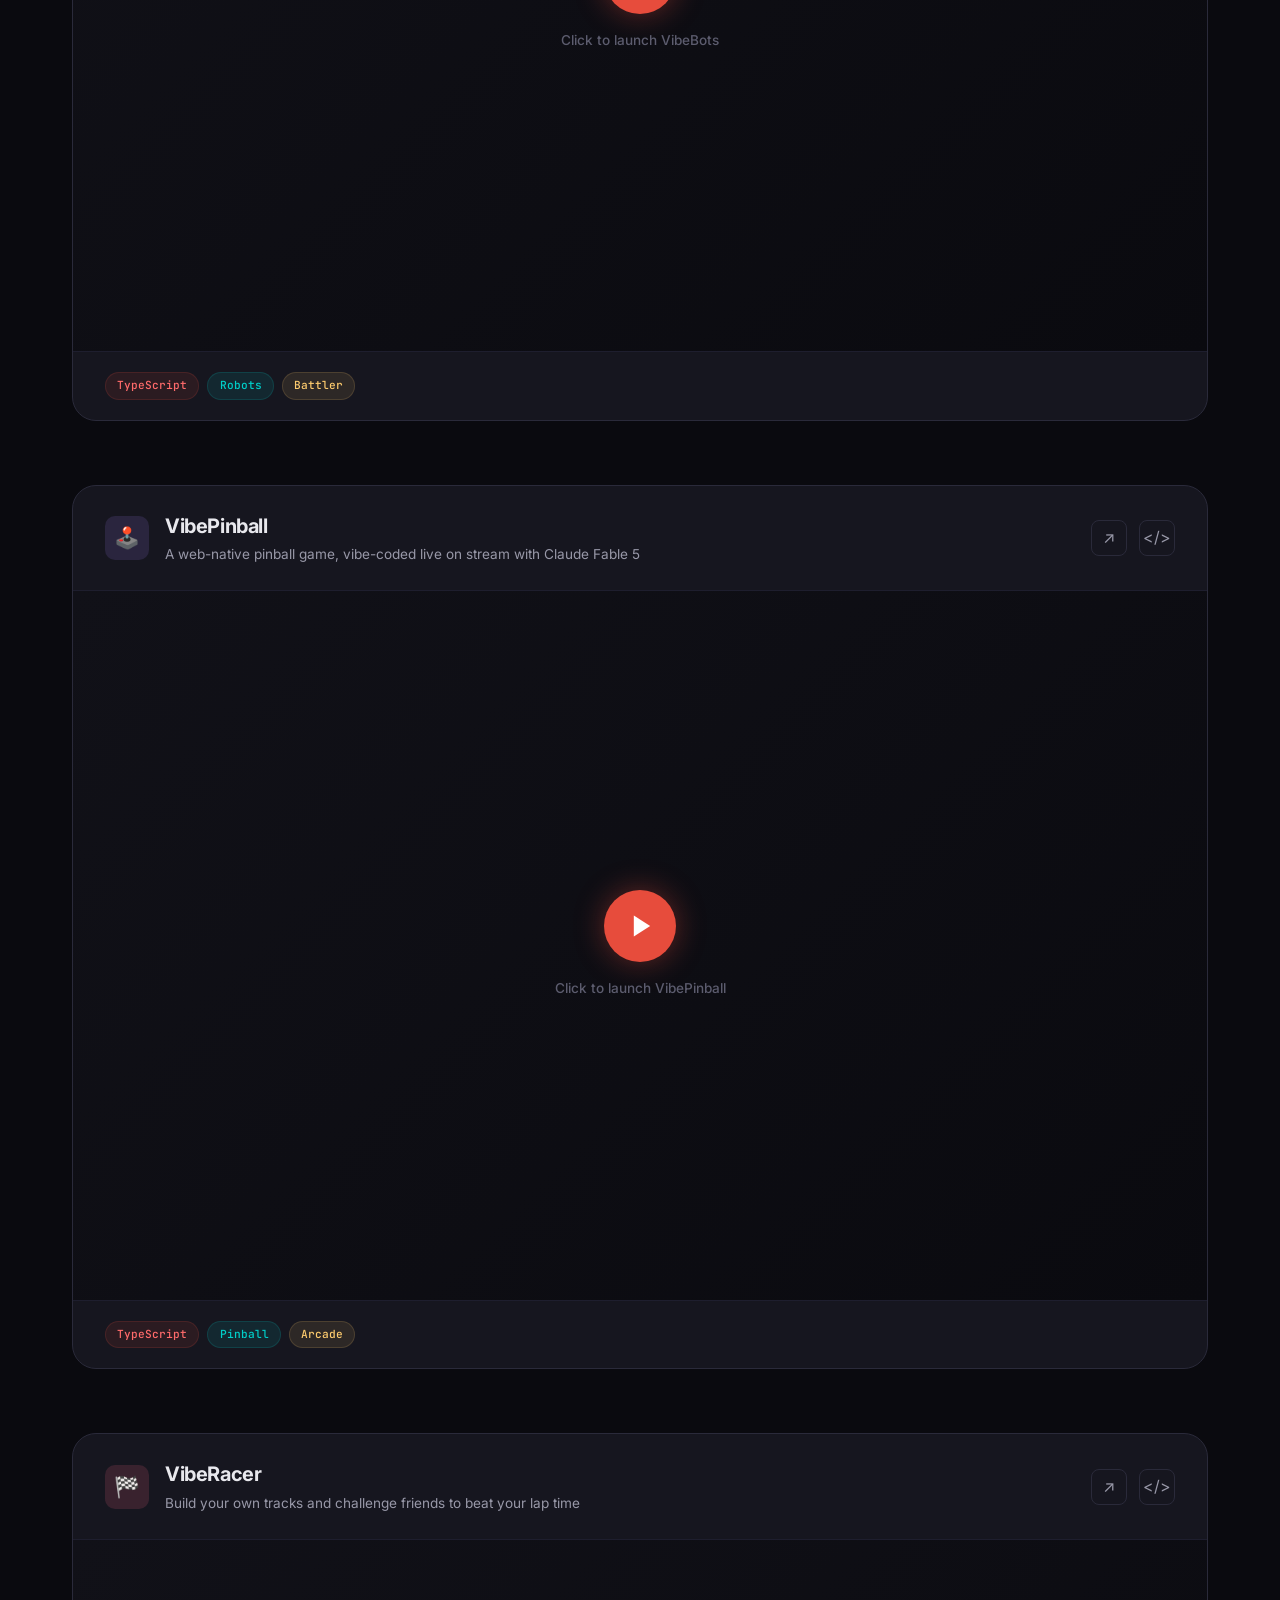
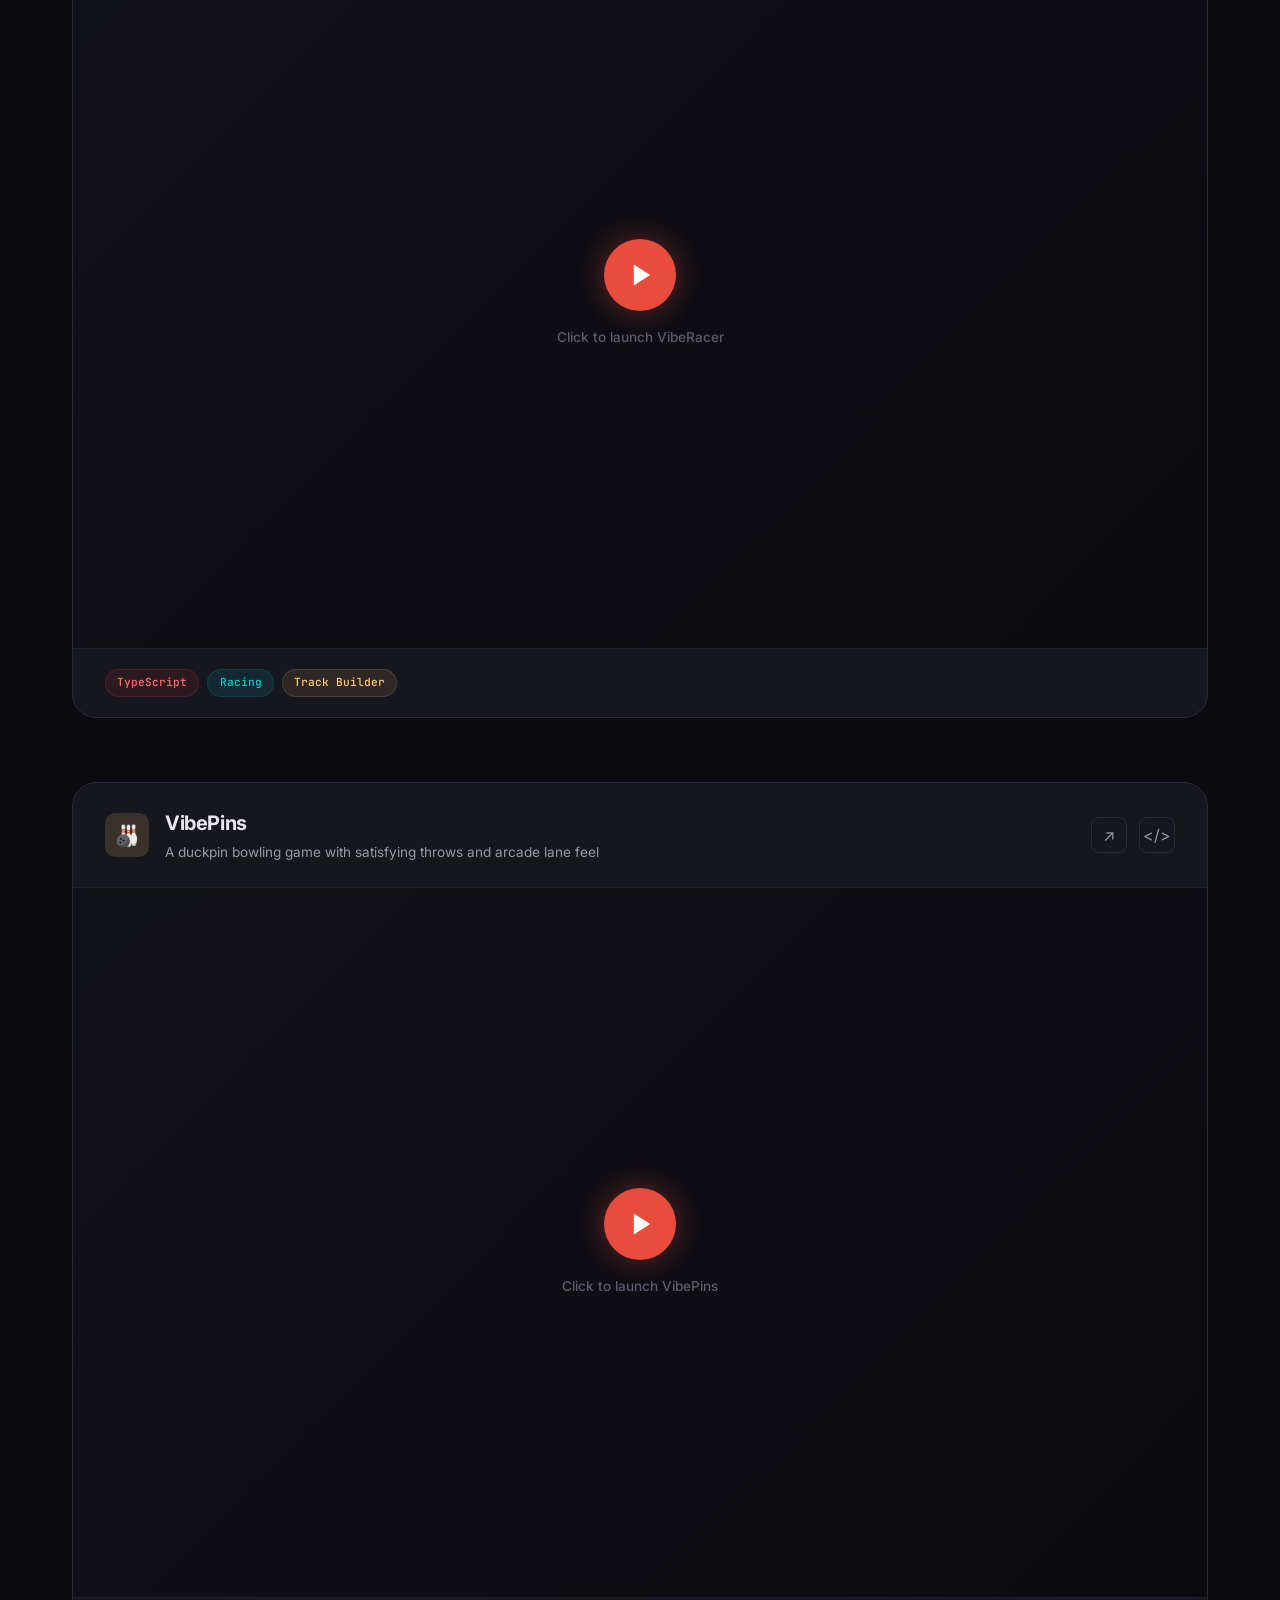
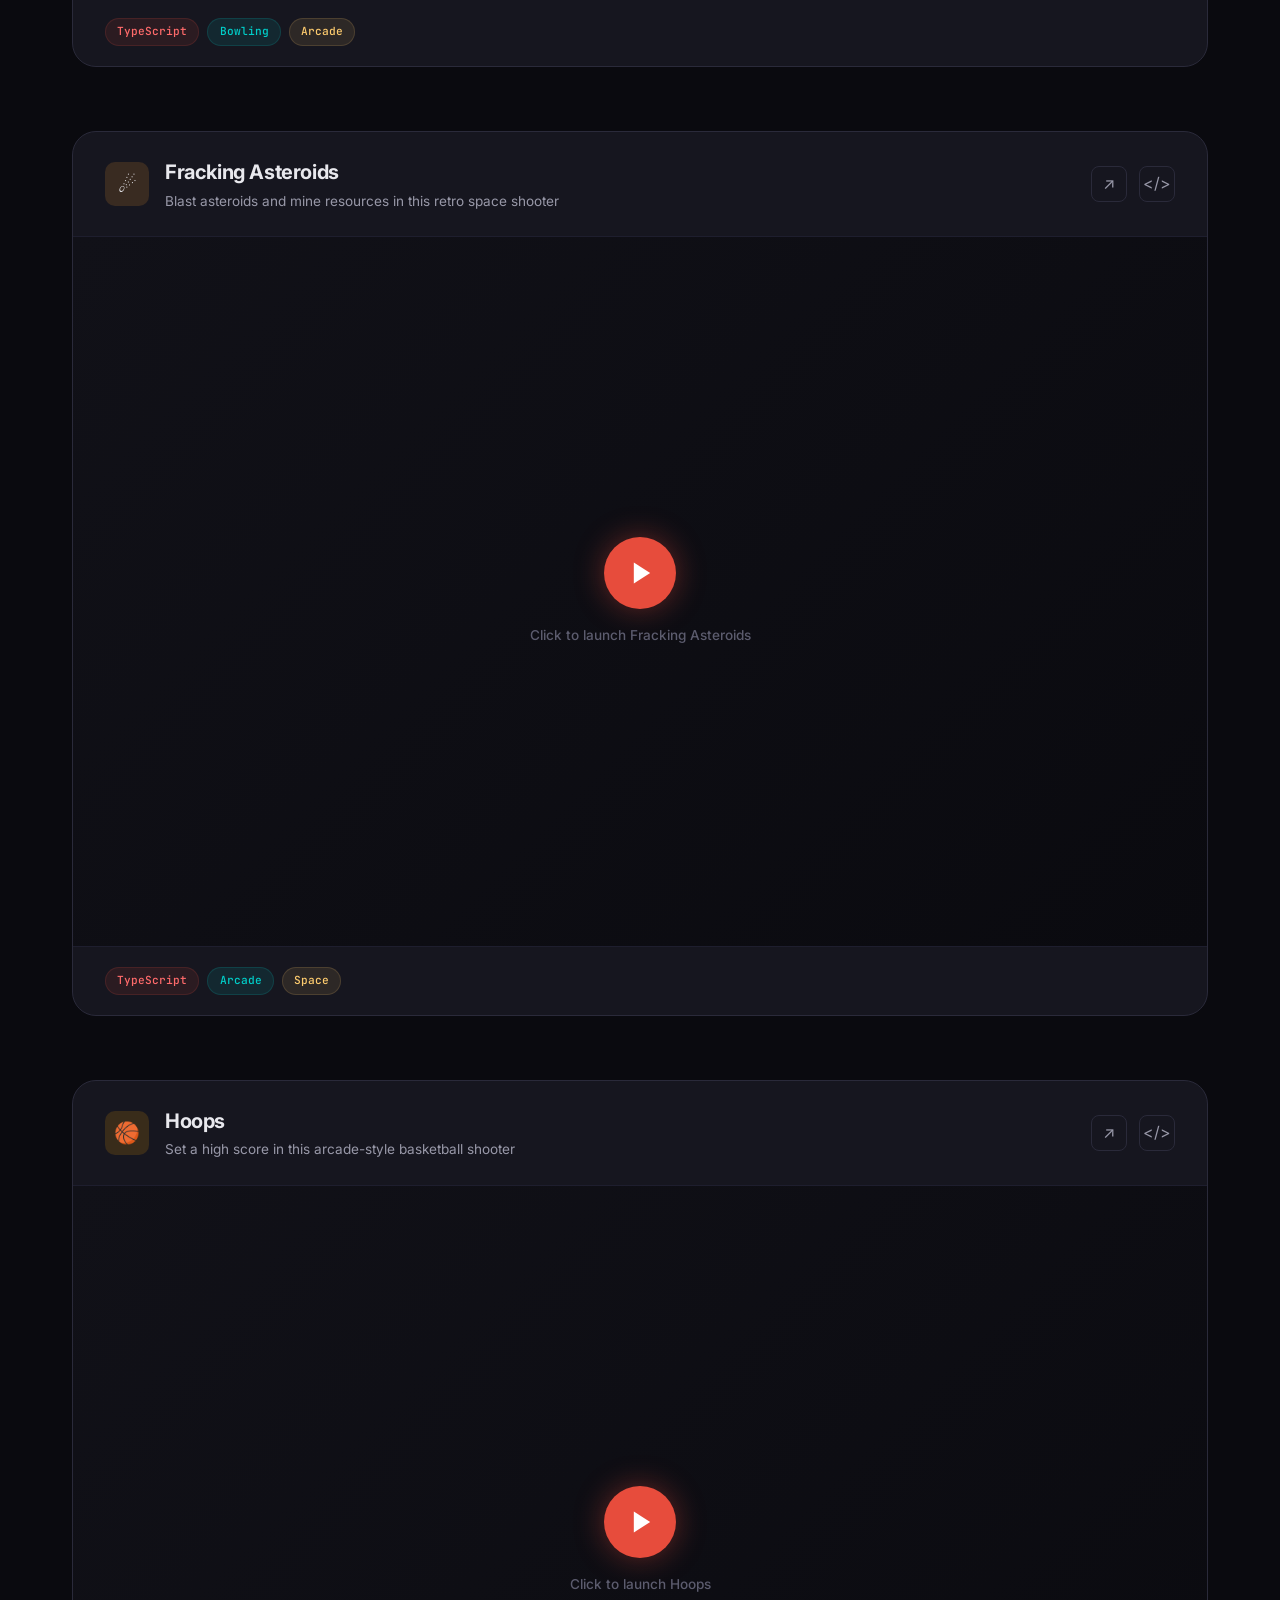
==== commit 17cb0910: "Refresh project catalog" ====
--- a/index.html
+++ b/index.html
@@ -57,11 +57,11 @@
       </p>
       <div class="hero-stats">
         <div class="hero-stat">
-          <div class="hero-stat-number" data-count="54">0</div>
+          <div class="hero-stat-number" data-count="56">0</div>
           <div class="hero-stat-label">Projects</div>
         </div>
         <div class="hero-stat">
-          <div class="hero-stat-number" data-count="33">0</div>
+          <div class="hero-stat-number" data-count="34">0</div>
           <div class="hero-stat-label">Playable</div>
         </div>
         <div class="hero-stat">
@@ -88,6 +88,34 @@
     </div>
 
     <div class="playable-grid">
+
+      <!-- Six -->
+      <div class="playable-card" data-url="https://six-guitar.vercel.app">
+        <div class="playable-card-header">
+          <div class="playable-card-info">
+            <div class="playable-card-icon" style="background: rgba(253, 203, 110, 0.15);">&#x1F3B8;</div>
+            <div>
+              <div class="playable-card-title">Six</div>
+              <div class="playable-card-tagline">Six hands-on guitar lessons for your first strings, shapes, and progression</div>
+            </div>
+          </div>
+          <div class="playable-card-actions">
+            <a href="https://six-guitar.vercel.app" target="_blank" rel="noopener" class="btn-icon" title="Open in new tab">&#x2197;</a>
+            <a href="https://github.com/Randroids-Dojo/Six" target="_blank" rel="noopener" class="btn-icon" title="Source code">&lt;/&gt;</a>
+          </div>
+        </div>
+        <div class="playable-card-embed">
+          <div class="embed-placeholder" onclick="loadEmbed(this)">
+            <div class="play-btn"><svg viewBox="0 0 24 24"><polygon points="5,3 19,12 5,21"/></svg></div>
+            <span class="embed-label">Click to launch Six</span>
+          </div>
+        </div>
+        <div class="playable-card-footer">
+          <span class="tech-tag">HTML</span>
+          <span class="tech-tag teal">Guitar</span>
+          <span class="tech-tag gold">Audio</span>
+        </div>
+      </div>
 
       <!-- BotBox -->
       <div class="playable-card" data-url="https://botbox-game.vercel.app">
@@ -1035,6 +1063,22 @@
     </div>
 
     <div class="tools-grid">
+
+      <!-- Toyboxes App -->
+      <div class="story-card">
+        <div class="story-card-glow"></div>
+        <div class="story-card-header">
+          <div class="story-card-icon" style="background: rgba(253, 203, 110, 0.15);">&#x1F3AE;</div>
+        </div>
+        <h3>Toyboxes App</h3>
+        <p class="story-card-narrative">
+          The home for Toyboxes mobile games: a focused storefront for <span class="highlight">Joker's Run and Perspective Opus on Android</span>, with game details, support, and privacy information kept alongside the releases.
+        </p>
+        <div class="story-card-footer">
+          <span class="story-card-lang"><span class="lang-dot lang-html"></span> JavaScript</span>
+          <a href="https://toyboxes.app" target="_blank" rel="noopener" class="story-card-link">Visit Toyboxes.app <span>&rarr;</span></a>
+        </div>
+      </div>
 
       <!-- LocalLLM Dashboard -->
       <div class="story-card">
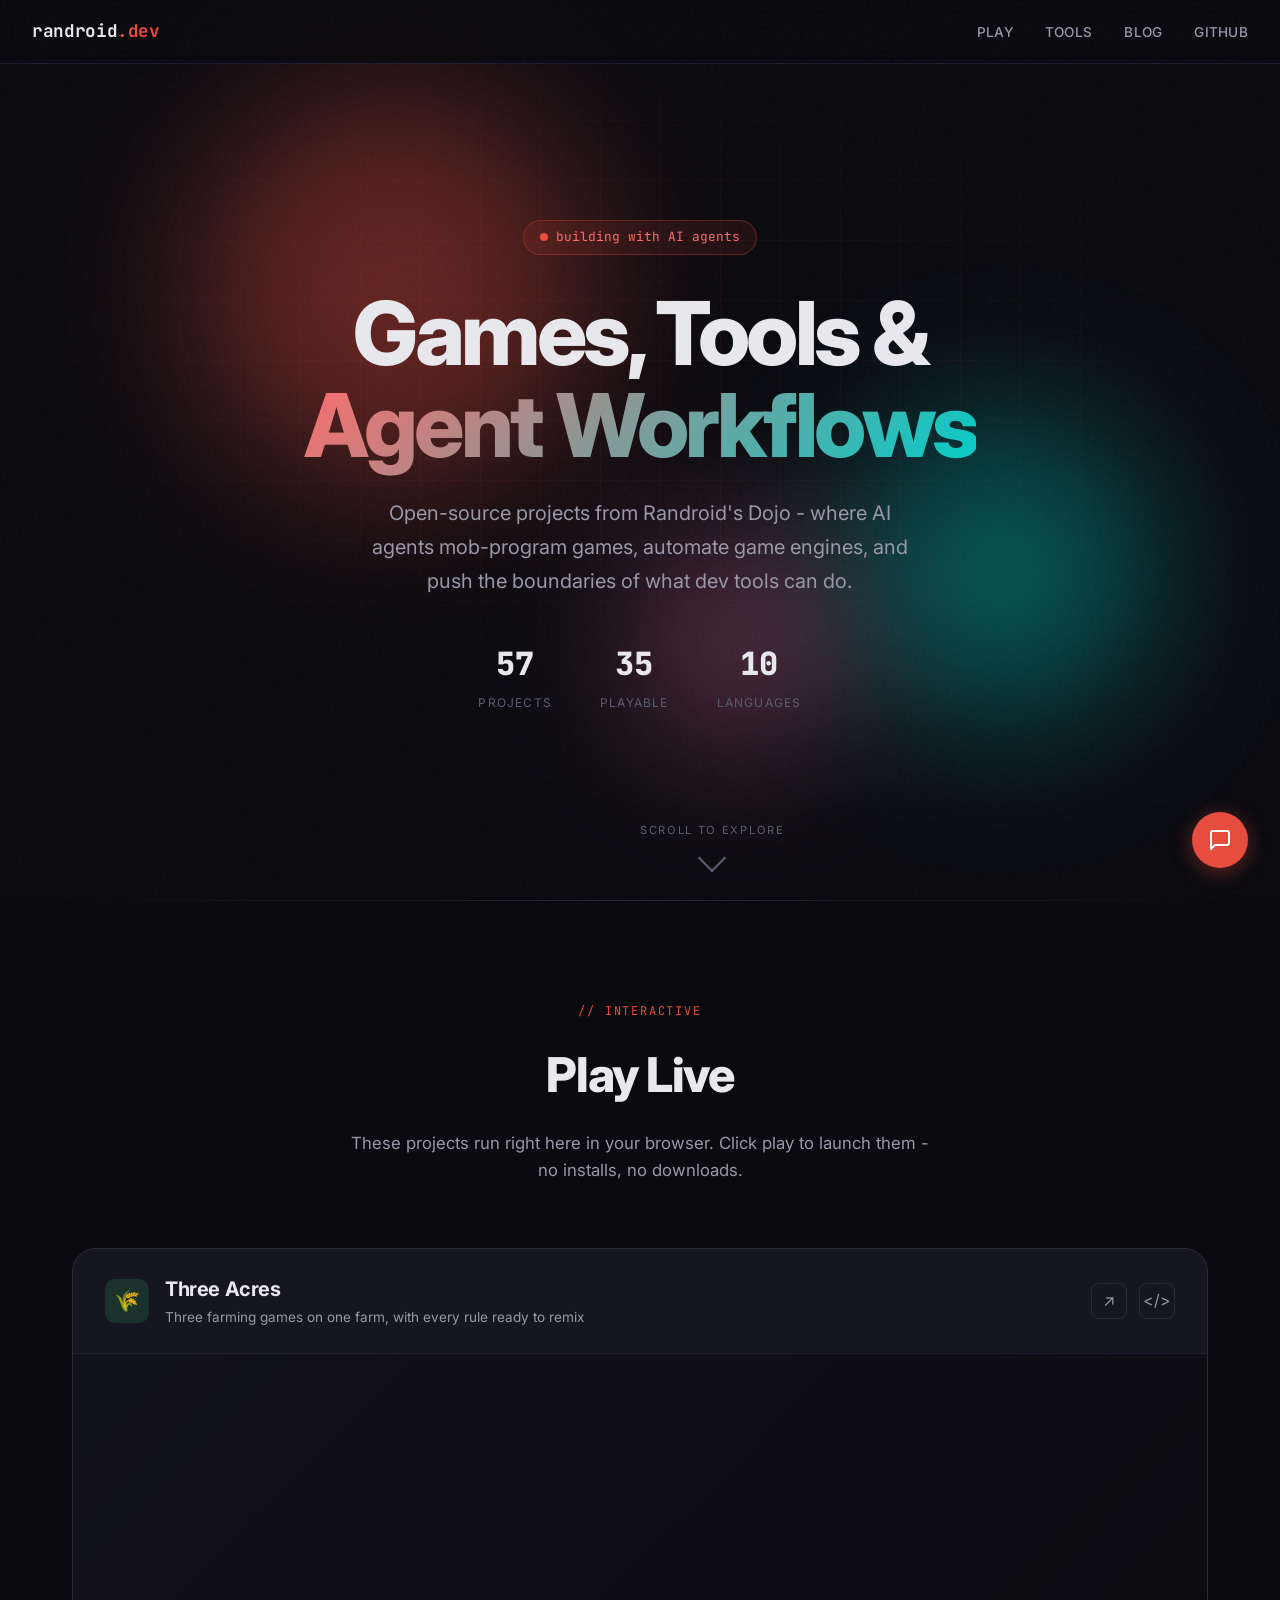
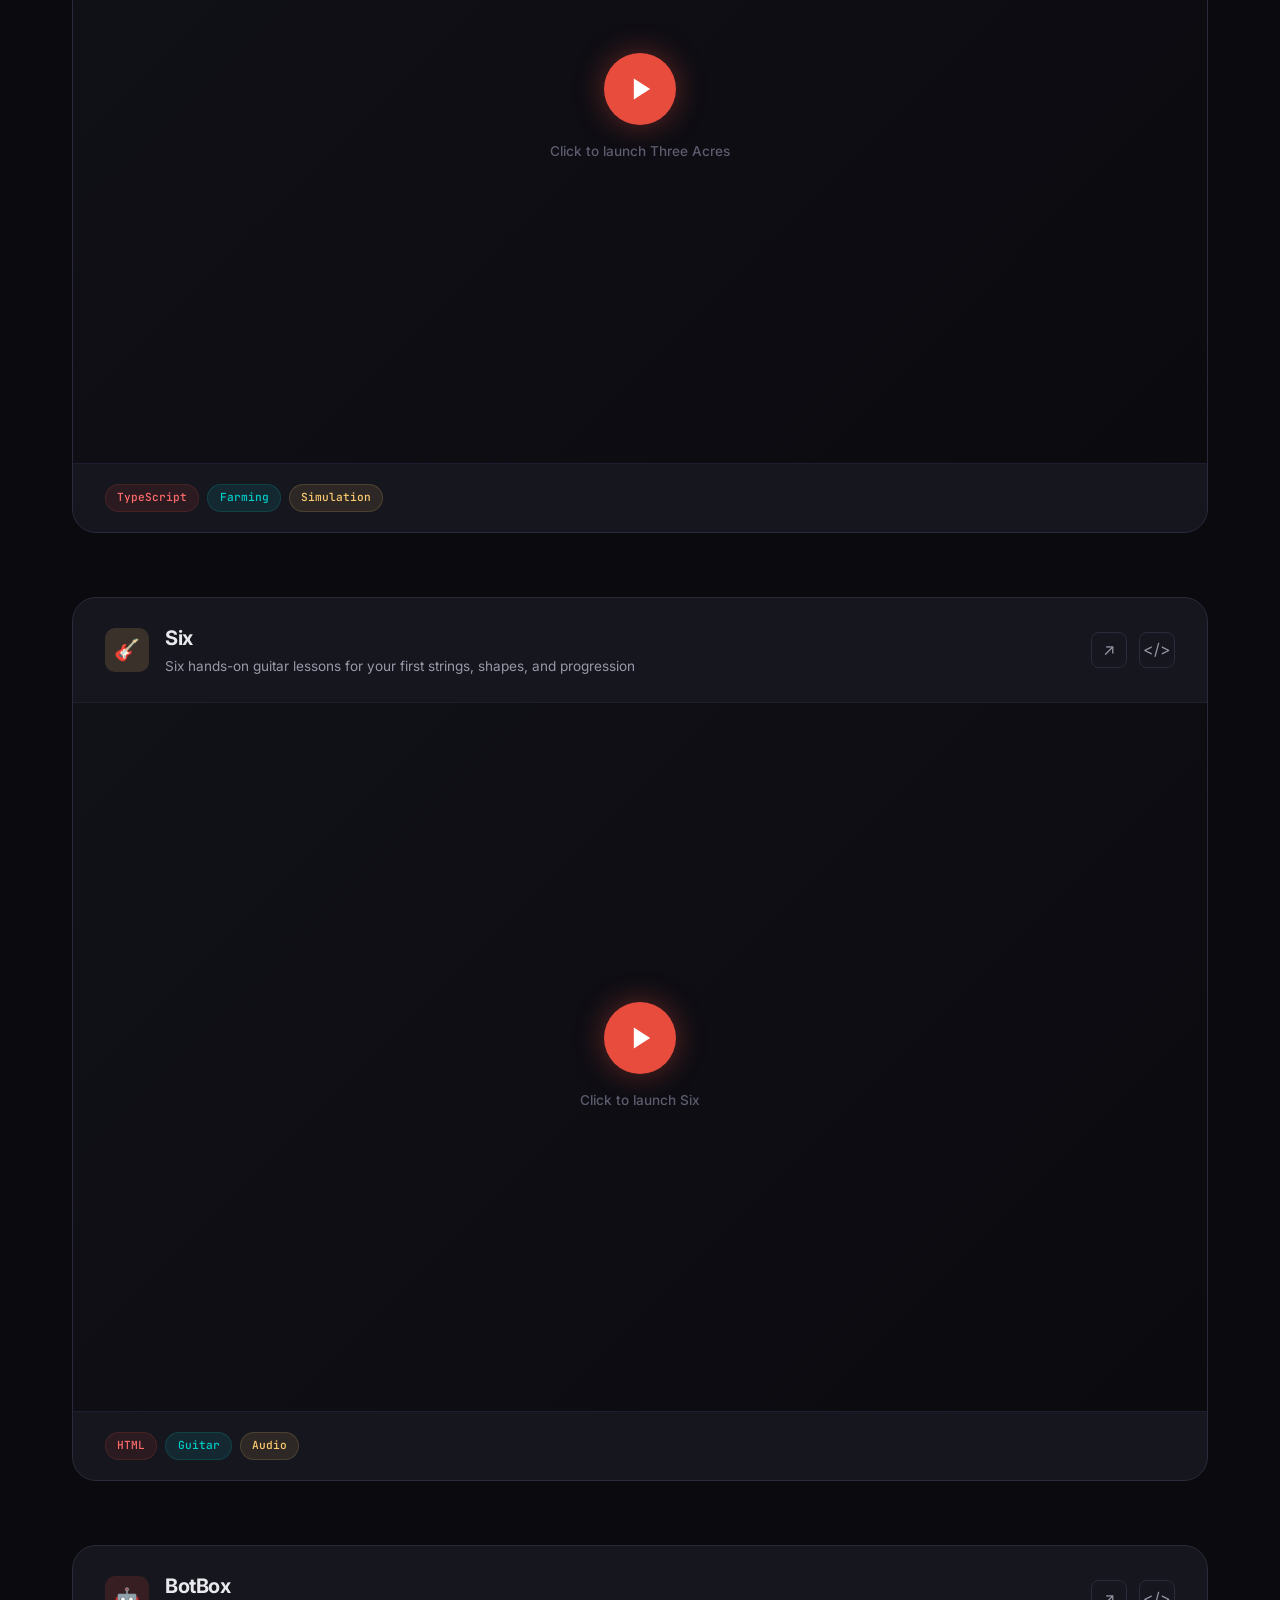
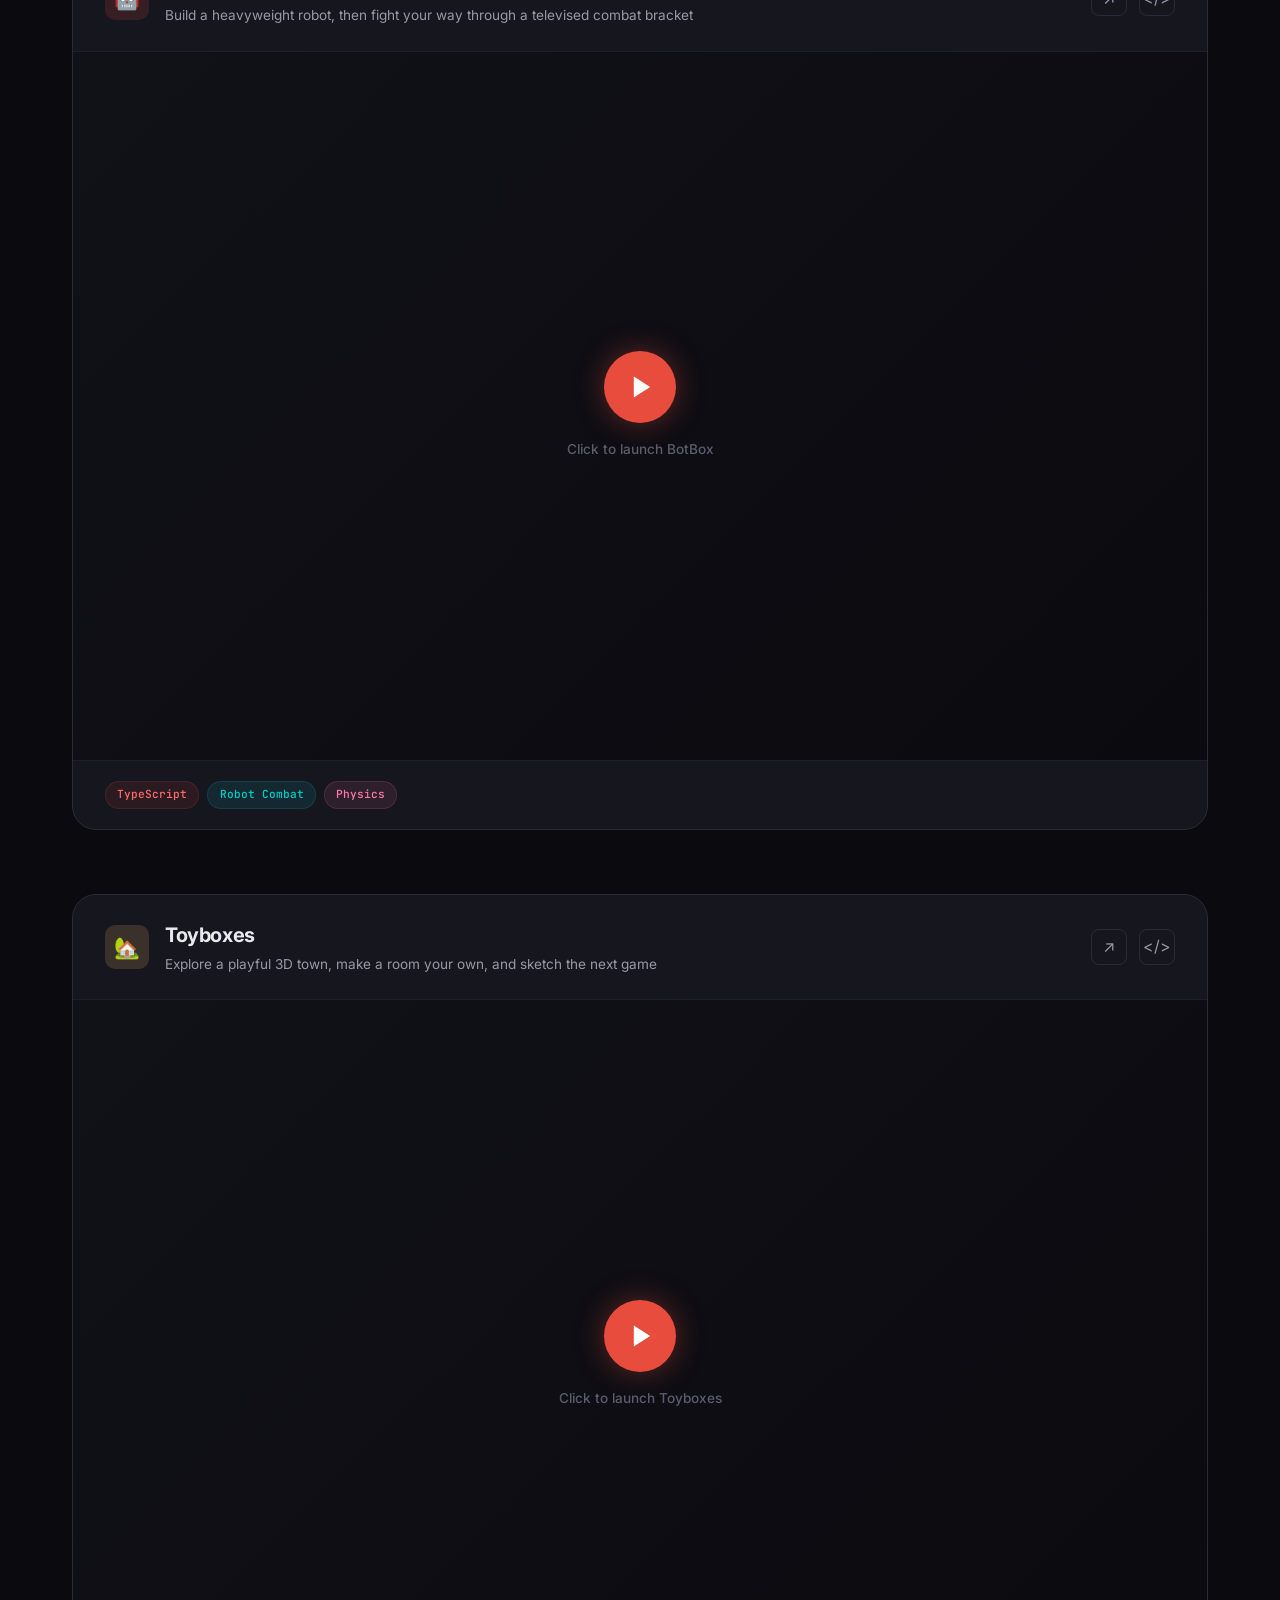
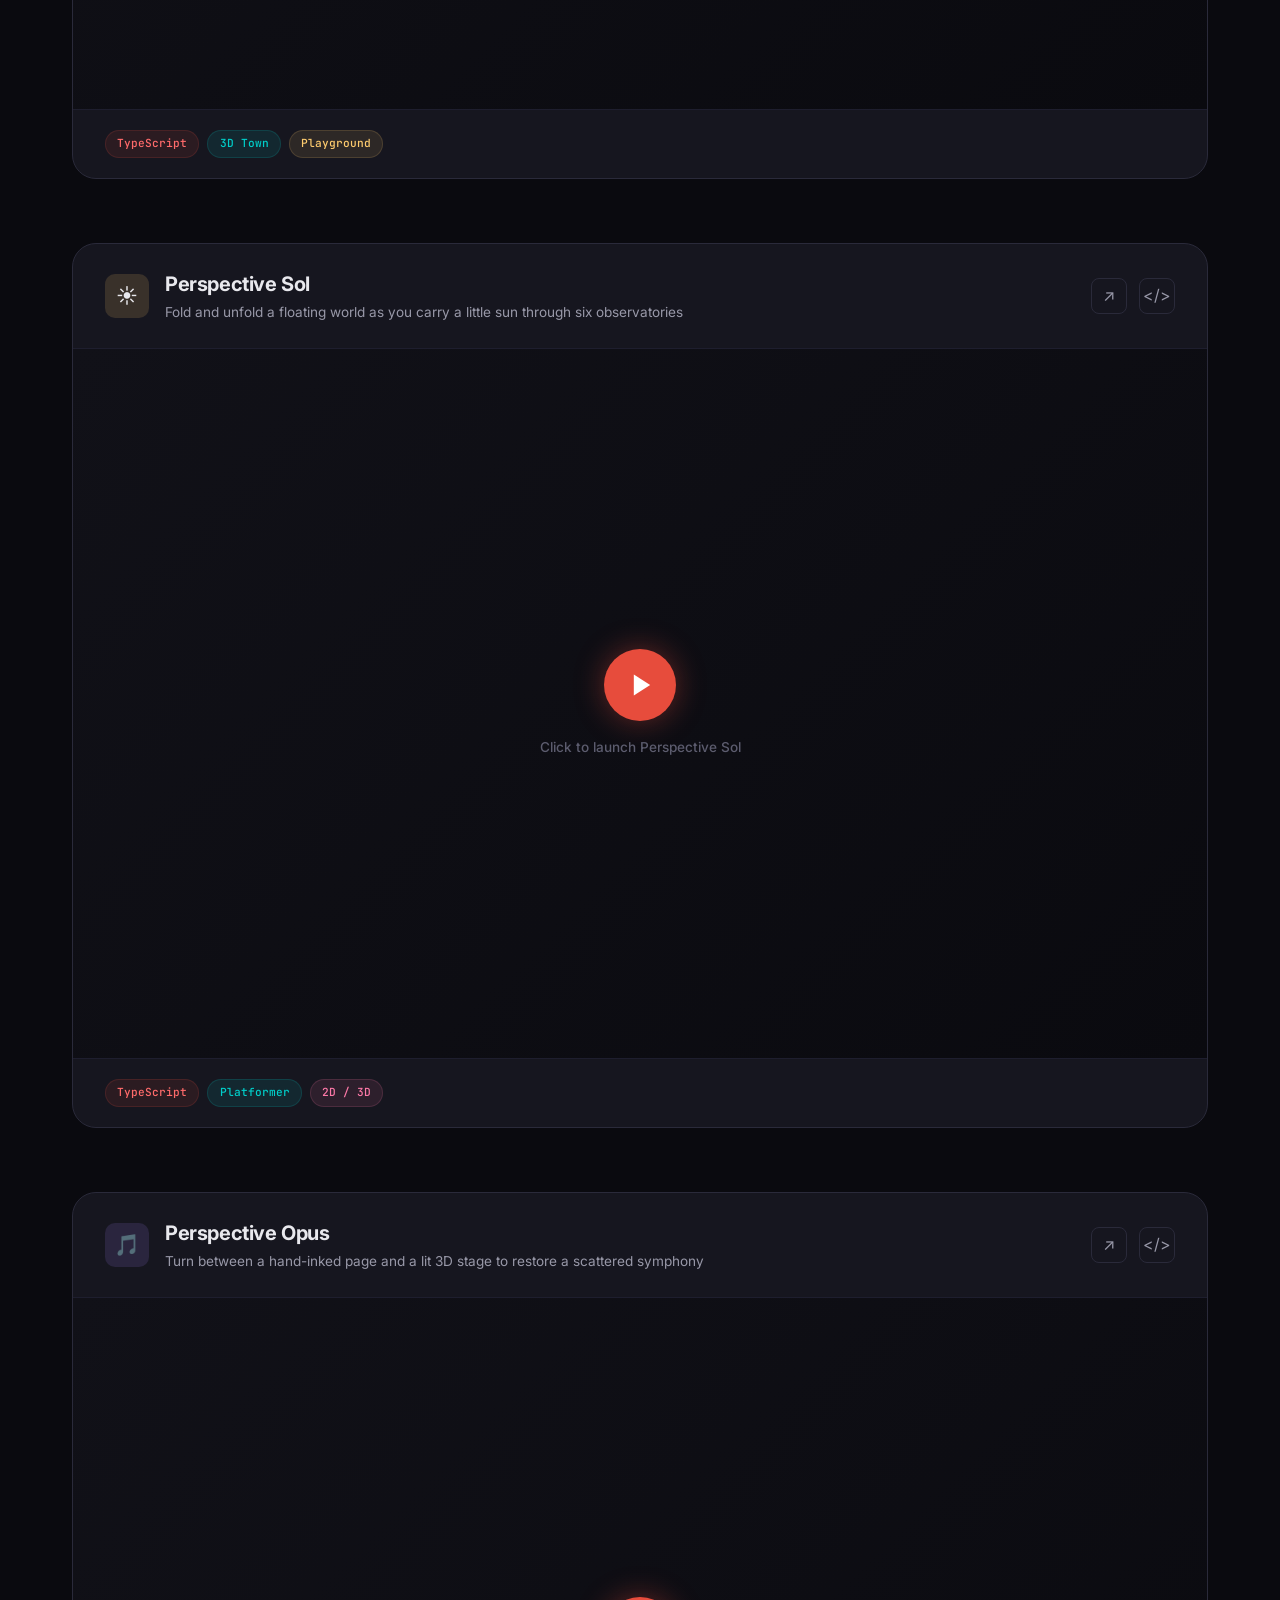
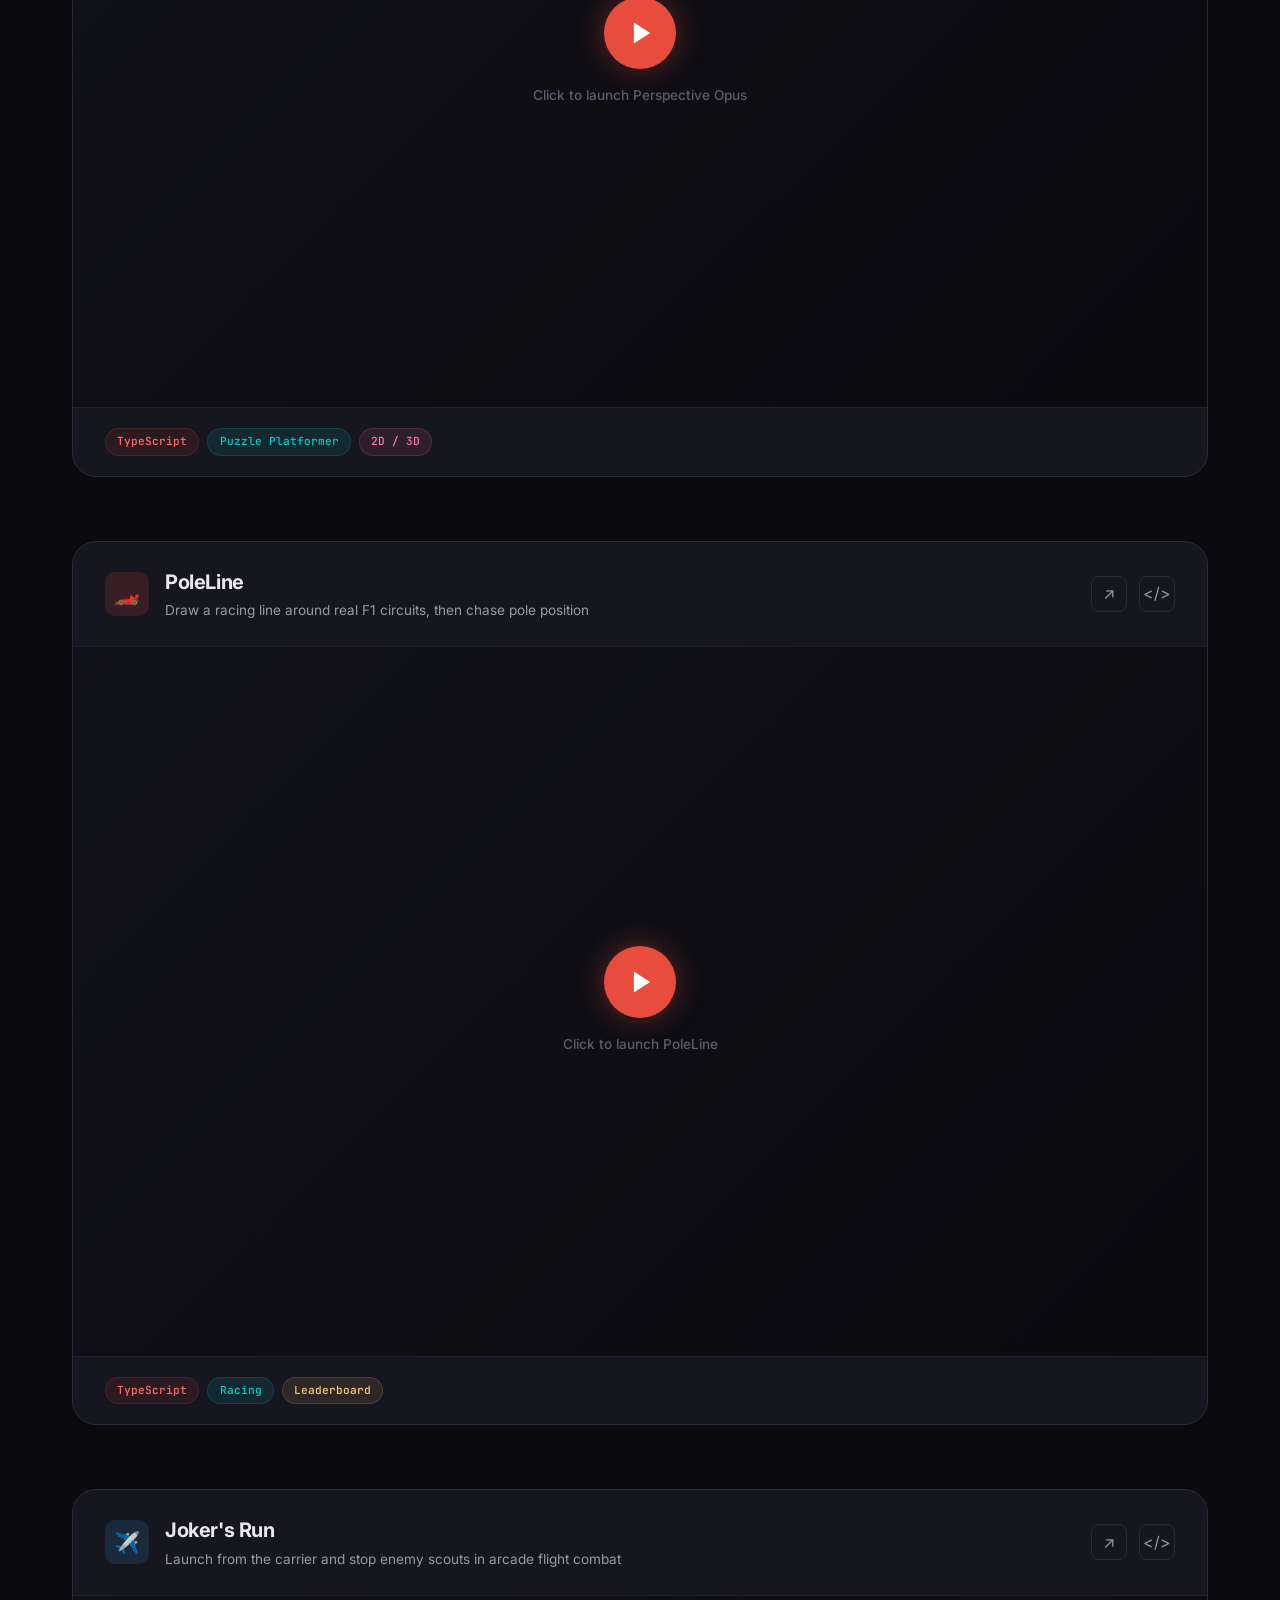
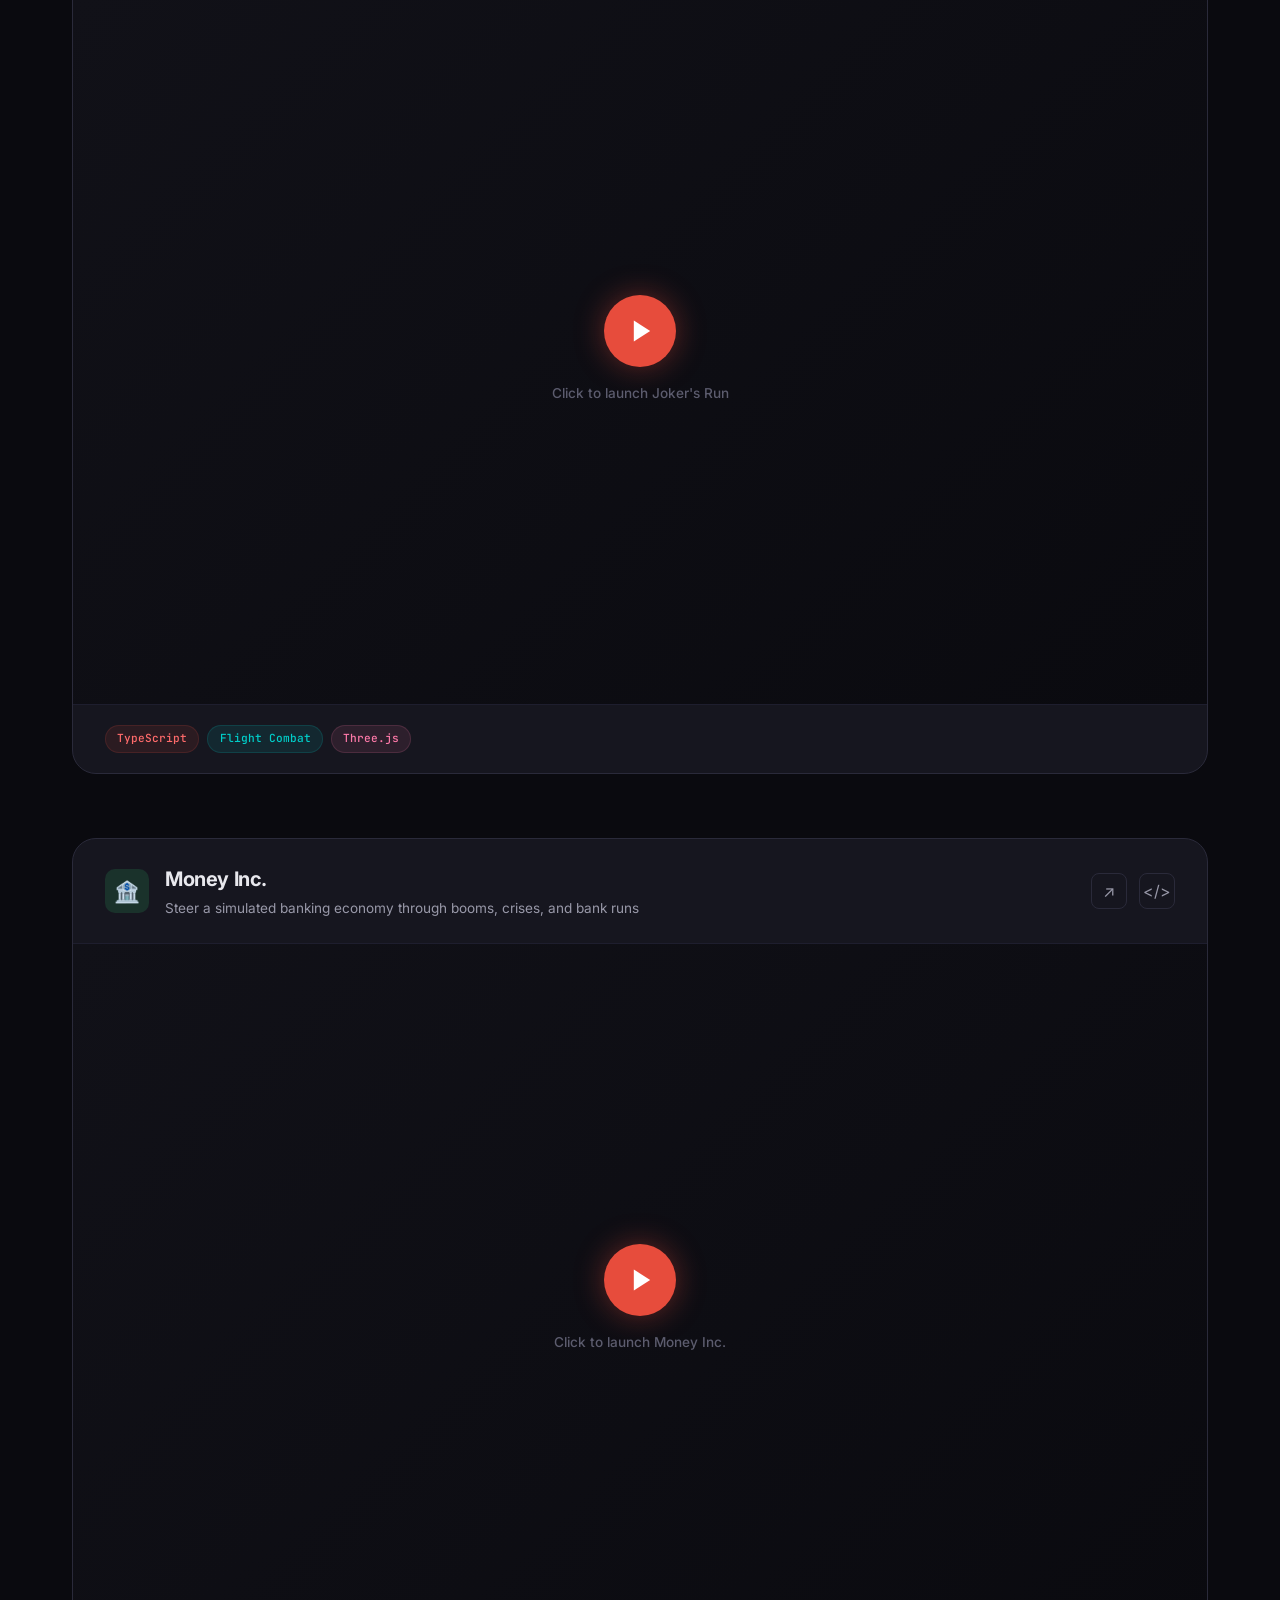
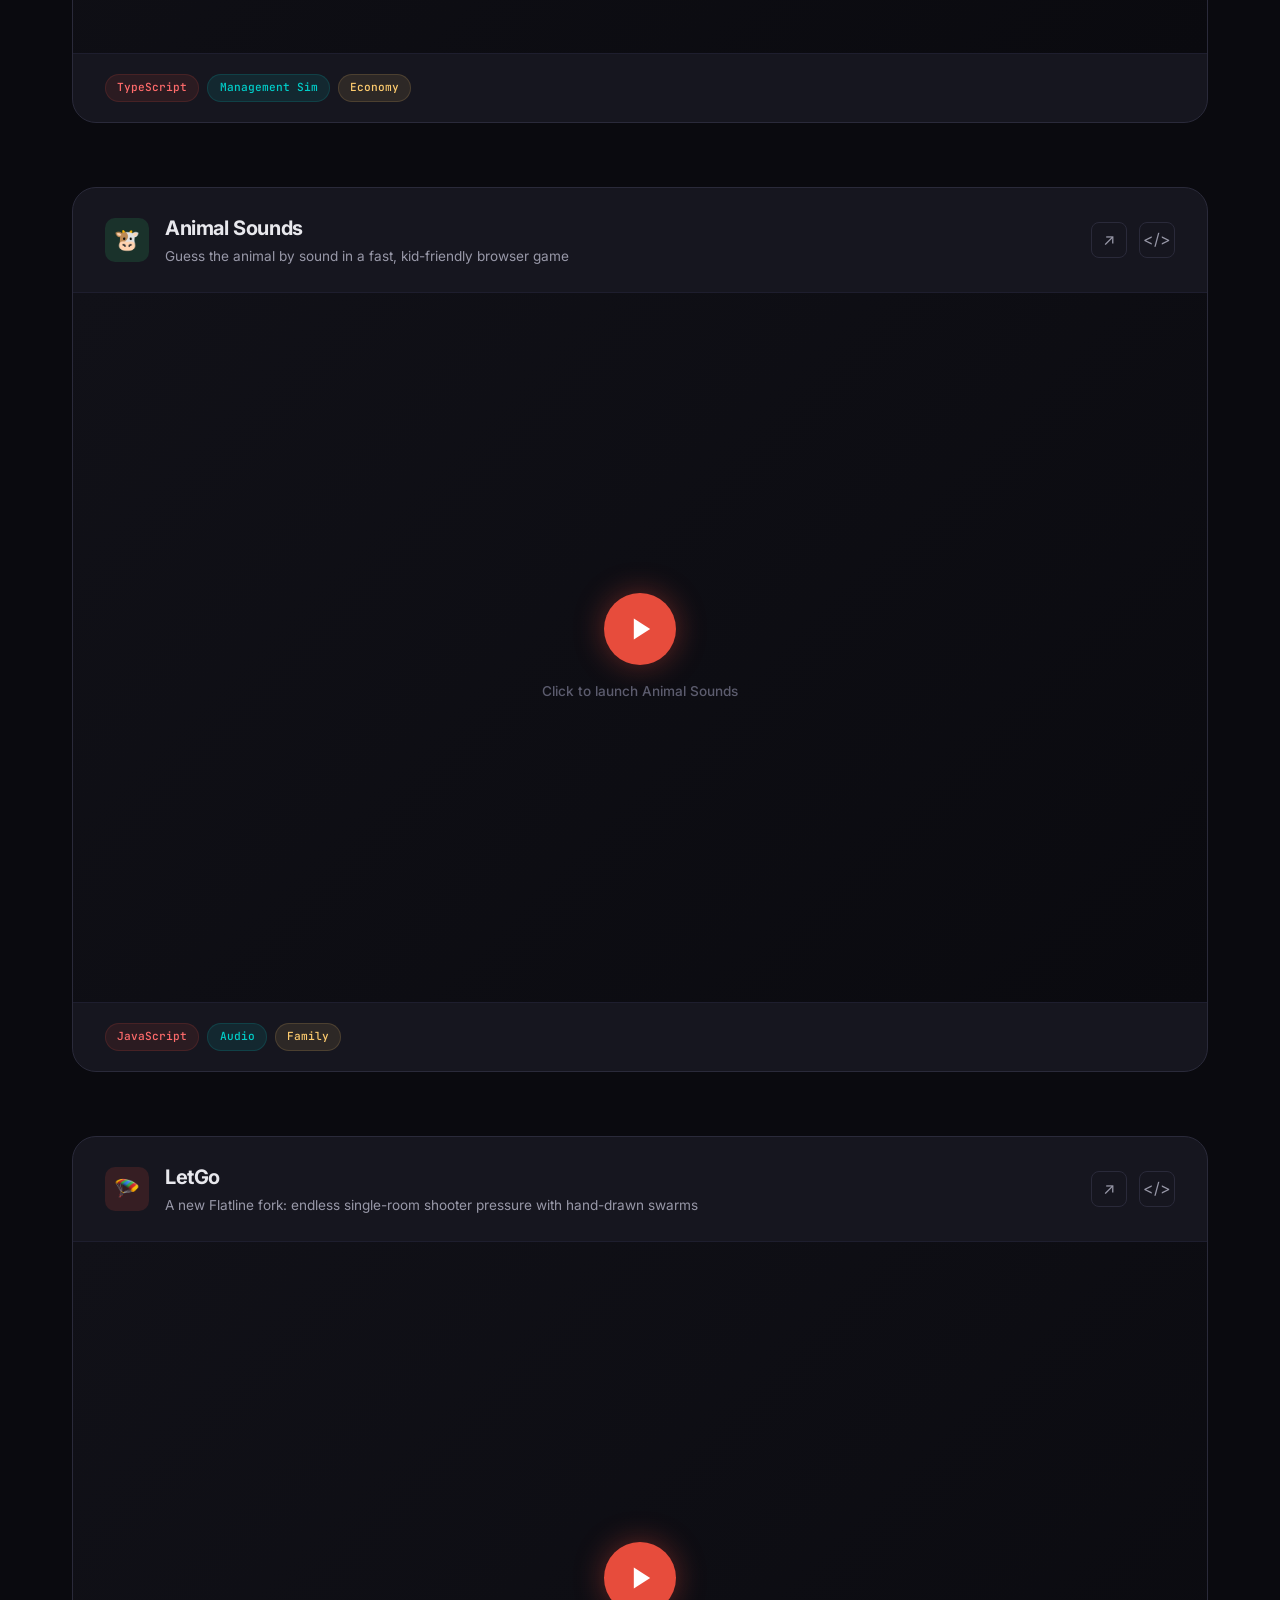
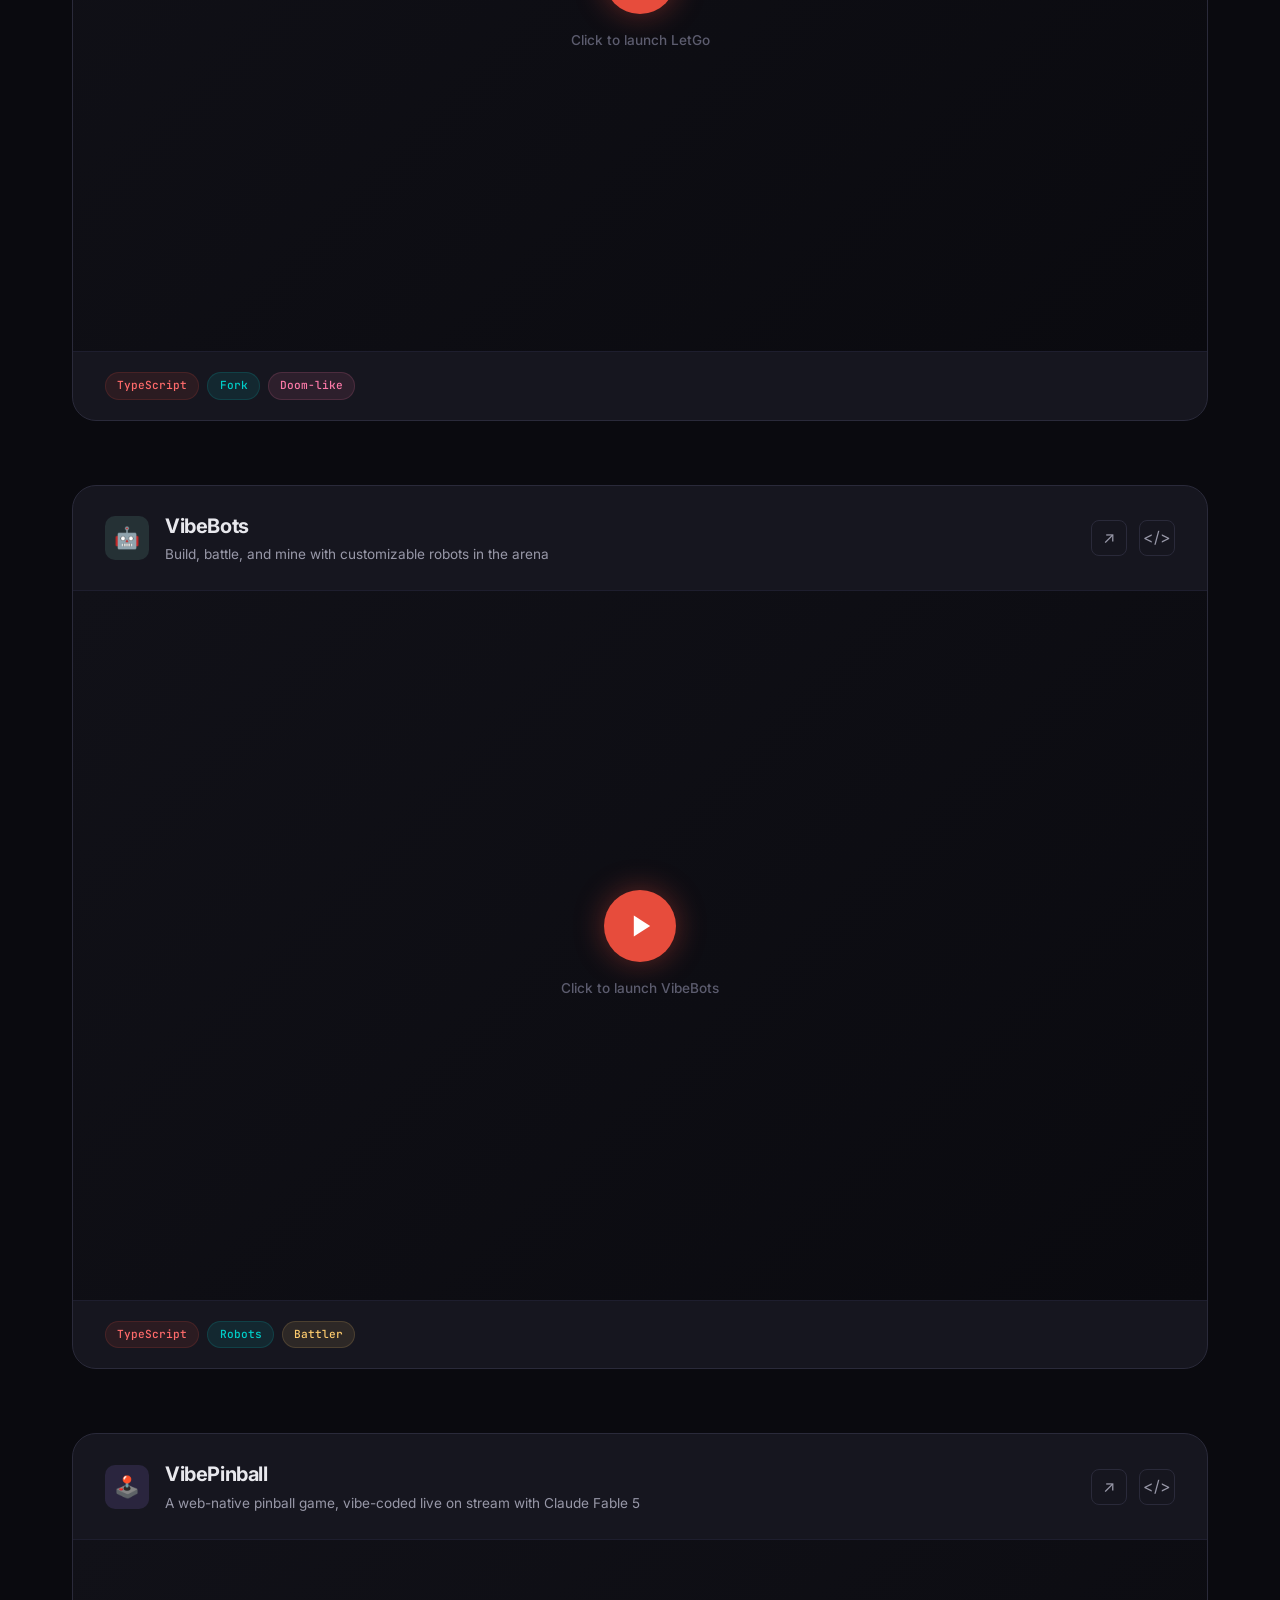
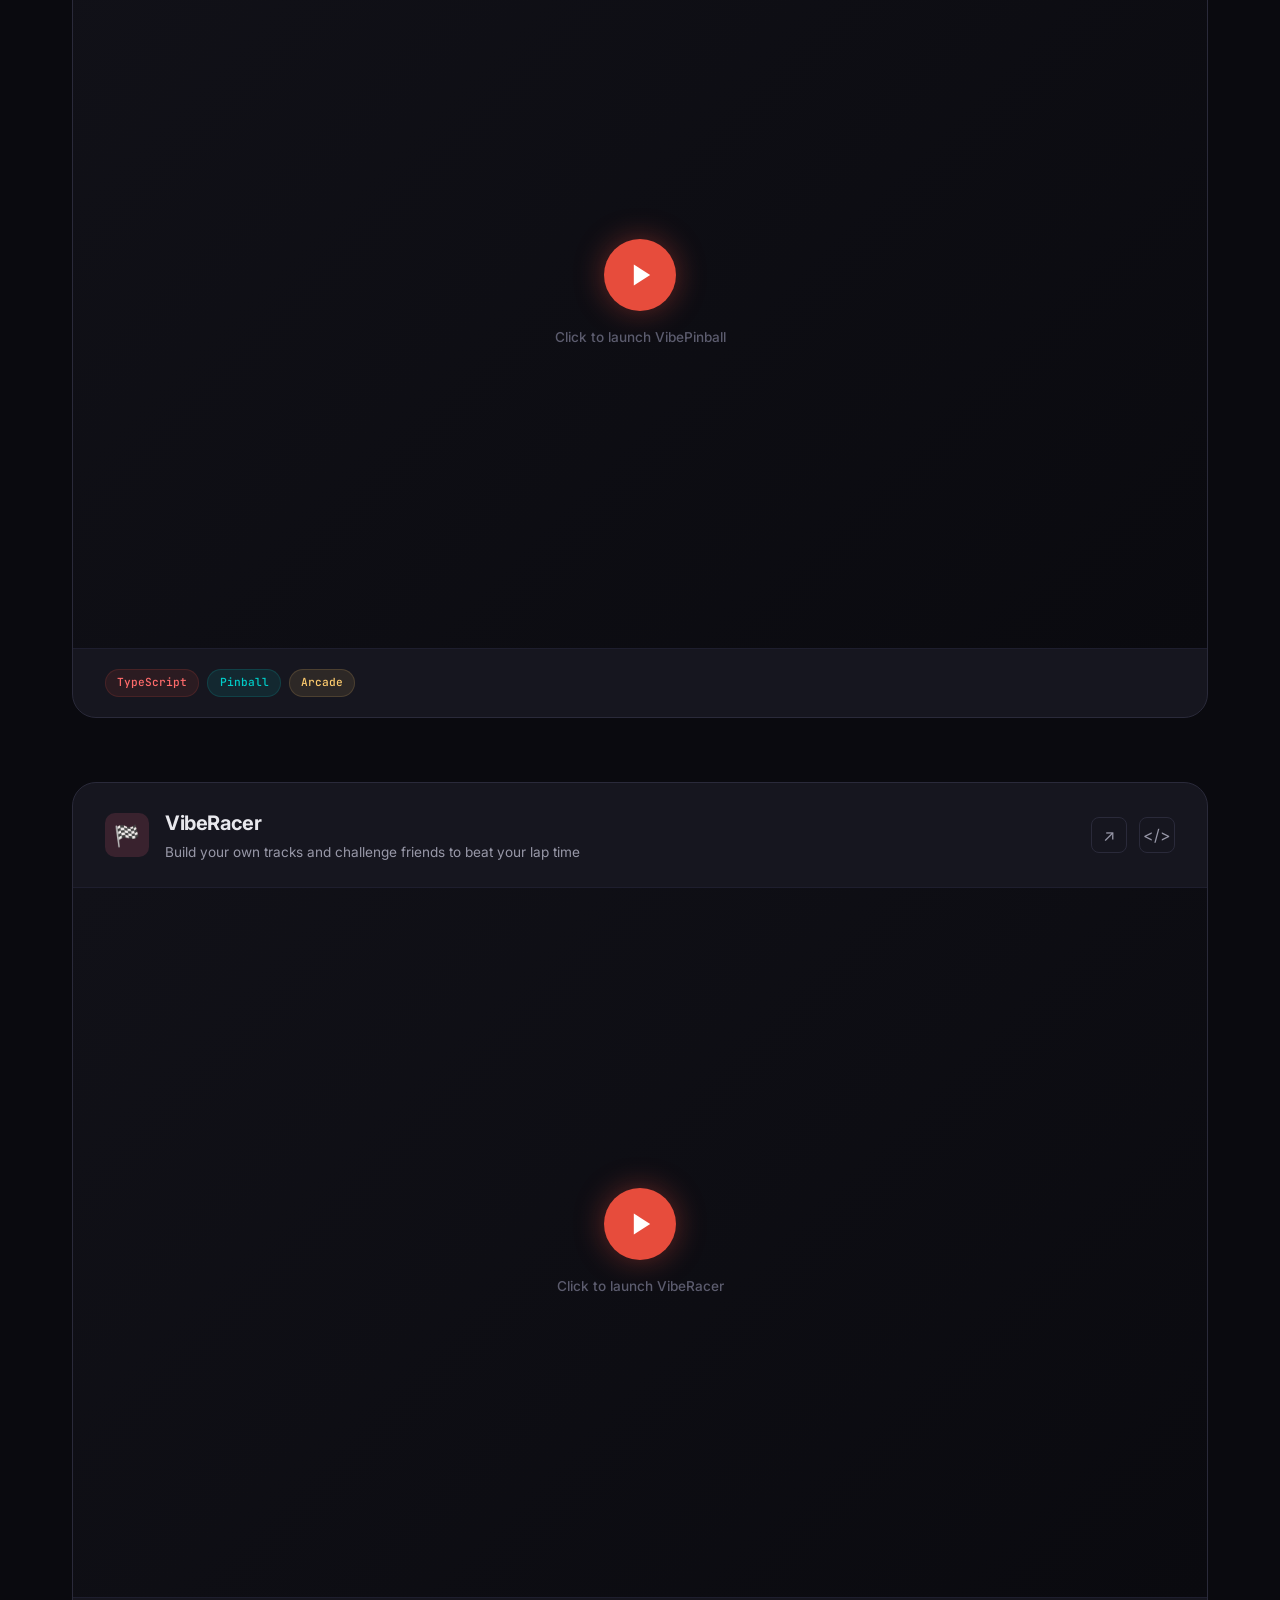
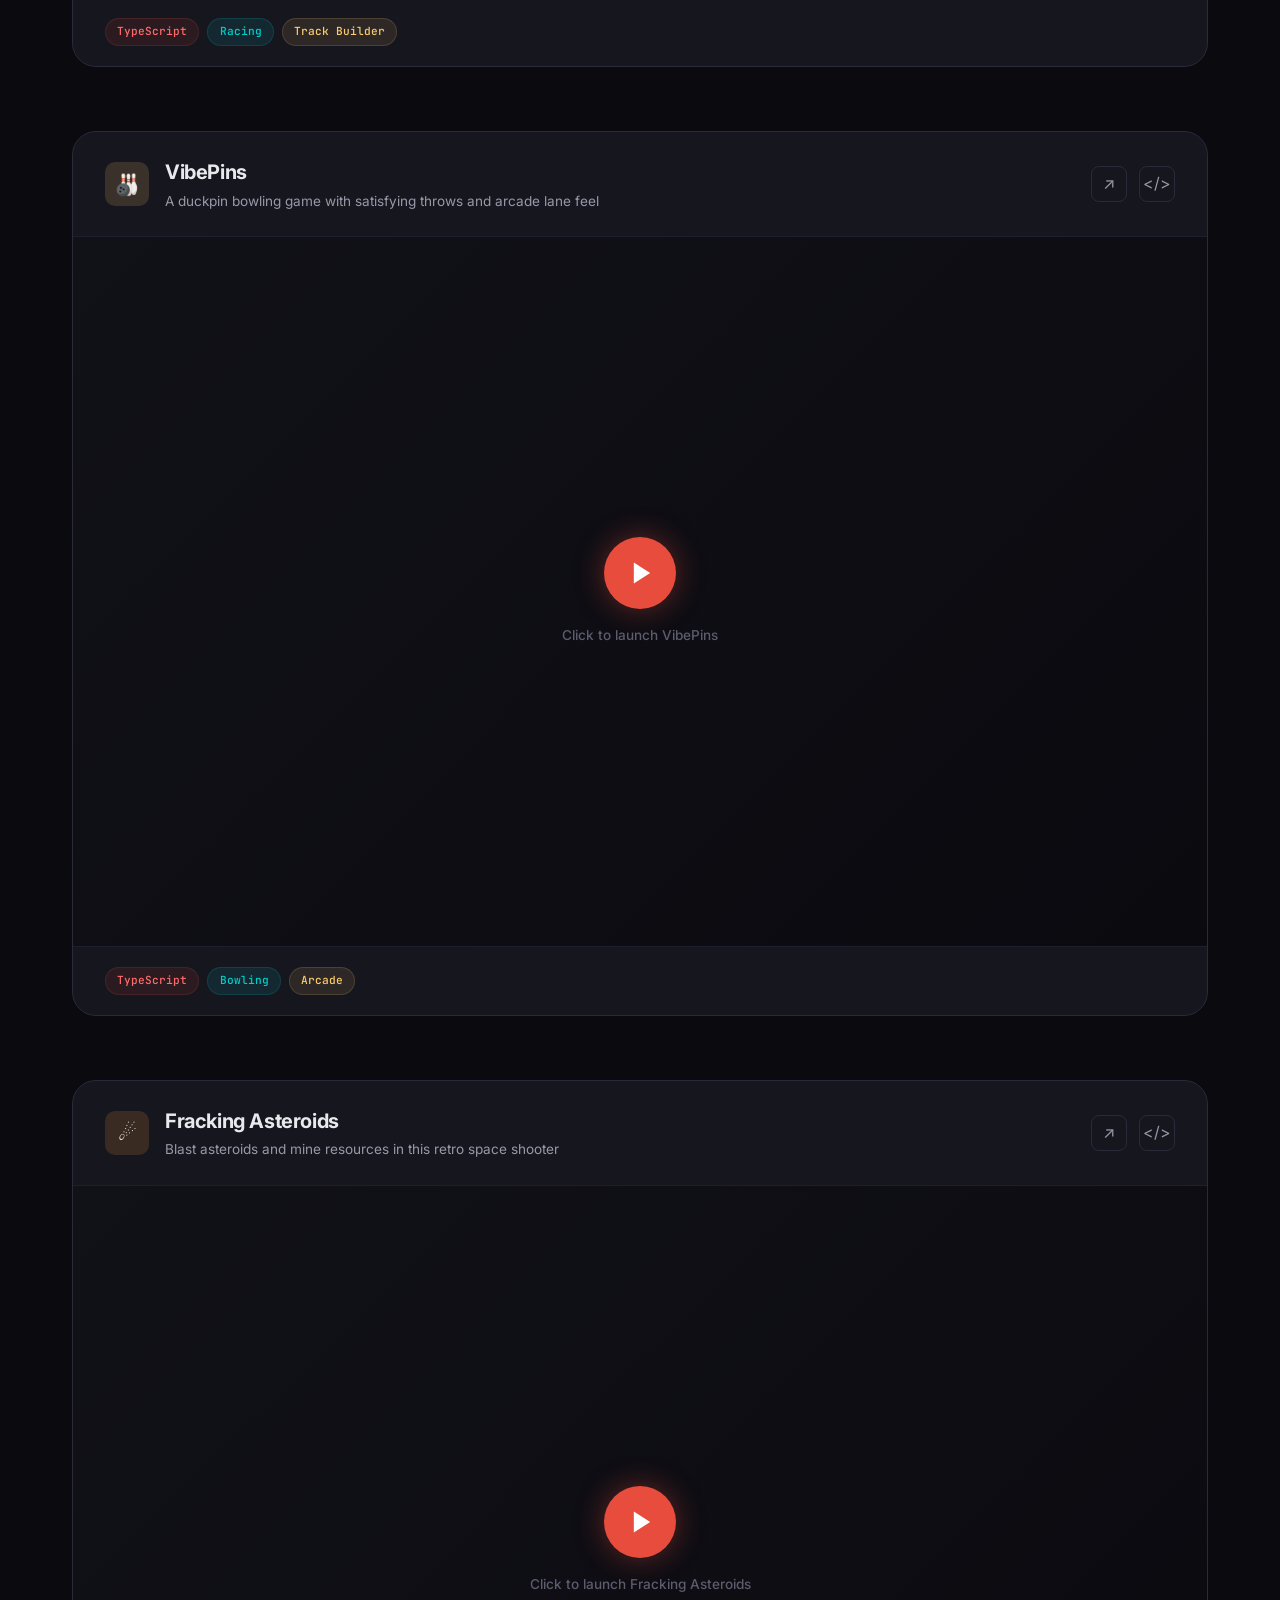
==== commit 7716e77d: "Add Three Acres to project catalog" ====
--- a/index.html
+++ b/index.html
@@ -57,11 +57,11 @@
       </p>
       <div class="hero-stats">
         <div class="hero-stat">
-          <div class="hero-stat-number" data-count="56">0</div>
+          <div class="hero-stat-number" data-count="57">0</div>
           <div class="hero-stat-label">Projects</div>
         </div>
         <div class="hero-stat">
-          <div class="hero-stat-number" data-count="34">0</div>
+          <div class="hero-stat-number" data-count="35">0</div>
           <div class="hero-stat-label">Playable</div>
         </div>
         <div class="hero-stat">
@@ -88,6 +88,34 @@
     </div>
 
     <div class="playable-grid">
+
+      <!-- Three Acres -->
+      <div class="playable-card" data-url="https://three-acres.vercel.app">
+        <div class="playable-card-header">
+          <div class="playable-card-info">
+            <div class="playable-card-icon" style="background: rgba(46, 204, 113, 0.15);">&#x1F33E;</div>
+            <div>
+              <div class="playable-card-title">Three Acres</div>
+              <div class="playable-card-tagline">Three farming games on one farm, with every rule ready to remix</div>
+            </div>
+          </div>
+          <div class="playable-card-actions">
+            <a href="https://three-acres.vercel.app" target="_blank" rel="noopener" class="btn-icon" title="Open in new tab">&#x2197;</a>
+            <a href="https://github.com/Randroids-Dojo/ThreeAcres" target="_blank" rel="noopener" class="btn-icon" title="Source code">&lt;/&gt;</a>
+          </div>
+        </div>
+        <div class="playable-card-embed">
+          <div class="embed-placeholder" onclick="loadEmbed(this)">
+            <div class="play-btn"><svg viewBox="0 0 24 24"><polygon points="5,3 19,12 5,21"/></svg></div>
+            <span class="embed-label">Click to launch Three Acres</span>
+          </div>
+        </div>
+        <div class="playable-card-footer">
+          <span class="tech-tag">TypeScript</span>
+          <span class="tech-tag teal">Farming</span>
+          <span class="tech-tag gold">Simulation</span>
+        </div>
+      </div>
 
       <!-- Six -->
       <div class="playable-card" data-url="https://six-guitar.vercel.app">
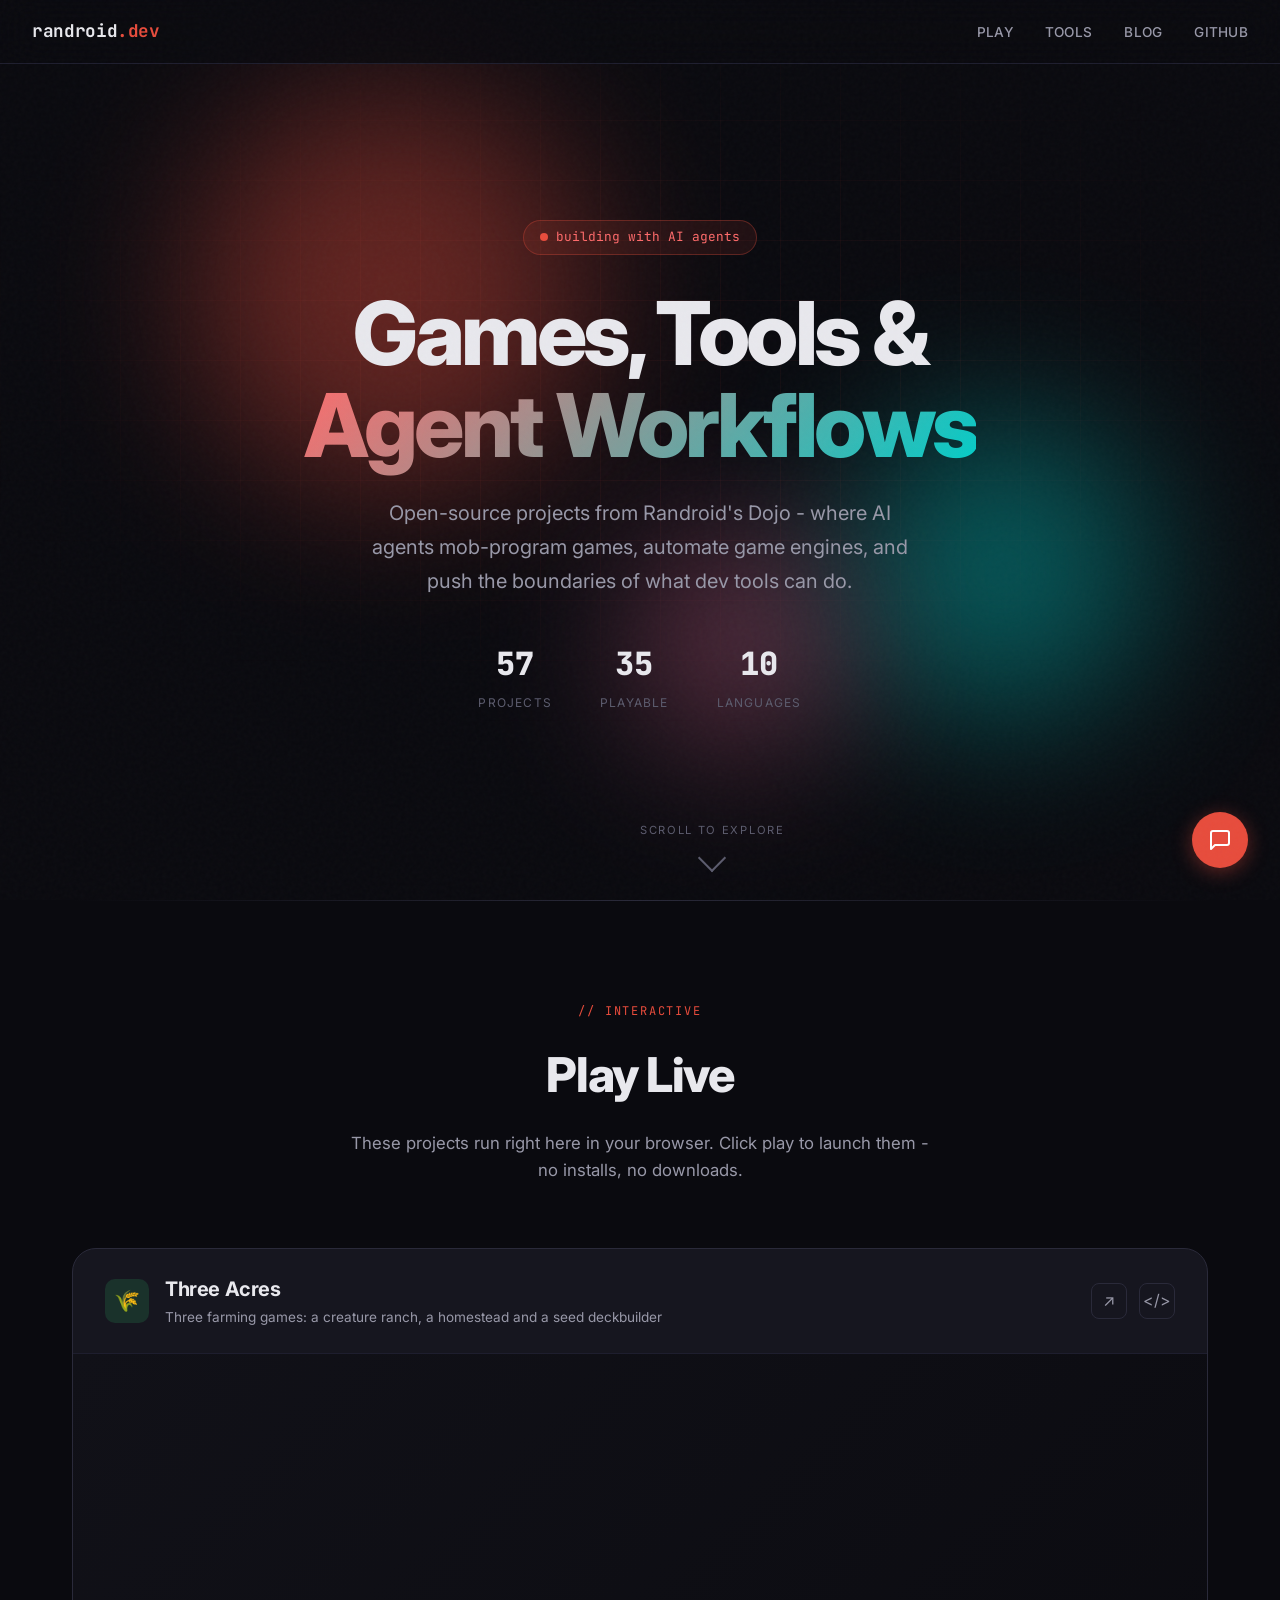
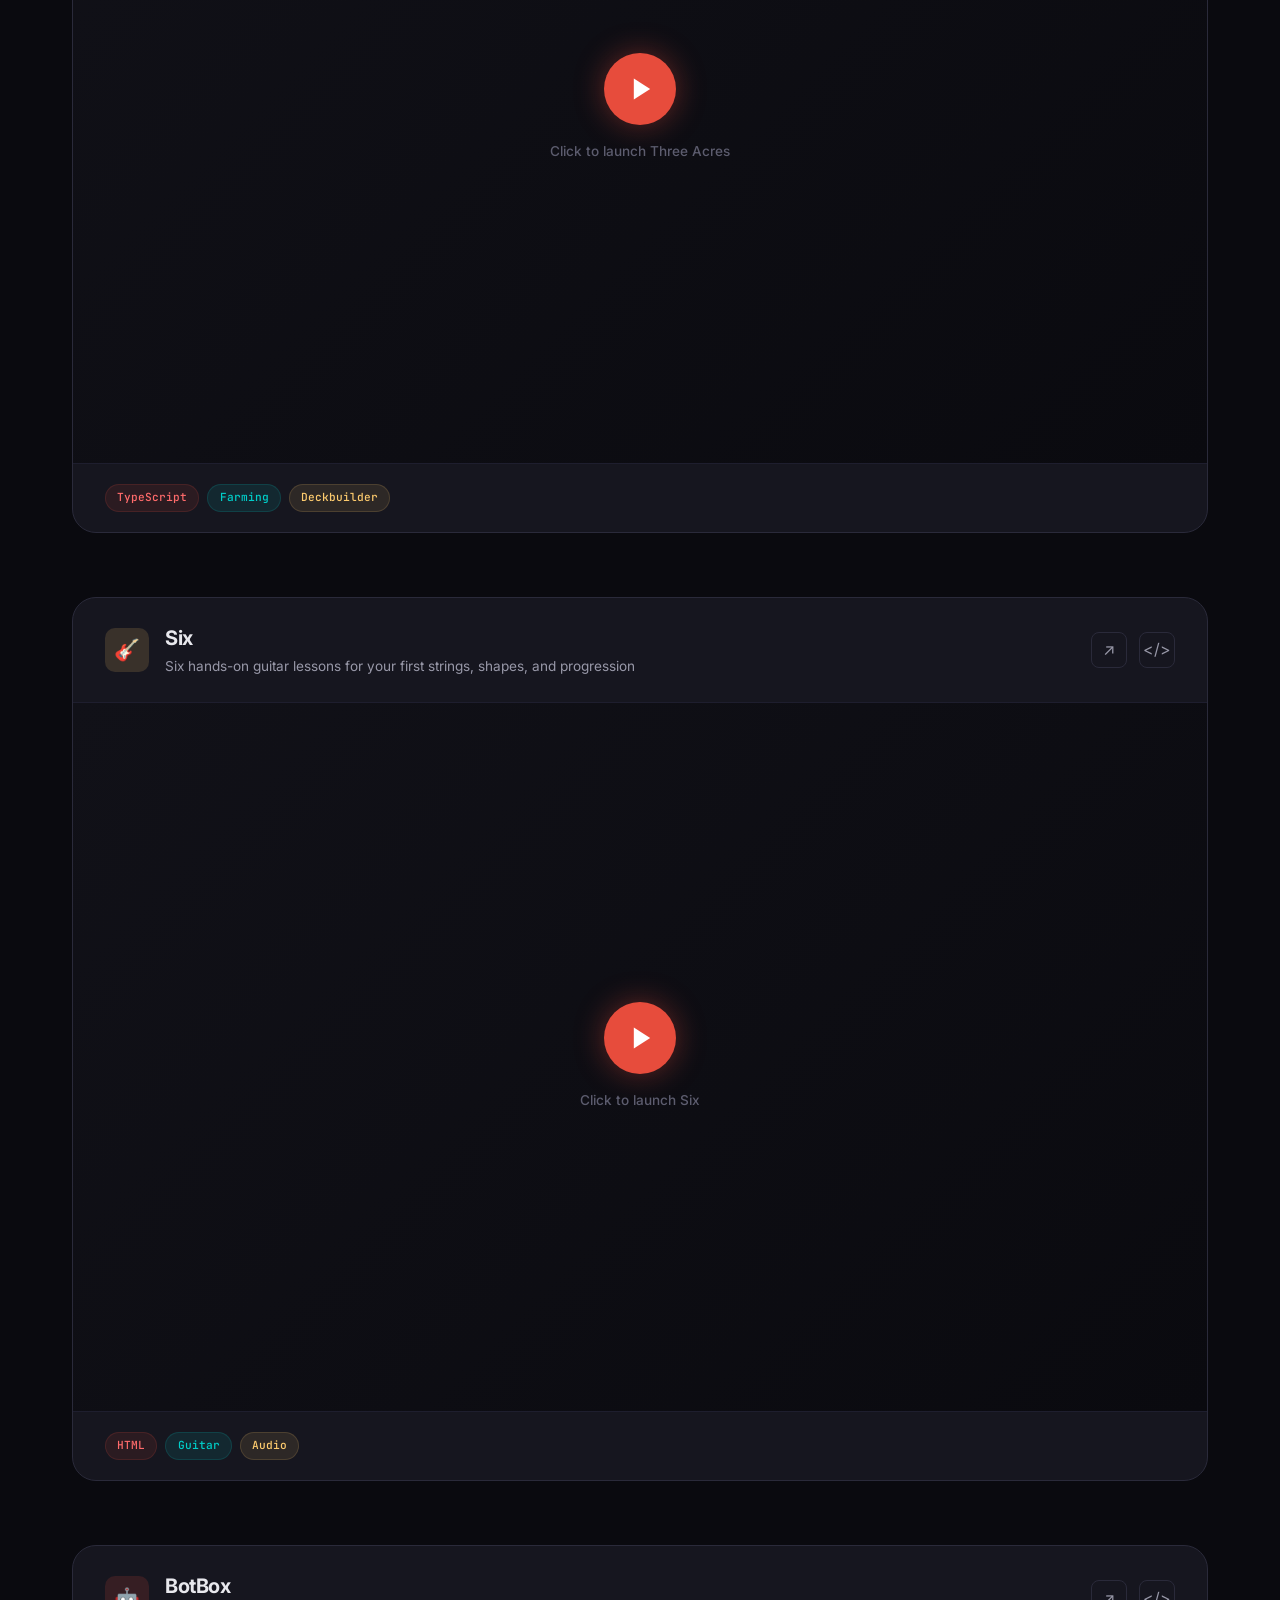
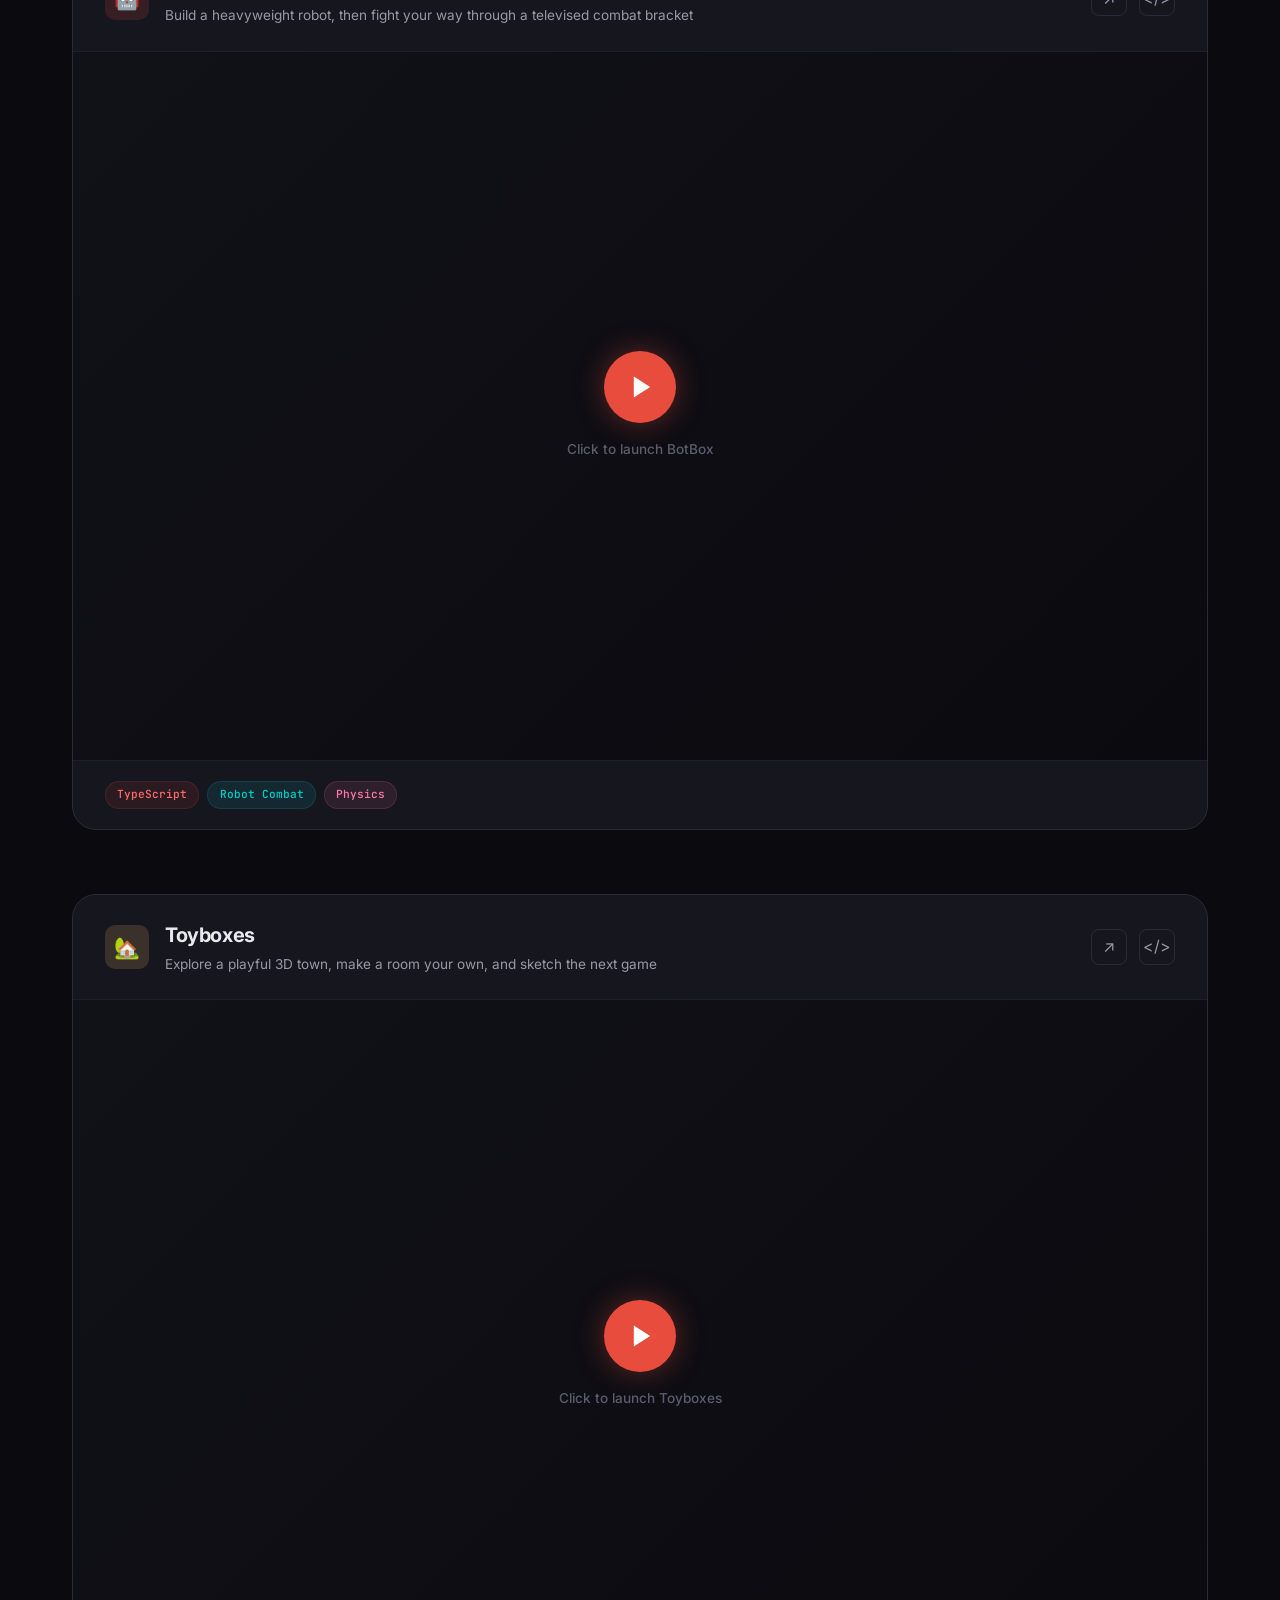
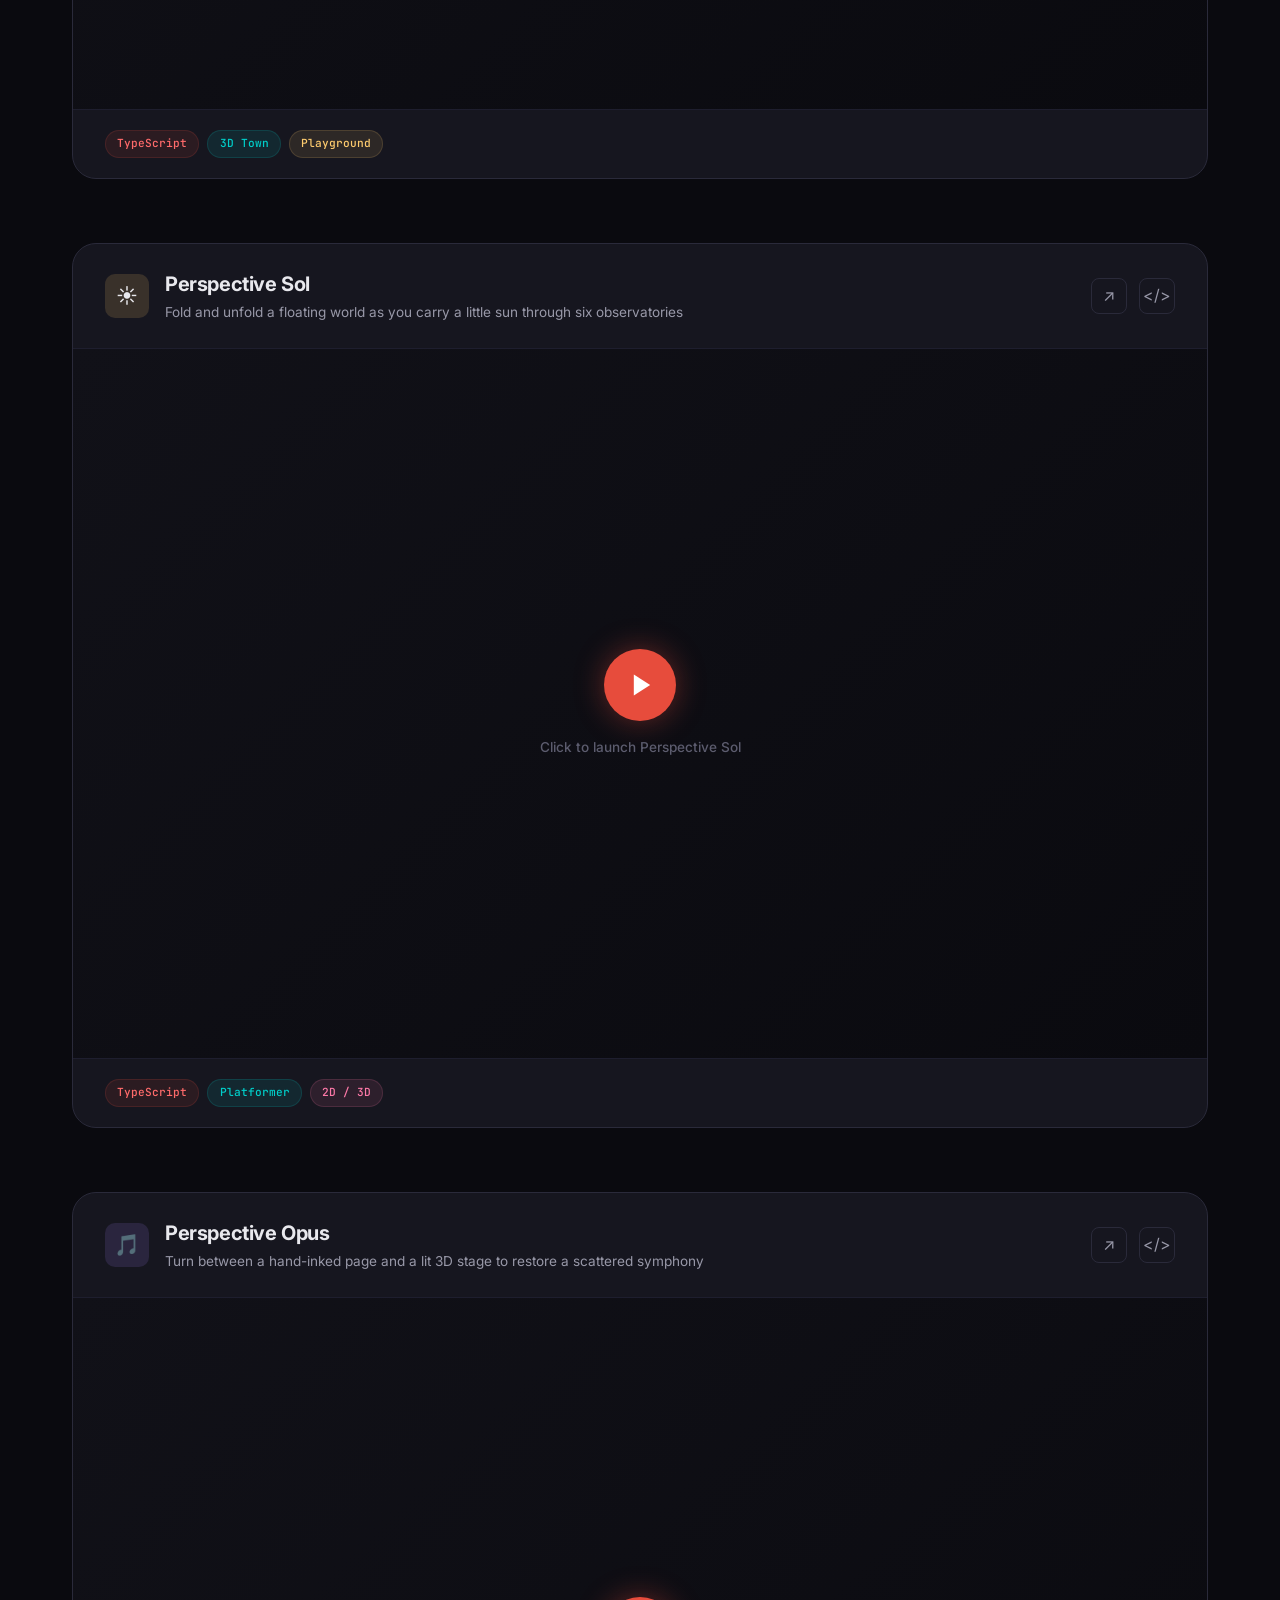
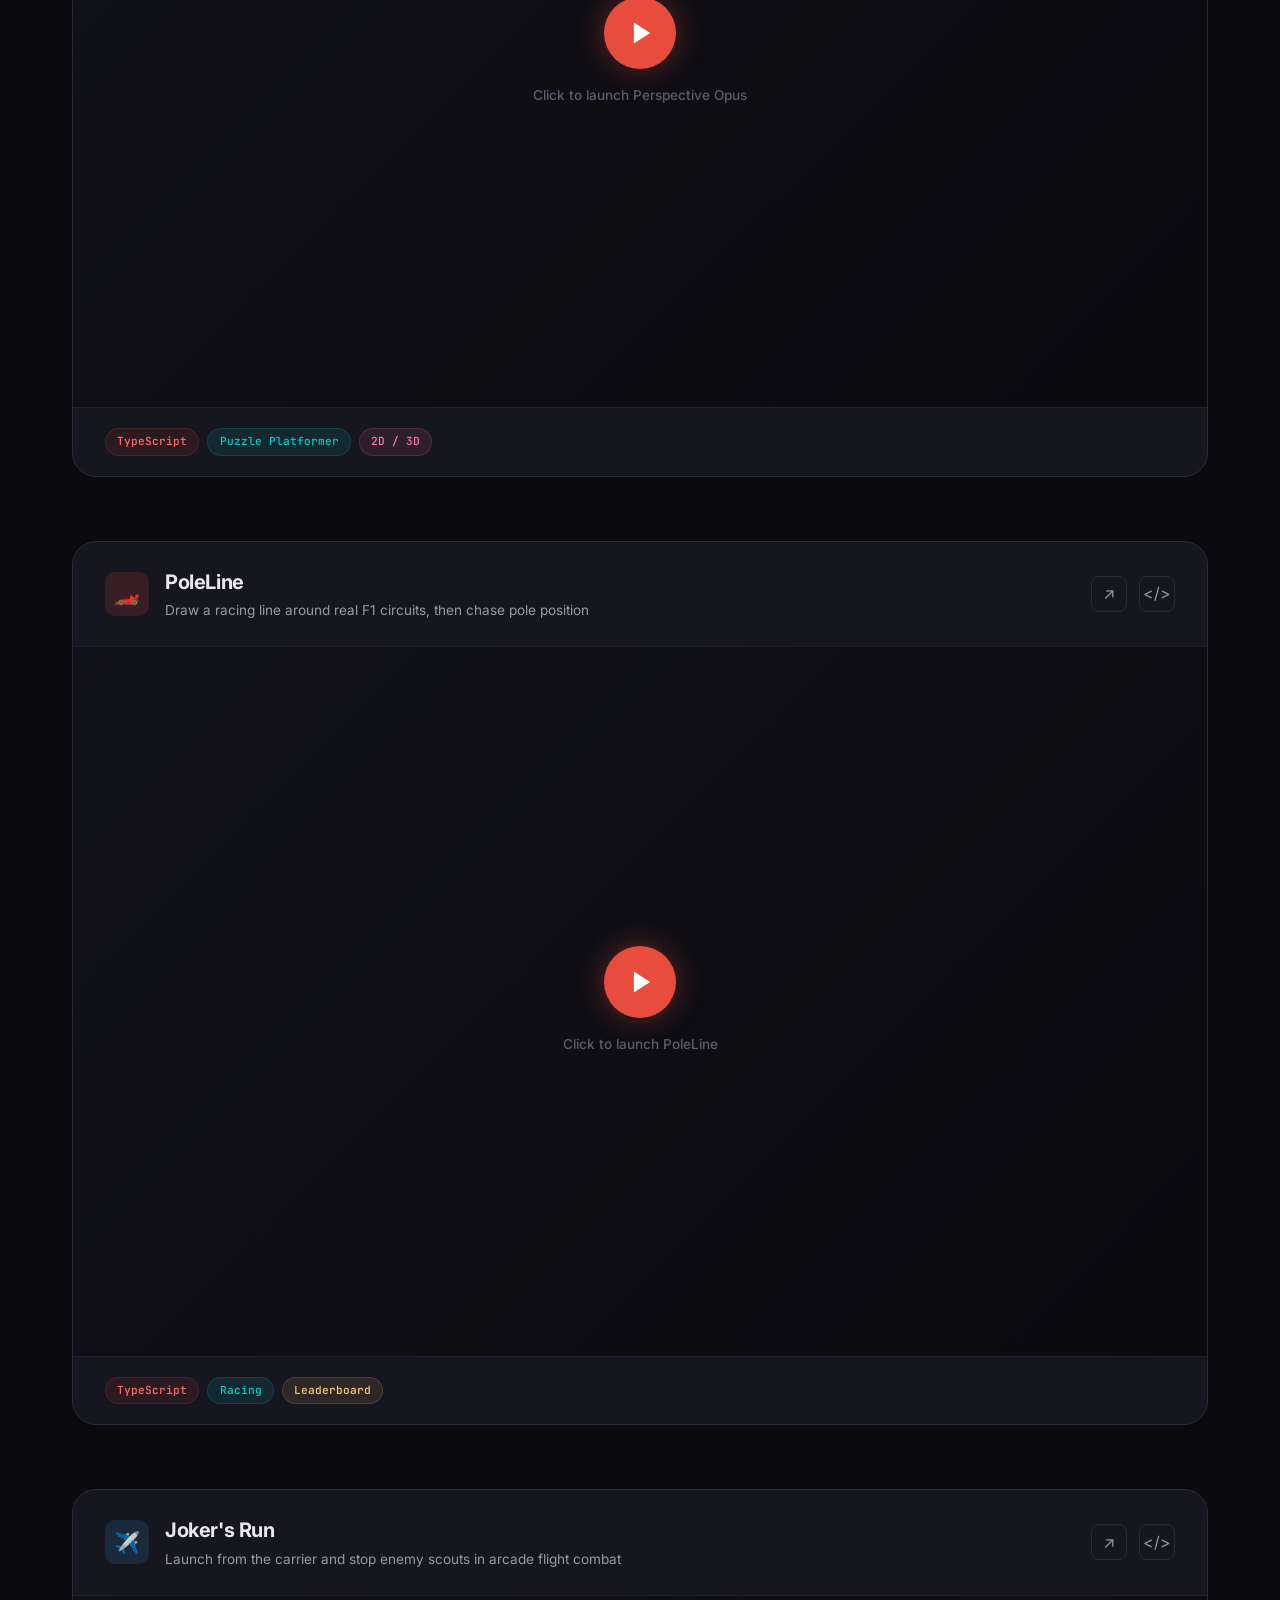
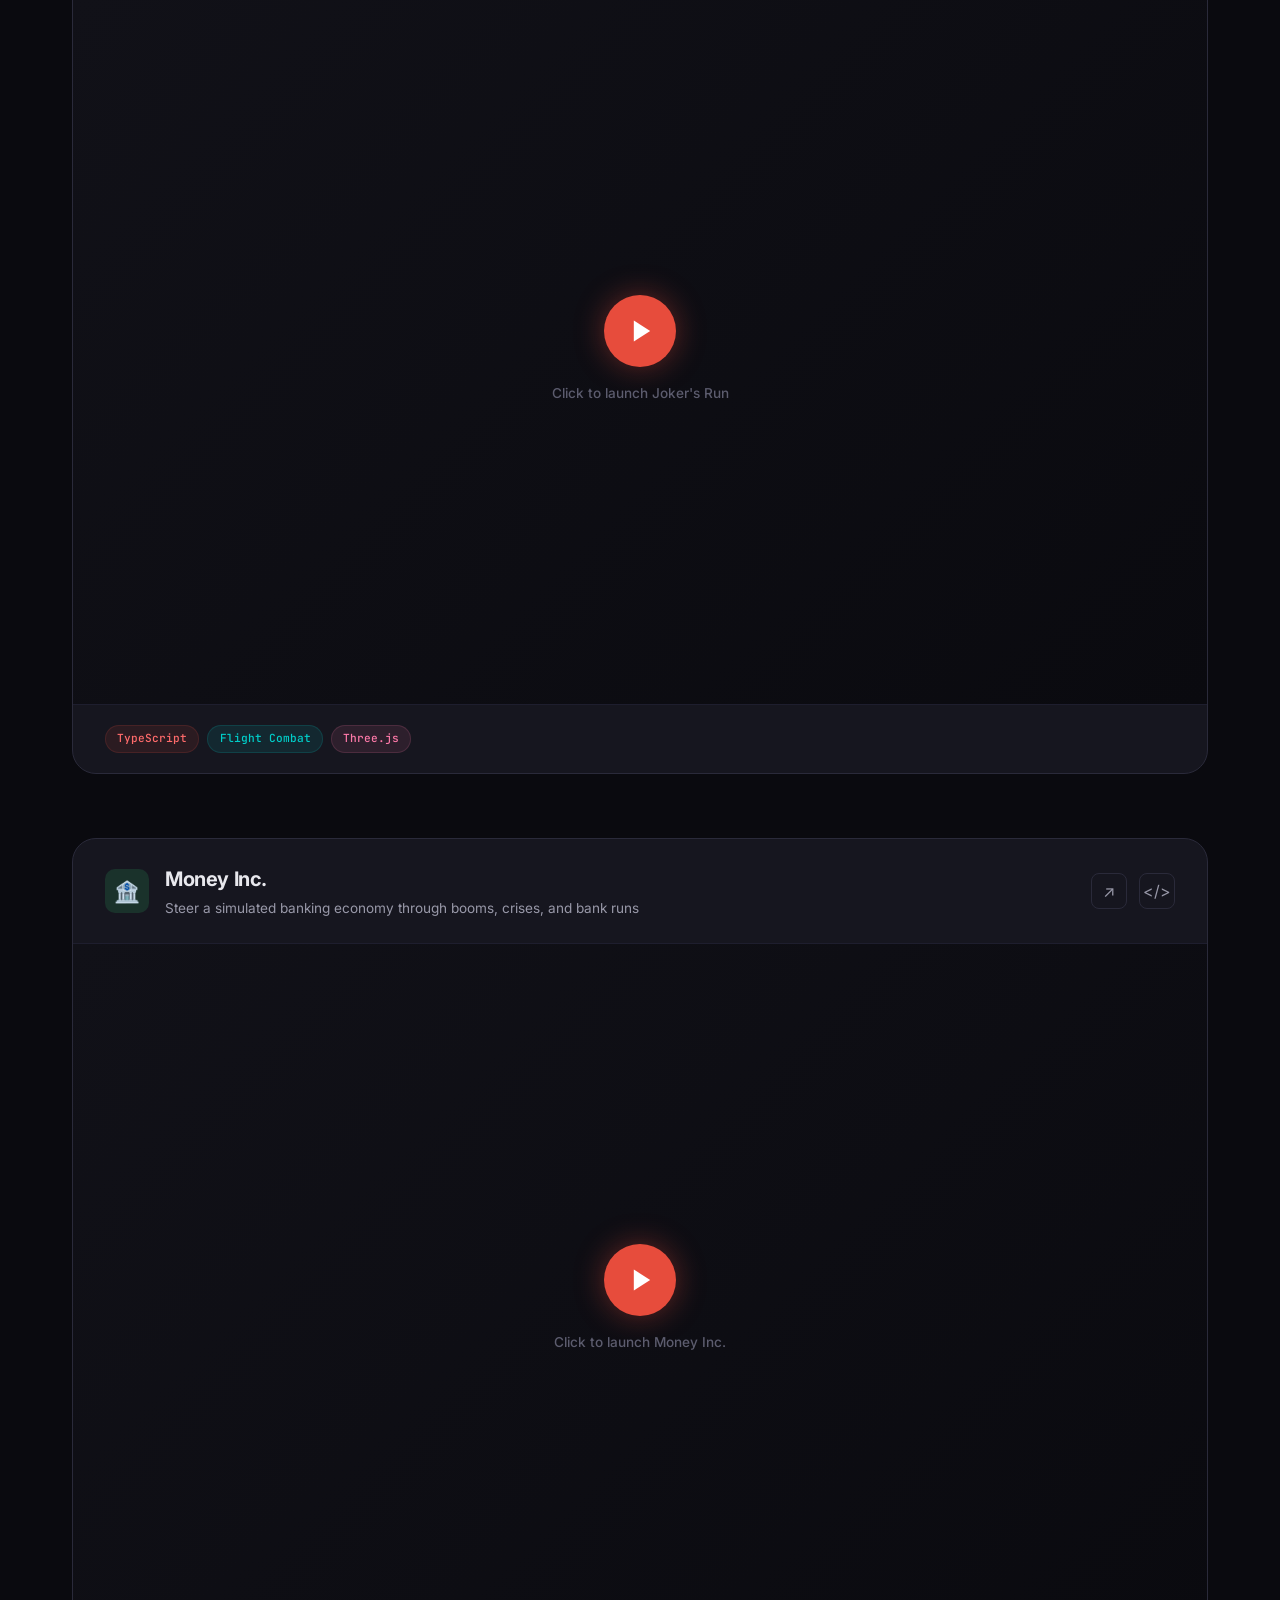
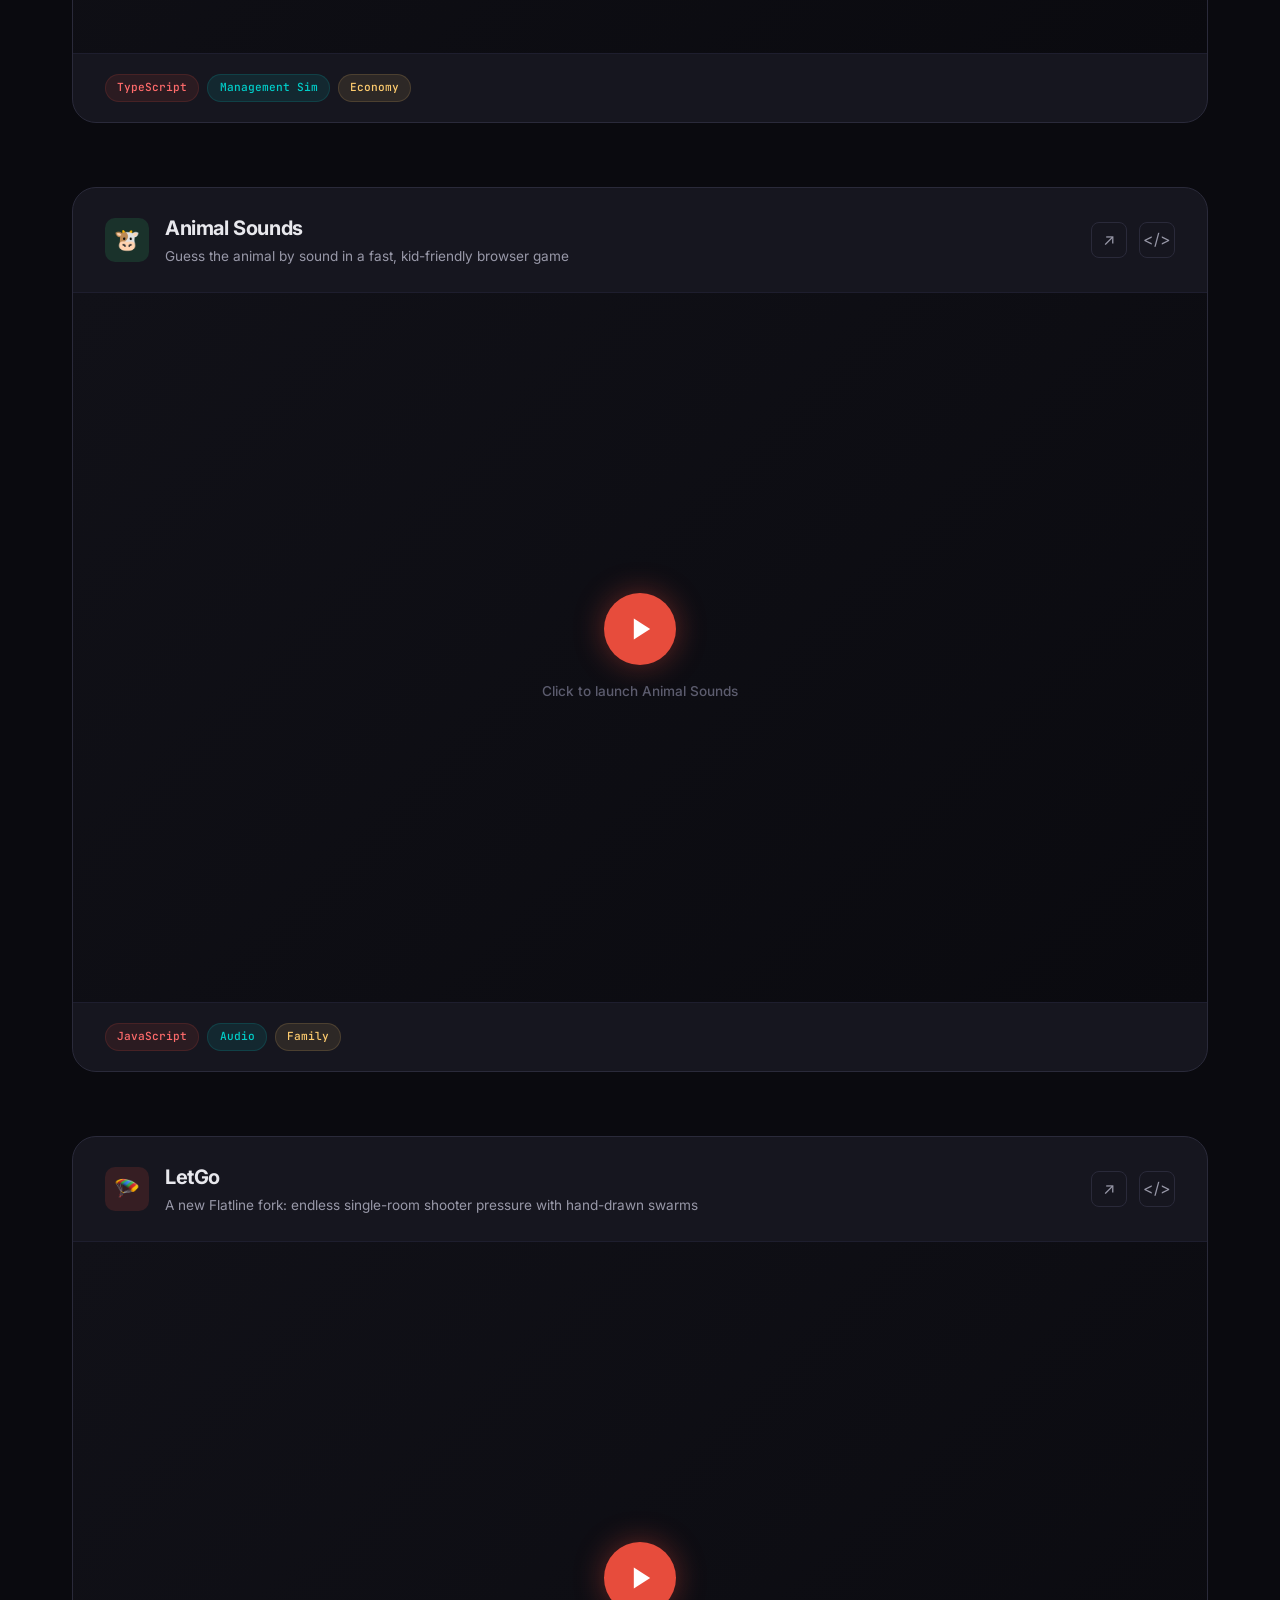
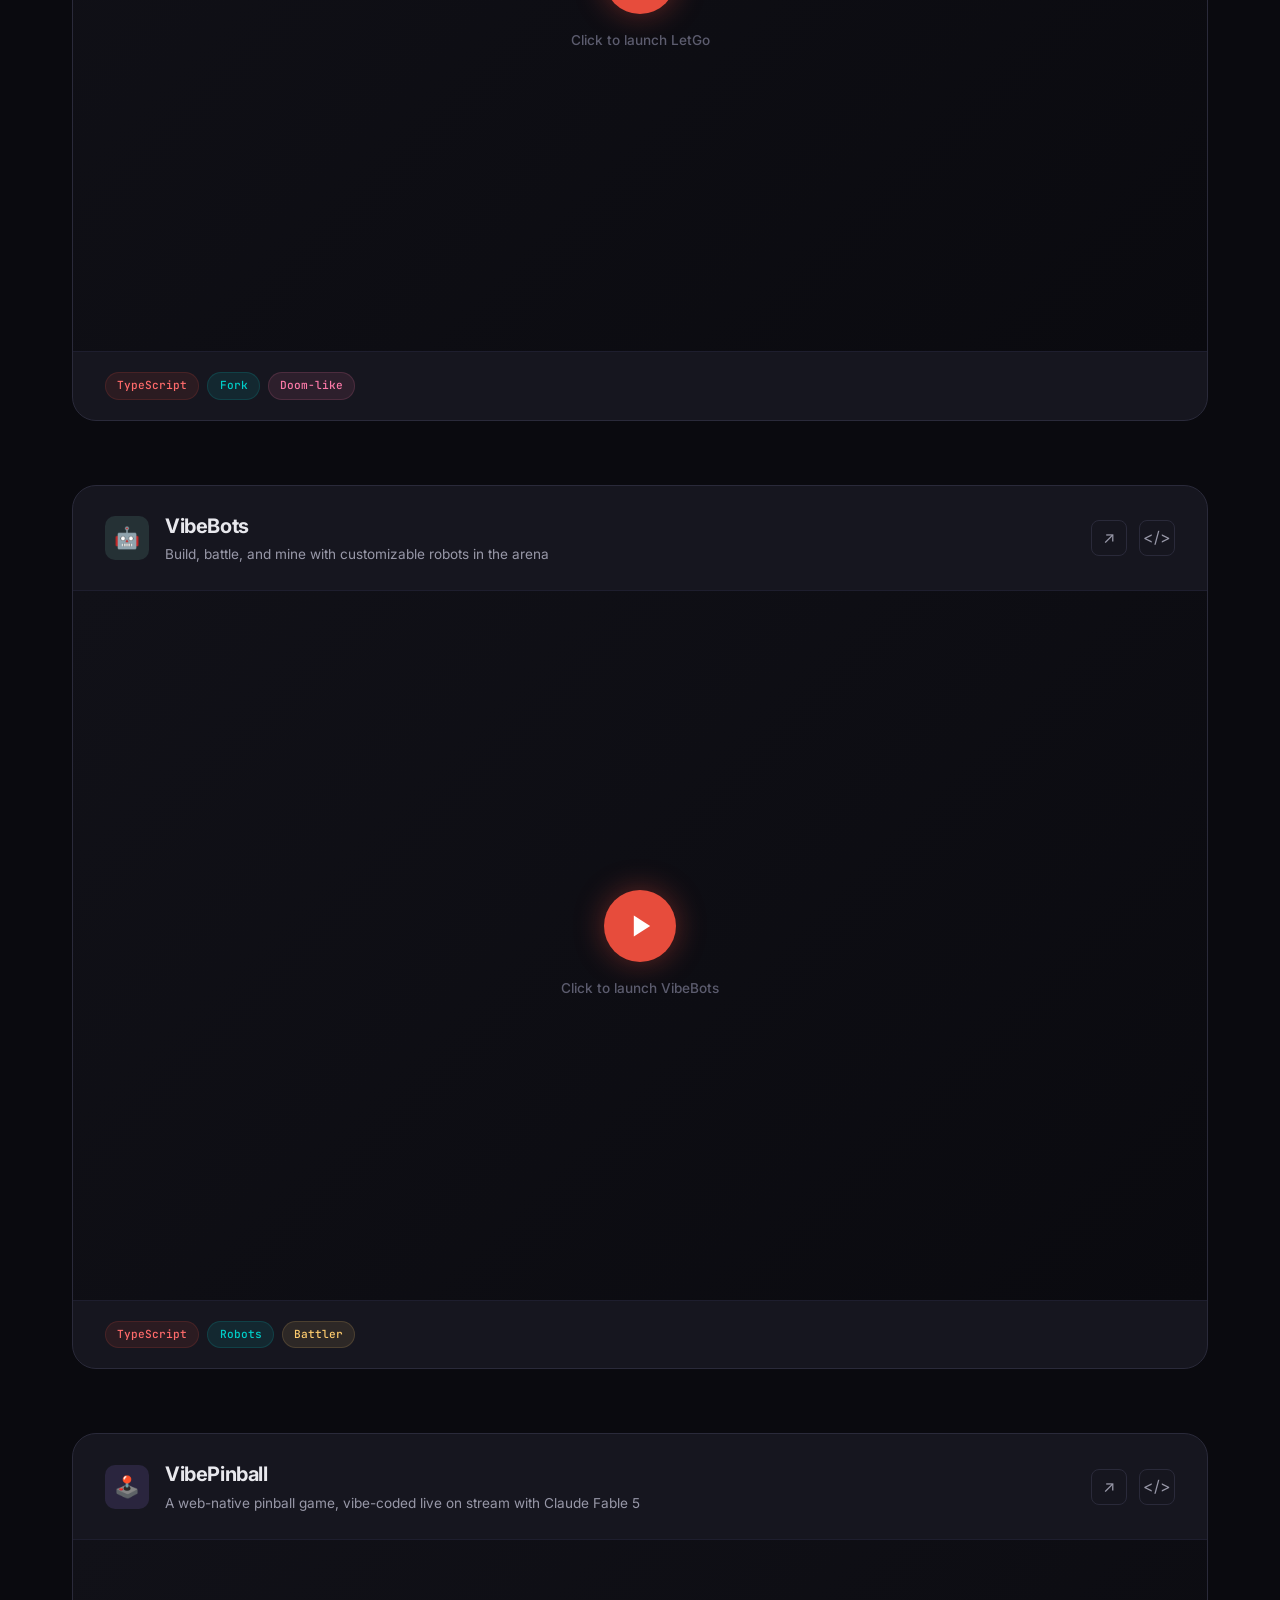
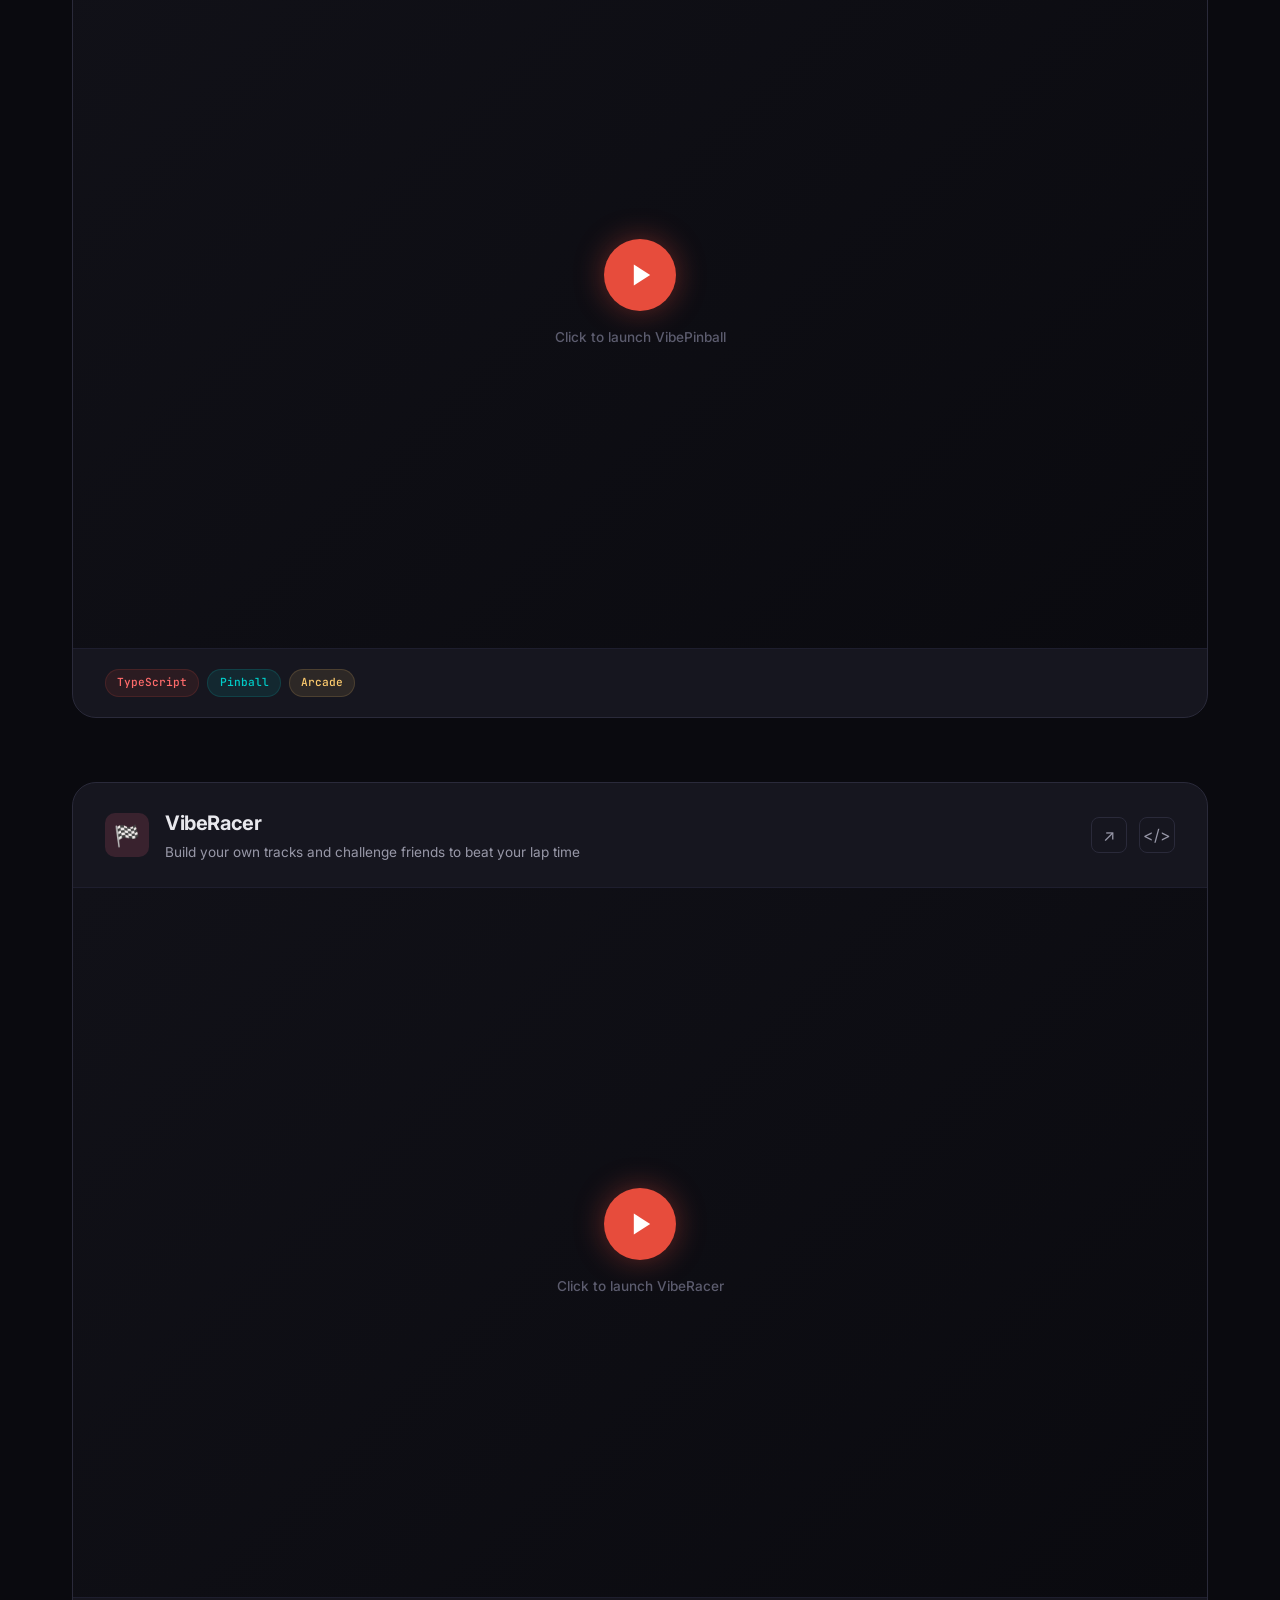
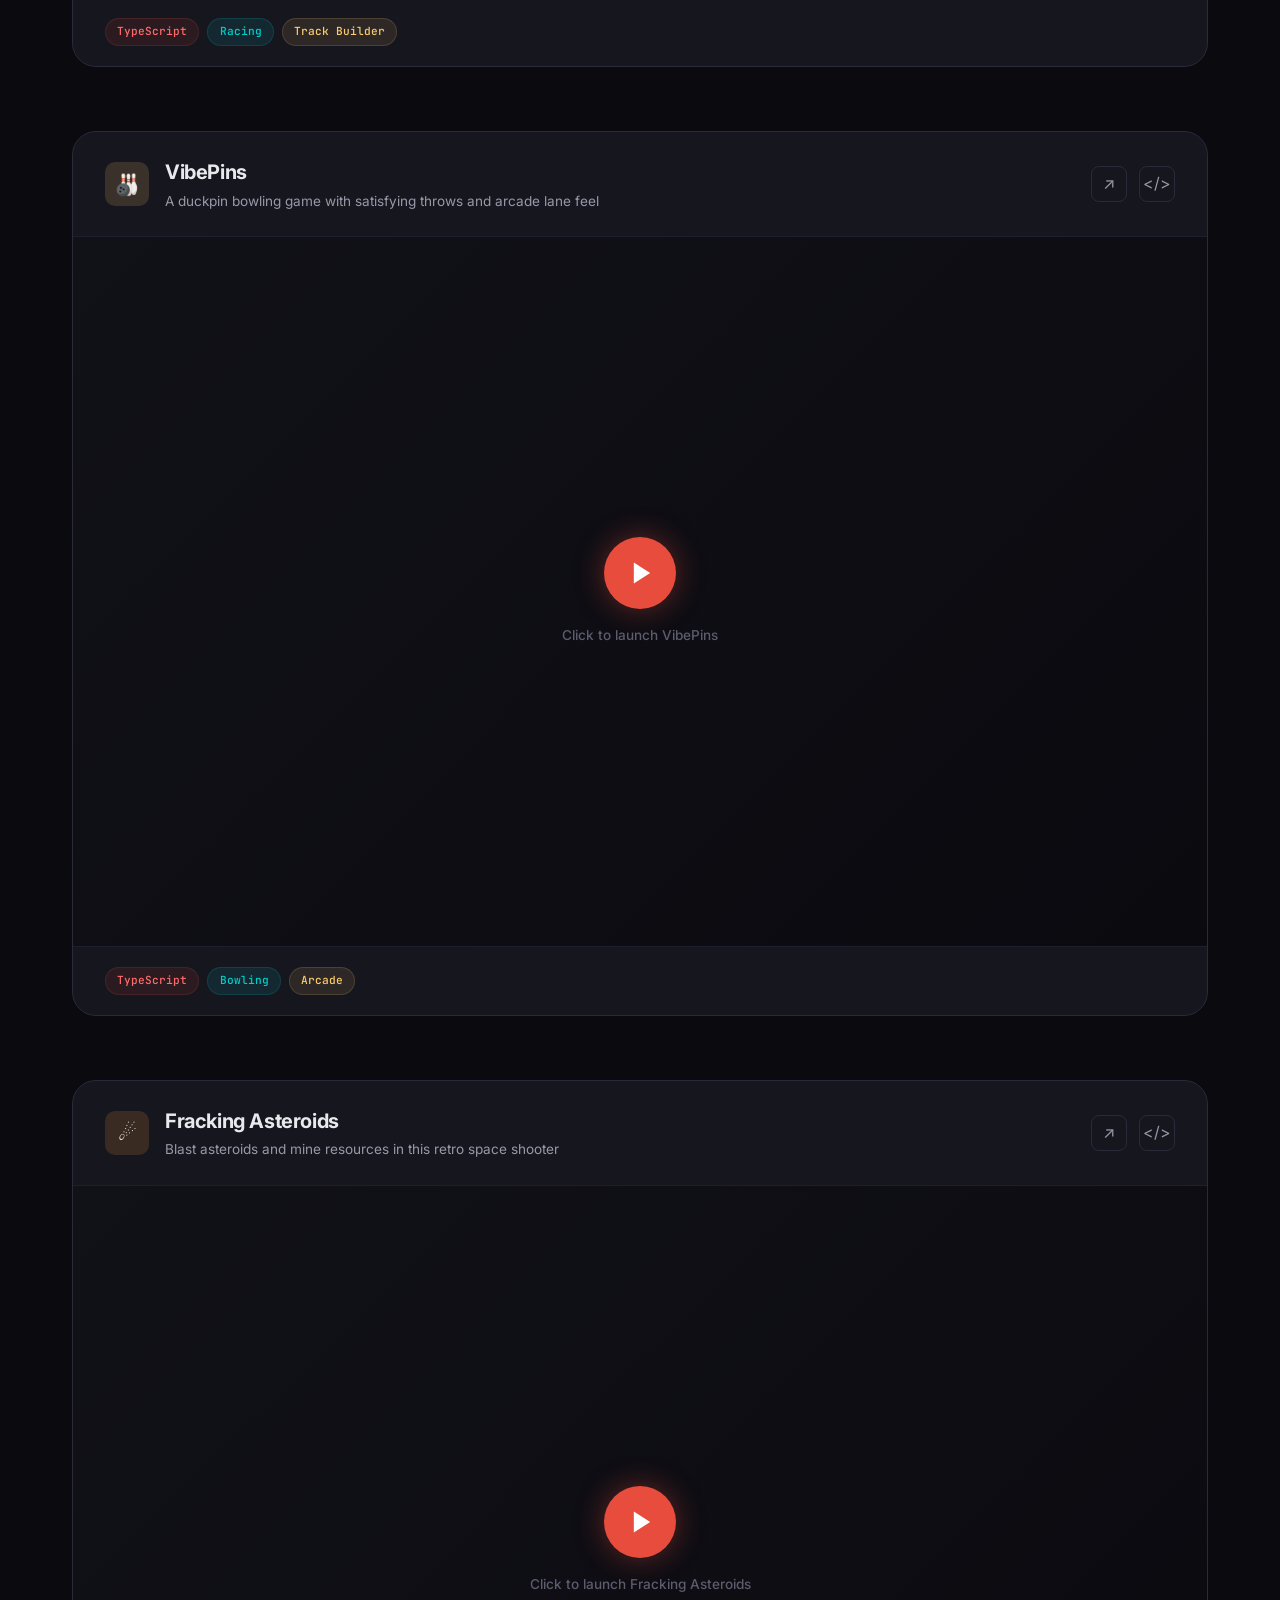
==== commit d23abba3: "Three Acres card: describe the three separate games" ====
--- a/index.html
+++ b/index.html
@@ -96,7 +96,7 @@
             <div class="playable-card-icon" style="background: rgba(46, 204, 113, 0.15);">&#x1F33E;</div>
             <div>
               <div class="playable-card-title">Three Acres</div>
-              <div class="playable-card-tagline">Three farming games on one farm, with every rule ready to remix</div>
+              <div class="playable-card-tagline">Three farming games: a creature ranch, a homestead and a seed deckbuilder</div>
             </div>
           </div>
           <div class="playable-card-actions">
@@ -113,7 +113,7 @@
         <div class="playable-card-footer">
           <span class="tech-tag">TypeScript</span>
           <span class="tech-tag teal">Farming</span>
-          <span class="tech-tag gold">Simulation</span>
+          <span class="tech-tag gold">Deckbuilder</span>
         </div>
       </div>
 
